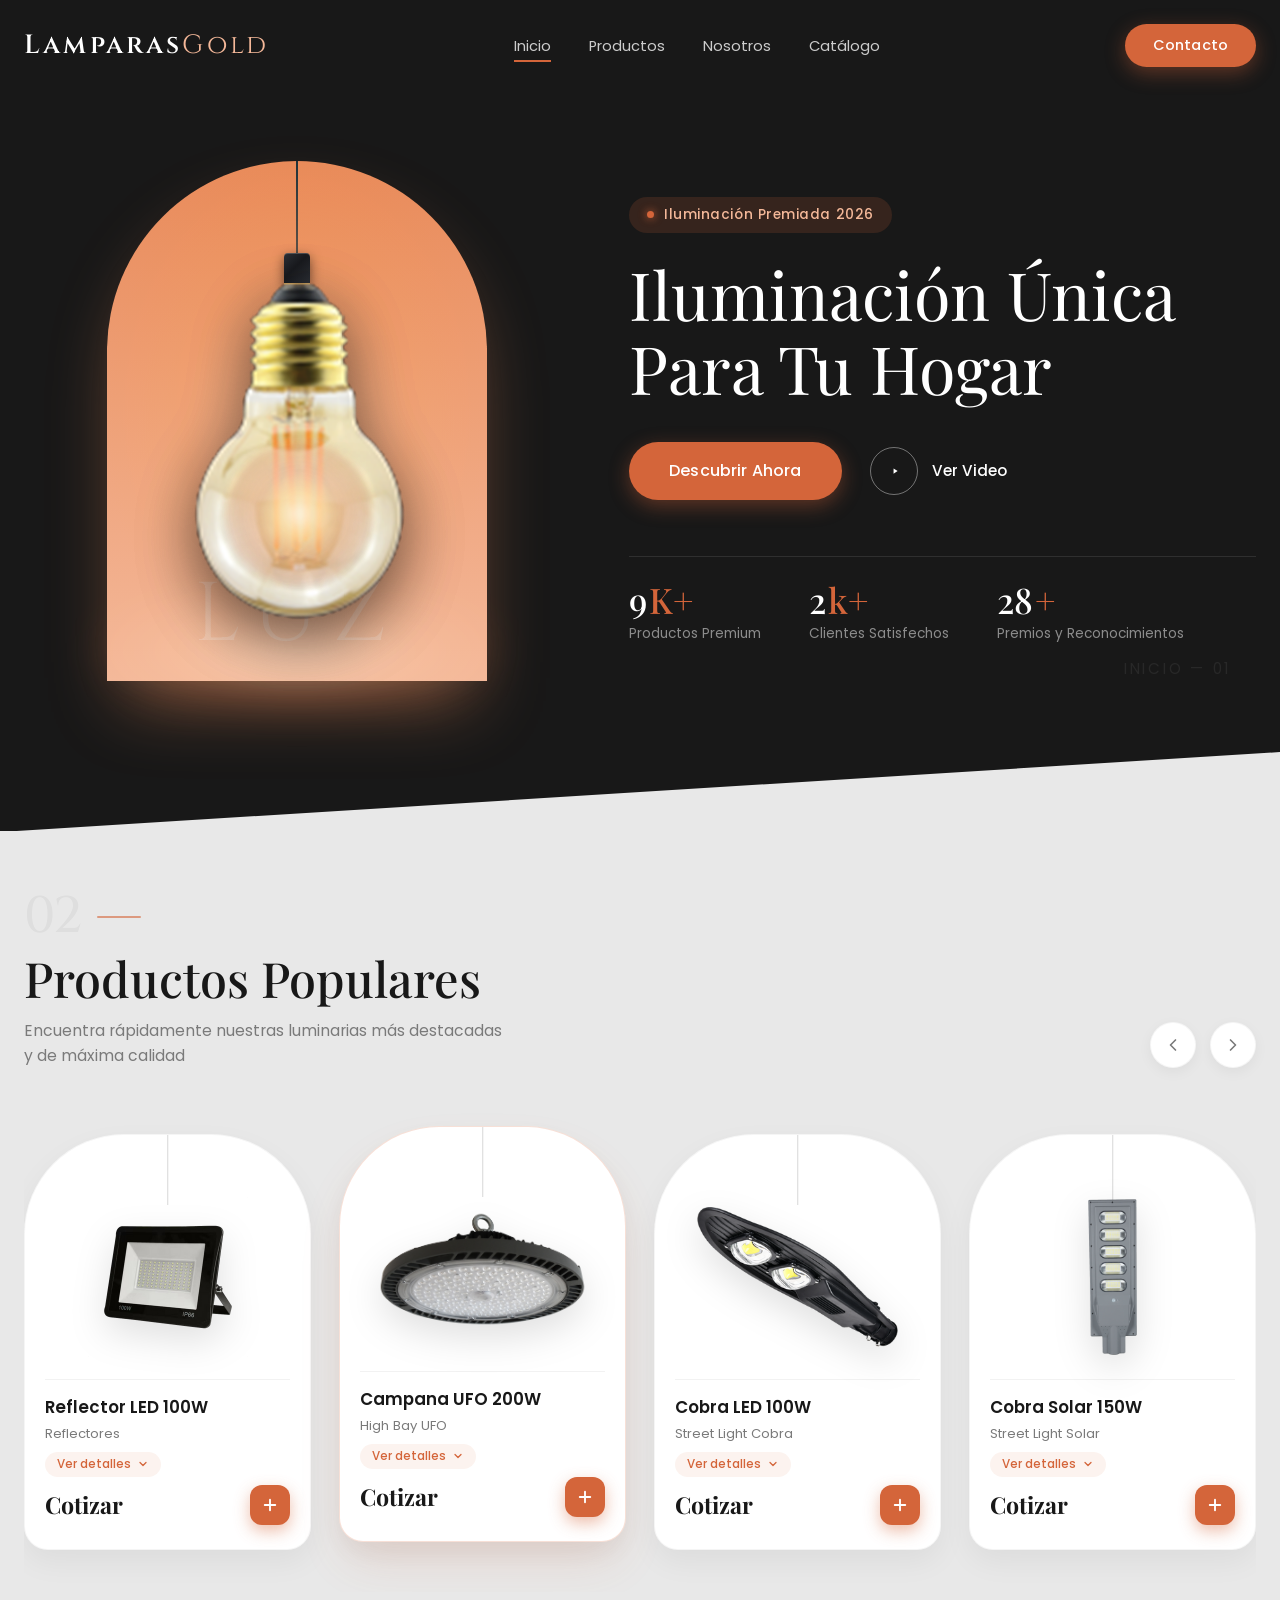
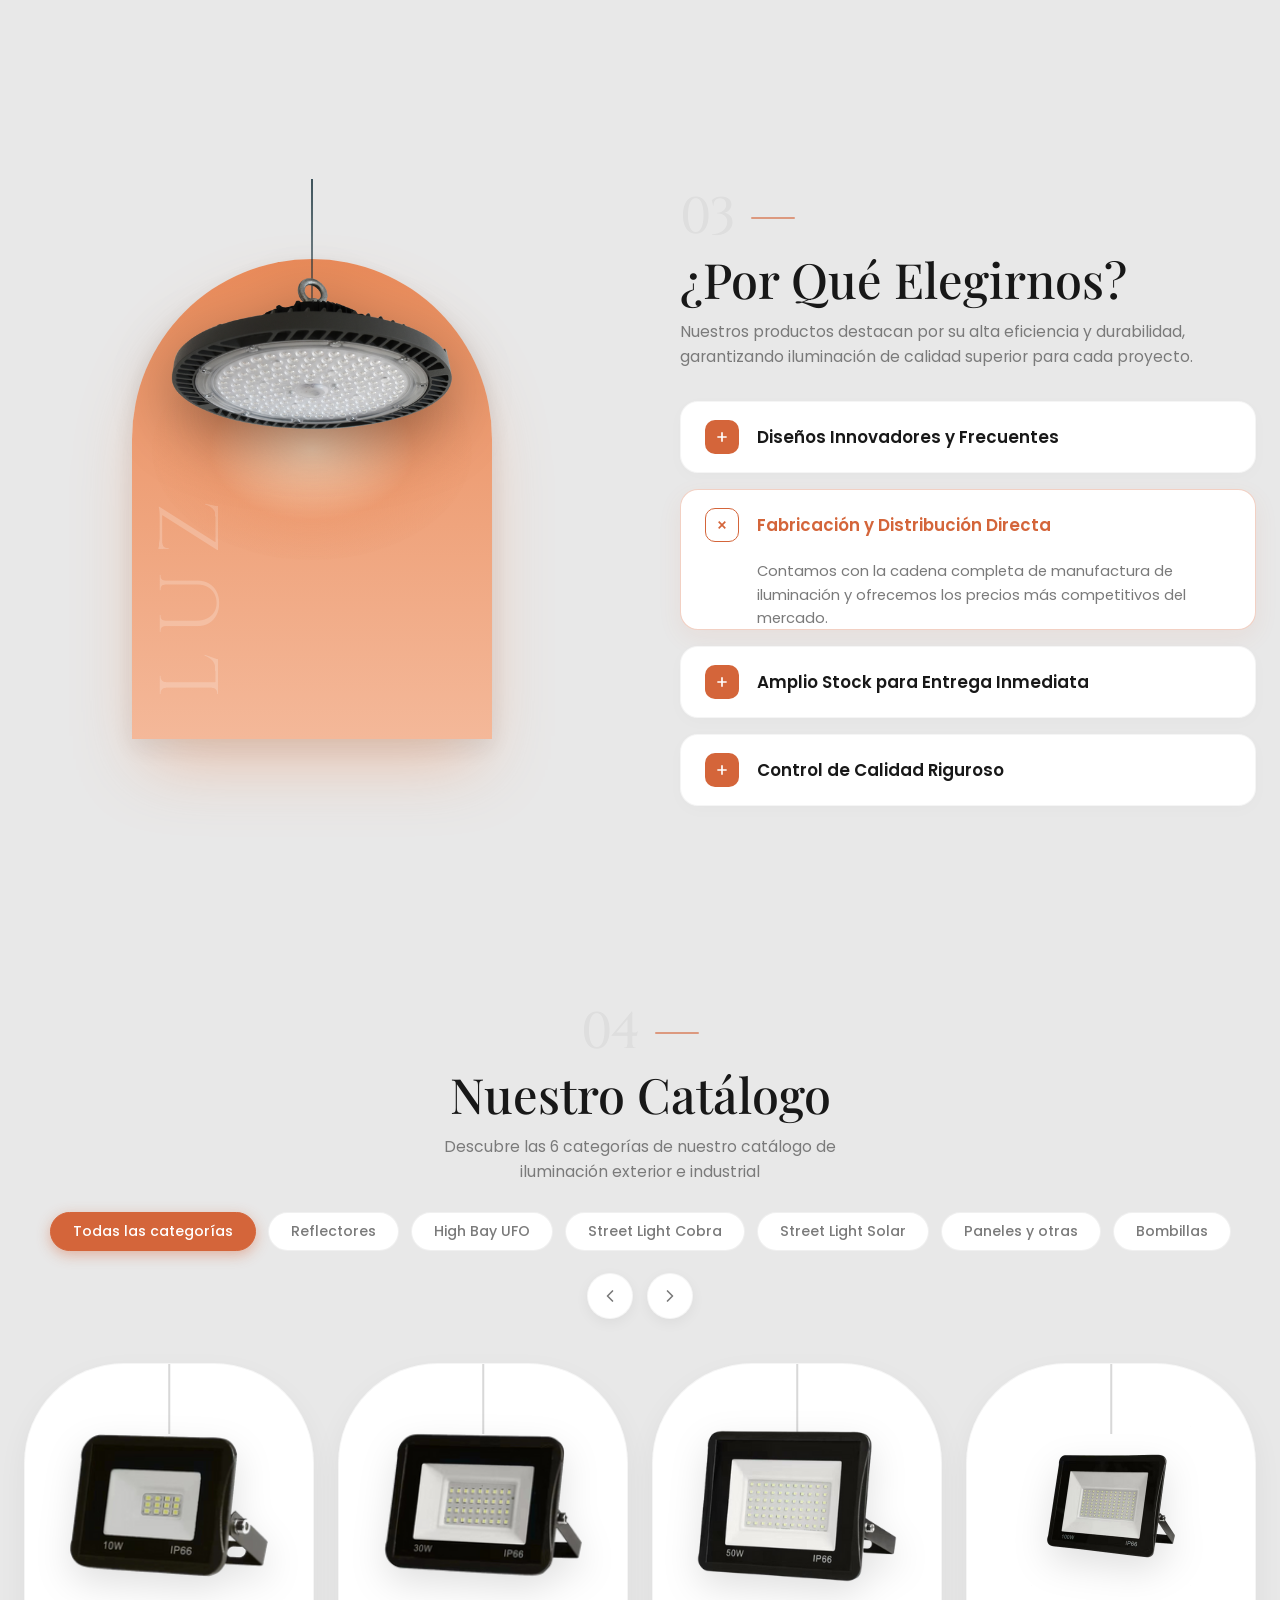
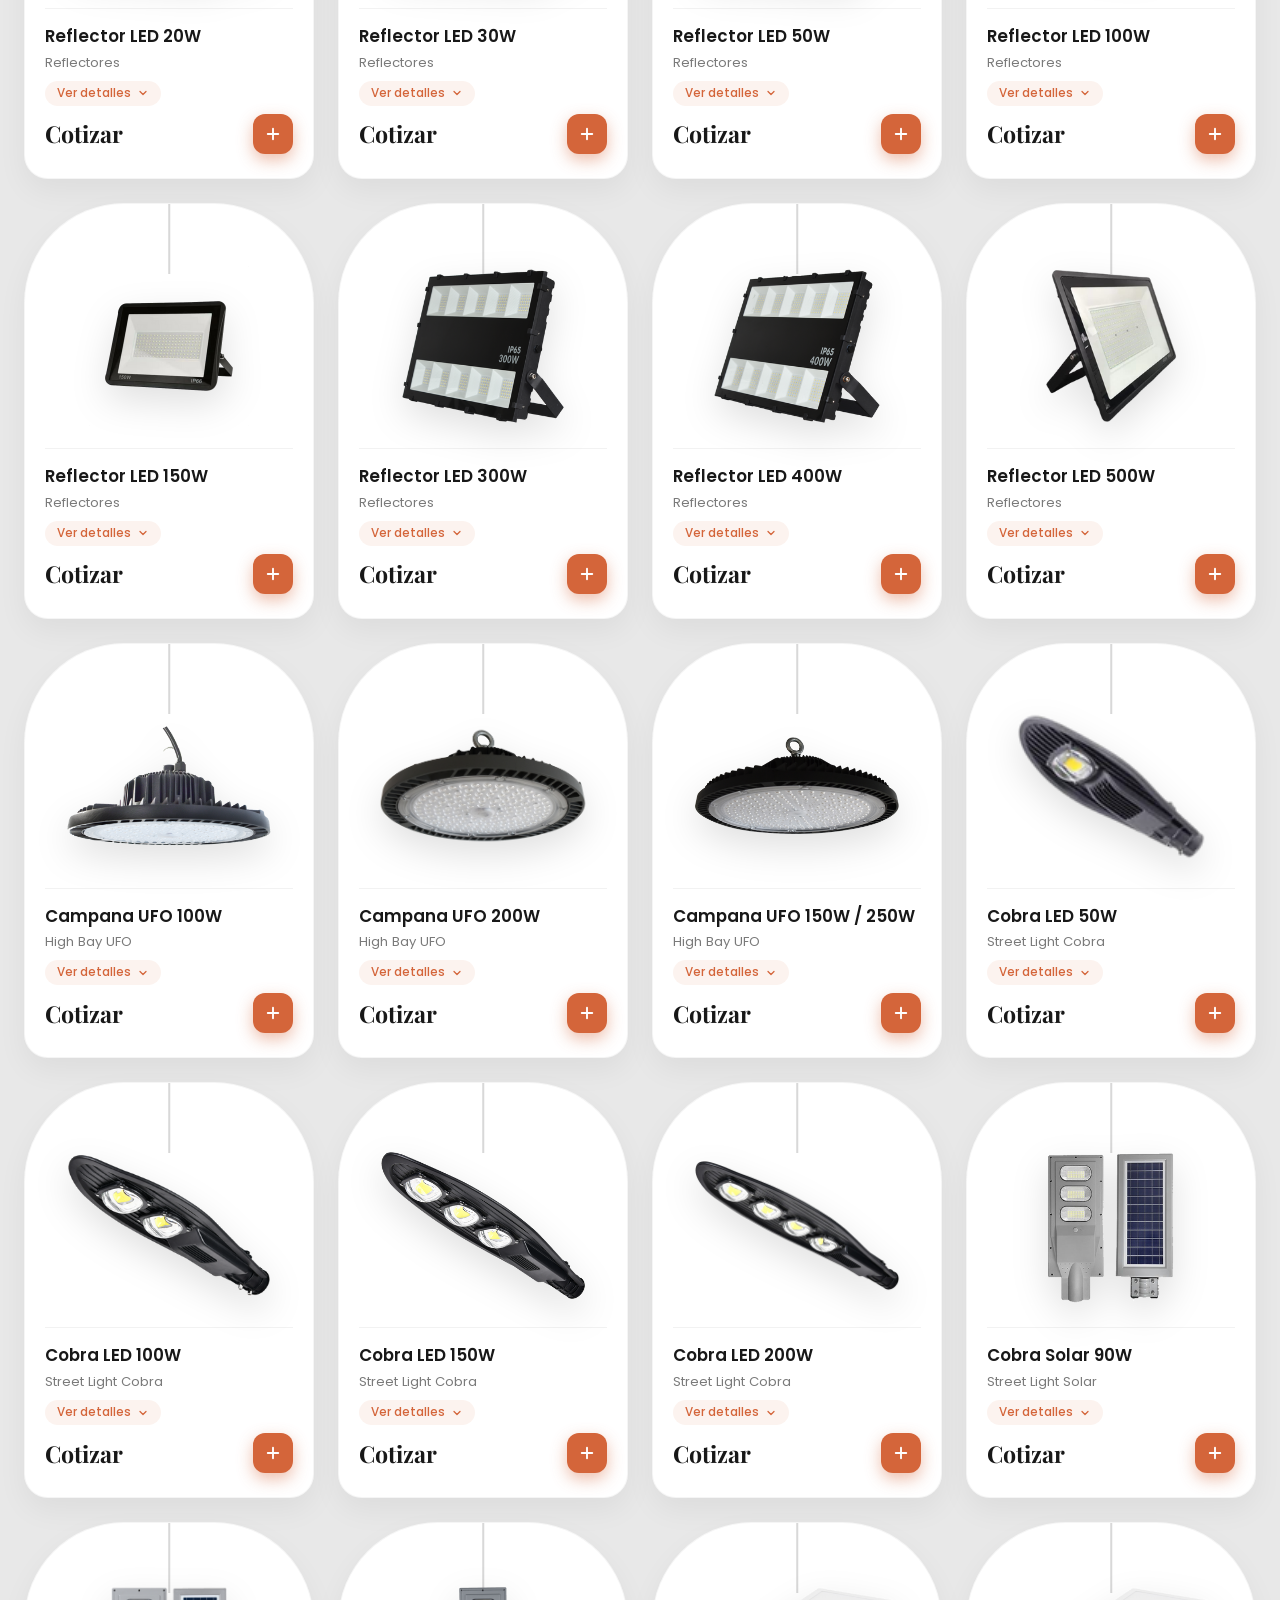
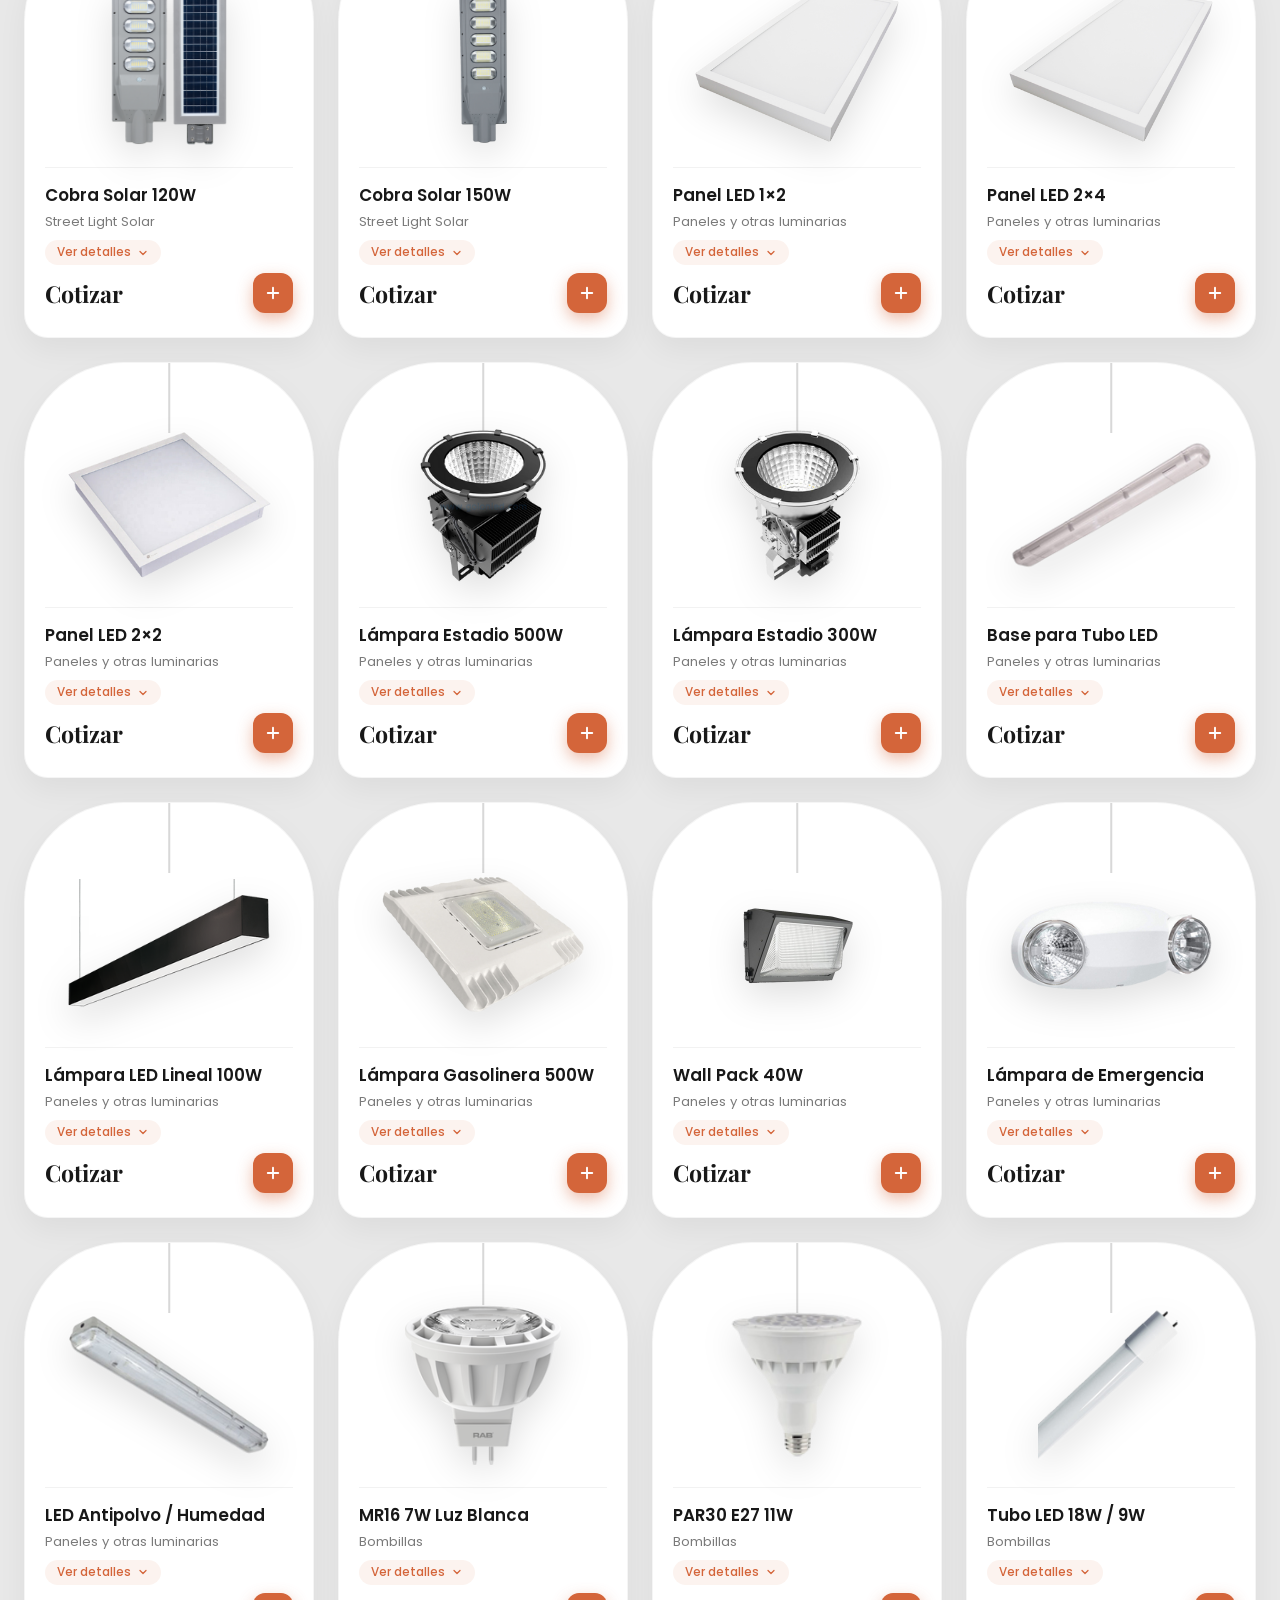
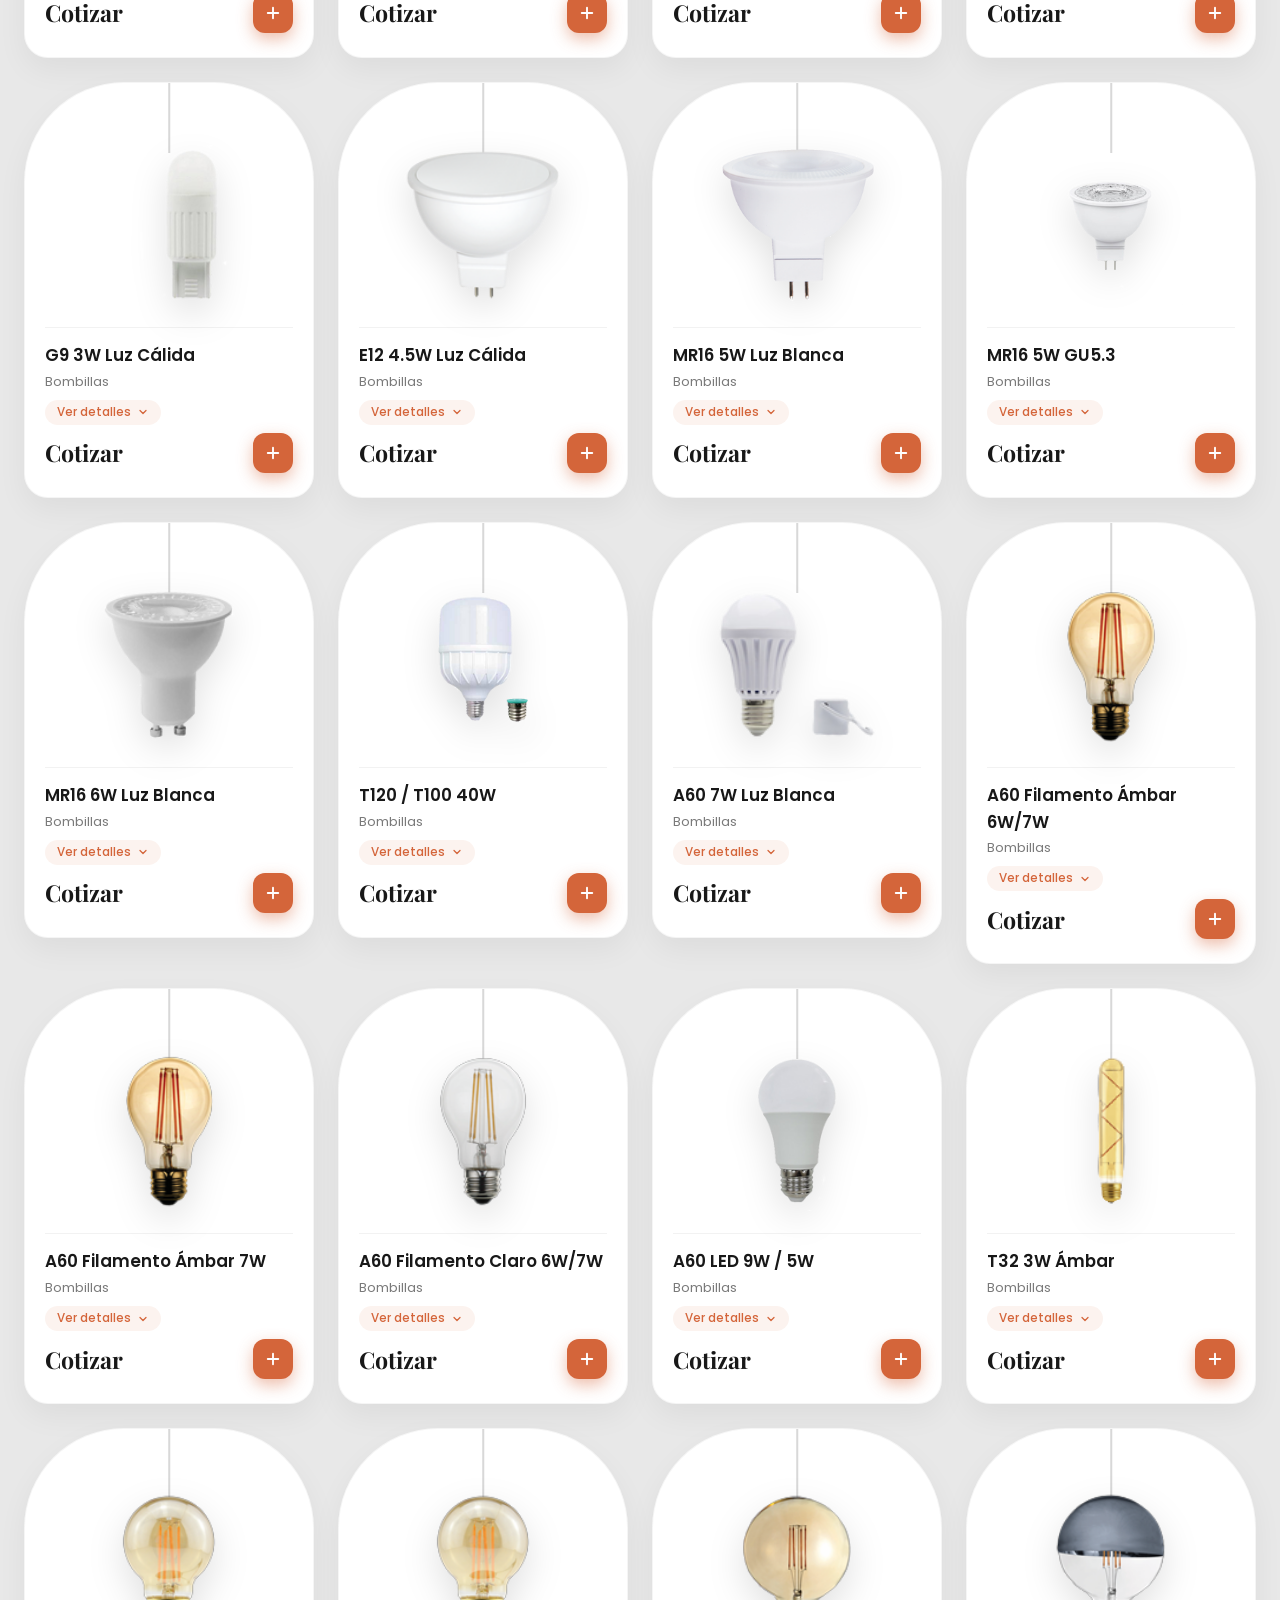
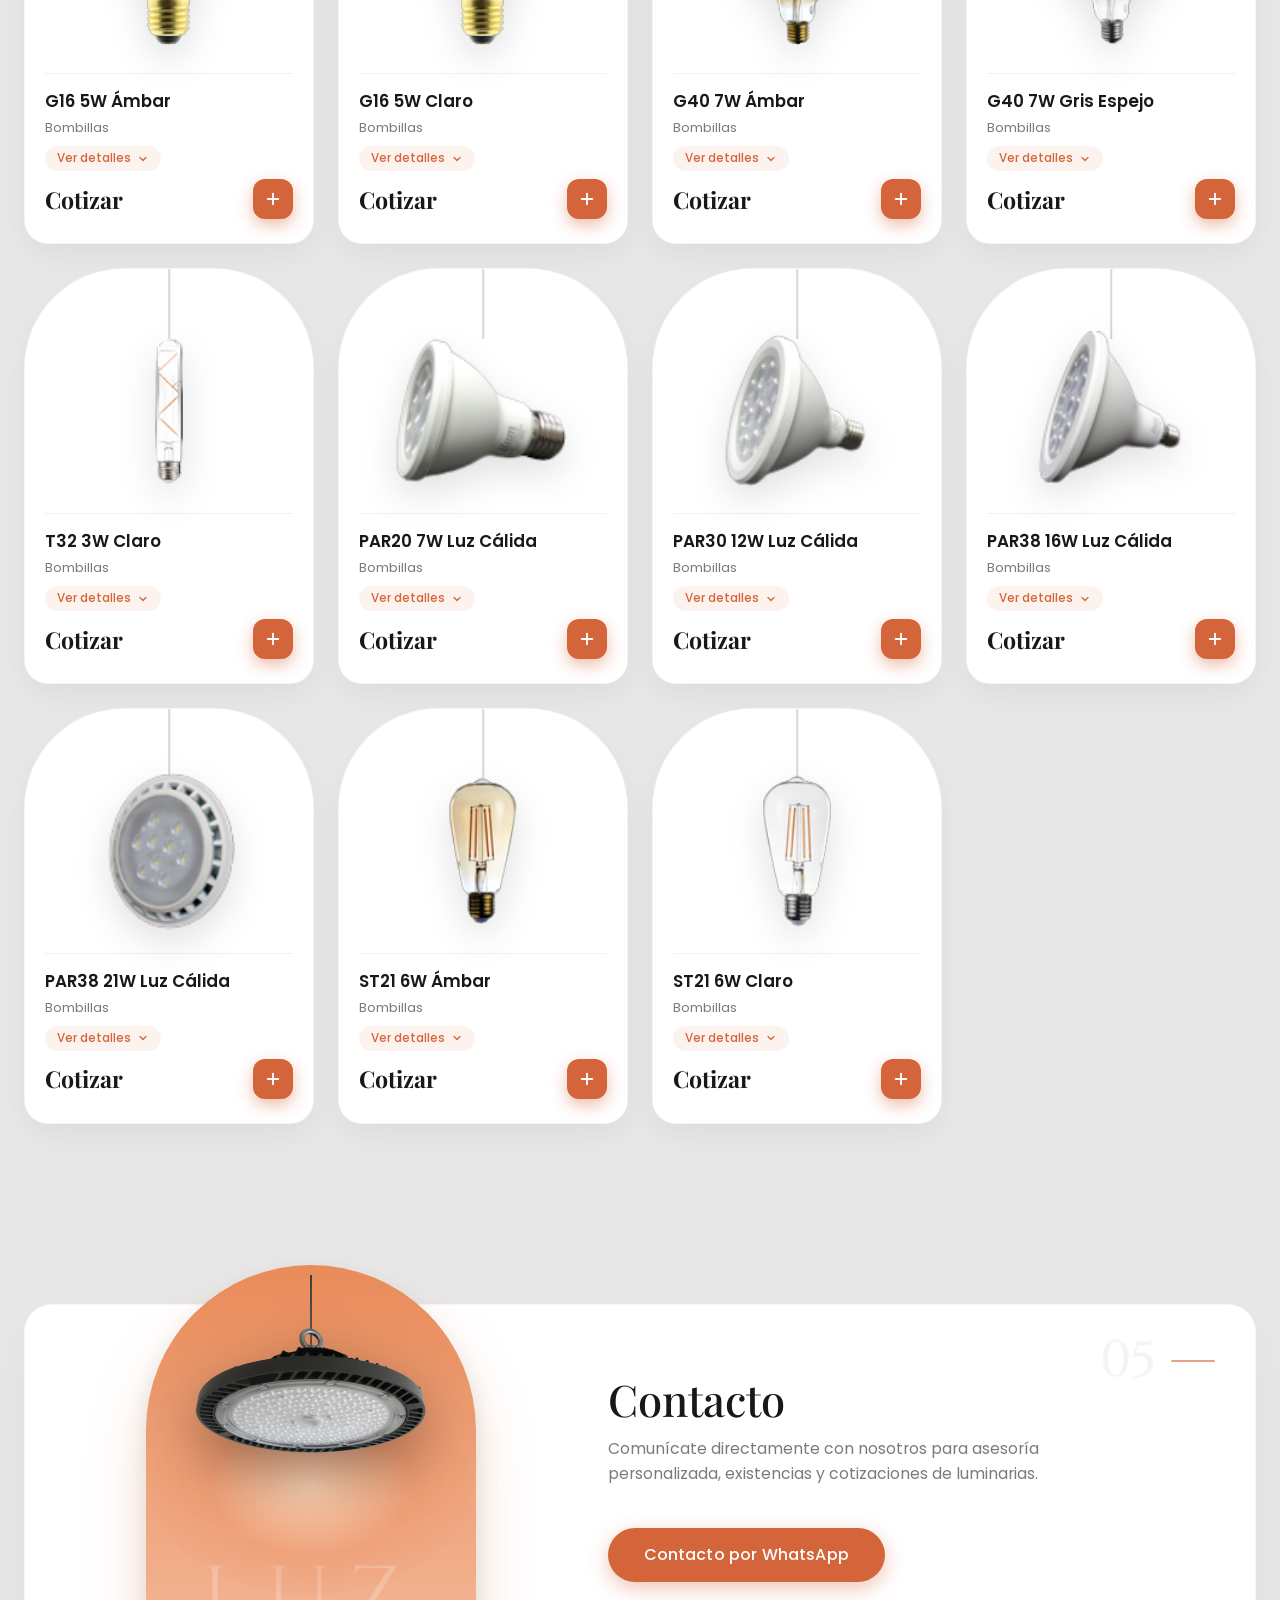
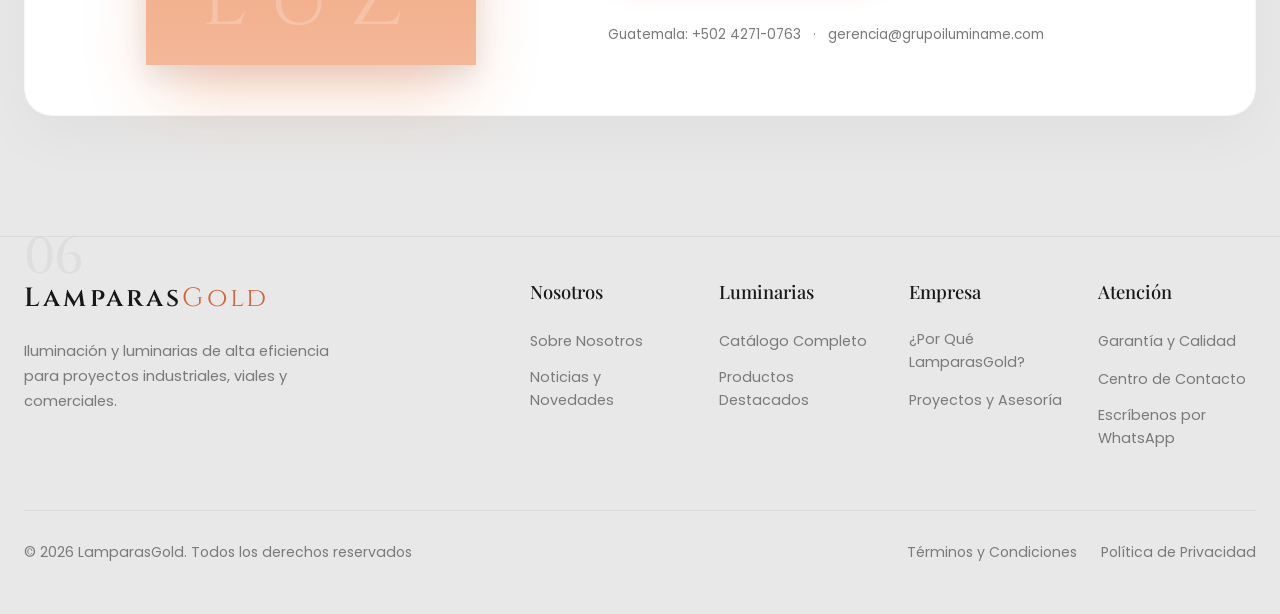
==== index.html @ e81e78b5 "fix: corrijo errores visuales" ====
<!DOCTYPE html>
<html lang="es">

<head>
  <meta charset="UTF-8">
  <meta name="viewport" content="width=device-width, initial-scale=1.0">
  <title>LamparasGold — Iluminación y Luminarias de Vanguardia</title>
  <meta name="description"
    content="LamparasGold: Catálogo exclusivo de reflectores LED, campanas High Bay UFO, luminarias Street Light Cobra y Solar, paneles y bombillas de alta calidad.">

  <!-- Google Fonts: Playfair Display, Poppins & Cinzel con font-display: swap -->
  <link rel="preconnect" href="https://fonts.googleapis.com">
  <link rel="preconnect" href="https://fonts.gstatic.com" crossorigin>
  <link
    href="https://fonts.googleapis.com/css2?family=Cinzel:wght@300;400;500;600&family=Playfair+Display:ital,wght@0,400;0,500;0,600;0,700;1,400&family=Poppins:wght@300;400;500;600;700&display=swap"
    rel="stylesheet">

  <link rel="icon" type="image/png" href="img/logo2.jpg">
  <link rel="stylesheet" href="styles.css">
</head>

<body>

  <!-- ===== 1. NAVBAR + HERO (Fondo #181818 con corte diagonal) ===== -->
  <header class="hero-wrapper" id="home">

    <!-- Navbar -->
    <nav class="navbar" id="navbar" aria-label="Navegación principal">
      <div class="container navbar__inner">
        <!-- Logo -->
        <a href="#home" class="logo" aria-label="LamparasGold Inicio">
          <span class="logo__su">Lamparas</span><span class="logo__light">Gold</span>
        </a>

        <!-- Central Links -->
        <ul class="nav__links" id="navLinks">
          <li><a href="#home" class="nav__link active">Inicio</a></li>
          <li><a href="#popular" class="nav__link">Productos</a></li>
          <li><a href="#why-us" class="nav__link">Nosotros</a></li>
          <li><a href="#our-products" class="nav__link">Catálogo</a></li>
          <li class="nav__mobile-cta"><a
              href="https://wa.me/50242710763?text=Hola%2C%20quiero%20informaci%C3%B3n%20sobre%20sus%20luminarias"
              target="_blank" rel="noopener noreferrer" class="btn btn--pill btn--primary">Contacto</a></li>
        </ul>

        <!-- Right CTA & Hamburger -->
        <div class="navbar__actions">
          <a href="https://wa.me/50242710763?text=Hola%2C%20quiero%20informaci%C3%B3n%20sobre%20sus%20luminarias"
            target="_blank" rel="noopener noreferrer" class="btn btn--pill btn--primary nav__desktop-cta">Contacto</a>
          <button class="menu-toggle" id="menuToggle" aria-label="Abrir menú" aria-expanded="false"
            aria-controls="navLinks">
            <span class="menu-toggle__line"></span>
            <span class="menu-toggle__line"></span>
            <span class="menu-toggle__line"></span>
          </button>
        </div>
      </div>
    </nav>

    <!-- Overlay oscuro con blur para el menú drawer móvil -->
    <div class="nav-backdrop" id="navBackdrop" aria-hidden="true"></div>

    <!-- Hero Section -->
    <div class="hero container">
      <div class="hero__grid">

        <!-- Hero Izquierda: Arco Durazno Grande + Lámpara Colgante con Capas Realistas -->
        <div class="hero__visual" id="heroVisual">
          <div class="arch-stage arch-stage--hero">
            <div class="arch arch--peach arch--hero">
              <!-- Watermark horizontal Cinzel -->
              <span class="arch__watermark arch__watermark--hero" aria-hidden="true">LUZ</span>
              <!-- Capa 4a: Resplandor cálido sobre el arco durazno -->
              <div class="hero-arch-glow" id="heroArchGlow" aria-hidden="true"></div>
            </div>

            <!-- Capa 4b: Resplandor proyectado debajo del arco -->
            <div class="hero-floor-glow" id="heroFloorGlow" aria-hidden="true"></div>

            <!-- Contenedor del péndulo (cable + casquillo + bombilla oscilan juntos desde el borde superior del arco) -->
            <div class="hero-pendulum" id="heroPendulum">
              <div class="pendant-wire pendant-wire--hero" aria-hidden="true"></div>
              <div class="pendant-socket pendant-socket--hero" aria-hidden="true"></div>
              <div class="pendant-lamp pendant-lamp--hero" id="heroLamp">
                <!-- Capa 1: Base apagada (imagen atenuada estática con filtro) -->
                <img src="assets/img/G16C_G16_5W_hanging.png" alt="" aria-hidden="true"
                  class="pendant-lamp__img pendant-lamp__img--hero lamp-layer lamp-layer--base" width="240"
                  height="360">

                <!-- Capa 2: Encendida (superpuesta, opacidad animada) -->
                <img src="assets/img/G16C_G16_5W_hanging.png" alt="Bombilla LED Vintage G16C 5W LamparasGold"
                  class="pendant-lamp__img pendant-lamp__img--hero lamp-layer lamp-layer--lit" id="heroLampLit"
                  width="240" height="360">

                <!-- Capa 3: Halo de luz del filamento cálido de la bombilla -->
                <div class="lamp-bulbs" id="lampBulbs" aria-hidden="true"></div>
              </div>
            </div>
          </div>
        </div>

        <!-- Hero Derecha: Tagline, H1, CTA & Estadísticas -->
        <div class="hero__content">
          <div class="badge-tag">
            <span class="badge-tag__dot"></span>
            <span class="badge-tag__text">Iluminación Premiada 2026</span>
          </div>

          <h1 class="hero__title">
            <span class="hero__title-line">Iluminación Única</span>
            <span class="hero__title-line">Para Tu Hogar</span>
          </h1>

          <div class="hero__actions">
            <a href="#popular" class="btn btn--pill btn--primary btn--hero">Descubrir Ahora</a>
            <button class="btn-play" id="btnPlayVideo" type="button" aria-label="Reproducir video de presentación">
              <span class="btn-play__circle">
                <svg viewBox="0 0 24 24" class="btn-play__icon" aria-hidden="true">
                  <polygon points="9.5 7.5 16.5 12 9.5 16.5" fill="currentColor" />
                </svg>
              </span>
              <span class="btn-play__label">Ver Video</span>
            </button>
          </div>

          <!-- Estadísticas -->
          <div class="stats-row" id="statsRow">
            <div class="stat-item">
              <div class="stat-item__value"><span class="counter" data-target="9">0</span><span
                  class="stat-item__accent">K+</span></div>
              <p class="stat-item__label">Productos Premium</p>
            </div>
            <div class="stat-item">
              <div class="stat-item__value"><span class="counter" data-target="2">0</span><span
                  class="stat-item__accent">k+</span></div>
              <p class="stat-item__label">Clientes Satisfechos</p>
            </div>
            <div class="stat-item">
              <div class="stat-item__value"><span class="counter" data-target="28">0</span><span
                  class="stat-item__accent">+</span></div>
              <p class="stat-item__label">Premios y Reconocimientos</p>
            </div>
          </div>
        </div>

      </div>

      <!-- Fantasma "Inicio — 01" en la esquina inferior derecha del corte diagonal -->
      <div class="hero__ghost-label" aria-hidden="true">
        <span>Inicio — 01</span>
      </div>
    </div>

    <!-- Corte diagonal hacia fondo de la página -->
    <div class="hero-diagonal-cut" aria-hidden="true"></div>
  </header>

  <main>

    <!-- ===== 2. POPULAR PRODUCT (02) ===== -->
    <section class="section section--popular" id="popular" aria-labelledby="titlePopular">
      <div class="container">

        <!-- Header con número fantasma 02 -->
        <div class="section-header section-header--with-controls" data-reveal>
          <div class="section-header__text">
            <div class="ghost-number" aria-hidden="true">
              <span class="ghost-number__num">02</span>
              <span class="ghost-number__line"></span>
            </div>
            <h2 class="section-title" id="titlePopular">Productos Populares</h2>
            <p class="section-subtitle">Encuentra rápidamente nuestras luminarias más destacadas y de máxima calidad</p>
          </div>

          <!-- Botones de carrusel (‹ ›) -->
          <div class="carousel-nav" role="toolbar" aria-label="Controles de carrusel">
            <button class="nav-circle-btn" id="popularPrev" aria-label="Producto anterior">
              <svg viewBox="0 0 24 24" fill="none" stroke="currentColor" stroke-width="2" stroke-linecap="round"
                stroke-linejoin="round" aria-hidden="true">
                <polyline points="15 18 9 12 15 6"></polyline>
              </svg>
            </button>
            <button class="nav-circle-btn" id="popularNext" aria-label="Producto siguiente">
              <svg viewBox="0 0 24 24" fill="none" stroke="currentColor" stroke-width="2" stroke-linecap="round"
                stroke-linejoin="round" aria-hidden="true">
                <polyline points="9 18 15 12 9 6"></polyline>
              </svg>
            </button>
          </div>
        </div>

        <!-- Fila de 4 tarjetas en arco con carrusel -->
        <div class="popular-carousel-viewport" id="popularViewport" aria-live="off">
          <div class="popular-carousel-track" id="popularTrack">

            <!-- Card 1 -->
            <article tabindex="0" role="region" aria-label="Reflector LED 100W" class="arch-card" data-tilt>
              <div class="arch-card__top">
                <div class="arch-card__wire" aria-hidden="true"></div>
                <div class="arch-card__img-box">
                  <img
                    src="assets/img/catalogo/01_Reflectores/60055F-DL_Reflector_100W_(tambien_usada_en_200W_y_250W).png"
                    alt="Reflector LED 100W LamparasGold" class="arch-card__img" loading="lazy" width="220"
                    height="260">
                </div>
              </div>
              <div class="arch-card__body">
                <h3 class="arch-card__title">Reflector LED 100W</h3>
                <span class="arch-card__category">Reflectores</span>
                <button type="button" class="arch-card__toggle-hint" aria-expanded="false" aria-label="Ver detalles de Reflector LED 100W">
                  <span class="arch-card__toggle-text">Ver detalles</span>
                  <svg class="arch-card__toggle-icon" viewBox="0 0 24 24" fill="none" stroke="currentColor" stroke-width="2.5" stroke-linecap="round" stroke-linejoin="round" aria-hidden="true">
                    <polyline points="6 9 12 15 18 9"></polyline>
                  </svg>
                </button>
                <div class="arch-card__desc" aria-hidden="true">
                  <p class="arch-card__desc-text">Iluminación LED de alto flujo luminoso y certificación IP66. Carcasa robusta de aluminio anticorrosivo, recomendada para canchas recreativas, talleres y bodegas.</p>
                </div>
                <div class="arch-card__bottom">
                  <span class="arch-card__price">Cotizar</span>
                  <a href="https://wa.me/50242710763?text=Hola%2C%20quiero%20informaci%C3%B3n%20sobre%20Reflectores"
                    target="_blank" rel="noopener noreferrer" class="btn-plus"
                    aria-label="Cotizar Reflector LED 100W por WhatsApp">
                    <svg viewBox="0 0 24 24" fill="none" stroke="currentColor" stroke-width="2.5" stroke-linecap="round"
                      stroke-linejoin="round" aria-hidden="true">
                      <line x1="12" y1="5" x2="12" y2="19"></line>
                      <line x1="5" y1="12" x2="19" y2="12"></line>
                    </svg>
                  </a>
                </div>
              </div>
            </article>

            <!-- Card 2 (Activa/Resaltada por defecto: Campana UFO 200W) -->
            <article tabindex="0" role="region" aria-label="Campana UFO 200W" class="arch-card is-active" data-tilt>
              <div class="arch-card__top">
                <div class="arch-card__wire" aria-hidden="true"></div>
                <div class="arch-card__img-box">
                  <img src="assets/img/catalogo/02_High_Bay_UFO/60056B_UFO_200W.png"
                    alt="Campana Industrial High Bay UFO 200W LamparasGold" class="arch-card__img" loading="lazy"
                    width="220" height="260">
                </div>
              </div>
              <div class="arch-card__body">
                <h3 class="arch-card__title">Campana UFO 200W</h3>
                <span class="arch-card__category">High Bay UFO</span>
                <button type="button" class="arch-card__toggle-hint" aria-expanded="false" aria-label="Ver detalles de Campana UFO 200W">
                  <span class="arch-card__toggle-text">Ver detalles</span>
                  <svg class="arch-card__toggle-icon" viewBox="0 0 24 24" fill="none" stroke="currentColor" stroke-width="2.5" stroke-linecap="round" stroke-linejoin="round" aria-hidden="true">
                    <polyline points="6 9 12 15 18 9"></polyline>
                  </svg>
                </button>
                <div class="arch-card__desc" aria-hidden="true">
                  <p class="arch-card__desc-text">Campana industrial de 200W de alto rendimiento y encendido instantáneo sin parpadeo. Protección hermética contra polvo y vapores para naves de gran altura.</p>
                </div>
                <div class="arch-card__bottom">
                  <span class="arch-card__price">Cotizar</span>
                  <a href="https://wa.me/50242710763?text=Hola%2C%20quiero%20informaci%C3%B3n%20sobre%20High%20Bay%20UFO"
                    target="_blank" rel="noopener noreferrer" class="btn-plus"
                    aria-label="Cotizar Campana UFO 200W por WhatsApp">
                    <svg viewBox="0 0 24 24" fill="none" stroke="currentColor" stroke-width="2.5" stroke-linecap="round"
                      stroke-linejoin="round" aria-hidden="true">
                      <line x1="12" y1="5" x2="12" y2="19"></line>
                      <line x1="5" y1="12" x2="19" y2="12"></line>
                    </svg>
                  </a>
                </div>
              </div>
            </article>

            <!-- Card 3 -->
            <article tabindex="0" role="region" aria-label="Cobra LED 100W" class="arch-card" data-tilt>
              <div class="arch-card__top">
                <div class="arch-card__wire" aria-hidden="true"></div>
                <div class="arch-card__img-box">
                  <img src="assets/img/catalogo/03_Street_Light_Cobra/60066B-2_Cobra_100W.png"
                    alt="Luminaria Street Light Cobra 100W LamparasGold" class="arch-card__img" loading="lazy"
                    width="220" height="260">
                </div>
              </div>
              <div class="arch-card__body">
                <h3 class="arch-card__title">Cobra LED 100W</h3>
                <span class="arch-card__category">Street Light Cobra</span>
                <button type="button" class="arch-card__toggle-hint" aria-expanded="false" aria-label="Ver detalles de Cobra LED 100W">
                  <span class="arch-card__toggle-text">Ver detalles</span>
                  <svg class="arch-card__toggle-icon" viewBox="0 0 24 24" fill="none" stroke="currentColor" stroke-width="2.5" stroke-linecap="round" stroke-linejoin="round" aria-hidden="true">
                    <polyline points="6 9 12 15 18 9"></polyline>
                  </svg>
                </button>
                <div class="arch-card__desc" aria-hidden="true">
                  <p class="arch-card__desc-text">Luminaria de alumbrado público con cuerpo de aluminio fundido a presión y protección IP65/IK08. Ideal para vías principales y calles residenciales de tráfico medio.</p>
                </div>
                <div class="arch-card__bottom">
                  <span class="arch-card__price">Cotizar</span>
                  <a href="https://wa.me/50242710763?text=Hola%2C%20quiero%20informaci%C3%B3n%20sobre%20Street%20Light%20Cobra"
                    target="_blank" rel="noopener noreferrer" class="btn-plus"
                    aria-label="Cotizar Cobra LED 100W por WhatsApp">
                    <svg viewBox="0 0 24 24" fill="none" stroke="currentColor" stroke-width="2.5" stroke-linecap="round"
                      stroke-linejoin="round" aria-hidden="true">
                      <line x1="12" y1="5" x2="12" y2="19"></line>
                      <line x1="5" y1="12" x2="19" y2="12"></line>
                    </svg>
                  </a>
                </div>
              </div>
            </article>

            <!-- Card 4 -->
            <article tabindex="0" role="region" aria-label="Cobra Solar 150W" class="arch-card" data-tilt>
              <div class="arch-card__top">
                <div class="arch-card__wire" aria-hidden="true"></div>
                <div class="arch-card__img-box">
                  <img src="assets/img/catalogo/04_Street_Light_Solar/60086L_Cobra_Solar_150W.png"
                    alt="Luminaria Street Light Solar 150W LamparasGold" class="arch-card__img" loading="lazy"
                    width="220" height="260">
                </div>
              </div>
              <div class="arch-card__body">
                <h3 class="arch-card__title">Cobra Solar 150W</h3>
                <span class="arch-card__category">Street Light Solar</span>
                <button type="button" class="arch-card__toggle-hint" aria-expanded="false" aria-label="Ver detalles de Cobra Solar 150W">
                  <span class="arch-card__toggle-text">Ver detalles</span>
                  <svg class="arch-card__toggle-icon" viewBox="0 0 24 24" fill="none" stroke="currentColor" stroke-width="2.5" stroke-linecap="round" stroke-linejoin="round" aria-hidden="true">
                    <polyline points="6 9 12 15 18 9"></polyline>
                  </svg>
                </button>
                <div class="arch-card__desc" aria-hidden="true">
                  <p class="arch-card__desc-text">Sistema de iluminación solar de alta capacidad con control remoto multifunción. Operación programable para condominios, granjas y vías sin red eléctrica.</p>
                </div>
                <div class="arch-card__bottom">
                  <span class="arch-card__price">Cotizar</span>
                  <a href="https://wa.me/50242710763?text=Hola%2C%20quiero%20informaci%C3%B3n%20sobre%20Street%20Light%20Solar"
                    target="_blank" rel="noopener noreferrer" class="btn-plus"
                    aria-label="Cotizar Cobra Solar 150W por WhatsApp">
                    <svg viewBox="0 0 24 24" fill="none" stroke="currentColor" stroke-width="2.5" stroke-linecap="round"
                      stroke-linejoin="round" aria-hidden="true">
                      <line x1="12" y1="5" x2="12" y2="19"></line>
                      <line x1="5" y1="12" x2="19" y2="12"></line>
                    </svg>
                  </a>
                </div>
              </div>
            </article>

          </div>
        </div>

      </div>
    </section>


    <!-- ===== 3. WHY CHOOSE US (03) ===== -->
    <section class="section section--why-us" id="why-us" aria-labelledby="titleWhyUs">
      <div class="container">
        <div class="feature-block-grid">

          <!-- Izquierda: Arco durazno grande con lámpara domo y LUZ vertical a la izquierda -->
          <div class="feature-block-visual" data-reveal>
            <div class="arch-stage arch-stage--feature">
              <div class="arch arch--peach arch--feature">
                <!-- Marca de agua vertical izquierda -->
                <span class="arch__watermark arch__watermark--vertical-left" aria-hidden="true">LUZ</span>
              </div>
              <div class="pendant-wire" aria-hidden="true"></div>
              <div class="pendant-lamp pendant-lamp--feature" data-pendulum>
                <div class="pendant-lamp__glow" aria-hidden="true"></div>
                <img src="assets/img/catalogo/02_High_Bay_UFO/60056B_UFO_200W.png"
                  alt="Luminaria Industrial High Bay UFO LamparasGold" class="pendant-lamp__img" loading="lazy"
                  width="380" height="480">
              </div>
            </div>
          </div>

          <!-- Derecha: Título, Párrafo y Acordeón interactivo -->
          <div class="feature-block-info" data-reveal>
            <div class="ghost-number" aria-hidden="true">
              <span class="ghost-number__num">03</span>
              <span class="ghost-number__line"></span>
            </div>

            <h2 class="section-title" id="titleWhyUs">¿Por Qué Elegirnos?</h2>
            <p class="section-subtitle section-subtitle--block">
              Nuestros productos destacan por su alta eficiencia y durabilidad, garantizando iluminación de calidad superior para cada proyecto.
            </p>

            <!-- Acordeón interactivo -->
            <div class="accordion" id="whyAccordion" role="tablist" aria-label="Razones para elegirnos">

              <!-- Item 1 -->
              <div class="accordion__item">
                <button class="accordion__header" type="button" aria-expanded="false" aria-controls="accContent1"
                  id="accHeader1">
                  <span class="accordion__icon" aria-hidden="true">
                    <svg viewBox="0 0 24 24" fill="none" stroke="currentColor" stroke-width="2.5">
                      <line x1="12" y1="5" x2="12" y2="19"></line>
                      <line x1="5" y1="12" x2="19" y2="12"></line>
                    </svg>
                  </span>
                  <span class="accordion__title">Diseños Innovadores y Frecuentes</span>
                </button>
                <div class="accordion__collapse" id="accContent1" role="tabpanel" aria-labelledby="accHeader1" hidden>
                  <div class="accordion__body">
                    <p>Incorporamos continuamente modelos con tecnología óptica de vanguardia y estética arquitectónica moderna.</p>
                  </div>
                </div>
              </div>

              <!-- Item 2 (Abierto por defecto) -->
              <div class="accordion__item is-open">
                <button class="accordion__header" type="button" aria-expanded="true" aria-controls="accContent2"
                  id="accHeader2">
                  <span class="accordion__icon" aria-hidden="true">
                    <svg viewBox="0 0 24 24" fill="none" stroke="currentColor" stroke-width="2.5">
                      <line x1="12" y1="5" x2="12" y2="19"></line>
                      <line x1="5" y1="12" x2="19" y2="12"></line>
                    </svg>
                  </span>
                  <span class="accordion__title">Fabricación y Distribución Directa</span>
                </button>
                <div class="accordion__collapse" id="accContent2" role="tabpanel" aria-labelledby="accHeader2">
                  <div class="accordion__body">
                    <p>Contamos con la cadena completa de manufactura de iluminación y ofrecemos los precios más competitivos del mercado.</p>
                  </div>
                </div>
              </div>

              <!-- Item 3 -->
              <div class="accordion__item">
                <button class="accordion__header" type="button" aria-expanded="false" aria-controls="accContent3"
                  id="accHeader3">
                  <span class="accordion__icon" aria-hidden="true">
                    <svg viewBox="0 0 24 24" fill="none" stroke="currentColor" stroke-width="2.5">
                      <line x1="12" y1="5" x2="12" y2="19"></line>
                      <line x1="5" y1="12" x2="19" y2="12"></line>
                    </svg>
                  </span>
                  <span class="accordion__title">Amplio Stock para Entrega Inmediata</span>
                </button>
                <div class="accordion__collapse" id="accContent3" role="tabpanel" aria-labelledby="accHeader3" hidden>
                  <div class="accordion__body">
                    <p>Disponemos de un amplio inventario y respuesta rápida tanto para proyectos residenciales como para desarrollos comerciales e industriales.</p>
                  </div>
                </div>
              </div>

              <!-- Item 4 -->
              <div class="accordion__item">
                <button class="accordion__header" type="button" aria-expanded="false" aria-controls="accContent4"
                  id="accHeader4">
                  <span class="accordion__icon" aria-hidden="true">
                    <svg viewBox="0 0 24 24" fill="none" stroke="currentColor" stroke-width="2.5">
                      <line x1="12" y1="5" x2="12" y2="19"></line>
                      <line x1="5" y1="12" x2="19" y2="12"></line>
                    </svg>
                  </span>
                  <span class="accordion__title">Control de Calidad Riguroso</span>
                </button>
                <div class="accordion__collapse" id="accContent4" role="tabpanel" aria-labelledby="accHeader4" hidden>
                  <div class="accordion__body">
                    <p>Cada luminaria supera exhaustivas pruebas fotométricas, normativas de seguridad eléctrica y auditorías de resistencia térmica.</p>
                  </div>
                </div>
              </div>

            </div>
          </div>

        </div>
      </div>
    </section>


    <!-- ===== 4. OUR PRODUCT (04) ===== -->
    <section class="section section--our-products" id="our-products" aria-labelledby="titleOurProduct">
      <div class="container">

        <!-- Header centrado con número fantasma 04 -->
        <div class="section-header section-header--center" data-reveal>
          <div class="ghost-number ghost-number--center" aria-hidden="true">
            <span class="ghost-number__num">04</span>
            <span class="ghost-number__line"></span>
          </div>
          <h2 class="section-title section-title--center" id="titleOurProduct">Nuestro Catálogo</h2>
          <p class="section-subtitle section-subtitle--center">
            Descubre las 6 categorías de nuestro catálogo de iluminación exterior e industrial
          </p>

          <!-- Filtros de categoría y búsqueda rápida integrada -->
          <div class="products-control-bar">
            <div class="category-pills" id="categoryPills" role="tablist" aria-label="Filtrar por categoría">
              <button class="pill-filter is-active" type="button" data-filter="all">Todas las categorías</button>
              <button class="pill-filter" type="button" data-filter="01">Reflectores</button>
              <button class="pill-filter" type="button" data-filter="02">High Bay UFO</button>
              <button class="pill-filter" type="button" data-filter="03">Street Light Cobra</button>
              <button class="pill-filter" type="button" data-filter="04">Street Light Solar</button>
              <button class="pill-filter" type="button" data-filter="05">Paneles y otras</button>
              <button class="pill-filter" type="button" data-filter="06">Bombillas</button>
            </div>

            <!-- Botones circulares centrados debajo -->
            <div class="carousel-nav carousel-nav--center" role="toolbar" aria-label="Controles de catálogo">
              <button class="nav-circle-btn" id="ourProdPrev" aria-label="Página anterior">
                <svg viewBox="0 0 24 24" fill="none" stroke="currentColor" stroke-width="2" stroke-linecap="round"
                  stroke-linejoin="round" aria-hidden="true">
                  <polyline points="15 18 9 12 15 6"></polyline>
                </svg>
              </button>
              <button class="nav-circle-btn" id="ourProdNext" aria-label="Página siguiente">
                <svg viewBox="0 0 24 24" fill="none" stroke="currentColor" stroke-width="2" stroke-linecap="round"
                  stroke-linejoin="round" aria-hidden="true">
                  <polyline points="9 18 15 12 9 6"></polyline>
                </svg>
              </button>
            </div>
          </div>
        </div>

        <!-- Cuadrícula de todos los productos individuales con tarjetas de arco -->
        <div class="our-products-grid" id="ourProductsGrid">

          <!-- ===== CATEGORÍA 01: REFLECTORES (8 productos) ===== -->

          <!-- Reflector 20W -->
          <article tabindex="0" role="region" aria-label="Reflector LED 20W" class="arch-card" data-category="01" data-tilt>
            <div class="arch-card__top">
              <div class="arch-card__wire" aria-hidden="true"></div>
              <div class="arch-card__img-box">
                <img src="assets/img/catalogo/01_Reflectores/60055B-DL_Reflector_20W.png"
                  alt="Reflector LED 20W LamparasGold" class="arch-card__img" loading="lazy" width="220" height="260">
              </div>
            </div>
            <div class="arch-card__body">
              <h3 class="arch-card__title">Reflector LED 20W</h3>
              <span class="arch-card__category">Reflectores</span>
                <button type="button" class="arch-card__toggle-hint" aria-expanded="false" aria-label="Ver detalles de Reflector LED 20W">
                  <span class="arch-card__toggle-text">Ver detalles</span>
                  <svg class="arch-card__toggle-icon" viewBox="0 0 24 24" fill="none" stroke="currentColor" stroke-width="2.5" stroke-linecap="round" stroke-linejoin="round" aria-hidden="true">
                    <polyline points="6 9 12 15 18 9"></polyline>
                  </svg>
                </button>
                <div class="arch-card__desc" aria-hidden="true">
                  <p class="arch-card__desc-text">Proyector compacto LED de alta eficiencia (IP66). Chasis de aluminio fundido resistente a intemperie, ideal para accesos, balcones y jardines residenciales.</p>
                </div>
              <div class="arch-card__bottom">
                <span class="arch-card__price">Cotizar</span>
                <a href="https://wa.me/50242710763?text=Hola%2C%20quiero%20informaci%C3%B3n%20sobre%20Reflector%20LED%2020W"
                  target="_blank" rel="noopener noreferrer" class="btn-plus" aria-label="Cotizar Reflector LED 20W por WhatsApp">
                  <svg viewBox="0 0 24 24" fill="none" stroke="currentColor" stroke-width="2.5" stroke-linecap="round" stroke-linejoin="round" aria-hidden="true">
                    <line x1="12" y1="5" x2="12" y2="19"></line><line x1="5" y1="12" x2="19" y2="12"></line>
                  </svg>
                </a>
              </div>
            </div>
          </article>

          <!-- Reflector 30W -->
          <article tabindex="0" role="region" aria-label="Reflector LED 30W" class="arch-card" data-category="01" data-tilt>
            <div class="arch-card__top">
              <div class="arch-card__wire" aria-hidden="true"></div>
              <div class="arch-card__img-box">
                <img src="assets/img/catalogo/01_Reflectores/60055C-DL_Reflector_30W.png"
                  alt="Reflector LED 30W LamparasGold" class="arch-card__img" loading="lazy" width="220" height="260">
              </div>
            </div>
            <div class="arch-card__body">
              <h3 class="arch-card__title">Reflector LED 30W</h3>
              <span class="arch-card__category">Reflectores</span>
                <button type="button" class="arch-card__toggle-hint" aria-expanded="false" aria-label="Ver detalles de Reflector LED 30W">
                  <span class="arch-card__toggle-text">Ver detalles</span>
                  <svg class="arch-card__toggle-icon" viewBox="0 0 24 24" fill="none" stroke="currentColor" stroke-width="2.5" stroke-linecap="round" stroke-linejoin="round" aria-hidden="true">
                    <polyline points="6 9 12 15 18 9"></polyline>
                  </svg>
                </button>
                <div class="arch-card__desc" aria-hidden="true">
                  <p class="arch-card__desc-text">Luminaria exterior de 30W con disipador térmico optimizado y protección IP66. Haz de luz amplio y brillante para terrazas, patios y entradas de garaje.</p>
                </div>
              <div class="arch-card__bottom">
                <span class="arch-card__price">Cotizar</span>
                <a href="https://wa.me/50242710763?text=Hola%2C%20quiero%20informaci%C3%B3n%20sobre%20Reflector%20LED%2030W"
                  target="_blank" rel="noopener noreferrer" class="btn-plus" aria-label="Cotizar Reflector LED 30W por WhatsApp">
                  <svg viewBox="0 0 24 24" fill="none" stroke="currentColor" stroke-width="2.5" stroke-linecap="round" stroke-linejoin="round" aria-hidden="true">
                    <line x1="12" y1="5" x2="12" y2="19"></line><line x1="5" y1="12" x2="19" y2="12"></line>
                  </svg>
                </a>
              </div>
            </div>
          </article>

          <!-- Reflector 50W -->
          <article tabindex="0" role="region" aria-label="Reflector LED 50W" class="arch-card" data-category="01" data-tilt>
            <div class="arch-card__top">
              <div class="arch-card__wire" aria-hidden="true"></div>
              <div class="arch-card__img-box">
                <img src="assets/img/catalogo/01_Reflectores/60055D-DL_Reflector_50W.png"
                  alt="Reflector LED 50W LamparasGold" class="arch-card__img" loading="lazy" width="220" height="260">
              </div>
            </div>
            <div class="arch-card__body">
              <h3 class="arch-card__title">Reflector LED 50W</h3>
              <span class="arch-card__category">Reflectores</span>
                <button type="button" class="arch-card__toggle-hint" aria-expanded="false" aria-label="Ver detalles de Reflector LED 50W">
                  <span class="arch-card__toggle-text">Ver detalles</span>
                  <svg class="arch-card__toggle-icon" viewBox="0 0 24 24" fill="none" stroke="currentColor" stroke-width="2.5" stroke-linecap="round" stroke-linejoin="round" aria-hidden="true">
                    <polyline points="6 9 12 15 18 9"></polyline>
                  </svg>
                </button>
                <div class="arch-card__desc" aria-hidden="true">
                  <p class="arch-card__desc-text">Reflector potente de 50W para exteriores con protección climática IP66. Gran cobertura lumínica homogénea, perfecto para fachadas y estacionamientos.</p>
                </div>
              <div class="arch-card__bottom">
                <span class="arch-card__price">Cotizar</span>
                <a href="https://wa.me/50242710763?text=Hola%2C%20quiero%20informaci%C3%B3n%20sobre%20Reflector%20LED%2050W"
                  target="_blank" rel="noopener noreferrer" class="btn-plus" aria-label="Cotizar Reflector LED 50W por WhatsApp">
                  <svg viewBox="0 0 24 24" fill="none" stroke="currentColor" stroke-width="2.5" stroke-linecap="round" stroke-linejoin="round" aria-hidden="true">
                    <line x1="12" y1="5" x2="12" y2="19"></line><line x1="5" y1="12" x2="19" y2="12"></line>
                  </svg>
                </a>
              </div>
            </div>
          </article>

          <!-- Reflector 100W / 200W / 250W -->
          <article tabindex="0" role="region" aria-label="Reflector LED 100W" class="arch-card" data-category="01" data-tilt>
            <div class="arch-card__top">
              <div class="arch-card__wire" aria-hidden="true"></div>
              <div class="arch-card__img-box">
                <img src="assets/img/catalogo/01_Reflectores/60055F-DL_Reflector_100W_(tambien_usada_en_200W_y_250W).png"
                  alt="Reflector LED 100W / 200W / 250W LamparasGold" class="arch-card__img" loading="lazy" width="220" height="260">
              </div>
            </div>
            <div class="arch-card__body">
              <h3 class="arch-card__title">Reflector LED 100W</h3>
              <span class="arch-card__category">Reflectores</span>
                <button type="button" class="arch-card__toggle-hint" aria-expanded="false" aria-label="Ver detalles de Reflector LED 100W">
                  <span class="arch-card__toggle-text">Ver detalles</span>
                  <svg class="arch-card__toggle-icon" viewBox="0 0 24 24" fill="none" stroke="currentColor" stroke-width="2.5" stroke-linecap="round" stroke-linejoin="round" aria-hidden="true">
                    <polyline points="6 9 12 15 18 9"></polyline>
                  </svg>
                </button>
                <div class="arch-card__desc" aria-hidden="true">
                  <p class="arch-card__desc-text">Iluminación LED de alto flujo luminoso y certificación IP66. Carcasa robusta de aluminio anticorrosivo, recomendada para canchas recreativas, talleres y bodegas.</p>
                </div>
              <div class="arch-card__bottom">
                <span class="arch-card__price">Cotizar</span>
                <a href="https://wa.me/50242710763?text=Hola%2C%20quiero%20informaci%C3%B3n%20sobre%20Reflector%20LED%20100W"
                  target="_blank" rel="noopener noreferrer" class="btn-plus" aria-label="Cotizar Reflector LED 100W por WhatsApp">
                  <svg viewBox="0 0 24 24" fill="none" stroke="currentColor" stroke-width="2.5" stroke-linecap="round" stroke-linejoin="round" aria-hidden="true">
                    <line x1="12" y1="5" x2="12" y2="19"></line><line x1="5" y1="12" x2="19" y2="12"></line>
                  </svg>
                </a>
              </div>
            </div>
          </article>

          <!-- Reflector 150W -->
          <article tabindex="0" role="region" aria-label="Reflector LED 150W" class="arch-card" data-category="01" data-tilt>
            <div class="arch-card__top">
              <div class="arch-card__wire" aria-hidden="true"></div>
              <div class="arch-card__img-box">
                <img src="assets/img/catalogo/01_Reflectores/60055G-DL_Reflector_150W.png"
                  alt="Reflector LED 150W LamparasGold" class="arch-card__img" loading="lazy" width="220" height="260">
              </div>
            </div>
            <div class="arch-card__body">
              <h3 class="arch-card__title">Reflector LED 150W</h3>
              <span class="arch-card__category">Reflectores</span>
                <button type="button" class="arch-card__toggle-hint" aria-expanded="false" aria-label="Ver detalles de Reflector LED 150W">
                  <span class="arch-card__toggle-text">Ver detalles</span>
                  <svg class="arch-card__toggle-icon" viewBox="0 0 24 24" fill="none" stroke="currentColor" stroke-width="2.5" stroke-linecap="round" stroke-linejoin="round" aria-hidden="true">
                    <polyline points="6 9 12 15 18 9"></polyline>
                  </svg>
                </button>
                <div class="arch-card__desc" aria-hidden="true">
                  <p class="arch-card__desc-text">Reflector profesional de 150W para grandes áreas exteriores. Vidrio templado de impacto y sellado hermético IP66 para perímetros de seguridad y complejos deportivos.</p>
                </div>
              <div class="arch-card__bottom">
                <span class="arch-card__price">Cotizar</span>
                <a href="https://wa.me/50242710763?text=Hola%2C%20quiero%20informaci%C3%B3n%20sobre%20Reflector%20LED%20150W"
                  target="_blank" rel="noopener noreferrer" class="btn-plus" aria-label="Cotizar Reflector LED 150W por WhatsApp">
                  <svg viewBox="0 0 24 24" fill="none" stroke="currentColor" stroke-width="2.5" stroke-linecap="round" stroke-linejoin="round" aria-hidden="true">
                    <line x1="12" y1="5" x2="12" y2="19"></line><line x1="5" y1="12" x2="19" y2="12"></line>
                  </svg>
                </a>
              </div>
            </div>
          </article>

          <!-- Reflector 300W -->
          <article tabindex="0" role="region" aria-label="Reflector LED 300W" class="arch-card" data-category="01" data-tilt>
            <div class="arch-card__top">
              <div class="arch-card__wire" aria-hidden="true"></div>
              <div class="arch-card__img-box">
                <img src="assets/img/catalogo/01_Reflectores/60055J-DL_Reflector_300W.png"
                  alt="Reflector LED 300W LamparasGold" class="arch-card__img" loading="lazy" width="220" height="260">
              </div>
            </div>
            <div class="arch-card__body">
              <h3 class="arch-card__title">Reflector LED 300W</h3>
              <span class="arch-card__category">Reflectores</span>
                <button type="button" class="arch-card__toggle-hint" aria-expanded="false" aria-label="Ver detalles de Reflector LED 300W">
                  <span class="arch-card__toggle-text">Ver detalles</span>
                  <svg class="arch-card__toggle-icon" viewBox="0 0 24 24" fill="none" stroke="currentColor" stroke-width="2.5" stroke-linecap="round" stroke-linejoin="round" aria-hidden="true">
                    <polyline points="6 9 12 15 18 9"></polyline>
                  </svg>
                </button>
                <div class="arch-card__desc" aria-hidden="true">
                  <p class="arch-card__desc-text">Proyector de potencia pesada con disipación multialeta y óptica concentrada. Diseñado para explanadas industriales, estadios comunitarios y monumentos.</p>
                </div>
              <div class="arch-card__bottom">
                <span class="arch-card__price">Cotizar</span>
                <a href="https://wa.me/50242710763?text=Hola%2C%20quiero%20informaci%C3%B3n%20sobre%20Reflector%20LED%20300W"
                  target="_blank" rel="noopener noreferrer" class="btn-plus" aria-label="Cotizar Reflector LED 300W por WhatsApp">
                  <svg viewBox="0 0 24 24" fill="none" stroke="currentColor" stroke-width="2.5" stroke-linecap="round" stroke-linejoin="round" aria-hidden="true">
                    <line x1="12" y1="5" x2="12" y2="19"></line><line x1="5" y1="12" x2="19" y2="12"></line>
                  </svg>
                </a>
              </div>
            </div>
          </article>

          <!-- Reflector 400W -->
          <article tabindex="0" role="region" aria-label="Reflector LED 400W" class="arch-card" data-category="01" data-tilt>
            <div class="arch-card__top">
              <div class="arch-card__wire" aria-hidden="true"></div>
              <div class="arch-card__img-box">
                <img src="assets/img/catalogo/01_Reflectores/60055I-DL_Reflector_400W.png"
                  alt="Reflector LED 400W LamparasGold" class="arch-card__img" loading="lazy" width="220" height="260">
              </div>
            </div>
            <div class="arch-card__body">
              <h3 class="arch-card__title">Reflector LED 400W</h3>
              <span class="arch-card__category">Reflectores</span>
                <button type="button" class="arch-card__toggle-hint" aria-expanded="false" aria-label="Ver detalles de Reflector LED 400W">
                  <span class="arch-card__toggle-text">Ver detalles</span>
                  <svg class="arch-card__toggle-icon" viewBox="0 0 24 24" fill="none" stroke="currentColor" stroke-width="2.5" stroke-linecap="round" stroke-linejoin="round" aria-hidden="true">
                    <polyline points="6 9 12 15 18 9"></polyline>
                  </svg>
                </button>
                <div class="arch-card__desc" aria-hidden="true">
                  <p class="arch-card__desc-text">Reflector de alta intensidad lumínica para recintos deportivos e instalaciones industriales. Alta resistencia a picos de voltaje y clima severo.</p>
                </div>
              <div class="arch-card__bottom">
                <span class="arch-card__price">Cotizar</span>
                <a href="https://wa.me/50242710763?text=Hola%2C%20quiero%20informaci%C3%B3n%20sobre%20Reflector%20LED%20400W"
                  target="_blank" rel="noopener noreferrer" class="btn-plus" aria-label="Cotizar Reflector LED 400W por WhatsApp">
                  <svg viewBox="0 0 24 24" fill="none" stroke="currentColor" stroke-width="2.5" stroke-linecap="round" stroke-linejoin="round" aria-hidden="true">
                    <line x1="12" y1="5" x2="12" y2="19"></line><line x1="5" y1="12" x2="19" y2="12"></line>
                  </svg>
                </a>
              </div>
            </div>
          </article>

          <!-- Reflector 500W -->
          <article tabindex="0" role="region" aria-label="Reflector LED 500W" class="arch-card" data-category="01" data-tilt>
            <div class="arch-card__top">
              <div class="arch-card__wire" aria-hidden="true"></div>
              <div class="arch-card__img-box">
                <img src="assets/img/catalogo/01_Reflectores/60055I-DL_Reflector_500W.png"
                  alt="Reflector LED 500W LamparasGold" class="arch-card__img" loading="lazy" width="220" height="260">
              </div>
            </div>
            <div class="arch-card__body">
              <h3 class="arch-card__title">Reflector LED 500W</h3>
              <span class="arch-card__category">Reflectores</span>
                <button type="button" class="arch-card__toggle-hint" aria-expanded="false" aria-label="Ver detalles de Reflector LED 500W">
                  <span class="arch-card__toggle-text">Ver detalles</span>
                  <svg class="arch-card__toggle-icon" viewBox="0 0 24 24" fill="none" stroke="currentColor" stroke-width="2.5" stroke-linecap="round" stroke-linejoin="round" aria-hidden="true">
                    <polyline points="6 9 12 15 18 9"></polyline>
                  </svg>
                </button>
                <div class="arch-card__desc" aria-hidden="true">
                  <p class="arch-card__desc-text">Máxima potencia lumínica para campos deportivos profesionales, canteras y terminales logísticas. Distribución uniforme del haz y trabajo continuo.</p>
                </div>
              <div class="arch-card__bottom">
                <span class="arch-card__price">Cotizar</span>
                <a href="https://wa.me/50242710763?text=Hola%2C%20quiero%20informaci%C3%B3n%20sobre%20Reflector%20LED%20500W"
                  target="_blank" rel="noopener noreferrer" class="btn-plus" aria-label="Cotizar Reflector LED 500W por WhatsApp">
                  <svg viewBox="0 0 24 24" fill="none" stroke="currentColor" stroke-width="2.5" stroke-linecap="round" stroke-linejoin="round" aria-hidden="true">
                    <line x1="12" y1="5" x2="12" y2="19"></line><line x1="5" y1="12" x2="19" y2="12"></line>
                  </svg>
                </a>
              </div>
            </div>
          </article>

          <!-- ===== CATEGORÍA 02: HIGH BAY UFO (3 productos) ===== -->

          <!-- UFO 100W -->
          <article tabindex="0" role="region" aria-label="Campana UFO 100W" class="arch-card" data-category="02" data-tilt>
            <div class="arch-card__top">
              <div class="arch-card__wire" aria-hidden="true"></div>
              <div class="arch-card__img-box">
                <img src="assets/img/catalogo/02_High_Bay_UFO/60056A_UFO_100W.png"
                  alt="Campana High Bay UFO 100W LamparasGold" class="arch-card__img" loading="lazy" width="220" height="260">
              </div>
            </div>
            <div class="arch-card__body">
              <h3 class="arch-card__title">Campana UFO 100W</h3>
              <span class="arch-card__category">High Bay UFO</span>
                <button type="button" class="arch-card__toggle-hint" aria-expanded="false" aria-label="Ver detalles de Campana UFO 100W">
                  <span class="arch-card__toggle-text">Ver detalles</span>
                  <svg class="arch-card__toggle-icon" viewBox="0 0 24 24" fill="none" stroke="currentColor" stroke-width="2.5" stroke-linecap="round" stroke-linejoin="round" aria-hidden="true">
                    <polyline points="6 9 12 15 18 9"></polyline>
                  </svg>
                </button>
                <div class="arch-card__desc" aria-hidden="true">
                  <p class="arch-card__desc-text">Luminaria suspendida tipo campana UFO con chasis disipador de aluminio forjado. Diseñada para almacenes, talleres y alturas de 4 a 6 metros.</p>
                </div>
              <div class="arch-card__bottom">
                <span class="arch-card__price">Cotizar</span>
                <a href="https://wa.me/50242710763?text=Hola%2C%20quiero%20informaci%C3%B3n%20sobre%20Campana%20UFO%20100W"
                  target="_blank" rel="noopener noreferrer" class="btn-plus" aria-label="Cotizar Campana UFO 100W por WhatsApp">
                  <svg viewBox="0 0 24 24" fill="none" stroke="currentColor" stroke-width="2.5" stroke-linecap="round" stroke-linejoin="round" aria-hidden="true">
                    <line x1="12" y1="5" x2="12" y2="19"></line><line x1="5" y1="12" x2="19" y2="12"></line>
                  </svg>
                </a>
              </div>
            </div>
          </article>

          <!-- UFO 200W -->
          <article tabindex="0" role="region" aria-label="Campana UFO 200W" class="arch-card" data-category="02" data-tilt>
            <div class="arch-card__top">
              <div class="arch-card__wire" aria-hidden="true"></div>
              <div class="arch-card__img-box">
                <img src="assets/img/catalogo/02_High_Bay_UFO/60056B_UFO_200W.png"
                  alt="Campana High Bay UFO 200W LamparasGold" class="arch-card__img" loading="lazy" width="220" height="260">
              </div>
            </div>
            <div class="arch-card__body">
              <h3 class="arch-card__title">Campana UFO 200W</h3>
              <span class="arch-card__category">High Bay UFO</span>
                <button type="button" class="arch-card__toggle-hint" aria-expanded="false" aria-label="Ver detalles de Campana UFO 200W">
                  <span class="arch-card__toggle-text">Ver detalles</span>
                  <svg class="arch-card__toggle-icon" viewBox="0 0 24 24" fill="none" stroke="currentColor" stroke-width="2.5" stroke-linecap="round" stroke-linejoin="round" aria-hidden="true">
                    <polyline points="6 9 12 15 18 9"></polyline>
                  </svg>
                </button>
                <div class="arch-card__desc" aria-hidden="true">
                  <p class="arch-card__desc-text">Campana industrial de 200W de alto rendimiento y encendido instantáneo sin parpadeo. Protección hermética contra polvo y vapores para naves de gran altura.</p>
                </div>
              <div class="arch-card__bottom">
                <span class="arch-card__price">Cotizar</span>
                <a href="https://wa.me/50242710763?text=Hola%2C%20quiero%20informaci%C3%B3n%20sobre%20Campana%20UFO%20200W"
                  target="_blank" rel="noopener noreferrer" class="btn-plus" aria-label="Cotizar Campana UFO 200W por WhatsApp">
                  <svg viewBox="0 0 24 24" fill="none" stroke="currentColor" stroke-width="2.5" stroke-linecap="round" stroke-linejoin="round" aria-hidden="true">
                    <line x1="12" y1="5" x2="12" y2="19"></line><line x1="5" y1="12" x2="19" y2="12"></line>
                  </svg>
                </a>
              </div>
            </div>
          </article>

          <!-- UFO 150W / 250W -->
          <article tabindex="0" role="region" aria-label="Campana UFO 150W / 250W" class="arch-card" data-category="02" data-tilt>
            <div class="arch-card__top">
              <div class="arch-card__wire" aria-hidden="true"></div>
              <div class="arch-card__img-box">
                <img src="assets/img/catalogo/02_High_Bay_UFO/60056D_y_60056E_UFO_150W_y_250W.png"
                  alt="Campana High Bay UFO 150W y 250W LamparasGold" class="arch-card__img" loading="lazy" width="220" height="260">
              </div>
            </div>
            <div class="arch-card__body">
              <h3 class="arch-card__title">Campana UFO 150W / 250W</h3>
              <span class="arch-card__category">High Bay UFO</span>
                <button type="button" class="arch-card__toggle-hint" aria-expanded="false" aria-label="Ver detalles de Campana UFO 150W / 250W">
                  <span class="arch-card__toggle-text">Ver detalles</span>
                  <svg class="arch-card__toggle-icon" viewBox="0 0 24 24" fill="none" stroke="currentColor" stroke-width="2.5" stroke-linecap="round" stroke-linejoin="round" aria-hidden="true">
                    <polyline points="6 9 12 15 18 9"></polyline>
                  </svg>
                </button>
                <div class="arch-card__desc" aria-hidden="true">
                  <p class="arch-card__desc-text">Campana de grado industrial con balastro de alta eficiencia y driver protegido. Iluminación continua para centros de distribución y fábricas pesadas.</p>
                </div>
              <div class="arch-card__bottom">
                <span class="arch-card__price">Cotizar</span>
                <a href="https://wa.me/50242710763?text=Hola%2C%20quiero%20informaci%C3%B3n%20sobre%20Campana%20UFO%20150W%20250W"
                  target="_blank" rel="noopener noreferrer" class="btn-plus" aria-label="Cotizar Campana UFO 150W 250W por WhatsApp">
                  <svg viewBox="0 0 24 24" fill="none" stroke="currentColor" stroke-width="2.5" stroke-linecap="round" stroke-linejoin="round" aria-hidden="true">
                    <line x1="12" y1="5" x2="12" y2="19"></line><line x1="5" y1="12" x2="19" y2="12"></line>
                  </svg>
                </a>
              </div>
            </div>
          </article>

          <!-- ===== CATEGORÍA 03: STREET LIGHT COBRA (4 productos) ===== -->

          <!-- Cobra 50W -->
          <article tabindex="0" role="region" aria-label="Cobra LED 50W" class="arch-card" data-category="03" data-tilt>
            <div class="arch-card__top">
              <div class="arch-card__wire" aria-hidden="true"></div>
              <div class="arch-card__img-box">
                <img src="assets/img/catalogo/03_Street_Light_Cobra/60066A_Cobra_50W.png"
                  alt="Street Light Cobra 50W LamparasGold" class="arch-card__img" loading="lazy" width="220" height="260">
              </div>
            </div>
            <div class="arch-card__body">
              <h3 class="arch-card__title">Cobra LED 50W</h3>
              <span class="arch-card__category">Street Light Cobra</span>
                <button type="button" class="arch-card__toggle-hint" aria-expanded="false" aria-label="Ver detalles de Cobra LED 50W">
                  <span class="arch-card__toggle-text">Ver detalles</span>
                  <svg class="arch-card__toggle-icon" viewBox="0 0 24 24" fill="none" stroke="currentColor" stroke-width="2.5" stroke-linecap="round" stroke-linejoin="round" aria-hidden="true">
                    <polyline points="6 9 12 15 18 9"></polyline>
                  </svg>
                </button>
                <div class="arch-card__desc" aria-hidden="true">
                  <p class="arch-card__desc-text">Luminaria vial aerodinámica de 50W con óptica de distribución asimétrica Tipo II. Diseñada para calles secundarias, colonias y senderos peatonales seguros.</p>
                </div>
              <div class="arch-card__bottom">
                <span class="arch-card__price">Cotizar</span>
                <a href="https://wa.me/50242710763?text=Hola%2C%20quiero%20informaci%C3%B3n%20sobre%20Cobra%20LED%2050W"
                  target="_blank" rel="noopener noreferrer" class="btn-plus" aria-label="Cotizar Cobra LED 50W por WhatsApp">
                  <svg viewBox="0 0 24 24" fill="none" stroke="currentColor" stroke-width="2.5" stroke-linecap="round" stroke-linejoin="round" aria-hidden="true">
                    <line x1="12" y1="5" x2="12" y2="19"></line><line x1="5" y1="12" x2="19" y2="12"></line>
                  </svg>
                </a>
              </div>
            </div>
          </article>

          <!-- Cobra 100W -->
          <article tabindex="0" role="region" aria-label="Cobra LED 100W" class="arch-card" data-category="03" data-tilt>
            <div class="arch-card__top">
              <div class="arch-card__wire" aria-hidden="true"></div>
              <div class="arch-card__img-box">
                <img src="assets/img/catalogo/03_Street_Light_Cobra/60066B-2_Cobra_100W.png"
                  alt="Street Light Cobra 100W LamparasGold" class="arch-card__img" loading="lazy" width="220" height="260">
              </div>
            </div>
            <div class="arch-card__body">
              <h3 class="arch-card__title">Cobra LED 100W</h3>
              <span class="arch-card__category">Street Light Cobra</span>
                <button type="button" class="arch-card__toggle-hint" aria-expanded="false" aria-label="Ver detalles de Cobra LED 100W">
                  <span class="arch-card__toggle-text">Ver detalles</span>
                  <svg class="arch-card__toggle-icon" viewBox="0 0 24 24" fill="none" stroke="currentColor" stroke-width="2.5" stroke-linecap="round" stroke-linejoin="round" aria-hidden="true">
                    <polyline points="6 9 12 15 18 9"></polyline>
                  </svg>
                </button>
                <div class="arch-card__desc" aria-hidden="true">
                  <p class="arch-card__desc-text">Luminaria de alumbrado público con cuerpo de aluminio fundido a presión y protección IP65/IK08. Ideal para vías principales y calles residenciales de tráfico medio.</p>
                </div>
              <div class="arch-card__bottom">
                <span class="arch-card__price">Cotizar</span>
                <a href="https://wa.me/50242710763?text=Hola%2C%20quiero%20informaci%C3%B3n%20sobre%20Cobra%20LED%20100W"
                  target="_blank" rel="noopener noreferrer" class="btn-plus" aria-label="Cotizar Cobra LED 100W por WhatsApp">
                  <svg viewBox="0 0 24 24" fill="none" stroke="currentColor" stroke-width="2.5" stroke-linecap="round" stroke-linejoin="round" aria-hidden="true">
                    <line x1="12" y1="5" x2="12" y2="19"></line><line x1="5" y1="12" x2="19" y2="12"></line>
                  </svg>
                </a>
              </div>
            </div>
          </article>

          <!-- Cobra 150W -->
          <article tabindex="0" role="region" aria-label="Cobra LED 150W" class="arch-card" data-category="03" data-tilt>
            <div class="arch-card__top">
              <div class="arch-card__wire" aria-hidden="true"></div>
              <div class="arch-card__img-box">
                <img src="assets/img/catalogo/03_Street_Light_Cobra/60066C-2_Cobra_150W.png"
                  alt="Street Light Cobra 150W LamparasGold" class="arch-card__img" loading="lazy" width="220" height="260">
              </div>
            </div>
            <div class="arch-card__body">
              <h3 class="arch-card__title">Cobra LED 150W</h3>
              <span class="arch-card__category">Street Light Cobra</span>
                <button type="button" class="arch-card__toggle-hint" aria-expanded="false" aria-label="Ver detalles de Cobra LED 150W">
                  <span class="arch-card__toggle-text">Ver detalles</span>
                  <svg class="arch-card__toggle-icon" viewBox="0 0 24 24" fill="none" stroke="currentColor" stroke-width="2.5" stroke-linecap="round" stroke-linejoin="round" aria-hidden="true">
                    <polyline points="6 9 12 15 18 9"></polyline>
                  </svg>
                </button>
                <div class="arch-card__desc" aria-hidden="true">
                  <p class="arch-card__desc-text">Luminaria vial de alto flujo lumínico con lente de vidrio de grado óptico. Recomendada para bulevares, avenidas urbanas y distribuidores viales.</p>
                </div>
              <div class="arch-card__bottom">
                <span class="arch-card__price">Cotizar</span>
                <a href="https://wa.me/50242710763?text=Hola%2C%20quiero%20informaci%C3%B3n%20sobre%20Cobra%20LED%20150W"
                  target="_blank" rel="noopener noreferrer" class="btn-plus" aria-label="Cotizar Cobra LED 150W por WhatsApp">
                  <svg viewBox="0 0 24 24" fill="none" stroke="currentColor" stroke-width="2.5" stroke-linecap="round" stroke-linejoin="round" aria-hidden="true">
                    <line x1="12" y1="5" x2="12" y2="19"></line><line x1="5" y1="12" x2="19" y2="12"></line>
                  </svg>
                </a>
              </div>
            </div>
          </article>

          <!-- Cobra 200W -->
          <article tabindex="0" role="region" aria-label="Cobra LED 200W" class="arch-card" data-category="03" data-tilt>
            <div class="arch-card__top">
              <div class="arch-card__wire" aria-hidden="true"></div>
              <div class="arch-card__img-box">
                <img src="assets/img/catalogo/03_Street_Light_Cobra/60066D-2_Cobra_200W.png"
                  alt="Street Light Cobra 200W LamparasGold" class="arch-card__img" loading="lazy" width="220" height="260">
              </div>
            </div>
            <div class="arch-card__body">
              <h3 class="arch-card__title">Cobra LED 200W</h3>
              <span class="arch-card__category">Street Light Cobra</span>
                <button type="button" class="arch-card__toggle-hint" aria-expanded="false" aria-label="Ver detalles de Cobra LED 200W">
                  <span class="arch-card__toggle-text">Ver detalles</span>
                  <svg class="arch-card__toggle-icon" viewBox="0 0 24 24" fill="none" stroke="currentColor" stroke-width="2.5" stroke-linecap="round" stroke-linejoin="round" aria-hidden="true">
                    <polyline points="6 9 12 15 18 9"></polyline>
                  </svg>
                </button>
                <div class="arch-card__desc" aria-hidden="true">
                  <p class="arch-card__desc-text">Máxima eficiencia vial con excelente uniformidad lumínica y bajo deslumbramiento. Diseñada para autopistas de alta velocidad, calzadas y puentes.</p>
                </div>
              <div class="arch-card__bottom">
                <span class="arch-card__price">Cotizar</span>
                <a href="https://wa.me/50242710763?text=Hola%2C%20quiero%20informaci%C3%B3n%20sobre%20Cobra%20LED%20200W"
                  target="_blank" rel="noopener noreferrer" class="btn-plus" aria-label="Cotizar Cobra LED 200W por WhatsApp">
                  <svg viewBox="0 0 24 24" fill="none" stroke="currentColor" stroke-width="2.5" stroke-linecap="round" stroke-linejoin="round" aria-hidden="true">
                    <line x1="12" y1="5" x2="12" y2="19"></line><line x1="5" y1="12" x2="19" y2="12"></line>
                  </svg>
                </a>
              </div>
            </div>
          </article>

          <!-- ===== CATEGORÍA 04: STREET LIGHT SOLAR (3 productos) ===== -->

          <!-- Cobra Solar 90W -->
          <article tabindex="0" role="region" aria-label="Cobra Solar 90W" class="arch-card" data-category="04" data-tilt>
            <div class="arch-card__top">
              <div class="arch-card__wire" aria-hidden="true"></div>
              <div class="arch-card__img-box">
                <img src="assets/img/catalogo/04_Street_Light_Solar/60086E_Cobra_Solar_90W.png"
                  alt="Street Light Solar 90W LamparasGold" class="arch-card__img" loading="lazy" width="220" height="260">
              </div>
            </div>
            <div class="arch-card__body">
              <h3 class="arch-card__title">Cobra Solar 90W</h3>
              <span class="arch-card__category">Street Light Solar</span>
                <button type="button" class="arch-card__toggle-hint" aria-expanded="false" aria-label="Ver detalles de Cobra Solar 90W">
                  <span class="arch-card__toggle-text">Ver detalles</span>
                  <svg class="arch-card__toggle-icon" viewBox="0 0 24 24" fill="none" stroke="currentColor" stroke-width="2.5" stroke-linecap="round" stroke-linejoin="round" aria-hidden="true">
                    <polyline points="6 9 12 15 18 9"></polyline>
                  </svg>
                </button>
                <div class="arch-card__desc" aria-hidden="true">
                  <p class="arch-card__desc-text">Luminaria vial solar integrada con panel policristalino y sensor de movimiento PIR. Autonomía nocturna garantizada sin cableado ni costo de electricidad.</p>
                </div>
              <div class="arch-card__bottom">
                <span class="arch-card__price">Cotizar</span>
                <a href="https://wa.me/50242710763?text=Hola%2C%20quiero%20informaci%C3%B3n%20sobre%20Cobra%20Solar%2090W"
                  target="_blank" rel="noopener noreferrer" class="btn-plus" aria-label="Cotizar Cobra Solar 90W por WhatsApp">
                  <svg viewBox="0 0 24 24" fill="none" stroke="currentColor" stroke-width="2.5" stroke-linecap="round" stroke-linejoin="round" aria-hidden="true">
                    <line x1="12" y1="5" x2="12" y2="19"></line><line x1="5" y1="12" x2="19" y2="12"></line>
                  </svg>
                </a>
              </div>
            </div>
          </article>

          <!-- Cobra Solar 120W -->
          <article tabindex="0" role="region" aria-label="Cobra Solar 120W" class="arch-card" data-category="04" data-tilt>
            <div class="arch-card__top">
              <div class="arch-card__wire" aria-hidden="true"></div>
              <div class="arch-card__img-box">
                <img src="assets/img/catalogo/04_Street_Light_Solar/60086G_Cobra_Solar_120W.png"
                  alt="Street Light Solar 120W LamparasGold" class="arch-card__img" loading="lazy" width="220" height="260">
              </div>
            </div>
            <div class="arch-card__body">
              <h3 class="arch-card__title">Cobra Solar 120W</h3>
              <span class="arch-card__category">Street Light Solar</span>
                <button type="button" class="arch-card__toggle-hint" aria-expanded="false" aria-label="Ver detalles de Cobra Solar 120W">
                  <span class="arch-card__toggle-text">Ver detalles</span>
                  <svg class="arch-card__toggle-icon" viewBox="0 0 24 24" fill="none" stroke="currentColor" stroke-width="2.5" stroke-linecap="round" stroke-linejoin="round" aria-hidden="true">
                    <polyline points="6 9 12 15 18 9"></polyline>
                  </svg>
                </button>
                <div class="arch-card__desc" aria-hidden="true">
                  <p class="arch-card__desc-text">Alumbrado solar autónomo con batería de litio LiFePO4 de larga vida y control inteligente. Ilumina automáticamente al caer la noche en parques y caminos.</p>
                </div>
              <div class="arch-card__bottom">
                <span class="arch-card__price">Cotizar</span>
                <a href="https://wa.me/50242710763?text=Hola%2C%20quiero%20informaci%C3%B3n%20sobre%20Cobra%20Solar%20120W"
                  target="_blank" rel="noopener noreferrer" class="btn-plus" aria-label="Cotizar Cobra Solar 120W por WhatsApp">
                  <svg viewBox="0 0 24 24" fill="none" stroke="currentColor" stroke-width="2.5" stroke-linecap="round" stroke-linejoin="round" aria-hidden="true">
                    <line x1="12" y1="5" x2="12" y2="19"></line><line x1="5" y1="12" x2="19" y2="12"></line>
                  </svg>
                </a>
              </div>
            </div>
          </article>

          <!-- Cobra Solar 150W -->
          <article tabindex="0" role="region" aria-label="Cobra Solar 150W" class="arch-card" data-category="04" data-tilt>
            <div class="arch-card__top">
              <div class="arch-card__wire" aria-hidden="true"></div>
              <div class="arch-card__img-box">
                <img src="assets/img/catalogo/04_Street_Light_Solar/60086L_Cobra_Solar_150W.png"
                  alt="Street Light Solar 150W LamparasGold" class="arch-card__img" loading="lazy" width="220" height="260">
              </div>
            </div>
            <div class="arch-card__body">
              <h3 class="arch-card__title">Cobra Solar 150W</h3>
              <span class="arch-card__category">Street Light Solar</span>
                <button type="button" class="arch-card__toggle-hint" aria-expanded="false" aria-label="Ver detalles de Cobra Solar 150W">
                  <span class="arch-card__toggle-text">Ver detalles</span>
                  <svg class="arch-card__toggle-icon" viewBox="0 0 24 24" fill="none" stroke="currentColor" stroke-width="2.5" stroke-linecap="round" stroke-linejoin="round" aria-hidden="true">
                    <polyline points="6 9 12 15 18 9"></polyline>
                  </svg>
                </button>
                <div class="arch-card__desc" aria-hidden="true">
                  <p class="arch-card__desc-text">Sistema de iluminación solar de alta capacidad con control remoto multifunción. Operación programable para condominios, granjas y vías sin red eléctrica.</p>
                </div>
              <div class="arch-card__bottom">
                <span class="arch-card__price">Cotizar</span>
                <a href="https://wa.me/50242710763?text=Hola%2C%20quiero%20informaci%C3%B3n%20sobre%20Cobra%20Solar%20150W"
                  target="_blank" rel="noopener noreferrer" class="btn-plus" aria-label="Cotizar Cobra Solar 150W por WhatsApp">
                  <svg viewBox="0 0 24 24" fill="none" stroke="currentColor" stroke-width="2.5" stroke-linecap="round" stroke-linejoin="round" aria-hidden="true">
                    <line x1="12" y1="5" x2="12" y2="19"></line><line x1="5" y1="12" x2="19" y2="12"></line>
                  </svg>
                </a>
              </div>
            </div>
          </article>

          <!-- ===== CATEGORÍA 05: PANELES Y OTRAS LUMINARIAS (10 productos) ===== -->

          <!-- Panel 1x2 -->
          <article tabindex="0" role="region" aria-label="Panel LED 1×2" class="arch-card" data-category="05" data-tilt>
            <div class="arch-card__top">
              <div class="arch-card__wire" aria-hidden="true"></div>
              <div class="arch-card__img-box">
                <img src="assets/img/catalogo/05_Paneles_y_otras_luminarias/68592_Panel_1x2.png"
                  alt="Panel LED 1x2 LamparasGold" class="arch-card__img" loading="lazy" width="220" height="260">
              </div>
            </div>
            <div class="arch-card__body">
              <h3 class="arch-card__title">Panel LED 1×2</h3>
              <span class="arch-card__category">Paneles y otras luminarias</span>
                <button type="button" class="arch-card__toggle-hint" aria-expanded="false" aria-label="Ver detalles de Panel LED 1×2">
                  <span class="arch-card__toggle-text">Ver detalles</span>
                  <svg class="arch-card__toggle-icon" viewBox="0 0 24 24" fill="none" stroke="currentColor" stroke-width="2.5" stroke-linecap="round" stroke-linejoin="round" aria-hidden="true">
                    <polyline points="6 9 12 15 18 9"></polyline>
                  </svg>
                </button>
                <div class="arch-card__desc" aria-hidden="true">
                  <p class="arch-card__desc-text">Panel LED ultra plano de 1×2 pies con difusor opalino antirreflejo (UGR<19). Luz blanca uniforme y suave para consultorios, aulas y oficinas corporativas.</p>
                </div>
              <div class="arch-card__bottom">
                <span class="arch-card__price">Cotizar</span>
                <a href="https://wa.me/50242710763?text=Hola%2C%20quiero%20informaci%C3%B3n%20sobre%20Panel%20LED%201x2"
                  target="_blank" rel="noopener noreferrer" class="btn-plus" aria-label="Cotizar Panel LED 1x2 por WhatsApp">
                  <svg viewBox="0 0 24 24" fill="none" stroke="currentColor" stroke-width="2.5" stroke-linecap="round" stroke-linejoin="round" aria-hidden="true">
                    <line x1="12" y1="5" x2="12" y2="19"></line><line x1="5" y1="12" x2="19" y2="12"></line>
                  </svg>
                </a>
              </div>
            </div>
          </article>

          <!-- Panel 2x4 -->
          <article tabindex="0" role="region" aria-label="Panel LED 2×4" class="arch-card" data-category="05" data-tilt>
            <div class="arch-card__top">
              <div class="arch-card__wire" aria-hidden="true"></div>
              <div class="arch-card__img-box">
                <img src="assets/img/catalogo/05_Paneles_y_otras_luminarias/68592_Panel_2x4.png"
                  alt="Panel LED 2x4 LamparasGold" class="arch-card__img" loading="lazy" width="220" height="260">
              </div>
            </div>
            <div class="arch-card__body">
              <h3 class="arch-card__title">Panel LED 2×4</h3>
              <span class="arch-card__category">Paneles y otras luminarias</span>
                <button type="button" class="arch-card__toggle-hint" aria-expanded="false" aria-label="Ver detalles de Panel LED 2×4">
                  <span class="arch-card__toggle-text">Ver detalles</span>
                  <svg class="arch-card__toggle-icon" viewBox="0 0 24 24" fill="none" stroke="currentColor" stroke-width="2.5" stroke-linecap="round" stroke-linejoin="round" aria-hidden="true">
                    <polyline points="6 9 12 15 18 9"></polyline>
                  </svg>
                </button>
                <div class="arch-card__desc" aria-hidden="true">
                  <p class="arch-card__desc-text">Panel LED embutido/sobrepuesto de 2×4 pies de alto rendimiento lumínico. Ahorro de más del 60% frente a fluorescentes tradicionales en comercios y edificios.</p>
                </div>
              <div class="arch-card__bottom">
                <span class="arch-card__price">Cotizar</span>
                <a href="https://wa.me/50242710763?text=Hola%2C%20quiero%20informaci%C3%B3n%20sobre%20Panel%20LED%202x4"
                  target="_blank" rel="noopener noreferrer" class="btn-plus" aria-label="Cotizar Panel LED 2x4 por WhatsApp">
                  <svg viewBox="0 0 24 24" fill="none" stroke="currentColor" stroke-width="2.5" stroke-linecap="round" stroke-linejoin="round" aria-hidden="true">
                    <line x1="12" y1="5" x2="12" y2="19"></line><line x1="5" y1="12" x2="19" y2="12"></line>
                  </svg>
                </a>
              </div>
            </div>
          </article>

          <!-- Panel 2x2 -->
          <article tabindex="0" role="region" aria-label="Panel LED 2×2" class="arch-card" data-category="05" data-tilt>
            <div class="arch-card__top">
              <div class="arch-card__wire" aria-hidden="true"></div>
              <div class="arch-card__img-box">
                <img src="assets/img/catalogo/05_Paneles_y_otras_luminarias/69162_Panel_2x2.png"
                  alt="Panel LED 2x2 LamparasGold" class="arch-card__img" loading="lazy" width="220" height="260">
              </div>
            </div>
            <div class="arch-card__body">
              <h3 class="arch-card__title">Panel LED 2×2</h3>
              <span class="arch-card__category">Paneles y otras luminarias</span>
                <button type="button" class="arch-card__toggle-hint" aria-expanded="false" aria-label="Ver detalles de Panel LED 2×2">
                  <span class="arch-card__toggle-text">Ver detalles</span>
                  <svg class="arch-card__toggle-icon" viewBox="0 0 24 24" fill="none" stroke="currentColor" stroke-width="2.5" stroke-linecap="round" stroke-linejoin="round" aria-hidden="true">
                    <polyline points="6 9 12 15 18 9"></polyline>
                  </svg>
                </button>
                <div class="arch-card__desc" aria-hidden="true">
                  <p class="arch-card__desc-text">Panel cuadrado de 2×2 pies para cielo falso modular estándar. Iluminación profesional homogénea sin sombras ni calor residual para centros de trabajo.</p>
                </div>
              <div class="arch-card__bottom">
                <span class="arch-card__price">Cotizar</span>
                <a href="https://wa.me/50242710763?text=Hola%2C%20quiero%20informaci%C3%B3n%20sobre%20Panel%20LED%202x2"
                  target="_blank" rel="noopener noreferrer" class="btn-plus" aria-label="Cotizar Panel LED 2x2 por WhatsApp">
                  <svg viewBox="0 0 24 24" fill="none" stroke="currentColor" stroke-width="2.5" stroke-linecap="round" stroke-linejoin="round" aria-hidden="true">
                    <line x1="12" y1="5" x2="12" y2="19"></line><line x1="5" y1="12" x2="19" y2="12"></line>
                  </svg>
                </a>
              </div>
            </div>
          </article>

          <!-- Lámpara Estadio 500W -->
          <article tabindex="0" role="region" aria-label="Lámpara Estadio 500W" class="arch-card" data-category="05" data-tilt>
            <div class="arch-card__top">
              <div class="arch-card__wire" aria-hidden="true"></div>
              <div class="arch-card__img-box">
                <img src="assets/img/catalogo/05_Paneles_y_otras_luminarias/68592_Lampara_estadio_500W.png"
                  alt="Lámpara Estadio 500W LamparasGold" class="arch-card__img" loading="lazy" width="220" height="260">
              </div>
            </div>
            <div class="arch-card__body">
              <h3 class="arch-card__title">Lámpara Estadio 500W</h3>
              <span class="arch-card__category">Paneles y otras luminarias</span>
                <button type="button" class="arch-card__toggle-hint" aria-expanded="false" aria-label="Ver detalles de Lámpara Estadio 500W">
                  <span class="arch-card__toggle-text">Ver detalles</span>
                  <svg class="arch-card__toggle-icon" viewBox="0 0 24 24" fill="none" stroke="currentColor" stroke-width="2.5" stroke-linecap="round" stroke-linejoin="round" aria-hidden="true">
                    <polyline points="6 9 12 15 18 9"></polyline>
                  </svg>
                </button>
                <div class="arch-card__desc" aria-hidden="true">
                  <p class="arch-card__desc-text">Proyector especializado para estadios con módulos orientables y lentes de precisión. Iluminación de largo alcance sin parpadeo apta para video HD.</p>
                </div>
              <div class="arch-card__bottom">
                <span class="arch-card__price">Cotizar</span>
                <a href="https://wa.me/50242710763?text=Hola%2C%20quiero%20informaci%C3%B3n%20sobre%20L%C3%A1mpara%20Estadio%20500W"
                  target="_blank" rel="noopener noreferrer" class="btn-plus" aria-label="Cotizar Lámpara Estadio 500W por WhatsApp">
                  <svg viewBox="0 0 24 24" fill="none" stroke="currentColor" stroke-width="2.5" stroke-linecap="round" stroke-linejoin="round" aria-hidden="true">
                    <line x1="12" y1="5" x2="12" y2="19"></line><line x1="5" y1="12" x2="19" y2="12"></line>
                  </svg>
                </a>
              </div>
            </div>
          </article>

          <!-- Lámpara Estadio 300W -->
          <article tabindex="0" role="region" aria-label="Lámpara Estadio 300W" class="arch-card" data-category="05" data-tilt>
            <div class="arch-card__top">
              <div class="arch-card__wire" aria-hidden="true"></div>
              <div class="arch-card__img-box">
                <img src="assets/img/catalogo/05_Paneles_y_otras_luminarias/69162_Lampara_estadio_300W.png"
                  alt="Lámpara Estadio 300W LamparasGold" class="arch-card__img" loading="lazy" width="220" height="260">
              </div>
            </div>
            <div class="arch-card__body">
              <h3 class="arch-card__title">Lámpara Estadio 300W</h3>
              <span class="arch-card__category">Paneles y otras luminarias</span>
                <button type="button" class="arch-card__toggle-hint" aria-expanded="false" aria-label="Ver detalles de Lámpara Estadio 300W">
                  <span class="arch-card__toggle-text">Ver detalles</span>
                  <svg class="arch-card__toggle-icon" viewBox="0 0 24 24" fill="none" stroke="currentColor" stroke-width="2.5" stroke-linecap="round" stroke-linejoin="round" aria-hidden="true">
                    <polyline points="6 9 12 15 18 9"></polyline>
                  </svg>
                </button>
                <div class="arch-card__desc" aria-hidden="true">
                  <p class="arch-card__desc-text">Proyector deportivo de 300W de largo alcance para canchas de fútbol, tenis y polideportivos. Chasis anticorrosivo con soporte angular graduable.</p>
                </div>
              <div class="arch-card__bottom">
                <span class="arch-card__price">Cotizar</span>
                <a href="https://wa.me/50242710763?text=Hola%2C%20quiero%20informaci%C3%B3n%20sobre%20L%C3%A1mpara%20Estadio%20300W"
                  target="_blank" rel="noopener noreferrer" class="btn-plus" aria-label="Cotizar Lámpara Estadio 300W por WhatsApp">
                  <svg viewBox="0 0 24 24" fill="none" stroke="currentColor" stroke-width="2.5" stroke-linecap="round" stroke-linejoin="round" aria-hidden="true">
                    <line x1="12" y1="5" x2="12" y2="19"></line><line x1="5" y1="12" x2="19" y2="12"></line>
                  </svg>
                </a>
              </div>
            </div>
          </article>

          <!-- Base para Tubo LED -->
          <article tabindex="0" role="region" aria-label="Base para Tubo LED" class="arch-card" data-category="05" data-tilt>
            <div class="arch-card__top">
              <div class="arch-card__wire" aria-hidden="true"></div>
              <div class="arch-card__img-box">
                <img src="assets/img/catalogo/05_Paneles_y_otras_luminarias/BAPH1200D_Base_para_tubo_LED.png"
                  alt="Base para Tubo LED LamparasGold" class="arch-card__img" loading="lazy" width="220" height="260">
              </div>
            </div>
            <div class="arch-card__body">
              <h3 class="arch-card__title">Base para Tubo LED</h3>
              <span class="arch-card__category">Paneles y otras luminarias</span>
                <button type="button" class="arch-card__toggle-hint" aria-expanded="false" aria-label="Ver detalles de Base para Tubo LED">
                  <span class="arch-card__toggle-text">Ver detalles</span>
                  <svg class="arch-card__toggle-icon" viewBox="0 0 24 24" fill="none" stroke="currentColor" stroke-width="2.5" stroke-linecap="round" stroke-linejoin="round" aria-hidden="true">
                    <polyline points="6 9 12 15 18 9"></polyline>
                  </svg>
                </button>
                <div class="arch-card__desc" aria-hidden="true">
                  <p class="arch-card__desc-text">Gabinete estructurado para fijación y conexión de tubos LED T8. Fabricado con materiales aislantes y contactos de cobre para montaje rápido y seguro.</p>
                </div>
              <div class="arch-card__bottom">
                <span class="arch-card__price">Cotizar</span>
                <a href="https://wa.me/50242710763?text=Hola%2C%20quiero%20informaci%C3%B3n%20sobre%20Base%20para%20Tubo%20LED"
                  target="_blank" rel="noopener noreferrer" class="btn-plus" aria-label="Cotizar Base para Tubo LED por WhatsApp">
                  <svg viewBox="0 0 24 24" fill="none" stroke="currentColor" stroke-width="2.5" stroke-linecap="round" stroke-linejoin="round" aria-hidden="true">
                    <line x1="12" y1="5" x2="12" y2="19"></line><line x1="5" y1="12" x2="19" y2="12"></line>
                  </svg>
                </a>
              </div>
            </div>
          </article>

          <!-- Lámpara LED Lineal -->
          <article tabindex="0" role="region" aria-label="Lámpara LED Lineal 100W" class="arch-card" data-category="05" data-tilt>
            <div class="arch-card__top">
              <div class="arch-card__wire" aria-hidden="true"></div>
              <div class="arch-card__img-box">
                <img src="assets/img/catalogo/05_Paneles_y_otras_luminarias/GEL-LINEAL-100_Lampara_LED_lineal.png"
                  alt="Lámpara LED Lineal 100W LamparasGold" class="arch-card__img" loading="lazy" width="220" height="260">
              </div>
            </div>
            <div class="arch-card__body">
              <h3 class="arch-card__title">Lámpara LED Lineal 100W</h3>
              <span class="arch-card__category">Paneles y otras luminarias</span>
                <button type="button" class="arch-card__toggle-hint" aria-expanded="false" aria-label="Ver detalles de Lámpara LED Lineal 100W">
                  <span class="arch-card__toggle-text">Ver detalles</span>
                  <svg class="arch-card__toggle-icon" viewBox="0 0 24 24" fill="none" stroke="currentColor" stroke-width="2.5" stroke-linecap="round" stroke-linejoin="round" aria-hidden="true">
                    <polyline points="6 9 12 15 18 9"></polyline>
                  </svg>
                </button>
                <div class="arch-card__desc" aria-hidden="true">
                  <p class="arch-card__desc-text">Luminaria lineal suspendida de 100W de alta intensidad lumínica. Conexión continua modular ideal para pasillos de almacenes, talleres y tiendas.</p>
                </div>
              <div class="arch-card__bottom">
                <span class="arch-card__price">Cotizar</span>
                <a href="https://wa.me/50242710763?text=Hola%2C%20quiero%20informaci%C3%B3n%20sobre%20L%C3%A1mpara%20LED%20Lineal%20100W"
                  target="_blank" rel="noopener noreferrer" class="btn-plus" aria-label="Cotizar Lámpara LED Lineal por WhatsApp">
                  <svg viewBox="0 0 24 24" fill="none" stroke="currentColor" stroke-width="2.5" stroke-linecap="round" stroke-linejoin="round" aria-hidden="true">
                    <line x1="12" y1="5" x2="12" y2="19"></line><line x1="5" y1="12" x2="19" y2="12"></line>
                  </svg>
                </a>
              </div>
            </div>
          </article>

          <!-- Lámpara Gasolinera 500W -->
          <article tabindex="0" role="region" aria-label="Lámpara Gasolinera 500W" class="arch-card" data-category="05" data-tilt>
            <div class="arch-card__top">
              <div class="arch-card__wire" aria-hidden="true"></div>
              <div class="arch-card__img-box">
                <img src="assets/img/catalogo/05_Paneles_y_otras_luminarias/GH-HB-500W_Lampara_gasolinera.png"
                  alt="Lámpara Gasolinera 500W LamparasGold" class="arch-card__img" loading="lazy" width="220" height="260">
              </div>
            </div>
            <div class="arch-card__body">
              <h3 class="arch-card__title">Lámpara Gasolinera 500W</h3>
              <span class="arch-card__category">Paneles y otras luminarias</span>
                <button type="button" class="arch-card__toggle-hint" aria-expanded="false" aria-label="Ver detalles de Lámpara Gasolinera 500W">
                  <span class="arch-card__toggle-text">Ver detalles</span>
                  <svg class="arch-card__toggle-icon" viewBox="0 0 24 24" fill="none" stroke="currentColor" stroke-width="2.5" stroke-linecap="round" stroke-linejoin="round" aria-hidden="true">
                    <polyline points="6 9 12 15 18 9"></polyline>
                  </svg>
                </button>
                <div class="arch-card__desc" aria-hidden="true">
                  <p class="arch-card__desc-text">Luminaria embutida para marquesinas y techos de gasolineras (IP65). Certificación hermética resistente a vapores de hidrocarburos e intemperie.</p>
                </div>
              <div class="arch-card__bottom">
                <span class="arch-card__price">Cotizar</span>
                <a href="https://wa.me/50242710763?text=Hola%2C%20quiero%20informaci%C3%B3n%20sobre%20L%C3%A1mpara%20Gasolinera%20500W"
                  target="_blank" rel="noopener noreferrer" class="btn-plus" aria-label="Cotizar Lámpara Gasolinera por WhatsApp">
                  <svg viewBox="0 0 24 24" fill="none" stroke="currentColor" stroke-width="2.5" stroke-linecap="round" stroke-linejoin="round" aria-hidden="true">
                    <line x1="12" y1="5" x2="12" y2="19"></line><line x1="5" y1="12" x2="19" y2="12"></line>
                  </svg>
                </a>
              </div>
            </div>
          </article>

          <!-- Wall Pack 40W -->
          <article tabindex="0" role="region" aria-label="Wall Pack 40W" class="arch-card" data-category="05" data-tilt>
            <div class="arch-card__top">
              <div class="arch-card__wire" aria-hidden="true"></div>
              <div class="arch-card__img-box">
                <img src="assets/img/catalogo/05_Paneles_y_otras_luminarias/HE-LWPL40W-B_Wall_Pack.png"
                  alt="Wall Pack 40W LamparasGold" class="arch-card__img" loading="lazy" width="220" height="260">
              </div>
            </div>
            <div class="arch-card__body">
              <h3 class="arch-card__title">Wall Pack 40W</h3>
              <span class="arch-card__category">Paneles y otras luminarias</span>
                <button type="button" class="arch-card__toggle-hint" aria-expanded="false" aria-label="Ver detalles de Wall Pack 40W">
                  <span class="arch-card__toggle-text">Ver detalles</span>
                  <svg class="arch-card__toggle-icon" viewBox="0 0 24 24" fill="none" stroke="currentColor" stroke-width="2.5" stroke-linecap="round" stroke-linejoin="round" aria-hidden="true">
                    <polyline points="6 9 12 15 18 9"></polyline>
                  </svg>
                </button>
                <div class="arch-card__desc" aria-hidden="true">
                  <p class="arch-card__desc-text">Luminaria de pared exterior Wall Pack para perímetro de edificios y muelles de carga. Óptica refractora antideslumbrante y chasis de aluminio resistente a impactos.</p>
                </div>
              <div class="arch-card__bottom">
                <span class="arch-card__price">Cotizar</span>
                <a href="https://wa.me/50242710763?text=Hola%2C%20quiero%20informaci%C3%B3n%20sobre%20Wall%20Pack%2040W"
                  target="_blank" rel="noopener noreferrer" class="btn-plus" aria-label="Cotizar Wall Pack 40W por WhatsApp">
                  <svg viewBox="0 0 24 24" fill="none" stroke="currentColor" stroke-width="2.5" stroke-linecap="round" stroke-linejoin="round" aria-hidden="true">
                    <line x1="12" y1="5" x2="12" y2="19"></line><line x1="5" y1="12" x2="19" y2="12"></line>
                  </svg>
                </a>
              </div>
            </div>
          </article>

          <!-- Lámpara de Emergencia -->
          <article tabindex="0" role="region" aria-label="Lámpara de Emergencia" class="arch-card" data-category="05" data-tilt>
            <div class="arch-card__top">
              <div class="arch-card__wire" aria-hidden="true"></div>
              <div class="arch-card__img-box">
                <img src="assets/img/catalogo/05_Paneles_y_otras_luminarias/L2140_Lampara_de_emergencia.png"
                  alt="Lámpara de Emergencia LamparasGold" class="arch-card__img" loading="lazy" width="220" height="260">
              </div>
            </div>
            <div class="arch-card__body">
              <h3 class="arch-card__title">Lámpara de Emergencia</h3>
              <span class="arch-card__category">Paneles y otras luminarias</span>
                <button type="button" class="arch-card__toggle-hint" aria-expanded="false" aria-label="Ver detalles de Lámpara de Emergencia">
                  <span class="arch-card__toggle-text">Ver detalles</span>
                  <svg class="arch-card__toggle-icon" viewBox="0 0 24 24" fill="none" stroke="currentColor" stroke-width="2.5" stroke-linecap="round" stroke-linejoin="round" aria-hidden="true">
                    <polyline points="6 9 12 15 18 9"></polyline>
                  </svg>
                </button>
                <div class="arch-card__desc" aria-hidden="true">
                  <p class="arch-card__desc-text">Luminaria de emergencia autónoma con batería recargable de respaldo y encendido automático ante cortes eléctricos. Cabezales direccionables.</p>
                </div>
              <div class="arch-card__bottom">
                <span class="arch-card__price">Cotizar</span>
                <a href="https://wa.me/50242710763?text=Hola%2C%20quiero%20informaci%C3%B3n%20sobre%20L%C3%A1mpara%20de%20Emergencia"
                  target="_blank" rel="noopener noreferrer" class="btn-plus" aria-label="Cotizar Lámpara de Emergencia por WhatsApp">
                  <svg viewBox="0 0 24 24" fill="none" stroke="currentColor" stroke-width="2.5" stroke-linecap="round" stroke-linejoin="round" aria-hidden="true">
                    <line x1="12" y1="5" x2="12" y2="19"></line><line x1="5" y1="12" x2="19" y2="12"></line>
                  </svg>
                </a>
              </div>
            </div>
          </article>

          <!-- Lámpara LED Contra Polvo y Humedad -->
          <article tabindex="0" role="region" aria-label="LED Antipolvo / Humedad" class="arch-card" data-category="05" data-tilt>
            <div class="arch-card__top">
              <div class="arch-card__wire" aria-hidden="true"></div>
              <div class="arch-card__img-box">
                <img src="assets/img/catalogo/05_Paneles_y_otras_luminarias/LL0036_Lampara_LED_contra_polvo_humedad.png"
                  alt="Lámpara LED Contra Polvo y Humedad LamparasGold" class="arch-card__img" loading="lazy" width="220" height="260">
              </div>
            </div>
            <div class="arch-card__body">
              <h3 class="arch-card__title">LED Antipolvo / Humedad</h3>
              <span class="arch-card__category">Paneles y otras luminarias</span>
                <button type="button" class="arch-card__toggle-hint" aria-expanded="false" aria-label="Ver detalles de LED Antipolvo / Humedad">
                  <span class="arch-card__toggle-text">Ver detalles</span>
                  <svg class="arch-card__toggle-icon" viewBox="0 0 24 24" fill="none" stroke="currentColor" stroke-width="2.5" stroke-linecap="round" stroke-linejoin="round" aria-hidden="true">
                    <polyline points="6 9 12 15 18 9"></polyline>
                  </svg>
                </button>
                <div class="arch-card__desc" aria-hidden="true">
                  <p class="arch-card__desc-text">Luminaria hermética estanca (IP65) contra vapor, polvo y salpicaduras. Diseñada para cuartos fríos, lavaderos de autos e instalaciones industriales.</p>
                </div>
              <div class="arch-card__bottom">
                <span class="arch-card__price">Cotizar</span>
                <a href="https://wa.me/50242710763?text=Hola%2C%20quiero%20informaci%C3%B3n%20sobre%20L%C3%A1mpara%20LED%20Antipolvo%20Humedad"
                  target="_blank" rel="noopener noreferrer" class="btn-plus" aria-label="Cotizar Lámpara Antipolvo Humedad por WhatsApp">
                  <svg viewBox="0 0 24 24" fill="none" stroke="currentColor" stroke-width="2.5" stroke-linecap="round" stroke-linejoin="round" aria-hidden="true">
                    <line x1="12" y1="5" x2="12" y2="19"></line><line x1="5" y1="12" x2="19" y2="12"></line>
                  </svg>
                </a>
              </div>
            </div>
          </article>

          <!-- ===== CATEGORÍA 06: BOMBILLAS (25 productos) ===== -->

          <!-- MR16 7W Luz Blanca -->
          <article tabindex="0" role="region" aria-label="MR16 7W Luz Blanca" class="arch-card" data-category="06" data-tilt>
            <div class="arch-card__top">
              <div class="arch-card__wire" aria-hidden="true"></div>
              <div class="arch-card__img-box">
                <img src="assets/img/catalogo/06_Bombillas/38187_MR16_7W_luz_blanca.png"
                  alt="Bombilla MR16 7W Luz Blanca LamparasGold" class="arch-card__img" loading="lazy" width="220" height="260">
              </div>
            </div>
            <div class="arch-card__body">
              <h3 class="arch-card__title">MR16 7W Luz Blanca</h3>
              <span class="arch-card__category">Bombillas</span>
                <button type="button" class="arch-card__toggle-hint" aria-expanded="false" aria-label="Ver detalles de MR16 7W Luz Blanca">
                  <span class="arch-card__toggle-text">Ver detalles</span>
                  <svg class="arch-card__toggle-icon" viewBox="0 0 24 24" fill="none" stroke="currentColor" stroke-width="2.5" stroke-linecap="round" stroke-linejoin="round" aria-hidden="true">
                    <polyline points="6 9 12 15 18 9"></polyline>
                  </svg>
                </button>
                <div class="arch-card__desc" aria-hidden="true">
                  <p class="arch-card__desc-text">Foco dicroico LED MR16 de 7W con haz concentrado de 38°. Iluminación de acento brillante para vitrinas comerciales y cielos falsos.</p>
                </div>
              <div class="arch-card__bottom">
                <span class="arch-card__price">Cotizar</span>
                <a href="https://wa.me/50242710763?text=Hola%2C%20quiero%20informaci%C3%B3n%20sobre%20MR16%207W%20Luz%20Blanca"
                  target="_blank" rel="noopener noreferrer" class="btn-plus" aria-label="Cotizar MR16 7W por WhatsApp">
                  <svg viewBox="0 0 24 24" fill="none" stroke="currentColor" stroke-width="2.5" stroke-linecap="round" stroke-linejoin="round" aria-hidden="true">
                    <line x1="12" y1="5" x2="12" y2="19"></line><line x1="5" y1="12" x2="19" y2="12"></line>
                  </svg>
                </a>
              </div>
            </div>
          </article>

          <!-- PAR30 E27 11W / PAR38 15W -->
          <article tabindex="0" role="region" aria-label="PAR30 E27 11W" class="arch-card" data-category="06" data-tilt>
            <div class="arch-card__top">
              <div class="arch-card__wire" aria-hidden="true"></div>
              <div class="arch-card__img-box">
                <img src="assets/img/catalogo/06_Bombillas/38386_PAR30_E27_11W_(tambien_PAR38_15W_38744).png"
                  alt="PAR30 E27 11W LamparasGold" class="arch-card__img" loading="lazy" width="220" height="260">
              </div>
            </div>
            <div class="arch-card__body">
              <h3 class="arch-card__title">PAR30 E27 11W</h3>
              <span class="arch-card__category">Bombillas</span>
                <button type="button" class="arch-card__toggle-hint" aria-expanded="false" aria-label="Ver detalles de PAR30 E27 11W">
                  <span class="arch-card__toggle-text">Ver detalles</span>
                  <svg class="arch-card__toggle-icon" viewBox="0 0 24 24" fill="none" stroke="currentColor" stroke-width="2.5" stroke-linecap="round" stroke-linejoin="round" aria-hidden="true">
                    <polyline points="6 9 12 15 18 9"></polyline>
                  </svg>
                </button>
                <div class="arch-card__desc" aria-hidden="true">
                  <p class="arch-card__desc-text">Lámpara spot PAR30 con rosca estándar E27 y reflector interno de precisión. Perfecta para tiendas comerciales, galerías y rieles decorativos.</p>
                </div>
              <div class="arch-card__bottom">
                <span class="arch-card__price">Cotizar</span>
                <a href="https://wa.me/50242710763?text=Hola%2C%20quiero%20informaci%C3%B3n%20sobre%20PAR30%20E27%2011W"
                  target="_blank" rel="noopener noreferrer" class="btn-plus" aria-label="Cotizar PAR30 E27 11W por WhatsApp">
                  <svg viewBox="0 0 24 24" fill="none" stroke="currentColor" stroke-width="2.5" stroke-linecap="round" stroke-linejoin="round" aria-hidden="true">
                    <line x1="12" y1="5" x2="12" y2="19"></line><line x1="5" y1="12" x2="19" y2="12"></line>
                  </svg>
                </a>
              </div>
            </div>
          </article>

          <!-- Tubo LED 18W / 9W -->
          <article tabindex="0" role="region" aria-label="Tubo LED 18W / 9W" class="arch-card" data-category="06" data-tilt>
            <div class="arch-card__top">
              <div class="arch-card__wire" aria-hidden="true"></div>
              <div class="arch-card__img-box">
                <img src="assets/img/catalogo/06_Bombillas/38392_y_38390_Tubo_LED_18W_9W.png"
                  alt="Tubo LED 18W y 9W LamparasGold" class="arch-card__img" loading="lazy" width="220" height="260">
              </div>
            </div>
            <div class="arch-card__body">
              <h3 class="arch-card__title">Tubo LED 18W / 9W</h3>
              <span class="arch-card__category">Bombillas</span>
                <button type="button" class="arch-card__toggle-hint" aria-expanded="false" aria-label="Ver detalles de Tubo LED 18W / 9W">
                  <span class="arch-card__toggle-text">Ver detalles</span>
                  <svg class="arch-card__toggle-icon" viewBox="0 0 24 24" fill="none" stroke="currentColor" stroke-width="2.5" stroke-linecap="round" stroke-linejoin="round" aria-hidden="true">
                    <polyline points="6 9 12 15 18 9"></polyline>
                  </svg>
                </button>
                <div class="arch-card__desc" aria-hidden="true">
                  <p class="arch-card__desc-text">Tubo LED T8 de cristal templado con driver integrado. Reemplazo directo para tubos fluorescentes convencionales, sin balastro ni zumbidos.</p>
                </div>
              <div class="arch-card__bottom">
                <span class="arch-card__price">Cotizar</span>
                <a href="https://wa.me/50242710763?text=Hola%2C%20quiero%20informaci%C3%B3n%20sobre%20Tubo%20LED%2018W%209W"
                  target="_blank" rel="noopener noreferrer" class="btn-plus" aria-label="Cotizar Tubo LED por WhatsApp">
                  <svg viewBox="0 0 24 24" fill="none" stroke="currentColor" stroke-width="2.5" stroke-linecap="round" stroke-linejoin="round" aria-hidden="true">
                    <line x1="12" y1="5" x2="12" y2="19"></line><line x1="5" y1="12" x2="19" y2="12"></line>
                  </svg>
                </a>
              </div>
            </div>
          </article>

          <!-- G9 3W Luz Cálida -->
          <article tabindex="0" role="region" aria-label="G9 3W Luz Cálida" class="arch-card" data-category="06" data-tilt>
            <div class="arch-card__top">
              <div class="arch-card__wire" aria-hidden="true"></div>
              <div class="arch-card__img-box">
                <img src="assets/img/catalogo/06_Bombillas/38401_G9_3W_luz_calida.png"
                  alt="G9 3W Luz Cálida LamparasGold" class="arch-card__img" loading="lazy" width="220" height="260">
              </div>
            </div>
            <div class="arch-card__body">
              <h3 class="arch-card__title">G9 3W Luz Cálida</h3>
              <span class="arch-card__category">Bombillas</span>
                <button type="button" class="arch-card__toggle-hint" aria-expanded="false" aria-label="Ver detalles de G9 3W Luz Cálida">
                  <span class="arch-card__toggle-text">Ver detalles</span>
                  <svg class="arch-card__toggle-icon" viewBox="0 0 24 24" fill="none" stroke="currentColor" stroke-width="2.5" stroke-linecap="round" stroke-linejoin="round" aria-hidden="true">
                    <polyline points="6 9 12 15 18 9"></polyline>
                  </svg>
                </button>
                <div class="arch-card__desc" aria-hidden="true">
                  <p class="arch-card__desc-text">Cápsula LED compacta bi-pin G9 para lámparas decorativas, candiles y apliques de pared. Agradable luz cálida de bajo consumo y mínima emisión de calor.</p>
                </div>
              <div class="arch-card__bottom">
                <span class="arch-card__price">Cotizar</span>
                <a href="https://wa.me/50242710763?text=Hola%2C%20quiero%20informaci%C3%B3n%20sobre%20G9%203W%20Luz%20C%C3%A1lida"
                  target="_blank" rel="noopener noreferrer" class="btn-plus" aria-label="Cotizar G9 3W Luz Cálida por WhatsApp">
                  <svg viewBox="0 0 24 24" fill="none" stroke="currentColor" stroke-width="2.5" stroke-linecap="round" stroke-linejoin="round" aria-hidden="true">
                    <line x1="12" y1="5" x2="12" y2="19"></line><line x1="5" y1="12" x2="19" y2="12"></line>
                  </svg>
                </a>
              </div>
            </div>
          </article>

          <!-- E12 4.5W Luz Cálida -->
          <article tabindex="0" role="region" aria-label="E12 4.5W Luz Cálida" class="arch-card" data-category="06" data-tilt>
            <div class="arch-card__top">
              <div class="arch-card__wire" aria-hidden="true"></div>
              <div class="arch-card__img-box">
                <img src="assets/img/catalogo/06_Bombillas/38688_E12_4.5_luz_calida.png"
                  alt="E12 4.5W Luz Cálida LamparasGold" class="arch-card__img" loading="lazy" width="220" height="260">
              </div>
            </div>
            <div class="arch-card__body">
              <h3 class="arch-card__title">E12 4.5W Luz Cálida</h3>
              <span class="arch-card__category">Bombillas</span>
                <button type="button" class="arch-card__toggle-hint" aria-expanded="false" aria-label="Ver detalles de E12 4.5W Luz Cálida">
                  <span class="arch-card__toggle-text">Ver detalles</span>
                  <svg class="arch-card__toggle-icon" viewBox="0 0 24 24" fill="none" stroke="currentColor" stroke-width="2.5" stroke-linecap="round" stroke-linejoin="round" aria-hidden="true">
                    <polyline points="6 9 12 15 18 9"></polyline>
                  </svg>
                </button>
                <div class="arch-card__desc" aria-hidden="true">
                  <p class="arch-card__desc-text">Bombilla tipo vela con rosca E12 de 4.5W. Emite una atmósfera cálida y acogedora ideal para arañas de cristal y lámparas de mesa clásicas.</p>
                </div>
              <div class="arch-card__bottom">
                <span class="arch-card__price">Cotizar</span>
                <a href="https://wa.me/50242710763?text=Hola%2C%20quiero%20informaci%C3%B3n%20sobre%20E12%204.5W%20Luz%20C%C3%A1lida"
                  target="_blank" rel="noopener noreferrer" class="btn-plus" aria-label="Cotizar E12 4.5W por WhatsApp">
                  <svg viewBox="0 0 24 24" fill="none" stroke="currentColor" stroke-width="2.5" stroke-linecap="round" stroke-linejoin="round" aria-hidden="true">
                    <line x1="12" y1="5" x2="12" y2="19"></line><line x1="5" y1="12" x2="19" y2="12"></line>
                  </svg>
                </a>
              </div>
            </div>
          </article>

          <!-- MR16 5W Luz Blanca (38690) -->
          <article tabindex="0" role="region" aria-label="MR16 5W Luz Blanca" class="arch-card" data-category="06" data-tilt>
            <div class="arch-card__top">
              <div class="arch-card__wire" aria-hidden="true"></div>
              <div class="arch-card__img-box">
                <img src="assets/img/catalogo/06_Bombillas/38690_MR16_5W_luz_blanca.png"
                  alt="MR16 5W Luz Blanca LamparasGold" class="arch-card__img" loading="lazy" width="220" height="260">
              </div>
            </div>
            <div class="arch-card__body">
              <h3 class="arch-card__title">MR16 5W Luz Blanca</h3>
              <span class="arch-card__category">Bombillas</span>
                <button type="button" class="arch-card__toggle-hint" aria-expanded="false" aria-label="Ver detalles de MR16 5W Luz Blanca">
                  <span class="arch-card__toggle-text">Ver detalles</span>
                  <svg class="arch-card__toggle-icon" viewBox="0 0 24 24" fill="none" stroke="currentColor" stroke-width="2.5" stroke-linecap="round" stroke-linejoin="round" aria-hidden="true">
                    <polyline points="6 9 12 15 18 9"></polyline>
                  </svg>
                </button>
                <div class="arch-card__desc" aria-hidden="true">
                  <p class="arch-card__desc-text">Foco dicroico LED de 5W y tono blanco nítido. Óptima reproducción de colores con larga vida útil para ojos de buey residenciales y de oficinas.</p>
                </div>
              <div class="arch-card__bottom">
                <span class="arch-card__price">Cotizar</span>
                <a href="https://wa.me/50242710763?text=Hola%2C%20quiero%20informaci%C3%B3n%20sobre%20MR16%205W%20Luz%20Blanca"
                  target="_blank" rel="noopener noreferrer" class="btn-plus" aria-label="Cotizar MR16 5W Luz Blanca por WhatsApp">
                  <svg viewBox="0 0 24 24" fill="none" stroke="currentColor" stroke-width="2.5" stroke-linecap="round" stroke-linejoin="round" aria-hidden="true">
                    <line x1="12" y1="5" x2="12" y2="19"></line><line x1="5" y1="12" x2="19" y2="12"></line>
                  </svg>
                </a>
              </div>
            </div>
          </article>

          <!-- MR16 5W Luz Blanca (38691) -->
          <article tabindex="0" role="region" aria-label="MR16 5W GU5.3" class="arch-card" data-category="06" data-tilt>
            <div class="arch-card__top">
              <div class="arch-card__wire" aria-hidden="true"></div>
              <div class="arch-card__img-box">
                <img src="assets/img/catalogo/06_Bombillas/38691_MR16_5W_luz_blanca.png"
                  alt="MR16 5W Luz Blanca GU5.3 LamparasGold" class="arch-card__img" loading="lazy" width="220" height="260">
              </div>
            </div>
            <div class="arch-card__body">
              <h3 class="arch-card__title">MR16 5W GU5.3</h3>
              <span class="arch-card__category">Bombillas</span>
                <button type="button" class="arch-card__toggle-hint" aria-expanded="false" aria-label="Ver detalles de MR16 5W GU5.3">
                  <span class="arch-card__toggle-text">Ver detalles</span>
                  <svg class="arch-card__toggle-icon" viewBox="0 0 24 24" fill="none" stroke="currentColor" stroke-width="2.5" stroke-linecap="round" stroke-linejoin="round" aria-hidden="true">
                    <polyline points="6 9 12 15 18 9"></polyline>
                  </svg>
                </button>
                <div class="arch-card__desc" aria-hidden="true">
                  <p class="arch-card__desc-text">Foco dicroico GU5.3 de 5W de bajo voltaje. Eficiencia lumínica confiable con disipador térmico cerámico para vitrinas y exhibidores.</p>
                </div>
              <div class="arch-card__bottom">
                <span class="arch-card__price">Cotizar</span>
                <a href="https://wa.me/50242710763?text=Hola%2C%20quiero%20informaci%C3%B3n%20sobre%20MR16%205W%20GU5.3"
                  target="_blank" rel="noopener noreferrer" class="btn-plus" aria-label="Cotizar MR16 5W GU5.3 por WhatsApp">
                  <svg viewBox="0 0 24 24" fill="none" stroke="currentColor" stroke-width="2.5" stroke-linecap="round" stroke-linejoin="round" aria-hidden="true">
                    <line x1="12" y1="5" x2="12" y2="19"></line><line x1="5" y1="12" x2="19" y2="12"></line>
                  </svg>
                </a>
              </div>
            </div>
          </article>

          <!-- MR16 6W Luz Blanca -->
          <article tabindex="0" role="region" aria-label="MR16 6W Luz Blanca" class="arch-card" data-category="06" data-tilt>
            <div class="arch-card__top">
              <div class="arch-card__wire" aria-hidden="true"></div>
              <div class="arch-card__img-box">
                <img src="assets/img/catalogo/06_Bombillas/38769_MR16_6W_luz_blanca.png"
                  alt="MR16 6W Luz Blanca LamparasGold" class="arch-card__img" loading="lazy" width="220" height="260">
              </div>
            </div>
            <div class="arch-card__body">
              <h3 class="arch-card__title">MR16 6W Luz Blanca</h3>
              <span class="arch-card__category">Bombillas</span>
                <button type="button" class="arch-card__toggle-hint" aria-expanded="false" aria-label="Ver detalles de MR16 6W Luz Blanca">
                  <span class="arch-card__toggle-text">Ver detalles</span>
                  <svg class="arch-card__toggle-icon" viewBox="0 0 24 24" fill="none" stroke="currentColor" stroke-width="2.5" stroke-linecap="round" stroke-linejoin="round" aria-hidden="true">
                    <polyline points="6 9 12 15 18 9"></polyline>
                  </svg>
                </button>
                <div class="arch-card__desc" aria-hidden="true">
                  <p class="arch-card__desc-text">Foco dicroico de 6W de intensidad reforzada. Haz de luz limpio y uniforme sin radiación UV para acentuar detalles decorativos y cuadros.</p>
                </div>
              <div class="arch-card__bottom">
                <span class="arch-card__price">Cotizar</span>
                <a href="https://wa.me/50242710763?text=Hola%2C%20quiero%20informaci%C3%B3n%20sobre%20MR16%206W%20Luz%20Blanca"
                  target="_blank" rel="noopener noreferrer" class="btn-plus" aria-label="Cotizar MR16 6W por WhatsApp">
                  <svg viewBox="0 0 24 24" fill="none" stroke="currentColor" stroke-width="2.5" stroke-linecap="round" stroke-linejoin="round" aria-hidden="true">
                    <line x1="12" y1="5" x2="12" y2="19"></line><line x1="5" y1="12" x2="19" y2="12"></line>
                  </svg>
                </a>
              </div>
            </div>
          </article>

          <!-- T120 / T100 40W -->
          <article tabindex="0" role="region" aria-label="T120 / T100 40W" class="arch-card" data-category="06" data-tilt>
            <div class="arch-card__top">
              <div class="arch-card__wire" aria-hidden="true"></div>
              <div class="arch-card__img-box">
                <img src="assets/img/catalogo/06_Bombillas/38889_y_38888_T120_T100_40W_luz_blanca.png"
                  alt="T120 T100 40W Luz Blanca LamparasGold" class="arch-card__img" loading="lazy" width="220" height="260">
              </div>
            </div>
            <div class="arch-card__body">
              <h3 class="arch-card__title">T120 / T100 40W</h3>
              <span class="arch-card__category">Bombillas</span>
                <button type="button" class="arch-card__toggle-hint" aria-expanded="false" aria-label="Ver detalles de T120 / T100 40W">
                  <span class="arch-card__toggle-text">Ver detalles</span>
                  <svg class="arch-card__toggle-icon" viewBox="0 0 24 24" fill="none" stroke="currentColor" stroke-width="2.5" stroke-linecap="round" stroke-linejoin="round" aria-hidden="true">
                    <polyline points="6 9 12 15 18 9"></polyline>
                  </svg>
                </button>
                <div class="arch-card__desc" aria-hidden="true">
                  <p class="arch-card__desc-text">Bombilla de alta potencia tipo campana/martillo T120/T100 de 40W. Gran dispersión lumínica para salones comerciales, garajes y depósitos.</p>
                </div>
              <div class="arch-card__bottom">
                <span class="arch-card__price">Cotizar</span>
                <a href="https://wa.me/50242710763?text=Hola%2C%20quiero%20informaci%C3%B3n%20sobre%20T120%20T100%2040W"
                  target="_blank" rel="noopener noreferrer" class="btn-plus" aria-label="Cotizar T120 T100 40W por WhatsApp">
                  <svg viewBox="0 0 24 24" fill="none" stroke="currentColor" stroke-width="2.5" stroke-linecap="round" stroke-linejoin="round" aria-hidden="true">
                    <line x1="12" y1="5" x2="12" y2="19"></line><line x1="5" y1="12" x2="19" y2="12"></line>
                  </svg>
                </a>
              </div>
            </div>
          </article>

          <!-- A60 7W Luz Blanca -->
          <article tabindex="0" role="region" aria-label="A60 7W Luz Blanca" class="arch-card" data-category="06" data-tilt>
            <div class="arch-card__top">
              <div class="arch-card__wire" aria-hidden="true"></div>
              <div class="arch-card__img-box">
                <img src="assets/img/catalogo/06_Bombillas/38968_A60_7W_luz_blanca.png"
                  alt="A60 7W Luz Blanca LamparasGold" class="arch-card__img" loading="lazy" width="220" height="260">
              </div>
            </div>
            <div class="arch-card__body">
              <h3 class="arch-card__title">A60 7W Luz Blanca</h3>
              <span class="arch-card__category">Bombillas</span>
                <button type="button" class="arch-card__toggle-hint" aria-expanded="false" aria-label="Ver detalles de A60 7W Luz Blanca">
                  <span class="arch-card__toggle-text">Ver detalles</span>
                  <svg class="arch-card__toggle-icon" viewBox="0 0 24 24" fill="none" stroke="currentColor" stroke-width="2.5" stroke-linecap="round" stroke-linejoin="round" aria-hidden="true">
                    <polyline points="6 9 12 15 18 9"></polyline>
                  </svg>
                </button>
                <div class="arch-card__desc" aria-hidden="true">
                  <p class="arch-card__desc-text">Bombilla tradicional tipo pera A60 de 7W con rosca E27. Encendido inmediato y flujo luminoso constante para el uso diario en el hogar.</p>
                </div>
              <div class="arch-card__bottom">
                <span class="arch-card__price">Cotizar</span>
                <a href="https://wa.me/50242710763?text=Hola%2C%20quiero%20informaci%C3%B3n%20sobre%20A60%207W%20Luz%20Blanca"
                  target="_blank" rel="noopener noreferrer" class="btn-plus" aria-label="Cotizar A60 7W Luz Blanca por WhatsApp">
                  <svg viewBox="0 0 24 24" fill="none" stroke="currentColor" stroke-width="2.5" stroke-linecap="round" stroke-linejoin="round" aria-hidden="true">
                    <line x1="12" y1="5" x2="12" y2="19"></line><line x1="5" y1="12" x2="19" y2="12"></line>
                  </svg>
                </a>
              </div>
            </div>
          </article>

          <!-- A60 Filamento Ámbar 6W/7W -->
          <article tabindex="0" role="region" aria-label="A60 Filamento Ámbar 6W/7W" class="arch-card" data-category="06" data-tilt>
            <div class="arch-card__top">
              <div class="arch-card__wire" aria-hidden="true"></div>
              <div class="arch-card__img-box">
                <img src="assets/img/catalogo/06_Bombillas/A19LFA_A60_filamento_ambar_6W_7W.png"
                  alt="A60 Filamento Ámbar 6W 7W LamparasGold" class="arch-card__img" loading="lazy" width="220" height="260">
              </div>
            </div>
            <div class="arch-card__body">
              <h3 class="arch-card__title">A60 Filamento Ámbar 6W/7W</h3>
              <span class="arch-card__category">Bombillas</span>
                <button type="button" class="arch-card__toggle-hint" aria-expanded="false" aria-label="Ver detalles de A60 Filamento Ámbar 6W/7W">
                  <span class="arch-card__toggle-text">Ver detalles</span>
                  <svg class="arch-card__toggle-icon" viewBox="0 0 24 24" fill="none" stroke="currentColor" stroke-width="2.5" stroke-linecap="round" stroke-linejoin="round" aria-hidden="true">
                    <polyline points="6 9 12 15 18 9"></polyline>
                  </svg>
                </button>
                <div class="arch-card__desc" aria-hidden="true">
                  <p class="arch-card__desc-text">Bombilla decorativa Edison con vidrio ámbar y filamentos LED vistos. Genera una calidez vintage sofisticada para restaurantes, cafés y salas de estar.</p>
                </div>
              <div class="arch-card__bottom">
                <span class="arch-card__price">Cotizar</span>
                <a href="https://wa.me/50242710763?text=Hola%2C%20quiero%20informaci%C3%B3n%20sobre%20A60%20Filamento%20%C3%81mbar%206W%207W"
                  target="_blank" rel="noopener noreferrer" class="btn-plus" aria-label="Cotizar A60 Filamento Ámbar por WhatsApp">
                  <svg viewBox="0 0 24 24" fill="none" stroke="currentColor" stroke-width="2.5" stroke-linecap="round" stroke-linejoin="round" aria-hidden="true">
                    <line x1="12" y1="5" x2="12" y2="19"></line><line x1="5" y1="12" x2="19" y2="12"></line>
                  </svg>
                </a>
              </div>
            </div>
          </article>

          <!-- A60 Filamento Ámbar 7W -->
          <article tabindex="0" role="region" aria-label="A60 Filamento Ámbar 7W" class="arch-card" data-category="06" data-tilt>
            <div class="arch-card__top">
              <div class="arch-card__wire" aria-hidden="true"></div>
              <div class="arch-card__img-box">
                <img src="assets/img/catalogo/06_Bombillas/A19LFA_A60_filamento_ambar_7W.png"
                  alt="A60 Filamento Ámbar 7W LamparasGold" class="arch-card__img" loading="lazy" width="220" height="260">
              </div>
            </div>
            <div class="arch-card__body">
              <h3 class="arch-card__title">A60 Filamento Ámbar 7W</h3>
              <span class="arch-card__category">Bombillas</span>
                <button type="button" class="arch-card__toggle-hint" aria-expanded="false" aria-label="Ver detalles de A60 Filamento Ámbar 7W">
                  <span class="arch-card__toggle-text">Ver detalles</span>
                  <svg class="arch-card__toggle-icon" viewBox="0 0 24 24" fill="none" stroke="currentColor" stroke-width="2.5" stroke-linecap="round" stroke-linejoin="round" aria-hidden="true">
                    <polyline points="6 9 12 15 18 9"></polyline>
                  </svg>
                </button>
                <div class="arch-card__desc" aria-hidden="true">
                  <p class="arch-card__desc-text">Bombilla vintage A60 ámbar con filamentos LED cruzados decorativos. Acentúa la calidez y el estilo retro en lámparas abiertas o suspendidas.</p>
                </div>
              <div class="arch-card__bottom">
                <span class="arch-card__price">Cotizar</span>
                <a href="https://wa.me/50242710763?text=Hola%2C%20quiero%20informaci%C3%B3n%20sobre%20A60%20Filamento%20%C3%81mbar%207W"
                  target="_blank" rel="noopener noreferrer" class="btn-plus" aria-label="Cotizar A60 Filamento Ámbar 7W por WhatsApp">
                  <svg viewBox="0 0 24 24" fill="none" stroke="currentColor" stroke-width="2.5" stroke-linecap="round" stroke-linejoin="round" aria-hidden="true">
                    <line x1="12" y1="5" x2="12" y2="19"></line><line x1="5" y1="12" x2="19" y2="12"></line>
                  </svg>
                </a>
              </div>
            </div>
          </article>

          <!-- A60 Filamento Claro 6W/7W -->
          <article tabindex="0" role="region" aria-label="A60 Filamento Claro 6W/7W" class="arch-card" data-category="06" data-tilt>
            <div class="arch-card__top">
              <div class="arch-card__wire" aria-hidden="true"></div>
              <div class="arch-card__img-box">
                <img src="assets/img/catalogo/06_Bombillas/A19LFC_A60_filamento_claro_6W_7W.png"
                  alt="A60 Filamento Claro 6W 7W LamparasGold" class="arch-card__img" loading="lazy" width="220" height="260">
              </div>
            </div>
            <div class="arch-card__body">
              <h3 class="arch-card__title">A60 Filamento Claro 6W/7W</h3>
              <span class="arch-card__category">Bombillas</span>
                <button type="button" class="arch-card__toggle-hint" aria-expanded="false" aria-label="Ver detalles de A60 Filamento Claro 6W/7W">
                  <span class="arch-card__toggle-text">Ver detalles</span>
                  <svg class="arch-card__toggle-icon" viewBox="0 0 24 24" fill="none" stroke="currentColor" stroke-width="2.5" stroke-linecap="round" stroke-linejoin="round" aria-hidden="true">
                    <polyline points="6 9 12 15 18 9"></polyline>
                  </svg>
                </button>
                <div class="arch-card__desc" aria-hidden="true">
                  <p class="arch-card__desc-text">Bombilla de filamento transparente estilo retro con tecnología LED eficiente. Combina estética clásica con alta eficiencia lumínica.</p>
                </div>
              <div class="arch-card__bottom">
                <span class="arch-card__price">Cotizar</span>
                <a href="https://wa.me/50242710763?text=Hola%2C%20quiero%20informaci%C3%B3n%20sobre%20A60%20Filamento%20Claro%206W%207W"
                  target="_blank" rel="noopener noreferrer" class="btn-plus" aria-label="Cotizar A60 Filamento Claro por WhatsApp">
                  <svg viewBox="0 0 24 24" fill="none" stroke="currentColor" stroke-width="2.5" stroke-linecap="round" stroke-linejoin="round" aria-hidden="true">
                    <line x1="12" y1="5" x2="12" y2="19"></line><line x1="5" y1="12" x2="19" y2="12"></line>
                  </svg>
                </a>
              </div>
            </div>
          </article>

          <!-- A60 LED 9W/5W -->
          <article tabindex="0" role="region" aria-label="A60 LED 9W / 5W" class="arch-card" data-category="06" data-tilt>
            <div class="arch-card__top">
              <div class="arch-card__wire" aria-hidden="true"></div>
              <div class="arch-card__img-box">
                <img src="assets/img/catalogo/06_Bombillas/A60_LED_(38975_9W_calida_38944_9W_blanca_38715_5W_azul).png"
                  alt="A60 LED 9W Cálida / Blanca / Azul LamparasGold" class="arch-card__img" loading="lazy" width="220" height="260">
              </div>
            </div>
            <div class="arch-card__body">
              <h3 class="arch-card__title">A60 LED 9W / 5W</h3>
              <span class="arch-card__category">Bombillas</span>
                <button type="button" class="arch-card__toggle-hint" aria-expanded="false" aria-label="Ver detalles de A60 LED 9W / 5W">
                  <span class="arch-card__toggle-text">Ver detalles</span>
                  <svg class="arch-card__toggle-icon" viewBox="0 0 24 24" fill="none" stroke="currentColor" stroke-width="2.5" stroke-linecap="round" stroke-linejoin="round" aria-hidden="true">
                    <polyline points="6 9 12 15 18 9"></polyline>
                  </svg>
                </button>
                <div class="arch-card__desc" aria-hidden="true">
                  <p class="arch-card__desc-text">Bombilla LED estándar multipropósito de 9W/5W con casquillo E27. Gran ángulo de apertura y ahorro energético superior al 85% para todo tipo de ambiente.</p>
                </div>
              <div class="arch-card__bottom">
                <span class="arch-card__price">Cotizar</span>
                <a href="https://wa.me/50242710763?text=Hola%2C%20quiero%20informaci%C3%B3n%20sobre%20A60%20LED%209W%205W"
                  target="_blank" rel="noopener noreferrer" class="btn-plus" aria-label="Cotizar A60 LED 9W 5W por WhatsApp">
                  <svg viewBox="0 0 24 24" fill="none" stroke="currentColor" stroke-width="2.5" stroke-linecap="round" stroke-linejoin="round" aria-hidden="true">
                    <line x1="12" y1="5" x2="12" y2="19"></line><line x1="5" y1="12" x2="19" y2="12"></line>
                  </svg>
                </a>
              </div>
            </div>
          </article>

          <!-- T32 3W Ámbar -->
          <article tabindex="0" role="region" aria-label="T32 3W Ámbar" class="arch-card" data-category="06" data-tilt>
            <div class="arch-card__top">
              <div class="arch-card__wire" aria-hidden="true"></div>
              <div class="arch-card__img-box">
                <img src="assets/img/catalogo/06_Bombillas/FOCO32A3_T32_3W_ambar.png"
                  alt="T32 3W Ámbar LamparasGold" class="arch-card__img" loading="lazy" width="220" height="260">
              </div>
            </div>
            <div class="arch-card__body">
              <h3 class="arch-card__title">T32 3W Ámbar</h3>
              <span class="arch-card__category">Bombillas</span>
                <button type="button" class="arch-card__toggle-hint" aria-expanded="false" aria-label="Ver detalles de T32 3W Ámbar">
                  <span class="arch-card__toggle-text">Ver detalles</span>
                  <svg class="arch-card__toggle-icon" viewBox="0 0 24 24" fill="none" stroke="currentColor" stroke-width="2.5" stroke-linecap="round" stroke-linejoin="round" aria-hidden="true">
                    <polyline points="6 9 12 15 18 9"></polyline>
                  </svg>
                </button>
                <div class="arch-card__desc" aria-hidden="true">
                  <p class="arch-card__desc-text">Bombilla tubular vintage T32 con vidrio ámbar y filamento espiralado cálido. Especial para luminarias lineales, barras temáticas y colgantes decorativos.</p>
                </div>
              <div class="arch-card__bottom">
                <span class="arch-card__price">Cotizar</span>
                <a href="https://wa.me/50242710763?text=Hola%2C%20quiero%20informaci%C3%B3n%20sobre%20T32%203W%20%C3%81mbar"
                  target="_blank" rel="noopener noreferrer" class="btn-plus" aria-label="Cotizar T32 3W Ámbar por WhatsApp">
                  <svg viewBox="0 0 24 24" fill="none" stroke="currentColor" stroke-width="2.5" stroke-linecap="round" stroke-linejoin="round" aria-hidden="true">
                    <line x1="12" y1="5" x2="12" y2="19"></line><line x1="5" y1="12" x2="19" y2="12"></line>
                  </svg>
                </a>
              </div>
            </div>
          </article>

          <!-- G16 5W Ámbar -->
          <article tabindex="0" role="region" aria-label="G16 5W Ámbar" class="arch-card" data-category="06" data-tilt>
            <div class="arch-card__top">
              <div class="arch-card__wire" aria-hidden="true"></div>
              <div class="arch-card__img-box">
                <img src="assets/img/catalogo/06_Bombillas/G16A_G16_5W_ambar.png"
                  alt="G16 5W Ámbar LamparasGold" class="arch-card__img" loading="lazy" width="220" height="260">
              </div>
            </div>
            <div class="arch-card__body">
              <h3 class="arch-card__title">G16 5W Ámbar</h3>
              <span class="arch-card__category">Bombillas</span>
                <button type="button" class="arch-card__toggle-hint" aria-expanded="false" aria-label="Ver detalles de G16 5W Ámbar">
                  <span class="arch-card__toggle-text">Ver detalles</span>
                  <svg class="arch-card__toggle-icon" viewBox="0 0 24 24" fill="none" stroke="currentColor" stroke-width="2.5" stroke-linecap="round" stroke-linejoin="round" aria-hidden="true">
                    <polyline points="6 9 12 15 18 9"></polyline>
                  </svg>
                </button>
                <div class="arch-card__desc" aria-hidden="true">
                  <p class="arch-card__desc-text">Bombilla esférica globo pequeña G16 con acabado ámbar cálido. Ideal para lámparas de noche, guirnaldas decorativas y apliques de tocador.</p>
                </div>
              <div class="arch-card__bottom">
                <span class="arch-card__price">Cotizar</span>
                <a href="https://wa.me/50242710763?text=Hola%2C%20quiero%20informaci%C3%B3n%20sobre%20G16%205W%20%C3%81mbar"
                  target="_blank" rel="noopener noreferrer" class="btn-plus" aria-label="Cotizar G16 5W Ámbar por WhatsApp">
                  <svg viewBox="0 0 24 24" fill="none" stroke="currentColor" stroke-width="2.5" stroke-linecap="round" stroke-linejoin="round" aria-hidden="true">
                    <line x1="12" y1="5" x2="12" y2="19"></line><line x1="5" y1="12" x2="19" y2="12"></line>
                  </svg>
                </a>
              </div>
            </div>
          </article>

          <!-- G16 5W Claro -->
          <article tabindex="0" role="region" aria-label="G16 5W Claro" class="arch-card" data-category="06" data-tilt>
            <div class="arch-card__top">
              <div class="arch-card__wire" aria-hidden="true"></div>
              <div class="arch-card__img-box">
                <img src="assets/img/catalogo/06_Bombillas/G16C_G16_5W.png"
                  alt="G16 5W Claro LamparasGold" class="arch-card__img" loading="lazy" width="220" height="260">
              </div>
            </div>
            <div class="arch-card__body">
              <h3 class="arch-card__title">G16 5W Claro</h3>
              <span class="arch-card__category">Bombillas</span>
                <button type="button" class="arch-card__toggle-hint" aria-expanded="false" aria-label="Ver detalles de G16 5W Claro">
                  <span class="arch-card__toggle-text">Ver detalles</span>
                  <svg class="arch-card__toggle-icon" viewBox="0 0 24 24" fill="none" stroke="currentColor" stroke-width="2.5" stroke-linecap="round" stroke-linejoin="round" aria-hidden="true">
                    <polyline points="6 9 12 15 18 9"></polyline>
                  </svg>
                </button>
                <div class="arch-card__desc" aria-hidden="true">
                  <p class="arch-card__desc-text">Globo compacto G16 de cristal transparente con filamento LED visible. Destello cristalino brillante y decorativo para artefactos nórdicos y abiertos.</p>
                </div>
              <div class="arch-card__bottom">
                <span class="arch-card__price">Cotizar</span>
                <a href="https://wa.me/50242710763?text=Hola%2C%20quiero%20informaci%C3%B3n%20sobre%20G16%205W%20Claro"
                  target="_blank" rel="noopener noreferrer" class="btn-plus" aria-label="Cotizar G16 5W Claro por WhatsApp">
                  <svg viewBox="0 0 24 24" fill="none" stroke="currentColor" stroke-width="2.5" stroke-linecap="round" stroke-linejoin="round" aria-hidden="true">
                    <line x1="12" y1="5" x2="12" y2="19"></line><line x1="5" y1="12" x2="19" y2="12"></line>
                  </svg>
                </a>
              </div>
            </div>
          </article>

          <!-- G40 7W Ámbar -->
          <article tabindex="0" role="region" aria-label="G40 7W Ámbar" class="arch-card" data-category="06" data-tilt>
            <div class="arch-card__top">
              <div class="arch-card__wire" aria-hidden="true"></div>
              <div class="arch-card__img-box">
                <img src="assets/img/catalogo/06_Bombillas/G40LFSA_G40_7W_ambar.png"
                  alt="G40 7W Ámbar LamparasGold" class="arch-card__img" loading="lazy" width="220" height="260">
              </div>
            </div>
            <div class="arch-card__body">
              <h3 class="arch-card__title">G40 7W Ámbar</h3>
              <span class="arch-card__category">Bombillas</span>
                <button type="button" class="arch-card__toggle-hint" aria-expanded="false" aria-label="Ver detalles de G40 7W Ámbar">
                  <span class="arch-card__toggle-text">Ver detalles</span>
                  <svg class="arch-card__toggle-icon" viewBox="0 0 24 24" fill="none" stroke="currentColor" stroke-width="2.5" stroke-linecap="round" stroke-linejoin="round" aria-hidden="true">
                    <polyline points="6 9 12 15 18 9"></polyline>
                  </svg>
                </button>
                <div class="arch-card__desc" aria-hidden="true">
                  <p class="arch-card__desc-text">Bombilla globo gigante G40 con vidrio ámbar dorado. Pieza protagonista de diseño vintage para colgar individualmente sobre barras o comedores.</p>
                </div>
              <div class="arch-card__bottom">
                <span class="arch-card__price">Cotizar</span>
                <a href="https://wa.me/50242710763?text=Hola%2C%20quiero%20informaci%C3%B3n%20sobre%20G40%207W%20%C3%81mbar"
                  target="_blank" rel="noopener noreferrer" class="btn-plus" aria-label="Cotizar G40 7W Ámbar por WhatsApp">
                  <svg viewBox="0 0 24 24" fill="none" stroke="currentColor" stroke-width="2.5" stroke-linecap="round" stroke-linejoin="round" aria-hidden="true">
                    <line x1="12" y1="5" x2="12" y2="19"></line><line x1="5" y1="12" x2="19" y2="12"></line>
                  </svg>
                </a>
              </div>
            </div>
          </article>

          <!-- G40 7W Gris Espejo -->
          <article tabindex="0" role="region" aria-label="G40 7W Gris Espejo" class="arch-card" data-category="06" data-tilt>
            <div class="arch-card__top">
              <div class="arch-card__wire" aria-hidden="true"></div>
              <div class="arch-card__img-box">
                <img src="assets/img/catalogo/06_Bombillas/G40LFSS_G40_7W_gris_espejo.png"
                  alt="G40 7W Gris Espejo LamparasGold" class="arch-card__img" loading="lazy" width="220" height="260">
              </div>
            </div>
            <div class="arch-card__body">
              <h3 class="arch-card__title">G40 7W Gris Espejo</h3>
              <span class="arch-card__category">Bombillas</span>
                <button type="button" class="arch-card__toggle-hint" aria-expanded="false" aria-label="Ver detalles de G40 7W Gris Espejo">
                  <span class="arch-card__toggle-text">Ver detalles</span>
                  <svg class="arch-card__toggle-icon" viewBox="0 0 24 24" fill="none" stroke="currentColor" stroke-width="2.5" stroke-linecap="round" stroke-linejoin="round" aria-hidden="true">
                    <polyline points="6 9 12 15 18 9"></polyline>
                  </svg>
                </button>
                <div class="arch-card__desc" aria-hidden="true">
                  <p class="arch-card__desc-text">Globo grande G40 con acabado ahumado gris espejo moderno. Efecto visual sofisticado y exclusivo para espacios contemporáneos y de estilo industrial.</p>
                </div>
              <div class="arch-card__bottom">
                <span class="arch-card__price">Cotizar</span>
                <a href="https://wa.me/50242710763?text=Hola%2C%20quiero%20informaci%C3%B3n%20sobre%20G40%207W%20Gris%20Espejo"
                  target="_blank" rel="noopener noreferrer" class="btn-plus" aria-label="Cotizar G40 7W Gris Espejo por WhatsApp">
                  <svg viewBox="0 0 24 24" fill="none" stroke="currentColor" stroke-width="2.5" stroke-linecap="round" stroke-linejoin="round" aria-hidden="true">
                    <line x1="12" y1="5" x2="12" y2="19"></line><line x1="5" y1="12" x2="19" y2="12"></line>
                  </svg>
                </a>
              </div>
            </div>
          </article>

          <!-- T32 3W Claro -->
          <article tabindex="0" role="region" aria-label="T32 3W Claro" class="arch-card" data-category="06" data-tilt>
            <div class="arch-card__top">
              <div class="arch-card__wire" aria-hidden="true"></div>
              <div class="arch-card__img-box">
                <img src="assets/img/catalogo/06_Bombillas/OCO32T3_T32_3W_claro.png"
                  alt="T32 3W Claro LamparasGold" class="arch-card__img" loading="lazy" width="220" height="260">
              </div>
            </div>
            <div class="arch-card__body">
              <h3 class="arch-card__title">T32 3W Claro</h3>
              <span class="arch-card__category">Bombillas</span>
                <button type="button" class="arch-card__toggle-hint" aria-expanded="false" aria-label="Ver detalles de T32 3W Claro">
                  <span class="arch-card__toggle-text">Ver detalles</span>
                  <svg class="arch-card__toggle-icon" viewBox="0 0 24 24" fill="none" stroke="currentColor" stroke-width="2.5" stroke-linecap="round" stroke-linejoin="round" aria-hidden="true">
                    <polyline points="6 9 12 15 18 9"></polyline>
                  </svg>
                </button>
                <div class="arch-card__desc" aria-hidden="true">
                  <p class="arch-card__desc-text">Bombilla tubular delgada T32 de cristal claro y filamento vertical de alta definición. Perfecta para lámparas cilíndricas y apliques de espejo.</p>
                </div>
              <div class="arch-card__bottom">
                <span class="arch-card__price">Cotizar</span>
                <a href="https://wa.me/50242710763?text=Hola%2C%20quiero%20informaci%C3%B3n%20sobre%20T32%203W%20Claro"
                  target="_blank" rel="noopener noreferrer" class="btn-plus" aria-label="Cotizar T32 3W Claro por WhatsApp">
                  <svg viewBox="0 0 24 24" fill="none" stroke="currentColor" stroke-width="2.5" stroke-linecap="round" stroke-linejoin="round" aria-hidden="true">
                    <line x1="12" y1="5" x2="12" y2="19"></line><line x1="5" y1="12" x2="19" y2="12"></line>
                  </svg>
                </a>
              </div>
            </div>
          </article>

          <!-- PAR20 7W Luz Cálida -->
          <article tabindex="0" role="region" aria-label="PAR20 7W Luz Cálida" class="arch-card" data-category="06" data-tilt>
            <div class="arch-card__top">
              <div class="arch-card__wire" aria-hidden="true"></div>
              <div class="arch-card__img-box">
                <img src="assets/img/catalogo/06_Bombillas/PAR20_7W_luz_calida.png"
                  alt="PAR20 7W Luz Cálida LamparasGold" class="arch-card__img" loading="lazy" width="220" height="260">
              </div>
            </div>
            <div class="arch-card__body">
              <h3 class="arch-card__title">PAR20 7W Luz Cálida</h3>
              <span class="arch-card__category">Bombillas</span>
                <button type="button" class="arch-card__toggle-hint" aria-expanded="false" aria-label="Ver detalles de PAR20 7W Luz Cálida">
                  <span class="arch-card__toggle-text">Ver detalles</span>
                  <svg class="arch-card__toggle-icon" viewBox="0 0 24 24" fill="none" stroke="currentColor" stroke-width="2.5" stroke-linecap="round" stroke-linejoin="round" aria-hidden="true">
                    <polyline points="6 9 12 15 18 9"></polyline>
                  </svg>
                </button>
                <div class="arch-card__desc" aria-hidden="true">
                  <p class="arch-card__desc-text">Spot reflector PAR20 de 7W para iluminación puntual cálida y relajante. Excelente direccionamiento del haz para áreas de relajación y pasillos.</p>
                </div>
              <div class="arch-card__bottom">
                <span class="arch-card__price">Cotizar</span>
                <a href="https://wa.me/50242710763?text=Hola%2C%20quiero%20informaci%C3%B3n%20sobre%20PAR20%207W%20Luz%20C%C3%A1lida"
                  target="_blank" rel="noopener noreferrer" class="btn-plus" aria-label="Cotizar PAR20 7W por WhatsApp">
                  <svg viewBox="0 0 24 24" fill="none" stroke="currentColor" stroke-width="2.5" stroke-linecap="round" stroke-linejoin="round" aria-hidden="true">
                    <line x1="12" y1="5" x2="12" y2="19"></line><line x1="5" y1="12" x2="19" y2="12"></line>
                  </svg>
                </a>
              </div>
            </div>
          </article>

          <!-- PAR30 12W Luz Cálida -->
          <article tabindex="0" role="region" aria-label="PAR30 12W Luz Cálida" class="arch-card" data-category="06" data-tilt>
            <div class="arch-card__top">
              <div class="arch-card__wire" aria-hidden="true"></div>
              <div class="arch-card__img-box">
                <img src="assets/img/catalogo/06_Bombillas/PAR30_12W_luz_calida.png"
                  alt="PAR30 12W Luz Cálida LamparasGold" class="arch-card__img" loading="lazy" width="220" height="260">
              </div>
            </div>
            <div class="arch-card__body">
              <h3 class="arch-card__title">PAR30 12W Luz Cálida</h3>
              <span class="arch-card__category">Bombillas</span>
                <button type="button" class="arch-card__toggle-hint" aria-expanded="false" aria-label="Ver detalles de PAR30 12W Luz Cálida">
                  <span class="arch-card__toggle-text">Ver detalles</span>
                  <svg class="arch-card__toggle-icon" viewBox="0 0 24 24" fill="none" stroke="currentColor" stroke-width="2.5" stroke-linecap="round" stroke-linejoin="round" aria-hidden="true">
                    <polyline points="6 9 12 15 18 9"></polyline>
                  </svg>
                </button>
                <div class="arch-card__desc" aria-hidden="true">
                  <p class="arch-card__desc-text">Luminaria spot PAR30 de 12W con rosca E27 y reflector facetado. Luz cálida envolvente y potente para áreas de recepción, lobbies y restaurantes.</p>
                </div>
              <div class="arch-card__bottom">
                <span class="arch-card__price">Cotizar</span>
                <a href="https://wa.me/50242710763?text=Hola%2C%20quiero%20informaci%C3%B3n%20sobre%20PAR30%2012W%20Luz%20C%C3%A1lida"
                  target="_blank" rel="noopener noreferrer" class="btn-plus" aria-label="Cotizar PAR30 12W por WhatsApp">
                  <svg viewBox="0 0 24 24" fill="none" stroke="currentColor" stroke-width="2.5" stroke-linecap="round" stroke-linejoin="round" aria-hidden="true">
                    <line x1="12" y1="5" x2="12" y2="19"></line><line x1="5" y1="12" x2="19" y2="12"></line>
                  </svg>
                </a>
              </div>
            </div>
          </article>

          <!-- PAR38 16W Luz Cálida -->
          <article tabindex="0" role="region" aria-label="PAR38 16W Luz Cálida" class="arch-card" data-category="06" data-tilt>
            <div class="arch-card__top">
              <div class="arch-card__wire" aria-hidden="true"></div>
              <div class="arch-card__img-box">
                <img src="assets/img/catalogo/06_Bombillas/PAR38_16W_luz_calida.png"
                  alt="PAR38 16W Luz Cálida LamparasGold" class="arch-card__img" loading="lazy" width="220" height="260">
              </div>
            </div>
            <div class="arch-card__body">
              <h3 class="arch-card__title">PAR38 16W Luz Cálida</h3>
              <span class="arch-card__category">Bombillas</span>
                <button type="button" class="arch-card__toggle-hint" aria-expanded="false" aria-label="Ver detalles de PAR38 16W Luz Cálida">
                  <span class="arch-card__toggle-text">Ver detalles</span>
                  <svg class="arch-card__toggle-icon" viewBox="0 0 24 24" fill="none" stroke="currentColor" stroke-width="2.5" stroke-linecap="round" stroke-linejoin="round" aria-hidden="true">
                    <polyline points="6 9 12 15 18 9"></polyline>
                  </svg>
                </button>
                <div class="arch-card__desc" aria-hidden="true">
                  <p class="arch-card__desc-text">Foco reflector PAR38 de 16W de gran alcance y óptica estanca (IP65). Diseñado para resaltar vegetación en jardines, palmeras y fachadas.</p>
                </div>
              <div class="arch-card__bottom">
                <span class="arch-card__price">Cotizar</span>
                <a href="https://wa.me/50242710763?text=Hola%2C%20quiero%20informaci%C3%B3n%20sobre%20PAR38%2016W%20Luz%20C%C3%A1lida"
                  target="_blank" rel="noopener noreferrer" class="btn-plus" aria-label="Cotizar PAR38 16W por WhatsApp">
                  <svg viewBox="0 0 24 24" fill="none" stroke="currentColor" stroke-width="2.5" stroke-linecap="round" stroke-linejoin="round" aria-hidden="true">
                    <line x1="12" y1="5" x2="12" y2="19"></line><line x1="5" y1="12" x2="19" y2="12"></line>
                  </svg>
                </a>
              </div>
            </div>
          </article>

          <!-- PAR38 21W Luz Cálida -->
          <article tabindex="0" role="region" aria-label="PAR38 21W Luz Cálida" class="arch-card" data-category="06" data-tilt>
            <div class="arch-card__top">
              <div class="arch-card__wire" aria-hidden="true"></div>
              <div class="arch-card__img-box">
                <img src="assets/img/catalogo/06_Bombillas/PAR38_21W_luz_calida.png"
                  alt="PAR38 21W Luz Cálida LamparasGold" class="arch-card__img" loading="lazy" width="220" height="260">
              </div>
            </div>
            <div class="arch-card__body">
              <h3 class="arch-card__title">PAR38 21W Luz Cálida</h3>
              <span class="arch-card__category">Bombillas</span>
                <button type="button" class="arch-card__toggle-hint" aria-expanded="false" aria-label="Ver detalles de PAR38 21W Luz Cálida">
                  <span class="arch-card__toggle-text">Ver detalles</span>
                  <svg class="arch-card__toggle-icon" viewBox="0 0 24 24" fill="none" stroke="currentColor" stroke-width="2.5" stroke-linecap="round" stroke-linejoin="round" aria-hidden="true">
                    <polyline points="6 9 12 15 18 9"></polyline>
                  </svg>
                </button>
                <div class="arch-card__desc" aria-hidden="true">
                  <p class="arch-card__desc-text">Máxima potencia en reflector PAR38 (21W) para bañado de muros exteriores y paisajismo. Resistente al agua y polvo con haz cálido de alto impacto.</p>
                </div>
              <div class="arch-card__bottom">
                <span class="arch-card__price">Cotizar</span>
                <a href="https://wa.me/50242710763?text=Hola%2C%20quiero%20informaci%C3%B3n%20sobre%20PAR38%2021W%20Luz%20C%C3%A1lida"
                  target="_blank" rel="noopener noreferrer" class="btn-plus" aria-label="Cotizar PAR38 21W por WhatsApp">
                  <svg viewBox="0 0 24 24" fill="none" stroke="currentColor" stroke-width="2.5" stroke-linecap="round" stroke-linejoin="round" aria-hidden="true">
                    <line x1="12" y1="5" x2="12" y2="19"></line><line x1="5" y1="12" x2="19" y2="12"></line>
                  </svg>
                </a>
              </div>
            </div>
          </article>

          <!-- ST21 6W Ámbar -->
          <article tabindex="0" role="region" aria-label="ST21 6W Ámbar" class="arch-card" data-category="06" data-tilt>
            <div class="arch-card__top">
              <div class="arch-card__wire" aria-hidden="true"></div>
              <div class="arch-card__img-box">
                <img src="assets/img/catalogo/06_Bombillas/ST2LFA_ST21_6W_ambar.png"
                  alt="ST21 6W Ámbar LamparasGold" class="arch-card__img" loading="lazy" width="220" height="260">
              </div>
            </div>
            <div class="arch-card__body">
              <h3 class="arch-card__title">ST21 6W Ámbar</h3>
              <span class="arch-card__category">Bombillas</span>
                <button type="button" class="arch-card__toggle-hint" aria-expanded="false" aria-label="Ver detalles de ST21 6W Ámbar">
                  <span class="arch-card__toggle-text">Ver detalles</span>
                  <svg class="arch-card__toggle-icon" viewBox="0 0 24 24" fill="none" stroke="currentColor" stroke-width="2.5" stroke-linecap="round" stroke-linejoin="round" aria-hidden="true">
                    <polyline points="6 9 12 15 18 9"></polyline>
                  </svg>
                </button>
                <div class="arch-card__desc" aria-hidden="true">
                  <p class="arch-card__desc-text">Bombilla vintage en forma de pera ST21 (ST64) con cristal ámbar. El clásico estilo retro Edison para lámparas colgantes y ambientes rústicos.</p>
                </div>
              <div class="arch-card__bottom">
                <span class="arch-card__price">Cotizar</span>
                <a href="https://wa.me/50242710763?text=Hola%2C%20quiero%20informaci%C3%B3n%20sobre%20ST21%206W%20%C3%81mbar"
                  target="_blank" rel="noopener noreferrer" class="btn-plus" aria-label="Cotizar ST21 6W Ámbar por WhatsApp">
                  <svg viewBox="0 0 24 24" fill="none" stroke="currentColor" stroke-width="2.5" stroke-linecap="round" stroke-linejoin="round" aria-hidden="true">
                    <line x1="12" y1="5" x2="12" y2="19"></line><line x1="5" y1="12" x2="19" y2="12"></line>
                  </svg>
                </a>
              </div>
            </div>
          </article>

          <!-- ST21 6W Claro -->
          <article tabindex="0" role="region" aria-label="ST21 6W Claro" class="arch-card" data-category="06" data-tilt>
            <div class="arch-card__top">
              <div class="arch-card__wire" aria-hidden="true"></div>
              <div class="arch-card__img-box">
                <img src="assets/img/catalogo/06_Bombillas/ST2LFC_ST21_6W_claro.png"
                  alt="ST21 6W Claro LamparasGold" class="arch-card__img" loading="lazy" width="220" height="260">
              </div>
            </div>
            <div class="arch-card__body">
              <h3 class="arch-card__title">ST21 6W Claro</h3>
              <span class="arch-card__category">Bombillas</span>
                <button type="button" class="arch-card__toggle-hint" aria-expanded="false" aria-label="Ver detalles de ST21 6W Claro">
                  <span class="arch-card__toggle-text">Ver detalles</span>
                  <svg class="arch-card__toggle-icon" viewBox="0 0 24 24" fill="none" stroke="currentColor" stroke-width="2.5" stroke-linecap="round" stroke-linejoin="round" aria-hidden="true">
                    <polyline points="6 9 12 15 18 9"></polyline>
                  </svg>
                </button>
                <div class="arch-card__desc" aria-hidden="true">
                  <p class="arch-card__desc-text">Bombilla clásica ST21 (ST64) de cristal transparente y filamento LED visible. Resalta los contrastes de diseño interior con iluminación brillante.</p>
                </div>
              <div class="arch-card__bottom">
                <span class="arch-card__price">Cotizar</span>
                <a href="https://wa.me/50242710763?text=Hola%2C%20quiero%20informaci%C3%B3n%20sobre%20ST21%206W%20Claro"
                  target="_blank" rel="noopener noreferrer" class="btn-plus" aria-label="Cotizar ST21 6W Claro por WhatsApp">
                  <svg viewBox="0 0 24 24" fill="none" stroke="currentColor" stroke-width="2.5" stroke-linecap="round" stroke-linejoin="round" aria-hidden="true">
                    <line x1="12" y1="5" x2="12" y2="19"></line><line x1="5" y1="12" x2="19" y2="12"></line>
                  </svg>
                </a>
              </div>
            </div>
          </article>

        </div>
      </div>
    </section>


    <!-- ===== 5. CONTACTO (05) ===== -->
    <section class="section section--get-started" id="contact" aria-labelledby="titleContact">
      <div class="container">

        <div class="get-started-box" data-reveal>
          <div class="ghost-number" aria-hidden="true">
            <span class="ghost-number__num">05</span>
            <span class="ghost-number__line"></span>
          </div>

          <!-- Arco que sobresale por encima del contenedor -->
          <div class="get-started-box__visual">
            <div class="arch-stage arch-stage--get-started">
              <div class="arch arch--peach arch--get-started">
                <span class="arch__watermark arch__watermark--get-started" aria-hidden="true">LUZ</span>
              </div>
              <div class="pendant-wire" aria-hidden="true"></div>
              <div class="pendant-lamp pendant-lamp--get-started" data-pendulum>
                <div class="pendant-lamp__glow" aria-hidden="true"></div>
                <img src="assets/img/catalogo/02_High_Bay_UFO/60056B_UFO_200W.png"
                  alt="Luminaria Industrial LamparasGold" class="pendant-lamp__img" loading="lazy" width="340"
                  height="420">
              </div>
            </div>
          </div>

          <!-- Información y botón directo a WhatsApp -->
          <div class="get-started-box__content">
            <h2 class="section-title section-title--get-started" id="titleContact">Contacto</h2>
            <p class="section-subtitle section-subtitle--get-started">
              Comunícate directamente con nosotros para asesoría personalizada, existencias y cotizaciones de
              luminarias.
            </p>

            <div class="contact-cta-wrapper">
              <a href="https://wa.me/50242710763?text=Hola%2C%20quiero%20informaci%C3%B3n%20sobre%20sus%20luminarias"
                target="_blank" rel="noopener noreferrer" class="btn btn--pill btn--primary btn--contact-wa">
                Contacto por WhatsApp
              </a>
            </div>

            <!-- Datos de contacto directo (mantiene datos del negocio original) -->
            <div class="get-started-quick-contact">
              <span>Guatemala: <a
                  href="https://wa.me/50242710763?text=Hola%2C%20quiero%20informaci%C3%B3n%20sobre%20sus%20luminarias"
                  target="_blank" rel="noopener noreferrer">+502 4271-0763</a></span>
              <span>·</span>
              <a href="mailto:gerencia@grupoiluminame.com">gerencia@grupoiluminame.com</a>
            </div>
          </div>

        </div>

      </div>
    </section>

  </main>


  <!-- ===== 6. FOOTER (06) ===== -->
  <footer class="footer" aria-labelledby="footerLogo">
    <div class="container footer__inner">

      <!-- Ghost Number 06 -->
      <div class="ghost-number ghost-number--footer" aria-hidden="true">
        <span class="ghost-number__num">06</span>
      </div>

      <!-- Left Column: Logo & Mission -->
      <div class="footer__brand-col">
        <a href="#home" class="logo logo--footer" id="footerLogo" aria-label="LamparasGold Inicio">
          <span class="logo__su">Lamparas</span><span class="logo__light">Gold</span>
        </a>
        <p class="footer__desc">
          Iluminación y luminarias de alta eficiencia para proyectos industriales, viales y comerciales.
        </p>
      </div>

      <!-- 4 Navigation Columns -->
      <div class="footer__nav-cols">

        <div class="footer__col">
          <h4 class="footer__col-title">Nosotros</h4>
          <ul class="footer__col-list">
            <li><a href="#why-us">Sobre Nosotros</a></li>
            <li><a href="#popular">Noticias y Novedades</a></li>
          </ul>
        </div>

        <div class="footer__col">
          <h4 class="footer__col-title">Luminarias</h4>
          <ul class="footer__col-list">
            <li><a href="#our-products">Catálogo Completo</a></li>
            <li><a href="#popular">Productos Destacados</a></li>
          </ul>
        </div>

        <div class="footer__col">
          <h4 class="footer__col-title">Empresa</h4>
          <ul class="footer__col-list">
            <li><a href="#why-us">¿Por Qué LamparasGold?</a></li>
            <li><a href="#contact">Proyectos y Asesoría</a></li>
          </ul>
        </div>

        <div class="footer__col">
          <h4 class="footer__col-title">Atención</h4>
          <ul class="footer__col-list">
            <li><a href="#why-us">Garantía y Calidad</a></li>
            <li><a href="#contact">Centro de Contacto</a></li>
            <li><a href="https://wa.me/50242710763?text=Hola%2C%20quiero%20informaci%C3%B3n%20sobre%20sus%20luminarias"
                target="_blank" rel="noopener noreferrer">Escríbenos por WhatsApp</a></li>
          </ul>
        </div>

      </div>

    </div>

    <!-- Bottom Bar -->
    <div class="container footer__bottom-bar">
      <p class="footer__copyright">&copy; 2026 LamparasGold. Todos los derechos reservados</p>
      <div class="footer__legal-links">
        <a href="#terms">Términos y Condiciones</a>
        <a href="#privacy">Política de Privacidad</a>
      </div>
    </div>
  </footer>


  <!-- Video Modal Popup -->
  <div class="modal" id="videoModal" aria-hidden="true" role="dialog" aria-modal="true" aria-labelledby="modalTitle">
    <div class="modal__overlay" id="modalOverlay"></div>
    <div class="modal__content">
      <button class="modal__close" id="modalClose" aria-label="Cerrar modal">&times;</button>
      <h3 class="modal__title" id="modalTitle">Experiencia en Iluminación LamparasGold</h3>
      <div class="modal__video-wrapper">
        <iframe width="100%" height="315" src="https://www.youtube-nocookie.com/embed/dQw4w9WgXcQ?enablejsapi=1"
          title="Presentación en Video de Iluminación LamparasGold" frameborder="0"
          allow="accelerometer; autoplay; clipboard-write; encrypted-media; gyroscope; picture-in-picture"
          allowfullscreen></iframe>
      </div>
    </div>
  </div>

  <script src="script.js"></script>
</body>

</html>
---- styles.css ----
/* ==========================================================================
   LamparasGold · ARCHITECTURAL LIGHTING
   Diseño Front-End Senior · Editorial, Moderno y Fiel a la Referencia
   ========================================================================== */

/* --------------------------------------------------------------------------
   0. VARIABLES & SISTEMA DE DISEÑO (Estricta paleta y tipografías)
   -------------------------------------------------------------------------- */
:root {
  /* Primario (acento) */
  --c-primary: #D4653A;           /* Terracota */
  --c-primary-hover: #b95229;
  --c-primary-glow: rgba(212, 101, 58, 0.42);
  --c-primary-subtle: rgba(212, 101, 58, 0.08);

  /* Secundario (durazno cálido) */
  --c-peach-start: #E98B5A;
  --c-peach-end: #F4B899;
  --grad-arch: linear-gradient(180deg, #E98B5A 0%, #F4B899 100%);
  --grad-arch-glow: radial-gradient(circle at 50% 70%, rgba(255, 230, 210, 0.6) 0%, rgba(233, 139, 90, 0.2) 50%, transparent 80%);

  /* Oscuro principal y secundario */
  --c-dark: #181818;              /* Fondo Hero y Navbar */
  --c-dark-secondary: #142E38;    /* Azul petróleo para pantallas de lámparas */
  --c-dark-surface: #222222;

  /* Fondo base y superficies */
  --c-bg: #E8E8E8;                /* Fondo general editorial (blanco suave más oscuro para contraste) */
  --c-surface: #FFFFFF;           /* Tarjetas y superficies */
  --c-surface-glass: rgba(255, 255, 255, 0.95);
  --c-surface-soft: #F9F9F9;

  /* Textos */
  --c-text-main: #181818;
  --c-text-muted: #7A7A7A;        /* Gris pizarra: subtítulos y descripciones */
  --c-text-light: #F4F4F4;
  --c-text-ghost: rgba(0, 0, 0, 0.045);
  --c-text-ghost-dark: rgba(255, 255, 255, 0.07);

  /* Tipografías (Google Fonts con swap) */
  --font-serif: 'Playfair Display', Georgia, serif;
  --font-sans: 'Poppins', -apple-system, BlinkMacSystemFont, 'Segoe UI', sans-serif;
  --font-cinzel: 'Cinzel', serif;

  /* Geometrías & Radios */
  --radius-arch-large: 260px 260px 0 0;
  --radius-card-arch: 100px 100px 24px 24px;
  --radius-pill: 9999px;
  --radius-box: 28px;
  --radius-plus: 12px;

  /* Sombras editoriales refinadas */
  --shadow-arch: 0 35px 70px -15px rgba(233, 139, 90, 0.45), 0 10px 25px rgba(20, 46, 56, 0.1);
  --shadow-card: 0 12px 30px rgba(0, 0, 0, 0.05);
  --shadow-card-active: 0 24px 50px -10px rgba(212, 101, 58, 0.16), 0 12px 28px rgba(0, 0, 0, 0.06);
  --shadow-btn: 0 6px 20px rgba(212, 101, 58, 0.38);
  --shadow-box: 0 20px 60px rgba(0, 0, 0, 0.04);

  /* Transiciones y Easing */
  --ease-editorial: cubic-bezier(0.16, 1, 0.3, 1);
  --ease-spring: cubic-bezier(0.34, 1.56, 0.64, 1);
  --transition-smooth: 0.4s var(--ease-editorial);
}

/* --------------------------------------------------------------------------
   1. RESET & BASE
   -------------------------------------------------------------------------- */
*, *::before, *::after {
  box-sizing: border-box;
  margin: 0;
  padding: 0;
}

html {
  font-family: var(--font-sans);
  background-color: var(--c-bg);
  color: var(--c-text-main);
  scroll-behavior: smooth;
  scroll-padding-top: 80px;
  -webkit-font-smoothing: antialiased;
  -moz-osx-font-smoothing: grayscale;
  overflow-x: hidden;
  max-width: 100vw;
}

body {
  line-height: 1.6;
  overflow-x: hidden;
  max-width: 100vw;
  background-color: var(--c-bg);
}

img {
  max-width: 100%;
  height: auto;
  display: block;
  user-select: none;
  -webkit-user-drag: none;
}

a {
  color: inherit;
  text-decoration: none;
  transition: color 0.25s ease, opacity 0.25s ease;
}

button {
  font-family: inherit;
  cursor: pointer;
  border: none;
  background: none;
}

.visually-hidden {
  position: absolute;
  width: 1px;
  height: 1px;
  margin: -1px;
  padding: 0;
  overflow: hidden;
  clip: rect(0, 0, 0, 0);
  border: 0;
}

.container {
  width: min(1240px, 100% - 48px);
  margin-inline: auto;
}

/* Foco accesible */
:focus-visible {
  outline: 2px solid var(--c-primary);
  outline-offset: 4px;
}

/* --------------------------------------------------------------------------
   3. BOTONES & ELEMENTOS GLOBALES
   -------------------------------------------------------------------------- */
.btn {
  display: inline-flex;
  align-items: center;
  justify-content: center;
  font-weight: 500;
  font-size: 0.95rem;
  letter-spacing: 0.01em;
  padding: 13px 32px;
  transition: all var(--transition-smooth);
  position: relative;
  overflow: hidden;
}

.btn--pill {
  border-radius: var(--radius-pill);
}

.btn--primary {
  background-color: var(--c-primary);
  color: var(--c-surface);
  box-shadow: var(--shadow-btn);
}

.btn--primary:hover {
  background-color: var(--c-primary-hover);
  transform: translateY(-2px);
  box-shadow: 0 10px 26px var(--c-primary-glow);
}

/* Botón "+" terracota en tarjetas */
.btn-plus {
  width: 40px;
  height: 40px;
  border-radius: var(--radius-plus);
  background-color: var(--c-primary);
  color: var(--c-surface);
  display: grid;
  place-items: center;
  box-shadow: 0 6px 16px var(--c-primary-glow);
  transition: transform 0.3s var(--ease-spring), background-color 0.25s ease, box-shadow 0.25s ease;
}

.btn-plus svg {
  width: 18px;
  height: 18px;
  transition: transform 0.3s ease;
}

.btn-plus:hover {
  transform: scale(1.1);
  background-color: var(--c-primary-hover);
  box-shadow: 0 10px 22px rgba(212, 101, 58, 0.55);
}

.btn-plus:active svg {
  transform: rotate(90deg);
}

/* Botones circulares de navegación carrusel (‹ ›) */
.carousel-nav {
  display: flex;
  align-items: center;
  gap: 14px;
}

.nav-circle-btn {
  width: 46px;
  height: 46px;
  border-radius: 50%;
  background-color: var(--c-surface);
  color: var(--c-text-muted);
  display: grid;
  place-items: center;
  box-shadow: 0 4px 14px rgba(0, 0, 0, 0.05);
  border: 1px solid rgba(0, 0, 0, 0.04);
  transition: all 0.3s var(--ease-editorial);
}

.nav-circle-btn svg {
  width: 20px;
  height: 20px;
  transition: transform 0.25s ease;
}

.nav-circle-btn:hover {
  color: var(--c-primary);
  background-color: var(--c-surface);
  transform: translateY(-2px);
  box-shadow: 0 8px 20px rgba(212, 101, 58, 0.15);
  border-color: rgba(212, 101, 58, 0.2);
}

.nav-circle-btn:active {
  transform: translateY(0);
}

/* Numeración fantasma decorativa (01 a 07) */
.ghost-number {
  position: relative;
  display: inline-flex;
  align-items: center;
  gap: 16px;
  margin-bottom: 8px;
}

.ghost-number__num {
  font-family: var(--font-cinzel);
  font-size: clamp(2.4rem, 4vw, 3.8rem);
  font-weight: 500;
  line-height: 1;
  color: var(--c-text-ghost);
  letter-spacing: -0.02em;
  user-select: none;
}

.ghost-number__line {
  display: inline-block;
  width: 44px;
  height: 2px;
  background-color: var(--c-primary);
  opacity: 0.6;
  border-radius: 2px;
}

.ghost-number--center {
  justify-content: center;
}

/* Títulos de sección */
.section-title {
  font-family: var(--font-serif);
  font-size: clamp(2.2rem, 3.8vw, 3.2rem);
  font-weight: 500;
  line-height: 1.15;
  color: var(--c-text-main);
  margin-bottom: 12px;
}

.section-title--center {
  text-align: center;
}

.section-subtitle {
  font-size: 0.98rem;
  color: var(--c-text-muted);
  max-width: 480px;
  line-height: 1.6;
}

.section-subtitle--center {
  text-align: center;
  margin-inline: auto;
}

.section-subtitle--block {
  max-width: 520px;
  margin-bottom: 32px;
}

/* --------------------------------------------------------------------------
   4. NAVBAR & HERO SECTION (#181818)
   -------------------------------------------------------------------------- */
.hero-wrapper {
  background-color: var(--c-dark);
  color: var(--c-surface);
  position: relative;
  padding-bottom: 120px;
  overflow: hidden;
}

/* Navbar */
.navbar {
  position: sticky;
  top: 0;
  z-index: 100;
  background-color: transparent;
  transition: background-color 0.4s ease, backdrop-filter 0.4s ease, height 0.4s ease, box-shadow 0.4s ease;
  padding-block: 24px;
}

.navbar.is-scrolled {
  background-color: rgba(24, 24, 24, 0.92);
  backdrop-filter: blur(14px);
  padding-block: 16px;
  box-shadow: 0 10px 30px rgba(0, 0, 0, 0.3);
}

.navbar__inner {
  display: flex;
  align-items: center;
  justify-content: space-between;
}

/* Logo "LamparasGold" */
.logo {
  font-family: var(--font-cinzel);
  font-size: 1.65rem;
  letter-spacing: 0.12em;
  display: inline-flex;
  align-items: center;
}

.logo__su {
  font-weight: 600;
  color: var(--c-surface);
}

.logo__light {
  font-weight: 300;
  color: var(--c-peach-end);
}

/* Enlaces centrales */
.nav__links {
  display: flex;
  align-items: center;
  list-style: none;
  gap: 38px;
}

.nav__link {
  font-size: 0.92rem;
  font-weight: 400;
  color: #CCCCCC;
  position: relative;
  padding-block: 6px;
}

.nav__link::after {
  content: '';
  position: absolute;
  bottom: 0;
  left: 0;
  width: 0;
  height: 2px;
  background-color: var(--c-primary);
  transition: width 0.3s var(--ease-editorial);
}

.nav__link:hover {
  color: var(--c-surface);
}

.nav__link:hover::after,
.nav__link.active::after {
  width: 100%;
}

.nav__mobile-cta {
  display: none;
}

.navbar__actions {
  display: flex;
  align-items: center;
  gap: 16px;
}

.nav__desktop-cta {
  padding: 10px 28px;
  font-size: 0.9rem;
}

/* Menú Hamburguesa para Móvil */
.menu-toggle {
  display: none;
  flex-direction: column;
  justify-content: space-between;
  width: 32px;
  height: 22px;
  background: none;
  border: none;
  padding: 0;
  z-index: 101;
}

.menu-toggle__line {
  display: block;
  width: 100%;
  height: 2px;
  background-color: var(--c-surface);
  border-radius: 2px;
  transition: transform 0.3s ease, opacity 0.3s ease;
}

.menu-toggle.is-open .menu-toggle__line:nth-child(1) {
  transform: translateY(10px) rotate(45deg);
}
.menu-toggle.is-open .menu-toggle__line:nth-child(2) {
  opacity: 0;
}
.menu-toggle.is-open .menu-toggle__line:nth-child(3) {
  transform: translateY(-10px) rotate(-45deg);
}

/* Hero Content Grid */
.hero {
  padding-top: 40px;
  position: relative;
  z-index: 2;
}

.hero__grid {
  display: grid;
  grid-template-columns: 1fr 1.15fr;
  align-items: center;
  gap: 60px;
  min-height: 580px;
}

/* Escenario de Arcos Recurrentes */
.arch-stage {
  position: relative;
  display: flex;
  justify-content: center;
  align-items: flex-start;
}

.arch {
  position: relative;
  background: var(--grad-arch);
  box-shadow: var(--shadow-arch);
  overflow: hidden;
  display: flex;
  align-items: flex-end;
  justify-content: center;
}

.arch--hero {
  width: 380px;
  height: 520px;
  border-radius: var(--radius-arch-large);
}

/* Marca de agua "LIGHT" en Cinzel */
.arch__watermark {
  font-family: var(--font-cinzel);
  font-size: clamp(3.8rem, 6.5vw, 5.8rem);
  font-weight: 300;
  letter-spacing: 0.16em;
  color: rgba(255, 255, 255, 0.22);
  line-height: 1;
  user-select: none;
  pointer-events: none;
}

.arch__watermark--hero {
  margin-bottom: 24px;
}

.arch__watermark--vertical-left {
  position: absolute;
  left: 20px;
  bottom: 40px;
  writing-mode: vertical-rl;
  transform: rotate(180deg);
  letter-spacing: 0.2em;
}

.arch__watermark--vertical-right {
  position: absolute;
  right: 20px;
  bottom: 40px;
  writing-mode: vertical-rl;
  letter-spacing: 0.2em;
}

.arch__watermark--get-started {
  margin-bottom: 24px;
  letter-spacing: 0.22em;
}

/* Cordón y lámpara colgante (Genérico para otras secciones) */
.pendant-wire {
  position: absolute;
  top: -80px;
  left: 50%;
  width: 2px;
  height: 150px;
  background: linear-gradient(180deg, rgba(20, 46, 56, 0.8) 0%, rgba(20, 46, 56, 0.4) 100%);
  transform: translateX(-50%);
  z-index: 4;
}

.pendant-lamp {
  position: absolute;
  top: 10px;
  left: 50%;
  transform: translateX(-50%);
  transform-origin: 50% -80px;
  z-index: 5;
  transition: transform 0.2s cubic-bezier(0.1, 0.9, 0.2, 1);
  will-change: transform;
}

/* --------------------------------------------------------------------------
   TAREA 2: LÁMPARA DEL HERO (PÉNDULO Y CAPAS DE ILUMINACIÓN NATURAL)
   -------------------------------------------------------------------------- */

/* Resplandor ambiental sobre el arco durazno (Capa 4a) */
.hero-arch-glow {
  position: absolute;
  inset: 0;
  border-radius: var(--radius-arch-large);
  background: radial-gradient(
    ellipse at 50% 50%,
    rgba(255, 235, 210, 0.5) 0%,
    rgba(233, 139, 90, 0.26) 42%,
    rgba(233, 139, 90, 0) 74%
  );
  mix-blend-mode: soft-light;
  pointer-events: none;
  opacity: 0.9;
  will-change: opacity;
  z-index: 1;
}

/* Resplandor proyectado debajo del arco (Capa 4b) */
.hero-floor-glow {
  position: absolute;
  bottom: -35px;
  left: 50%;
  transform: translateX(-50%);
  width: 420px;
  height: 130px;
  border-radius: 50%;
  background: radial-gradient(
    ellipse at center,
    rgba(244, 184, 153, 0.55) 0%,
    rgba(212, 101, 58, 0.25) 40%,
    transparent 72%
  );
  mix-blend-mode: screen;
  filter: blur(18px);
  pointer-events: none;
  opacity: 0.85;
  will-change: opacity;
  z-index: 2;
}

/* Contenedor del péndulo Hero (Pivote superior exacto donde ancla el cable en el arco) */
.hero-pendulum {
  position: absolute;
  top: 0;
  left: 50%;
  transform: translateX(-50%);
  transform-origin: 50% 0; /* Punto de pivote superior */
  z-index: 5;
  pointer-events: none;
  will-change: transform;
}

/* Cable de la lámpara en el Hero (oscila rígidamente junto a la bombilla) */
.pendant-wire--hero {
  position: absolute;
  top: 0;
  left: 50%;
  width: 2px;
  height: 96px;
  background: linear-gradient(180deg, rgba(20, 46, 56, 0.95) 0%, rgba(20, 46, 56, 0.65) 100%);
  transform: translateX(-50%);
  z-index: 4;
}

/* Casquillo / Portalámparas arquitectónico de la bombilla en el Hero */
.pendant-socket--hero {
  position: absolute;
  top: 92px;
  left: 50%;
  width: 26px;
  height: 32px;
  background: linear-gradient(135deg, #2c2f35 0%, #17181c 45%, #2a2d33 100%);
  border-radius: 4px 4px 1px 1px;
  transform: translateX(-50%);
  box-shadow: 0 4px 12px rgba(0, 0, 0, 0.55), inset 0 1px 0 rgba(255, 255, 255, 0.2);
  border-bottom: 2.5px solid #d4a359;
  z-index: 5;
  pointer-events: none;
}

/* Contenedor de la bombilla en el Hero (admite microtorsión axial secundaria <1°) */
.pendant-lamp--hero {
  position: relative;
  top: 108px;
  left: 0;
  transform: none;
  width: 240px;
  height: 360px;
  margin: 0 auto;
  display: block;
  pointer-events: auto;
  will-change: transform;
  transform-origin: 50% 0;
}

/* Capas de imagen superpuestas para encendido/apagado fotorrealista */
.lamp-layer {
  position: absolute;
  top: 0;
  left: 0;
  width: 100%;
  height: 100%;
  object-fit: contain;
  pointer-events: none;
  user-select: none;
}

/* Capa 1: Base apagada atenuada estática */
.lamp-layer--base {
  filter: brightness(0.52) saturate(0.8) contrast(1.05) drop-shadow(0 16px 26px rgba(0, 0, 0, 0.45));
  opacity: 1;
}

/* Capa 2: Encendida (superpuesta, opacidad modulada suavemente a 60 fps) */
.lamp-layer--lit {
  filter: drop-shadow(0 20px 32px rgba(212, 101, 58, 0.35)) drop-shadow(0 10px 18px rgba(0, 0, 0, 0.35));
  opacity: 1;
  will-change: opacity;
}

/* Capa 3: Contenedor de halos de luz de filamento sobre cada foco */
.lamp-bulbs {
  position: absolute;
  inset: 0;
  pointer-events: none;
  z-index: 6;
}

.lamp-bulb-halo {
  position: absolute;
  width: 135px;
  height: 135px;
  transform: translate(-50%, -50%);
  border-radius: 50%;
  background: radial-gradient(
    circle at center,
    rgba(255, 248, 230, 0.98) 0%,
    rgba(255, 228, 175, 0.85) 20%,
    rgba(244, 184, 153, 0.55) 42%,
    rgba(212, 101, 58, 0.2) 65%,
    rgba(212, 101, 58, 0) 80%
  );
  mix-blend-mode: screen;
  filter: blur(3px);
  will-change: opacity, transform;
  pointer-events: none;
}

.pendant-lamp__img {
  width: 380px;
  height: auto;
  object-fit: contain;
  filter: drop-shadow(0 20px 30px rgba(0, 0, 0, 0.35));
}

.pendant-lamp__img--hero {
  width: 240px;
  max-width: none;
}

/* Resplandor cálido bajo la lámpara (genérico) */
.pendant-lamp__glow {
  position: absolute;
  top: 55%;
  left: 50%;
  width: 320px;
  height: 220px;
  transform: translate(-50%, -10%);
  border-radius: 50%;
  background: radial-gradient(ellipse at center, rgba(255, 240, 215, 0.6) 0%, rgba(233, 139, 90, 0.25) 45%, transparent 75%);
  pointer-events: none;
  z-index: -1;
  animation: glow-pulse 7s ease-in-out infinite alternate;
}

.pendant-lamp__glow--active {
  opacity: 0.9;
  background: radial-gradient(ellipse at center, rgba(255, 248, 230, 0.85) 0%, rgba(212, 101, 58, 0.35) 50%, transparent 80%);
}

@keyframes glow-pulse {
  0% { transform: translate(-50%, -10%) scale(0.96); opacity: 0.65; }
  100% { transform: translate(-50%, -10%) scale(1.04); opacity: 0.95; }
}

/* Columna Derecha Hero */
.hero__content {
  display: flex;
  flex-direction: column;
  justify-content: center;
}

/* Badge terracota */
.badge-tag {
  display: inline-flex;
  align-items: center;
  gap: 10px;
  background-color: rgba(212, 101, 58, 0.16);
  border: none;
  padding: 7px 18px;
  border-radius: var(--radius-pill);
  width: fit-content;
  margin-bottom: 24px;
}

.badge-tag__dot {
  width: 7px;
  height: 7px;
  border-radius: 50%;
  background-color: var(--c-primary);
  box-shadow: 0 0 8px var(--c-primary);
}

.badge-tag__text {
  font-size: 0.85rem;
  font-weight: 500;
  color: var(--c-peach-end);
  letter-spacing: 0.04em;
  text-transform: capitalize;
}

/* Título H1 Cinematográfico */
.hero__title {
  font-family: var(--font-serif);
  font-size: clamp(2.8rem, 5.2vw, 4.4rem);
  font-weight: 400;
  line-height: 1.12;
  margin-bottom: 36px;
  color: var(--c-surface);
}

.hero__title-line {
  display: block;
}

/* Acciones Hero: CTA + Watch Video */
.hero__actions {
  display: flex;
  align-items: center;
  gap: 28px;
  margin-bottom: 56px;
  flex-wrap: wrap;
}

.btn--hero {
  padding: 16px 40px;
  font-size: 1rem;
}

.btn-play {
  display: inline-flex;
  align-items: center;
  gap: 14px;
  color: var(--c-surface);
  font-size: 0.95rem;
  font-weight: 500;
  transition: opacity 0.25s ease;
}

.btn-play:hover {
  opacity: 0.85;
}

.btn-play__circle {
  width: 48px;
  height: 48px;
  border-radius: 50%;
  border: 1.5px solid rgba(255, 255, 255, 0.4);
  display: grid;
  place-items: center;
  color: var(--c-surface);
  position: relative;
  transition: all 0.3s ease;
}

.btn-play__circle::after {
  content: '';
  position: absolute;
  inset: -6px;
  border-radius: 50%;
  border: 1px solid var(--c-primary);
  opacity: 0;
  animation: ripple-pulse 2.2s infinite;
}

@keyframes ripple-pulse {
  0% { transform: scale(0.9); opacity: 0.7; }
  100% { transform: scale(1.35); opacity: 0; }
}

.btn-play__icon {
  width: 14px;
  height: 14px;
  margin-left: 2px;
}

/* Estadísticas en fila */
.stats-row {
  display: grid;
  grid-template-columns: repeat(3, auto);
  justify-content: start;
  gap: 48px;
  padding-top: 24px;
  border-top: 1px solid rgba(255, 255, 255, 0.1);
}

.stat-item__value {
  font-family: var(--font-serif);
  font-size: 2.2rem;
  font-weight: 500;
  line-height: 1.1;
  color: var(--c-surface);
  margin-bottom: 4px;
  display: flex;
  align-items: baseline;
}

.stat-item__accent {
  color: var(--c-primary);
  margin-left: 2px;
}

.stat-item__label {
  font-size: 0.85rem;
  color: #8C8C8C;
  font-weight: 400;
}

/* Fantasma "Home — 01" */
.hero__ghost-label {
  position: absolute;
  right: 24px;
  bottom: 30px;
  font-family: var(--font-sans);
  font-size: 0.95rem;
  letter-spacing: 0.18em;
  color: var(--c-text-ghost-dark);
  text-transform: uppercase;
  user-select: none;
}

/* Corte diagonal */
.hero-diagonal-cut {
  position: absolute;
  bottom: -1px;
  left: 0;
  width: 100%;
  height: 80px;
  background-color: var(--c-bg);
  clip-path: polygon(0 100%, 100% 0, 100% 100%);
  pointer-events: none;
}

/* --------------------------------------------------------------------------
   5. SECCIÓN 2: POPULAR PRODUCT (02)
   -------------------------------------------------------------------------- */
.section {
  padding-block: 100px;
  position: relative;
}

.section--popular {
  padding-top: 60px;
}

.section-header {
  margin-bottom: 44px;
}

.section-header--with-controls {
  display: flex;
  align-items: flex-end;
  justify-content: space-between;
  gap: 24px;
}

/* Contenedor del Carrusel Popular */
.popular-carousel-viewport {
  overflow: hidden;
  position: relative;
  width: 100%;
  padding-block: 22px 42px;
  cursor: grab;
  user-select: none;
  touch-action: pan-y;
}

.popular-carousel-viewport.is-dragging {
  cursor: grabbing;
}

.popular-carousel-track {
  display: flex;
  flex-wrap: nowrap;
  gap: var(--carousel-gap, 28px);
  width: max-content;
  will-change: transform;
  transform: translate3d(0, 0, 0);
  transition: transform 700ms cubic-bezier(0.25, 1, 0.5, 1);
  align-items: flex-start;
}

.popular-carousel-track.no-transition {
  transition: none !important;
}

/* --------------------------------------------------------------------------
   TARJETA EN FORMA DE ARCO (Arch Card)
   -------------------------------------------------------------------------- */
.arch-card {
  flex: 0 0 var(--card-width, 280px);
  width: var(--card-width, 280px);
  min-width: var(--card-width, 280px);
  box-sizing: border-box;
  background-color: var(--c-surface);
  border-radius: var(--radius-card-arch);
  padding: 24px 20px 24px;
  display: flex;
  flex-direction: column;
  justify-content: space-between;
  box-shadow: var(--shadow-card);
  border: 1px solid rgba(0, 0, 0, 0.04);
  backdrop-filter: blur(8px);
  position: relative;
  cursor: pointer;
  outline: none;
  transition: transform 0.45s var(--ease-spring), box-shadow 0.45s var(--ease-editorial), background-color 0.35s ease, border-color 0.35s ease;
  min-height: 380px;
}

.arch-card:focus {
  outline: none;
}

.arch-card:focus-visible {
  outline: 2px solid var(--c-primary);
  outline-offset: 4px;
}

/* Tarjeta activa / elevada ($20 Industrial Light por defecto) */
.arch-card.is-active,
.arch-card:hover {
  background-color: var(--c-surface);
  transform: translateY(-8px);
  box-shadow: var(--shadow-card-active);
  border-color: rgba(212, 101, 58, 0.2);
}

/* Estado expandido con descripción al hacer clic */
.arch-card.is-expanded {
  background-color: #FFFFFF;
  border-color: rgba(212, 101, 58, 0.25);
  box-shadow: 0 16px 36px rgba(0, 0, 0, 0.08), var(--shadow-card-active);
  transform: translateY(-4px);
}

/* Pulso breve en el botón "+" al cambiar de tarjeta activa */
@keyframes btnPlusPulse {
  0% {
    transform: scale(1);
    box-shadow: 0 4px 14px rgba(212, 101, 58, 0.4);
  }
  50% {
    transform: scale(1.18);
    box-shadow: 0 8px 24px rgba(212, 101, 58, 0.75);
  }
  100% {
    transform: scale(1);
    box-shadow: 0 4px 14px rgba(212, 101, 58, 0.4);
  }
}

.arch-card .btn-plus.is-pulsing {
  animation: btnPlusPulse 550ms cubic-bezier(0.34, 1.56, 0.64, 1);
}

.arch-card:hover .btn-plus {
  box-shadow: 0 8px 24px rgba(212, 101, 58, 0.6);
}

.arch-card__top {
  position: relative;
  height: 220px;
  display: flex;
  flex-direction: column;
  align-items: center;
  justify-content: flex-end;
  padding-bottom: 12px;
}

.arch-card__wire {
  position: absolute;
  top: -24px;
  left: 50%;
  width: 1.5px;
  height: 70px;
  background-color: #D8D8D8;
  transform: translateX(-50%);
}

.arch-card__img-box {
  width: 100%;
  height: 180px;
  display: flex;
  align-items: center;
  justify-content: center;
  position: relative;
  z-index: 2;
}

.arch-card__img {
  max-height: 160px;
  max-width: 85%;
  object-fit: contain;
  filter: drop-shadow(0 14px 18px rgba(0, 0, 0, 0.12));
  transition: transform 0.4s var(--ease-editorial);
}

.arch-card__img--stick {
  max-height: 180px;
}

.arch-card:hover .arch-card__img {
  transform: scale(1.06) translateY(-4px);
}

.arch-card__body {
  padding-top: 14px;
  border-top: 1px solid rgba(0, 0, 0, 0.05);
  display: flex;
  flex-direction: column;
}

.arch-card__title {
  font-family: var(--font-sans);
  font-size: 1.05rem;
  font-weight: 600;
  color: var(--c-text-main);
  margin-bottom: 2px;
  transition: color 0.25s ease;
}

.arch-card:hover .arch-card__title,
.arch-card.is-expanded .arch-card__title {
  color: var(--c-primary);
}

.arch-card__category {
  display: block;
  font-size: 0.82rem;
  color: var(--c-text-muted);
  font-weight: 400;
  margin-bottom: 8px;
}

/* Botón / Píldora interactiva para ver detalles */
.arch-card__toggle-hint {
  display: inline-flex;
  align-items: center;
  justify-content: flex-start;
  gap: 6px;
  background: rgba(212, 101, 58, 0.08);
  color: var(--c-primary);
  border: none;
  border-radius: var(--radius-pill);
  padding: 4px 12px;
  font-family: var(--font-sans);
  font-size: 0.74rem;
  font-weight: 500;
  cursor: pointer;
  margin-bottom: 8px;
  width: fit-content;
  transition: background-color 0.25s ease, color 0.25s ease, transform 0.2s ease;
}

.arch-card:hover .arch-card__toggle-hint,
.arch-card__toggle-hint:hover {
  background-color: var(--c-primary);
  color: #FFFFFF;
}

.arch-card.is-expanded .arch-card__toggle-hint {
  background-color: var(--c-primary);
  color: #FFFFFF;
}

.arch-card__toggle-icon {
  width: 12px;
  height: 12px;
  transition: transform 0.35s cubic-bezier(0.34, 1.56, 0.64, 1);
}

.arch-card.is-expanded .arch-card__toggle-icon {
  transform: rotate(180deg);
}

/* Pequeña descripción animada al hacer clic */
.arch-card__desc {
  max-height: 0;
  opacity: 0;
  overflow: hidden;
  margin: 0;
  transition: max-height 0.4s cubic-bezier(0.4, 0, 0.2, 1), opacity 0.35s ease, margin 0.35s ease;
}

.arch-card.is-expanded .arch-card__desc {
  max-height: 180px;
  opacity: 1;
  margin-bottom: 12px;
}

.arch-card__desc-text {
  font-family: var(--font-sans);
  font-size: 0.81rem;
  line-height: 1.45;
  color: #383838;
  background: rgba(212, 101, 58, 0.05);
  border: none;
  border-radius: 8px;
  padding: 8px 12px;
  margin: 0;
}

.arch-card__bottom {
  display: flex;
  align-items: center;
  justify-content: space-between;
}

.arch-card__price {
  font-family: var(--font-serif);
  font-size: 1.45rem;
  font-weight: 700;
  color: var(--c-text-main);
}

/* --------------------------------------------------------------------------
   6. SECCIÓN 3: WHY CHOOSE US (03)
   -------------------------------------------------------------------------- */
.feature-block-grid {
  display: grid;
  grid-template-columns: 1fr 1fr;
  align-items: center;
  gap: 80px;
}

/* Arcos medianos para bloques de características */
.arch--feature {
  width: 360px;
  height: 480px;
  border-radius: var(--radius-arch-large);
}

.arch-stage--feature {
  width: 100%;
}

.pendant-lamp--feature {
  top: 15px;
}

.pendant-lamp--conical {
  top: 10px;
}

/* Acordeón Interactivo */
.accordion {
  display: flex;
  flex-direction: column;
  gap: 16px;
}

.accordion__item {
  background-color: var(--c-surface);
  border-radius: 18px;
  box-shadow: 0 4px 18px rgba(0, 0, 0, 0.02);
  border: 1px solid rgba(0, 0, 0, 0.04);
  overflow: hidden;
  transition: all 0.3s ease;
}

.accordion__item.is-open {
  border-color: rgba(212, 101, 58, 0.3);
  box-shadow: 0 8px 24px rgba(212, 101, 58, 0.08);
}

.accordion__header {
  width: 100%;
  display: flex;
  align-items: center;
  gap: 18px;
  padding: 18px 24px;
  text-align: left;
  transition: color 0.25s ease;
}

.accordion__icon {
  width: 34px;
  height: 34px;
  border-radius: 10px;
  background-color: var(--c-primary);
  color: var(--c-surface);
  display: grid;
  place-items: center;
  flex-shrink: 0;
  transition: transform 0.3s var(--ease-spring), background-color 0.25s ease, border-color 0.25s ease;
}

.accordion__icon svg {
  width: 16px;
  height: 16px;
  transition: transform 0.3s ease;
}

.accordion__item.is-open .accordion__icon {
  background-color: transparent;
  color: var(--c-primary);
  border: 1.5px solid var(--c-primary);
}

.accordion__item.is-open .accordion__icon svg {
  transform: rotate(45deg);
}

.accordion__title {
  font-family: var(--font-sans);
  font-size: 1.05rem;
  font-weight: 600;
  color: var(--c-text-main);
  transition: color 0.25s ease;
}

.accordion__item.is-open .accordion__title {
  color: var(--c-primary);
}

.accordion__collapse {
  max-height: 0;
  overflow: hidden;
  transition: max-height 0.4s var(--ease-editorial);
}

.accordion__body {
  padding: 0 24px 22px 76px;
  font-size: 0.92rem;
  color: var(--c-text-muted);
  line-height: 1.6;
}


/* --------------------------------------------------------------------------
   8. SECCIÓN 5: OUR PRODUCT (05) - CUADRÍCULA 4X2
   -------------------------------------------------------------------------- */
.section-header--center {
  display: flex;
  flex-direction: column;
  align-items: center;
}

.products-control-bar {
  display: flex;
  flex-direction: column;
  align-items: center;
  gap: 22px;
  margin-top: 28px;
  width: 100%;
}

.category-pills {
  display: flex;
  gap: 12px;
  flex-wrap: wrap;
  justify-content: center;
}

.pill-filter {
  font-size: 0.88rem;
  font-weight: 500;
  padding: 8px 22px;
  border-radius: var(--radius-pill);
  background-color: var(--c-surface);
  color: var(--c-text-muted);
  border: 1px solid rgba(0, 0, 0, 0.06);
  transition: all 0.25s ease;
}

.pill-filter.is-active,
.pill-filter:hover {
  background-color: var(--c-primary);
  color: var(--c-surface);
  border-color: var(--c-primary);
  box-shadow: 0 4px 14px var(--c-primary-glow);
}

.carousel-nav--center {
  justify-content: center;
}

.our-products-grid {
  display: grid;
  grid-template-columns: repeat(4, 1fr);
  gap: 24px;
  margin-top: 40px;
  justify-items: center;
  justify-content: center;
  align-items: start;
}

.our-products-grid .arch-card {
  width: 100%;
  min-width: unset;
  flex: unset;
}

/* --------------------------------------------------------------------------
   9. SECCIÓN 5: CONTACTO (05)
   -------------------------------------------------------------------------- */
.section--get-started {
  padding-block: 80px 120px;
}

.get-started-box {
  background-color: var(--c-surface);
  border-radius: var(--radius-box);
  padding: 50px 70px 50px 50px;
  display: grid;
  grid-template-columns: 0.9fr 1.1fr;
  align-items: center;
  gap: 60px;
  box-shadow: var(--shadow-box);
  border: 1px solid rgba(0, 0, 0, 0.03);
  position: relative;
  overflow: visible;
}

.get-started-box .ghost-number {
  position: absolute;
  top: 30px;
  right: 40px;
}

/* Arco sobresaliente por encima del contenedor */
.get-started-box__visual {
  position: relative;
}

.arch--get-started {
  width: 330px;
  height: 400px;
  border-radius: var(--radius-arch-large);
  margin-top: -90px; /* Sobresale hacia arriba */
}

.pendant-lamp--get-started {
  top: -30px;
}

.pendant-lamp--get-started .pendant-lamp__img {
  width: 320px;
}

.get-started-box__content {
  display: flex;
  flex-direction: column;
}

.section-title--get-started {
  font-size: clamp(2.2rem, 3.4vw, 2.8rem);
  margin-bottom: 12px;
}

.section-subtitle--get-started {
  margin-bottom: 32px;
  max-width: 440px;
}

/* Formulario newsletter tipo pill */
.newsletter-pill-form {
  display: flex;
  align-items: center;
  background-color: var(--c-bg);
  border-radius: var(--radius-pill);
  padding: 6px 8px 6px 24px;
  border: 1.5px solid transparent;
  transition: all 0.3s ease;
  max-width: 480px;
  box-shadow: inset 0 2px 6px rgba(0, 0, 0, 0.04);
}

.newsletter-pill-form:focus-within {
  background-color: #FFFFFF;
  border-color: var(--c-primary);
  box-shadow: 0 6px 20px rgba(212, 101, 58, 0.15);
}

.newsletter-pill-form__input {
  flex: 1;
  border: none;
  background: transparent;
  font-family: inherit;
  font-size: 0.95rem;
  color: var(--c-text-main);
  padding-block: 10px;
  outline: none;
}

.newsletter-pill-form__input::placeholder {
  color: #A0A0A0;
}

.newsletter-pill-form__btn {
  padding: 13px 30px;
  font-size: 0.92rem;
  flex-shrink: 0;
}

.form-feedback {
  font-size: 0.88rem;
  margin-top: 10px;
  font-weight: 500;
  min-height: 20px;
}

.form-feedback.is-success {
  color: #2E7D32;
}

.form-feedback.is-error {
  color: #C62828;
}

.contact-cta-wrapper {
  margin-block: 10px 18px;
}

.btn--contact-wa {
  padding: 14px 36px;
  font-size: 1rem;
  gap: 10px;
}

.get-started-quick-contact {
  display: flex;
  align-items: center;
  gap: 12px;
  margin-top: 24px;
  font-size: 0.85rem;
  color: var(--c-text-muted);
}

.get-started-quick-contact a:hover {
  color: var(--c-primary);
}

/* --------------------------------------------------------------------------
   10. SECCIÓN 7: FOOTER (07)
   -------------------------------------------------------------------------- */
.footer {
  background-color: var(--c-bg);
  padding-top: 40px;
  padding-bottom: 50px;
  border-top: 1px solid rgba(0, 0, 0, 0.05);
  position: relative;
}

.footer__inner {
  display: grid;
  grid-template-columns: 1.2fr 2fr;
  gap: 70px;
  padding-bottom: 60px;
  position: relative;
}

.ghost-number--footer {
  position: absolute;
  top: -45px;
  left: 0;
}

.footer__brand-col {
  display: flex;
  flex-direction: column;
}

.logo--footer {
  color: var(--c-dark);
  margin-bottom: 20px;
}

.logo--footer .logo__su {
  color: var(--c-dark);
}

.logo--footer .logo__light {
  color: var(--c-primary);
}

.footer__desc {
  font-size: 0.92rem;
  color: var(--c-text-muted);
  line-height: 1.7;
  max-width: 320px;
}

.footer__nav-cols {
  display: grid;
  grid-template-columns: repeat(4, 1fr);
  gap: 32px;
}

.footer__col-title {
  font-family: var(--font-serif);
  font-size: 1.15rem;
  font-weight: 500;
  color: var(--c-text-main);
  margin-bottom: 22px;
}

.footer__col-list {
  list-style: none;
  display: flex;
  flex-direction: column;
  gap: 12px;
}

.footer__col-list a {
  font-size: 0.9rem;
  color: var(--c-text-muted);
  transition: color 0.2s ease, transform 0.2s ease;
  display: inline-block;
}

.footer__col-list a:hover {
  color: var(--c-primary);
  transform: translateX(3px);
}

.footer__bottom-bar {
  display: flex;
  align-items: center;
  justify-content: space-between;
  padding-top: 30px;
  border-top: 1px solid rgba(0, 0, 0, 0.06);
  font-size: 0.88rem;
  color: var(--c-text-muted);
  flex-wrap: wrap;
  gap: 16px;
}

.footer__legal-links {
  display: flex;
  gap: 24px;
}

.footer__legal-links a:hover {
  color: var(--c-primary);
}

/* --------------------------------------------------------------------------
   11. MODAL DE VIDEO
   -------------------------------------------------------------------------- */
.modal {
  position: fixed;
  inset: 0;
  z-index: 1000;
  display: grid;
  place-items: center;
  opacity: 0;
  visibility: hidden;
  transition: opacity 0.35s ease, visibility 0.35s ease;
}

.modal.is-active {
  opacity: 1;
  visibility: visible;
}

.modal__overlay {
  position: absolute;
  inset: 0;
  background-color: rgba(0, 0, 0, 0.75);
  backdrop-filter: blur(8px);
}

.modal__content {
  position: relative;
  z-index: 2;
  background-color: var(--c-dark);
  border-radius: 20px;
  padding: 30px;
  width: min(800px, 92%);
  border: 1px solid rgba(255, 255, 255, 0.1);
  box-shadow: 0 25px 60px rgba(0, 0, 0, 0.5);
  color: var(--c-surface);
  transform: scale(0.92);
  transition: transform 0.35s var(--ease-spring);
}

.modal.is-active .modal__content {
  transform: scale(1);
}

.modal__close {
  position: absolute;
  top: 16px;
  right: 20px;
  font-size: 1.8rem;
  color: var(--c-text-muted);
  transition: color 0.2s ease;
  line-height: 1;
}

.modal__close:hover {
  color: var(--c-surface);
}

.modal__title {
  font-family: var(--font-serif);
  font-size: 1.4rem;
  margin-bottom: 20px;
}

.modal__video-wrapper {
  position: relative;
  padding-bottom: 56.25%;
  height: 0;
  border-radius: 12px;
  overflow: hidden;
  background-color: #000;
}

.modal__video-wrapper iframe {
  position: absolute;
  top: 0;
  left: 0;
  width: 100%;
  height: 100%;
  border: 0;
}

/* --------------------------------------------------------------------------
   12. ANIMACIONES CINEMATOGRÁFICAS & SCROLL REVEAL
   -------------------------------------------------------------------------- */
[data-reveal] {
  opacity: 0;
  transform: translateY(32px);
  transition: opacity 0.8s var(--ease-editorial), transform 0.8s var(--ease-editorial);
  will-change: opacity, transform;
}

[data-reveal].is-in-view {
  opacity: 1;
  transform: translateY(0);
}

/* Balanceo de lámparas */
.is-swinging {
  animation: pendulum-swing 6s ease-in-out infinite alternate;
}

@keyframes pendulum-swing {
  0% { transform: translateX(-50%) rotate(-3.5deg); }
  100% { transform: translateX(-50%) rotate(3.5deg); }
}

/* Overlay oscuro con blur para el menú drawer móvil */
.nav-backdrop {
  position: fixed;
  inset: 0;
  background-color: rgba(0, 0, 0, 0.68);
  backdrop-filter: blur(6px);
  -webkit-backdrop-filter: blur(6px);
  opacity: 0;
  visibility: hidden;
  transition: opacity 0.35s var(--ease-editorial), visibility 0.35s var(--ease-editorial);
  z-index: 150;
  pointer-events: none;
}

.nav-backdrop.is-active {
  opacity: 1;
  visibility: visible;
  pointer-events: auto;
}

/* --------------------------------------------------------------------------
   13. RESPONSIVE DESIGN (100% Adaptado a Teléfono & Pantallas Móviles)
   -------------------------------------------------------------------------- */

/* Tablets Horizontales y Laptops Compactas (Desktop intacto) */
@media (max-width: 1100px) {
  .hero__grid {
    gap: 40px;
  }
  .arch--hero {
    width: 320px;
    height: 450px;
  }
  .pendant-lamp--hero {
    width: 240px;
    height: 360px;
  }
  .pendant-lamp__img--hero {
    width: 240px;
  }
  .our-products-grid {
    grid-template-columns: repeat(2, 1fr);
  }
  .feature-block-grid {
    gap: 50px;
  }
  .get-started-box {
    padding: 40px;
    gap: 40px;
  }
  .arch--get-started {
    width: 280px;
    height: 350px;
  }
}

/* Tablets Verticales y Dispositivos Móviles (<= 900px) */
@media (max-width: 900px) {
  /* Menú Drawer Móvil de Alta Gama */
  .menu-toggle {
    display: flex;
  }

  .nav__links {
    position: fixed;
    top: 0;
    right: 0;
    width: min(300px, 82vw);
    height: 100vh;
    height: 100dvh;
    background-color: rgba(22, 22, 22, 0.98);
    backdrop-filter: blur(20px);
    -webkit-backdrop-filter: blur(20px);
    flex-direction: column;
    justify-content: center;
    gap: 24px;
    padding: 48px 28px;
    box-shadow: -15px 0 40px rgba(0, 0, 0, 0.6);
    border-left: 1px solid rgba(255, 255, 255, 0.08);
    transform: translateX(100%);
    transition: transform 0.4s var(--ease-editorial);
    z-index: 200;
  }

  .nav__links.is-open {
    transform: translateX(0);
  }

  .nav__desktop-cta {
    display: none;
  }

  .nav__mobile-cta {
    display: block;
    margin-top: 12px;
    width: 100%;
  }

  .nav__mobile-cta .btn {
    width: 100%;
    text-align: center;
  }

  .nav__link {
    font-size: 1.12rem;
    font-weight: 500;
    padding-block: 8px;
  }

  /* Hero Section Adaptado a Móvil */
  .hero-wrapper {
    padding-bottom: 70px;
  }

  .hero {
    padding-top: 18px;
  }

  .hero__grid {
    grid-template-columns: 1fr;
    text-align: center;
    gap: 42px;
    min-height: auto;
  }

  .hero__content {
    order: 1;
    align-items: center;
    text-align: center;
  }

  .badge-tag {
    margin-inline: auto;
    font-size: 0.82rem;
    padding: 6px 16px;
    margin-bottom: 20px;
  }

  .hero__title {
    font-size: clamp(2.15rem, 7.8vw, 3.3rem);
    line-height: 1.15;
    margin-bottom: 24px;
    text-wrap: balance;
  }

  .hero__actions {
    justify-content: center;
    gap: 16px;
    margin-bottom: 34px;
    width: 100%;
  }

  .btn--hero {
    padding: 13px 30px;
    font-size: 0.94rem;
  }

  .btn-play {
    gap: 10px;
    font-size: 0.9rem;
  }

  .btn-play__circle {
    width: 44px;
    height: 44px;
  }

  /* Estadísticas Hero: 3 columnas elegantes y proporcionadas */
  .stats-row {
    display: grid;
    grid-template-columns: repeat(3, 1fr);
    gap: 14px;
    justify-content: center;
    text-align: center;
    padding-top: 20px;
    width: 100%;
    max-width: 460px;
    margin-inline: auto;
    border-top: 1px solid rgba(255, 255, 255, 0.1);
  }

  .stat-item__value {
    font-size: clamp(1.6rem, 5.2vw, 2rem);
    justify-content: center;
    margin-bottom: 2px;
  }

  .stat-item__label {
    font-size: clamp(0.72rem, 2.5vw, 0.82rem);
    line-height: 1.25;
  }

  /* Hero Visual: Escenario, Arco Durazno & Lámpara Oscilante */
  .hero__visual {
    order: 2;
    display: flex;
    justify-content: center;
    align-items: center;
    width: 100%;
    margin-top: 8px;
  }

  .arch-stage--hero {
    width: 100%;
    max-width: 330px;
    display: flex;
    justify-content: center;
    position: relative;
  }

  .arch--hero {
    width: 295px;
    height: 415px;
    border-radius: 148px 148px 0 0;
  }

  .arch__watermark--hero {
    font-size: clamp(2.6rem, 11vw, 4rem);
    margin-bottom: 20px;
  }

  .pendant-wire--hero {
    height: 76px;
  }

  .pendant-socket--hero {
    top: 72px;
    width: 22px;
    height: 28px;
  }

  .pendant-lamp--hero {
    top: 88px;
    width: 200px;
    height: 290px;
  }

  .pendant-lamp__img--hero {
    width: 200px;
    height: auto;
    max-width: 100%;
    object-fit: contain;
  }

  .lamp-bulb-halo {
    width: 105px;
    height: 105px;
  }

  .hero-floor-glow {
    width: min(320px, 88vw);
    height: 80px;
    bottom: -20px;
    filter: blur(14px);
  }

  .hero__ghost-label {
    display: none;
  }

  .hero-diagonal-cut {
    height: 50px;
  }

  /* Sección 2: Productos Populares en Móvil */
  .section--popular {
    padding-top: 40px;
    padding-bottom: 60px;
  }

  .section-header--with-controls {
    flex-direction: column;
    align-items: flex-start;
    gap: 16px;
  }

  .section-header--with-controls .carousel-nav {
    align-self: flex-start;
  }

  .popular-carousel-viewport {
    padding-block: 16px 36px;
  }

  .arch-card {
    border-radius: 90px 90px 22px 22px;
    padding: 20px 16px 20px;
    min-height: 360px;
  }

  .arch-card__top {
    height: 190px;
    padding-bottom: 8px;
  }

  .arch-card__wire {
    top: -20px;
    height: 55px;
  }

  .arch-card__img-box {
    height: 155px;
  }

  .arch-card__img {
    max-height: 140px;
    max-width: 85%;
    object-fit: contain;
  }

  .arch-card__title {
    font-size: 1rem;
  }

  .arch-card__category {
    font-size: 0.8rem;
    margin-bottom: 6px;
  }

  .arch-card__toggle-hint {
    font-size: 0.72rem;
    padding: 3px 10px;
    margin-bottom: 6px;
  }

  .arch-card__desc-text {
    font-size: 0.78rem;
    padding: 7px 10px;
  }

  .arch-card__price {
    font-size: 1.3rem;
  }

  .btn-plus {
    width: 42px;
    height: 42px;
    border-radius: 11px;
  }

  /* Sección 3: Por Qué Elegirnos en Móvil */
  .section--why-us {
    padding-block: 60px;
  }

  .feature-block-grid {
    grid-template-columns: 1fr;
    gap: 44px;
    text-align: center;
  }

  .feature-block-info {
    order: 1;
    display: flex;
    flex-direction: column;
    align-items: center;
    width: 100%;
  }

  .section-subtitle--block {
    margin-inline: auto;
    margin-bottom: 24px;
    font-size: 0.94rem;
  }

  .feature-block-visual {
    order: 2;
    display: flex;
    justify-content: center;
    width: 100%;
    margin-top: 10px;
  }

  .arch-stage--feature {
    width: 100%;
    max-width: 320px;
    display: flex;
    justify-content: center;
    position: relative;
  }

  .arch--feature {
    width: 285px;
    height: 390px;
    border-radius: 142px 142px 0 0;
    margin-inline: auto;
  }

  .arch__watermark--vertical-left {
    left: 14px;
    bottom: 30px;
    font-size: clamp(2.4rem, 8vw, 3.2rem);
  }

  .pendant-lamp--feature {
    top: 10px;
    width: 230px;
  }

  .pendant-lamp--feature .pendant-lamp__img {
    width: 230px;
    height: auto;
    max-width: 100%;
    object-fit: contain;
  }

  .pendant-lamp__glow {
    width: 240px;
    height: 160px;
  }

  .accordion {
    width: 100%;
    text-align: left;
    gap: 12px;
  }

  .accordion__item {
    border-radius: 16px;
  }

  .accordion__header {
    padding: 15px 18px;
    gap: 14px;
  }

  .accordion__icon {
    width: 32px;
    height: 32px;
    border-radius: 8px;
  }

  .accordion__title {
    font-size: 0.95rem;
    line-height: 1.35;
  }

  .accordion__body {
    padding: 0 18px 16px 64px;
    font-size: 0.88rem;
    line-height: 1.55;
    text-align: left;
  }

  /* Sección 4: Nuestro Catálogo en Móvil */
  .section--our-products {
    padding-block: 60px 80px;
  }

  .products-control-bar {
    gap: 18px;
    margin-top: 22px;
    width: 100%;
  }

  /* Filtros en carrusel horizontal con swipe táctil nativo */
  .category-pills {
    display: flex;
    flex-wrap: nowrap;
    overflow-x: auto;
    -webkit-overflow-scrolling: touch;
    scrollbar-width: none;
    -ms-overflow-style: none;
    width: 100%;
    max-width: 100%;
    padding: 4px 6px 14px;
    gap: 8px;
    justify-content: flex-start;
  }

  .category-pills::-webkit-scrollbar {
    display: none;
  }

  .pill-filter {
    flex-shrink: 0;
    white-space: nowrap;
    font-size: 0.84rem;
    font-weight: 500;
    padding: 8px 18px;
    border-radius: var(--radius-pill);
  }

  .our-products-grid {
    grid-template-columns: repeat(2, 1fr);
    gap: 20px;
    margin-top: 32px;
    width: 100%;
  }

  /* Sección 5: Contacto en Móvil */
  .section--get-started {
    padding-block: 60px 90px;
  }

  .get-started-box {
    grid-template-columns: 1fr;
    text-align: center;
    padding: 40px 24px 32px;
    margin-top: 50px;
    gap: 32px;
    border-radius: 24px;
    overflow: visible;
  }

  .get-started-box .ghost-number {
    position: static;
    margin-bottom: 8px;
    justify-content: center;
  }

  .get-started-box__visual {
    display: flex;
    justify-content: center;
    margin-bottom: 16px;
    width: 100%;
  }

  .arch-stage--get-started {
    width: 100%;
    max-width: 300px;
    display: flex;
    justify-content: center;
    position: relative;
  }

  .arch--get-started {
    margin-top: -65px;
    width: 260px;
    height: 320px;
    border-radius: 130px 130px 0 0;
    margin-inline: auto;
  }

  .arch__watermark--get-started {
    font-size: clamp(2.4rem, 9vw, 3.6rem);
    margin-bottom: 18px;
  }

  .pendant-lamp--get-started {
    top: -20px;
    width: 220px;
  }

  .pendant-lamp--get-started .pendant-lamp__img {
    width: 220px;
    height: auto;
    max-width: 100%;
    object-fit: contain;
  }

  .section-title--get-started {
    font-size: clamp(1.85rem, 6vw, 2.4rem);
    margin-bottom: 10px;
  }

  .section-subtitle--get-started {
    margin-bottom: 24px;
    margin-inline: auto;
    font-size: 0.92rem;
  }

  .newsletter-pill-form {
    margin-inline: auto;
    width: 100%;
  }

  .contact-cta-wrapper {
    display: flex;
    justify-content: center;
    margin-top: 14px;
  }

  .btn--contact-wa {
    width: 100%;
    max-width: 320px;
    justify-content: center;
    padding: 13px 24px;
    font-size: 0.95rem;
  }

  .get-started-quick-contact {
    justify-content: center;
    flex-wrap: wrap;
    gap: 8px 16px;
    font-size: 0.82rem;
    margin-top: 20px;
  }

  /* Footer en Móvil */
  .footer {
    padding-top: 40px;
    padding-bottom: 40px;
  }

  .footer__inner {
    grid-template-columns: 1fr;
    gap: 36px;
    text-align: center;
  }

  .footer__brand {
    align-items: center;
    display: flex;
    flex-direction: column;
  }

  .footer__desc {
    margin-inline: auto;
    max-width: 380px;
  }

  .footer__socials {
    justify-content: center;
  }

  .footer__nav-cols {
    grid-template-columns: repeat(2, 1fr);
    text-align: left;
    gap: 28px;
  }
}

/* Teléfonos Móviles Estándar (<= 600px: iPhone, Galaxy, Pixel, etc.) */
@media (max-width: 600px) {
  .container {
    width: min(100% - 32px, 1240px);
  }

  /* Hero en Teléfono */
  .hero-wrapper {
    padding-bottom: 55px;
  }

  .hero__title {
    font-size: clamp(1.95rem, 8.2vw, 2.6rem);
    margin-bottom: 20px;
  }

  .stats-row {
    grid-template-columns: repeat(3, 1fr);
    gap: 8px;
    max-width: 100%;
    padding-top: 16px;
  }

  .stat-item__value {
    font-size: 1.55rem;
    justify-content: center;
  }

  .stat-item__label {
    font-size: 0.72rem;
  }

  .arch--hero {
    width: min(280px, 80vw);
    height: 390px;
    border-radius: 140px 140px 0 0;
  }

  .pendant-wire--hero {
    height: 72px;
  }

  .pendant-socket--hero {
    top: 68px;
    width: 22px;
    height: 26px;
  }

  .pendant-lamp--hero {
    top: 84px;
    width: min(190px, 55vw);
    height: 280px;
  }

  .pendant-lamp__img--hero {
    width: min(190px, 55vw);
  }

  .lamp-bulb-halo {
    width: 96px;
    height: 96px;
  }

  .hero-floor-glow {
    width: min(300px, 86vw);
    height: 75px;
    bottom: -18px;
    filter: blur(12px);
  }

  /* Carrusel Popular en Teléfono */
  .arch-card {
    border-radius: 80px 80px 18px 18px;
    padding: 18px 14px 18px;
    min-height: 345px;
  }

  .arch-card__top {
    height: 175px;
  }

  .arch-card__wire {
    top: -18px;
    height: 50px;
  }

  .arch-card__img-box {
    height: 145px;
  }

  .arch-card__img {
    max-height: 130px;
    max-width: 85%;
  }

  .arch-card__title {
    font-size: 0.96rem;
  }

  .arch-card__price {
    font-size: 1.25rem;
  }

  .btn-plus {
    width: 42px;
    height: 42px;
  }

  /* Sección 3 Why Choose Us en Teléfono */
  .arch--feature {
    width: min(270px, 78vw);
    height: 370px;
    border-radius: 135px 135px 0 0;
  }

  .pendant-wire {
    height: 95px;
  }

  .pendant-lamp--feature {
    top: 10px;
    width: min(220px, 64vw);
  }

  .pendant-lamp--feature .pendant-lamp__img {
    width: min(220px, 64vw);
  }

  .accordion__header {
    padding: 13px 14px;
    gap: 10px;
  }

  .accordion__icon {
    width: 28px;
    height: 28px;
  }

  .accordion__title {
    font-size: 0.9rem;
  }

  .accordion__body {
    padding: 0 14px 14px 50px;
    font-size: 0.82rem;
  }

  /* Sección 4 Catálogo en Teléfono: Cuadrícula centrada de 1 columna */
  .our-products-grid {
    grid-template-columns: 1fr;
    gap: 22px;
    max-width: 330px;
    margin-inline: auto;
    width: 100%;
  }

  .our-products-grid .arch-card {
    width: 100%;
    max-width: 330px;
    margin-inline: auto;
  }

  /* Sección 5 Contacto en Teléfono */
  .get-started-box {
    padding: 32px 18px 28px;
    border-radius: 20px;
  }

  .arch--get-started {
    width: min(240px, 72vw);
    height: 290px;
    border-radius: 120px 120px 0 0;
    margin-top: -55px;
  }

  .pendant-lamp--get-started {
    top: -15px;
    width: min(200px, 60vw);
  }

  .pendant-lamp--get-started .pendant-lamp__img {
    width: min(200px, 60vw);
  }

  .newsletter-pill-form {
    flex-direction: column;
    border-radius: 18px;
    padding: 10px;
    gap: 8px;
  }

  .newsletter-pill-form__input {
    width: 100%;
    text-align: center;
    font-size: 0.9rem;
    padding: 8px;
  }

  .newsletter-pill-form__btn {
    width: 100%;
    padding: 12px;
    font-size: 0.9rem;
  }

  .btn--contact-wa {
    width: 100%;
    max-width: 300px;
  }

  .footer__nav-cols {
    grid-template-columns: 1fr;
    text-align: center;
    gap: 24px;
  }

  .footer__bottom-bar {
    flex-direction: column;
    text-align: center;
    gap: 12px;
  }

  /* Modal de Video en Teléfono */
  .modal__content {
    padding: 22px 16px 18px;
    border-radius: 16px;
    width: min(92%, 460px);
  }

  .modal__title {
    font-size: 1.15rem;
    margin-bottom: 14px;
    padding-right: 28px;
  }

  .modal__close {
    top: 14px;
    right: 14px;
    font-size: 1.6rem;
  }
}

/* Teléfonos Compactos (<= 380px: iPhone SE, pantallas pequeñas) */
@media (max-width: 380px) {
  .hero__actions {
    flex-direction: column;
    align-items: center;
  }

  .btn--hero {
    width: 100%;
    max-width: 260px;
  }

  .arch--hero {
    width: 245px;
    height: 350px;
    border-radius: 122px 122px 0 0;
  }

  .pendant-wire--hero {
    height: 60px;
  }

  .pendant-socket--hero {
    top: 56px;
    width: 20px;
    height: 24px;
  }

  .pendant-lamp--hero {
    top: 70px;
    width: 165px;
    height: 240px;
  }

  .pendant-lamp__img--hero {
    width: 165px;
  }

  .lamp-bulb-halo {
    width: 85px;
    height: 85px;
  }

  .hero-floor-glow {
    width: 250px;
    height: 60px;
  }

  .arch--feature {
    width: 240px;
    height: 330px;
    border-radius: 120px 120px 0 0;
  }

  .pendant-lamp--feature {
    width: 190px;
  }

  .pendant-lamp--feature .pendant-lamp__img {
    width: 190px;
  }

  .arch--get-started {
    width: 220px;
    height: 270px;
    border-radius: 110px 110px 0 0;
    margin-top: -45px;
  }

  .pendant-lamp--get-started {
    width: 180px;
  }

  .pendant-lamp--get-started .pendant-lamp__img {
    width: 180px;
  }
}

/* Respeto estricto a prefers-reduced-motion */
@media (prefers-reduced-motion: reduce) {
  *, *::before, *::after {
    animation-duration: 0.01ms !important;
    animation-iteration-count: 1 !important;
    transition-duration: 0.01ms !important;
    scroll-behavior: auto !important;
  }
  .is-swinging,
  .pendant-lamp__glow,
  .btn-play__circle::after,
  .hero-pendulum,
  .pendant-lamp--hero {
    animation: none !important;
    transform: none !important;
  }
  .lamp-layer--lit,
  .lamp-bulb-halo,
  .hero-arch-glow,
  .hero-floor-glow {
    opacity: 1 !important;
    animation: none !important;
  }
  .popular-carousel-track {
    transition: none !important;
  }
}
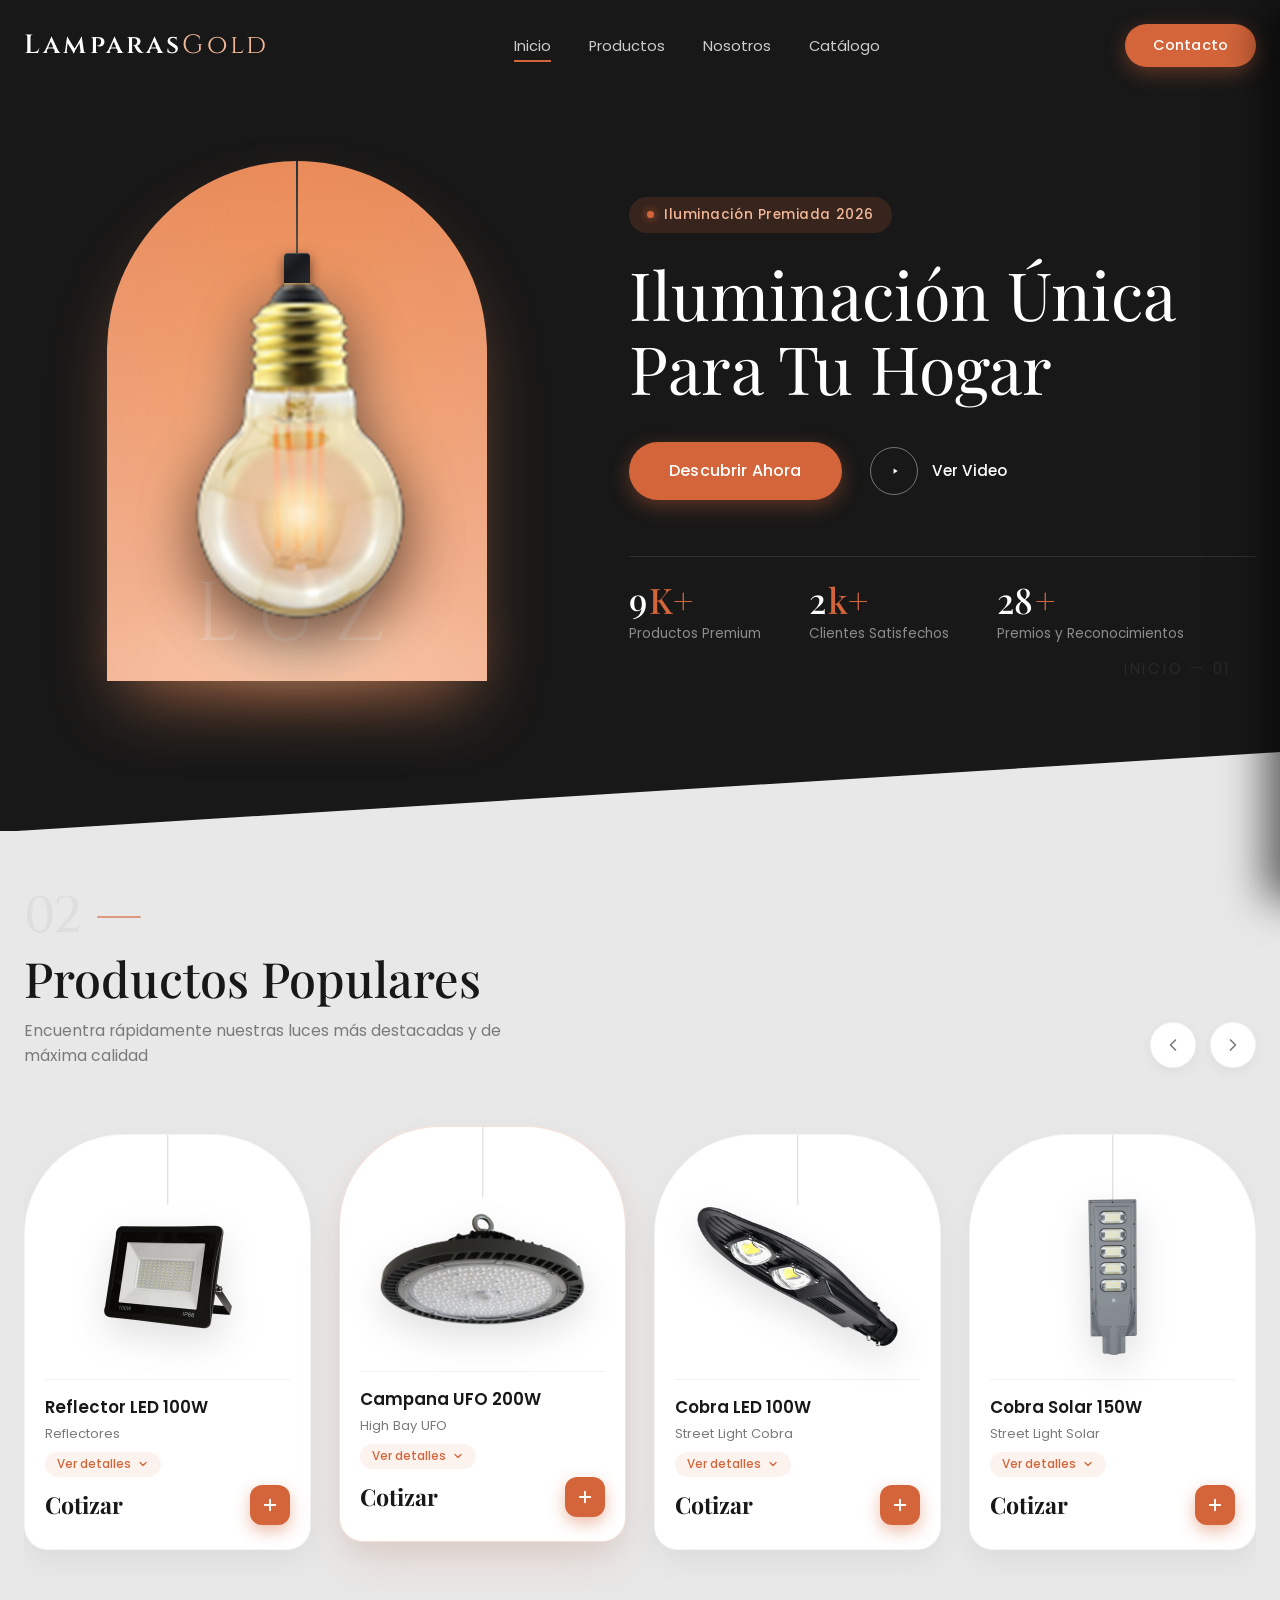
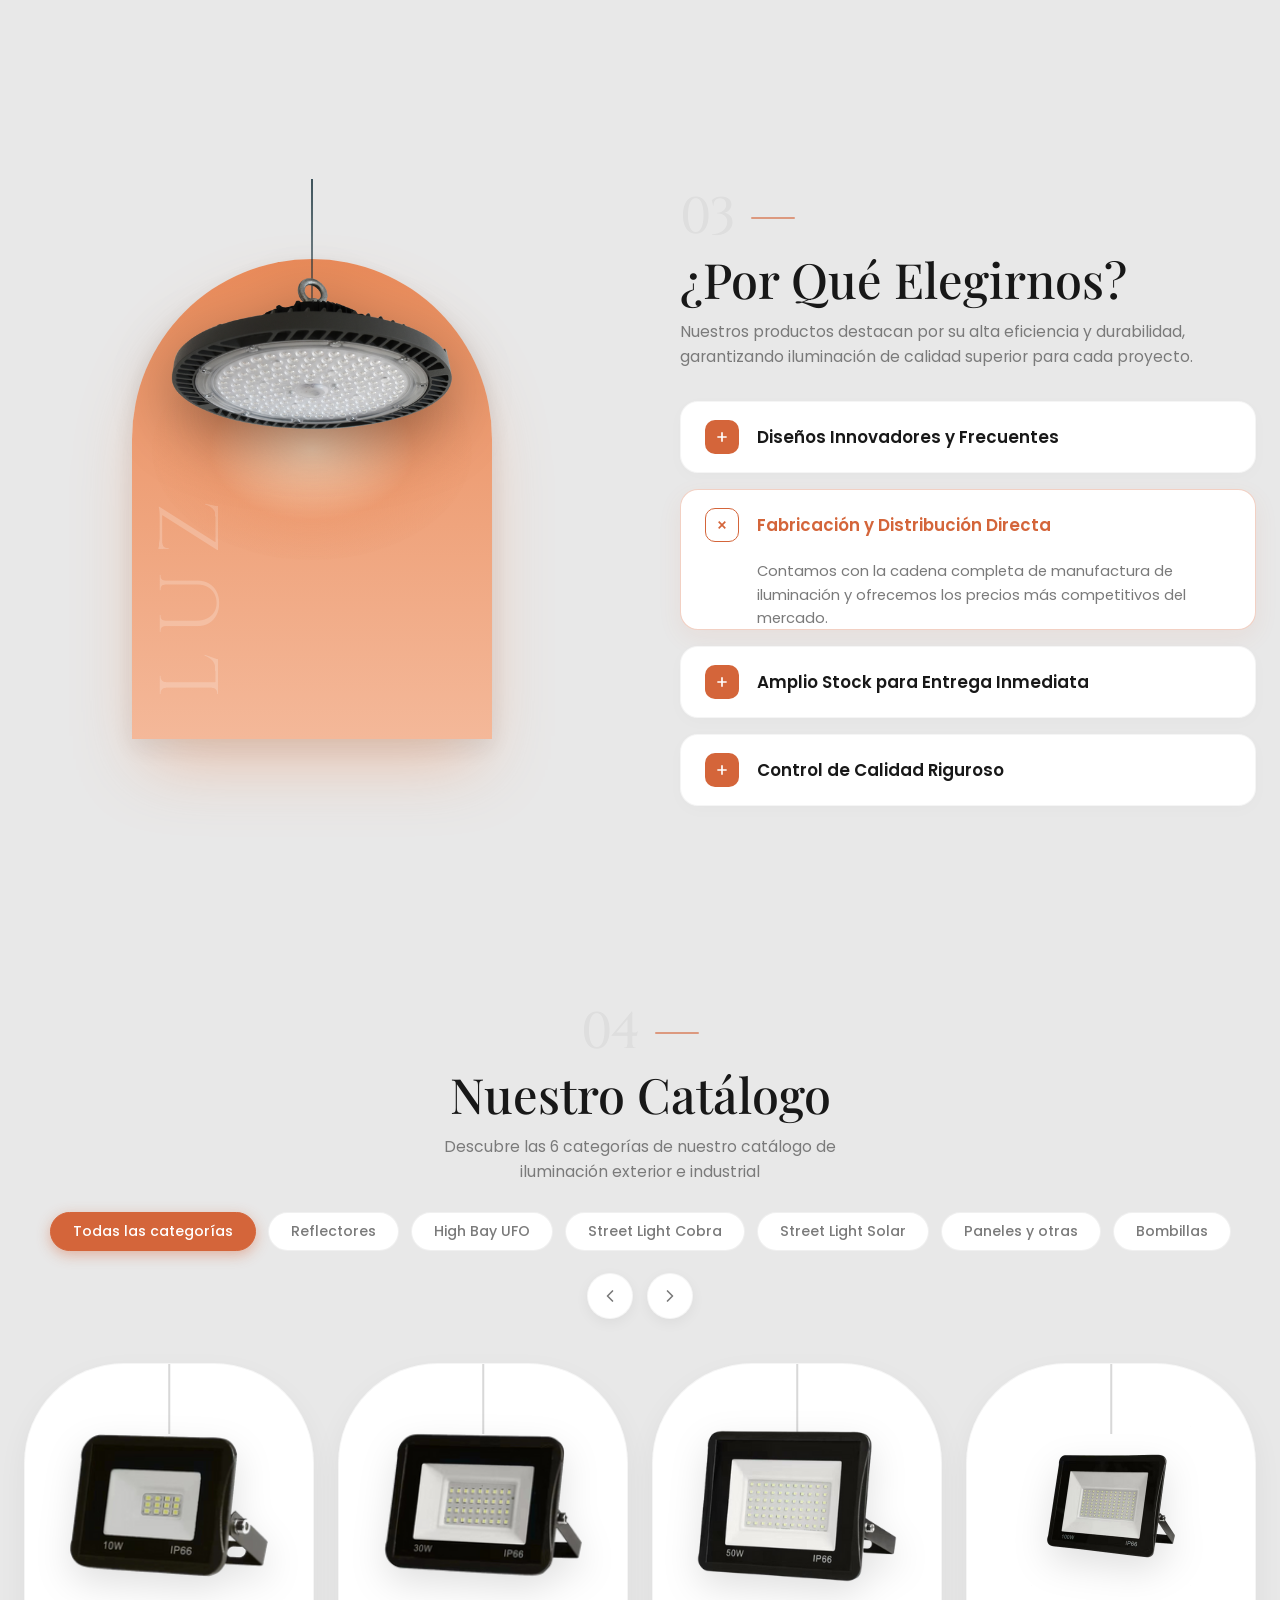
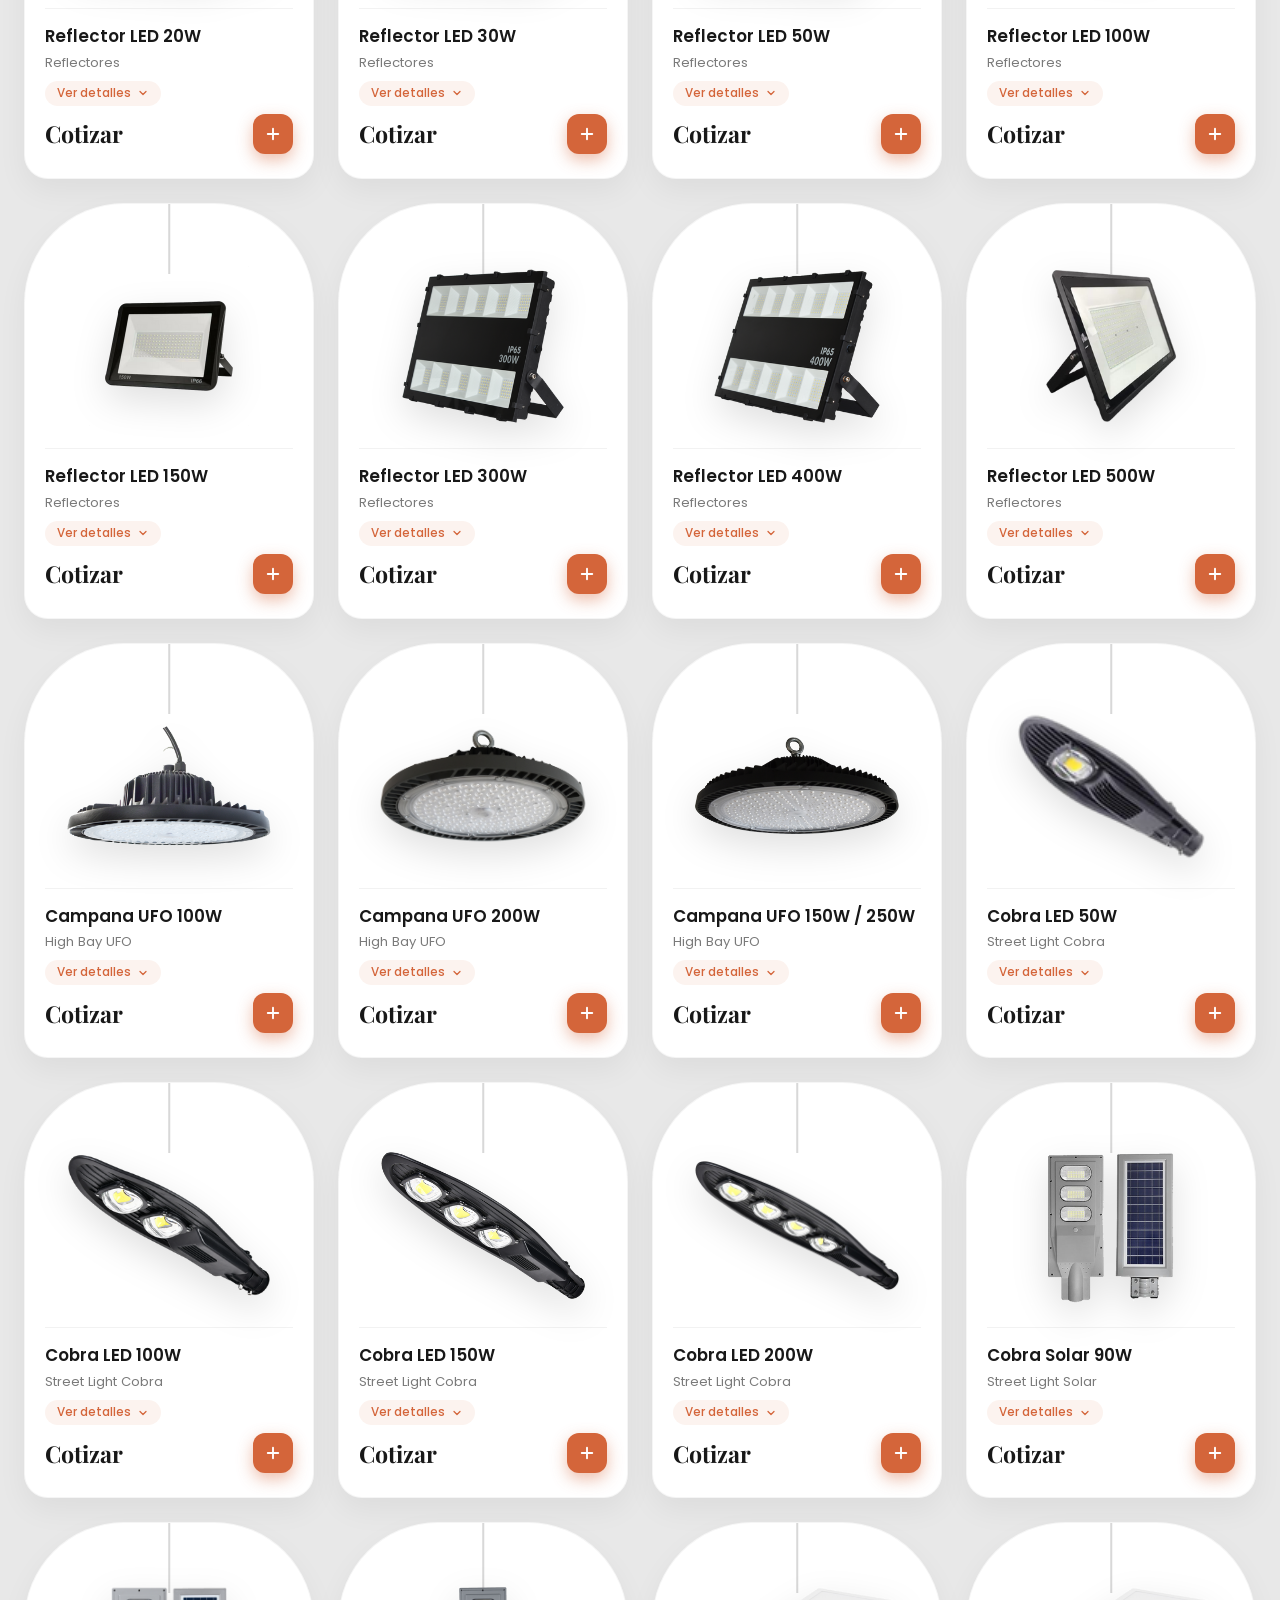
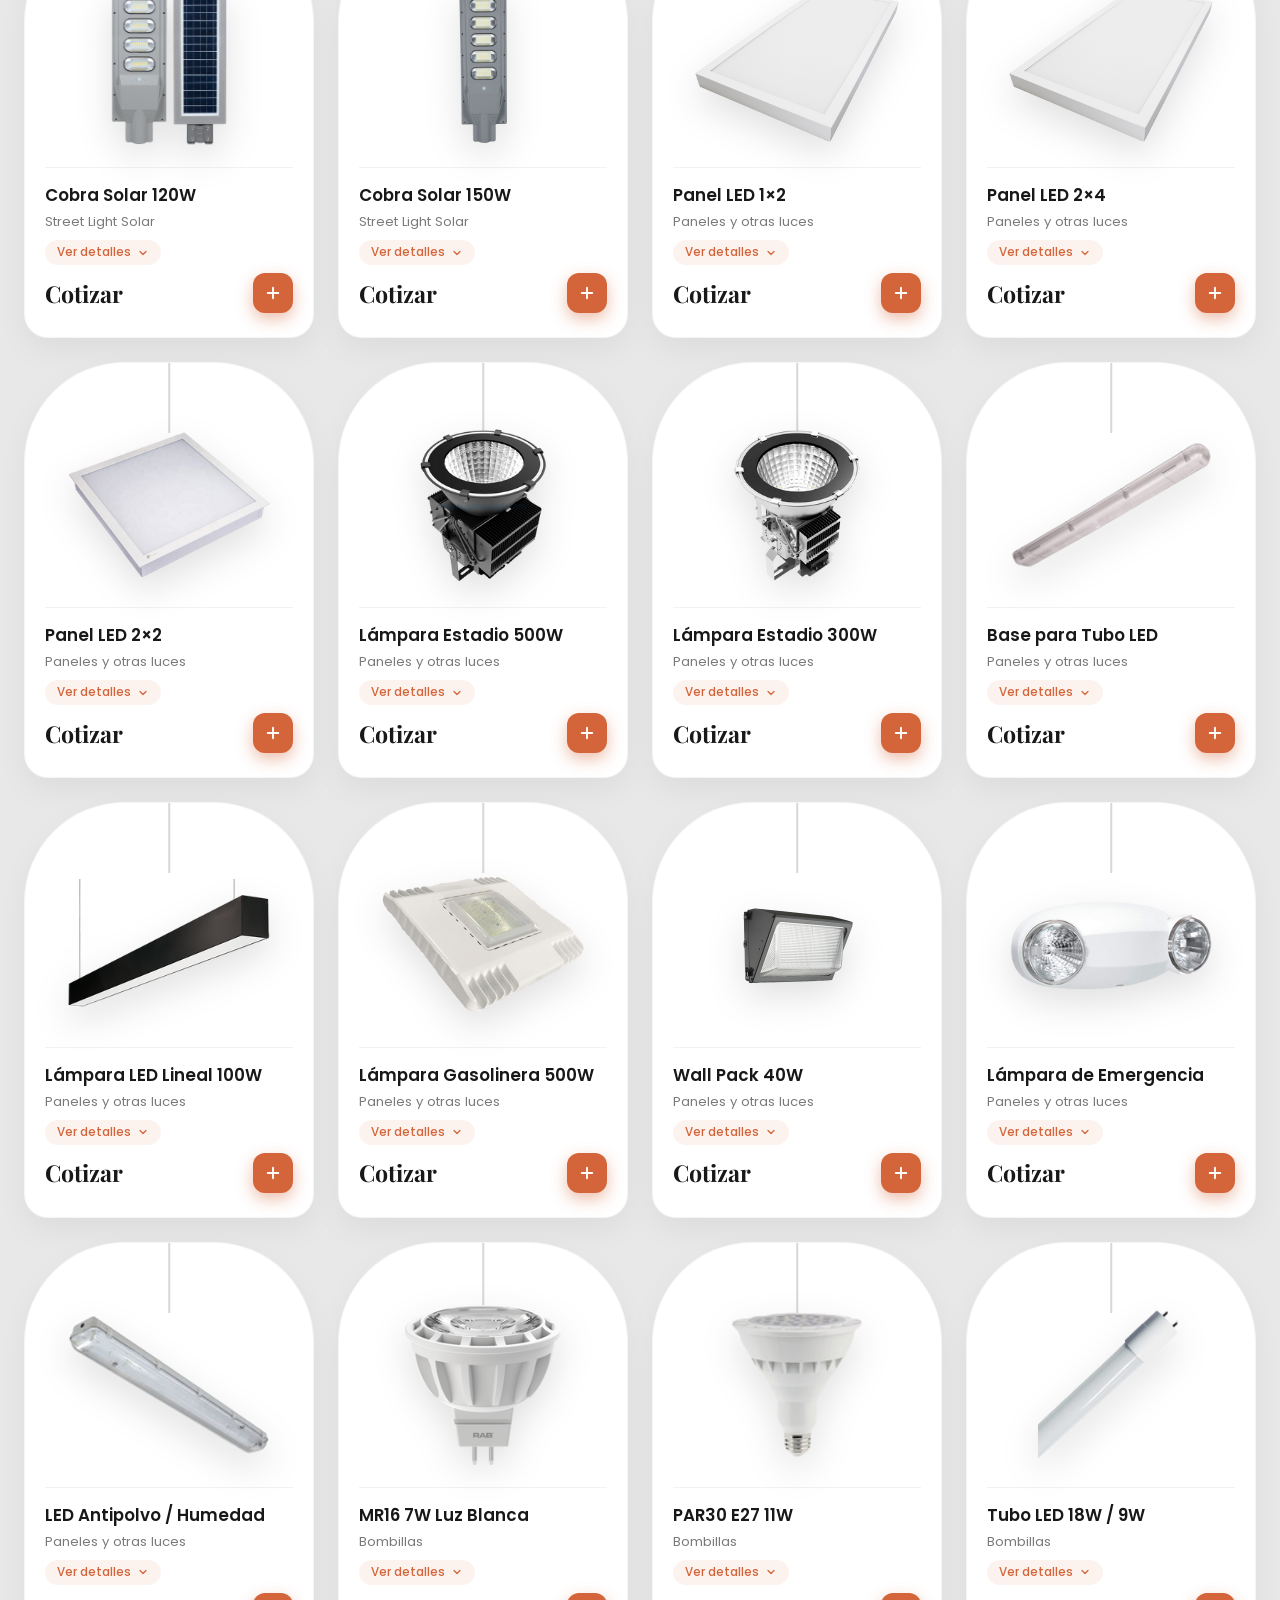
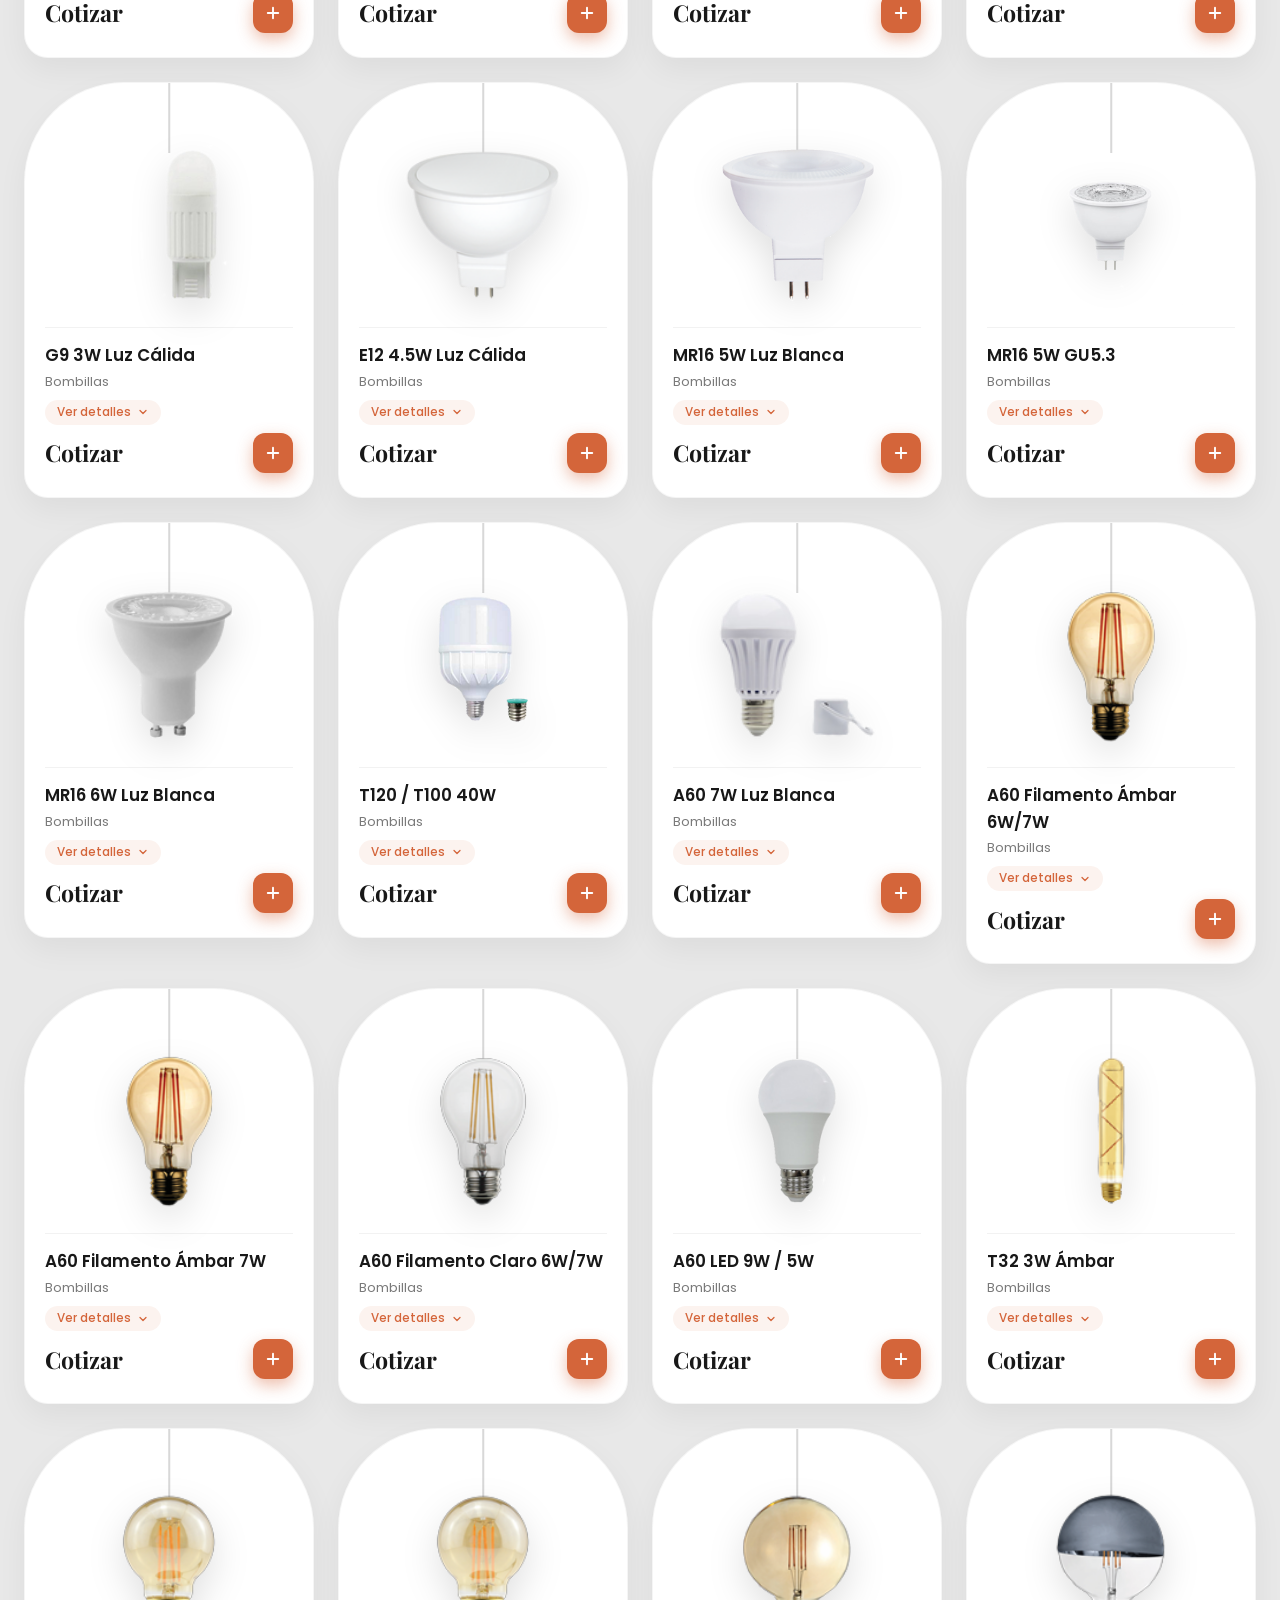
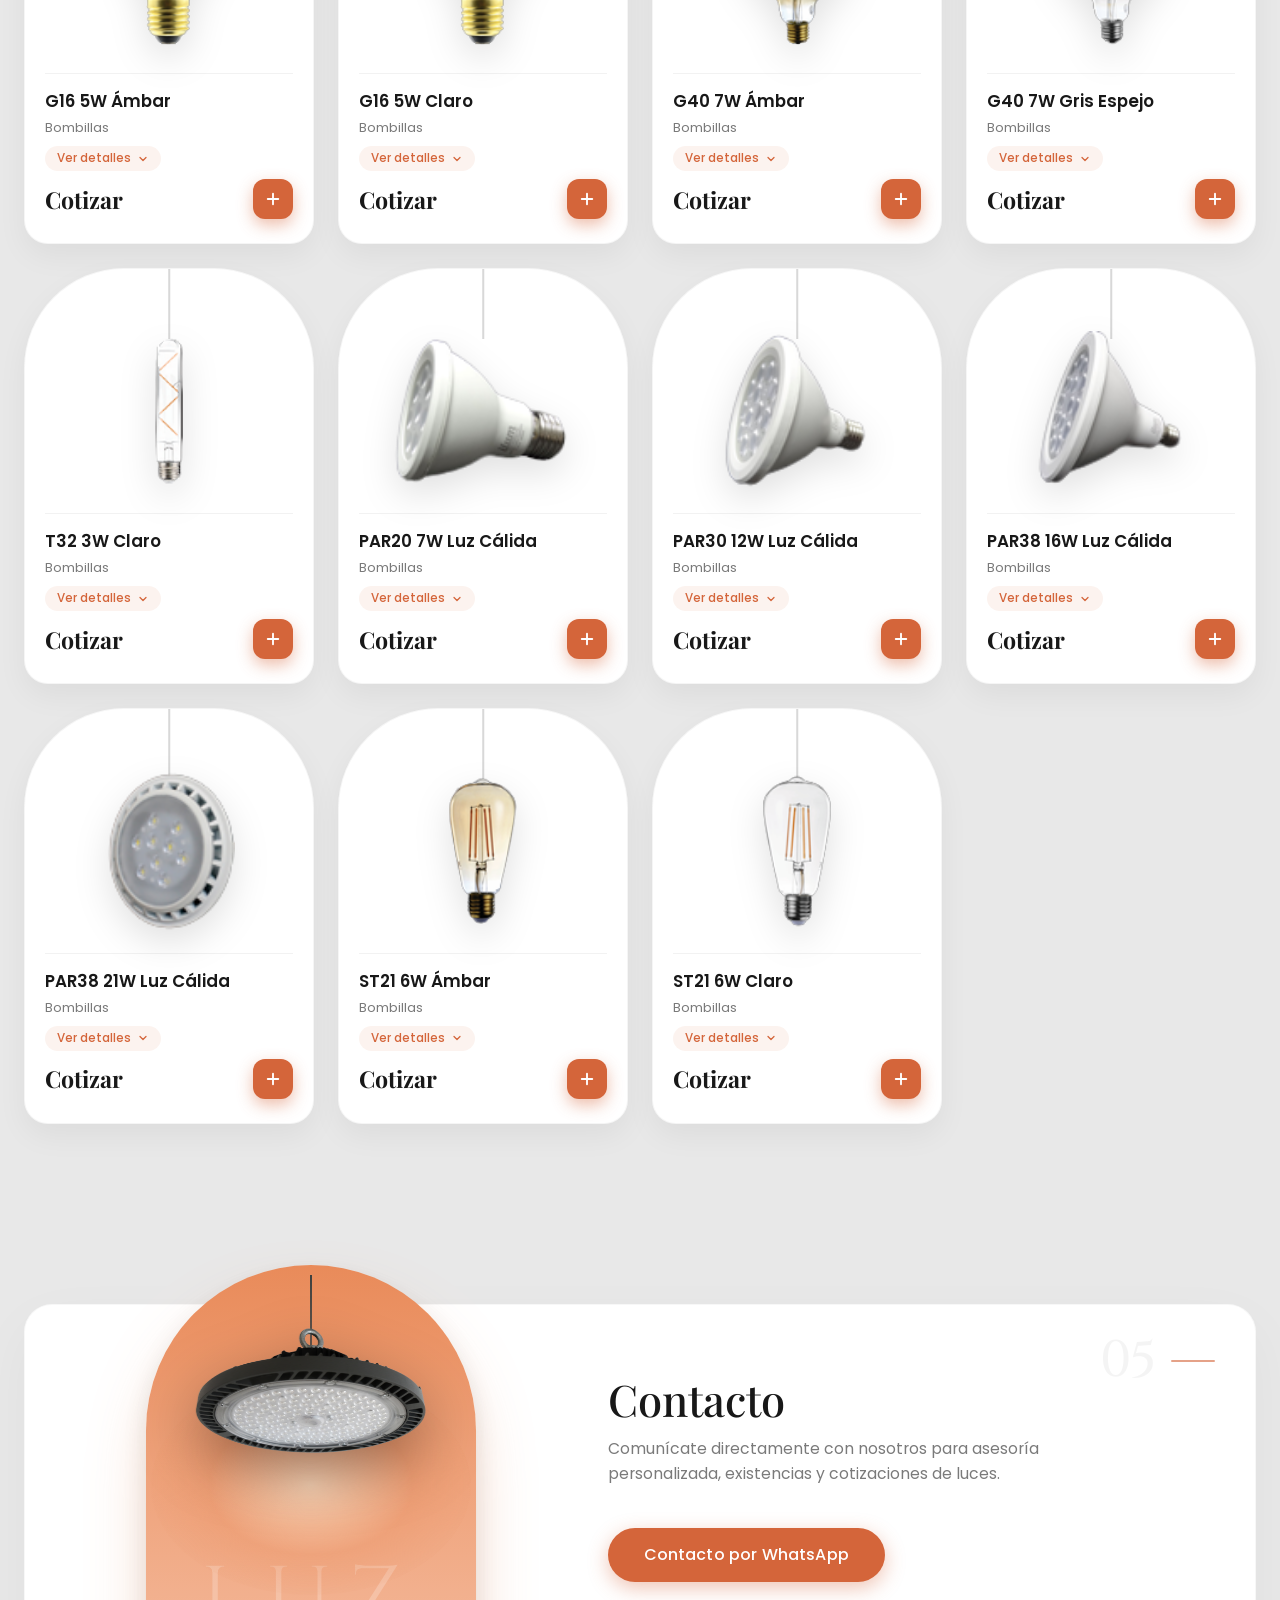
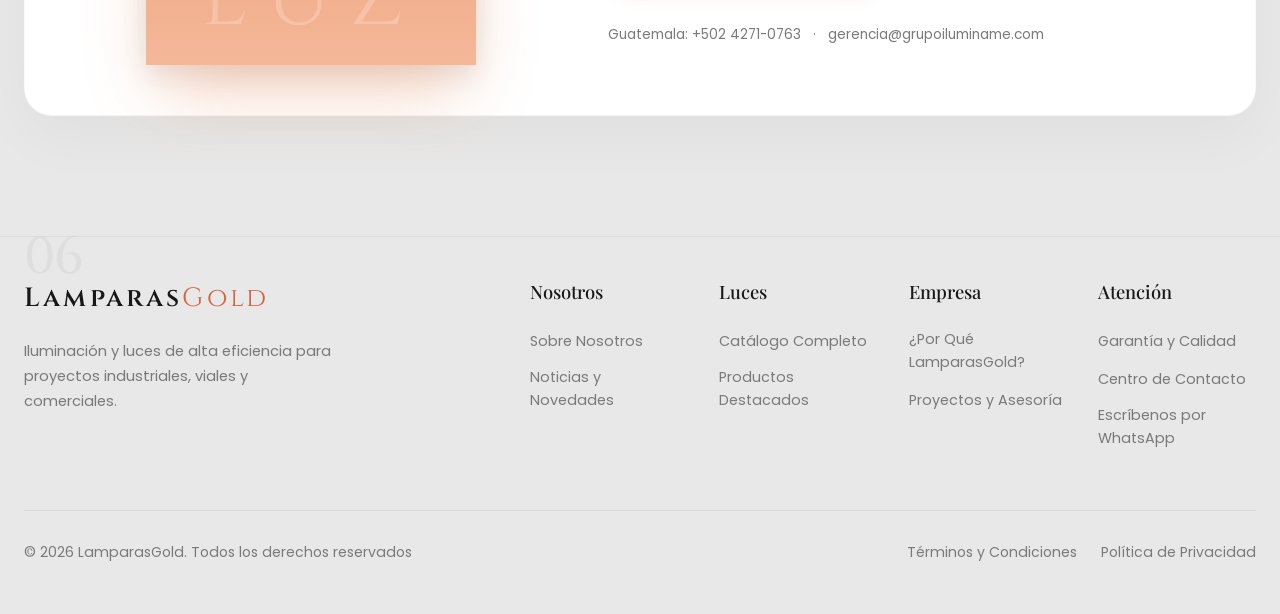
==== commit 21ff69df: "fix: arreglo el llamado luminarias y lo cambio por luces" ====
--- a/index.html
+++ b/index.html
@@ -4,9 +4,9 @@
 <head>
   <meta charset="UTF-8">
   <meta name="viewport" content="width=device-width, initial-scale=1.0">
-  <title>LamparasGold — Iluminación y Luminarias de Vanguardia</title>
+  <title>LamparasGold — Iluminación y Luces de Vanguardia</title>
   <meta name="description"
-    content="LamparasGold: Catálogo exclusivo de reflectores LED, campanas High Bay UFO, luminarias Street Light Cobra y Solar, paneles y bombillas de alta calidad.">
+    content="LamparasGold: Catálogo exclusivo de reflectores LED, campanas High Bay UFO, luces Street Light Cobra y Solar, paneles y bombillas de alta calidad.">
 
   <!-- Google Fonts: Playfair Display, Poppins & Cinzel con font-display: swap -->
   <link rel="preconnect" href="https://fonts.googleapis.com">
@@ -20,6 +20,20 @@
 </head>
 
 <body>
+
+  <!-- Menú drawer móvil (fuera del header para evitar z-index / overflow issues) -->
+  <ul class="nav__links" id="navLinks" aria-label="Menú principal">
+    <li><a href="#home" class="nav__link active">Inicio</a></li>
+    <li><a href="#popular" class="nav__link">Productos</a></li>
+    <li><a href="#why-us" class="nav__link">Nosotros</a></li>
+    <li><a href="#our-products" class="nav__link">Catálogo</a></li>
+    <li class="nav__mobile-cta"><a
+        href="https://wa.me/50242710763?text=Hola%2C%20quiero%20informaci%C3%B3n%20sobre%20sus%20luces"
+        target="_blank" rel="noopener noreferrer" class="btn btn--pill btn--primary">Contacto</a></li>
+  </ul>
+
+  <!-- Overlay oscuro con blur para el menú drawer móvil -->
+  <div class="nav-backdrop" id="navBackdrop" aria-hidden="true"></div>
 
   <!-- ===== 1. NAVBAR + HERO (Fondo #181818 con corte diagonal) ===== -->
   <header class="hero-wrapper" id="home">
@@ -32,20 +46,17 @@
           <span class="logo__su">Lamparas</span><span class="logo__light">Gold</span>
         </a>
 
-        <!-- Central Links -->
-        <ul class="nav__links" id="navLinks">
+        <!-- Links desktop (ocultos en móvil — el drawer usa el ul de arriba) -->
+        <ul class="nav__links--desktop" aria-hidden="true">
           <li><a href="#home" class="nav__link active">Inicio</a></li>
           <li><a href="#popular" class="nav__link">Productos</a></li>
           <li><a href="#why-us" class="nav__link">Nosotros</a></li>
           <li><a href="#our-products" class="nav__link">Catálogo</a></li>
-          <li class="nav__mobile-cta"><a
-              href="https://wa.me/50242710763?text=Hola%2C%20quiero%20informaci%C3%B3n%20sobre%20sus%20luminarias"
-              target="_blank" rel="noopener noreferrer" class="btn btn--pill btn--primary">Contacto</a></li>
         </ul>
 
         <!-- Right CTA & Hamburger -->
         <div class="navbar__actions">
-          <a href="https://wa.me/50242710763?text=Hola%2C%20quiero%20informaci%C3%B3n%20sobre%20sus%20luminarias"
+          <a href="https://wa.me/50242710763?text=Hola%2C%20quiero%20informaci%C3%B3n%20sobre%20sus%20luces"
             target="_blank" rel="noopener noreferrer" class="btn btn--pill btn--primary nav__desktop-cta">Contacto</a>
           <button class="menu-toggle" id="menuToggle" aria-label="Abrir menú" aria-expanded="false"
             aria-controls="navLinks">
@@ -56,9 +67,6 @@
         </div>
       </div>
     </nav>
-
-    <!-- Overlay oscuro con blur para el menú drawer móvil -->
-    <div class="nav-backdrop" id="navBackdrop" aria-hidden="true"></div>
 
     <!-- Hero Section -->
     <div class="hero container">
@@ -169,7 +177,7 @@
               <span class="ghost-number__line"></span>
             </div>
             <h2 class="section-title" id="titlePopular">Productos Populares</h2>
-            <p class="section-subtitle">Encuentra rápidamente nuestras luminarias más destacadas y de máxima calidad</p>
+            <p class="section-subtitle">Encuentra rápidamente nuestras luces más destacadas y de máxima calidad</p>
           </div>
 
           <!-- Botones de carrusel (‹ ›) -->
@@ -1133,7 +1141,7 @@
             </div>
             <div class="arch-card__body">
               <h3 class="arch-card__title">Panel LED 1×2</h3>
-              <span class="arch-card__category">Paneles y otras luminarias</span>
+              <span class="arch-card__category">Paneles y otras luces</span>
                 <button type="button" class="arch-card__toggle-hint" aria-expanded="false" aria-label="Ver detalles de Panel LED 1×2">
                   <span class="arch-card__toggle-text">Ver detalles</span>
                   <svg class="arch-card__toggle-icon" viewBox="0 0 24 24" fill="none" stroke="currentColor" stroke-width="2.5" stroke-linecap="round" stroke-linejoin="round" aria-hidden="true">
@@ -1166,7 +1174,7 @@
             </div>
             <div class="arch-card__body">
               <h3 class="arch-card__title">Panel LED 2×4</h3>
-              <span class="arch-card__category">Paneles y otras luminarias</span>
+              <span class="arch-card__category">Paneles y otras luces</span>
                 <button type="button" class="arch-card__toggle-hint" aria-expanded="false" aria-label="Ver detalles de Panel LED 2×4">
                   <span class="arch-card__toggle-text">Ver detalles</span>
                   <svg class="arch-card__toggle-icon" viewBox="0 0 24 24" fill="none" stroke="currentColor" stroke-width="2.5" stroke-linecap="round" stroke-linejoin="round" aria-hidden="true">
@@ -1199,7 +1207,7 @@
             </div>
             <div class="arch-card__body">
               <h3 class="arch-card__title">Panel LED 2×2</h3>
-              <span class="arch-card__category">Paneles y otras luminarias</span>
+              <span class="arch-card__category">Paneles y otras luces</span>
                 <button type="button" class="arch-card__toggle-hint" aria-expanded="false" aria-label="Ver detalles de Panel LED 2×2">
                   <span class="arch-card__toggle-text">Ver detalles</span>
                   <svg class="arch-card__toggle-icon" viewBox="0 0 24 24" fill="none" stroke="currentColor" stroke-width="2.5" stroke-linecap="round" stroke-linejoin="round" aria-hidden="true">
@@ -1232,7 +1240,7 @@
             </div>
             <div class="arch-card__body">
               <h3 class="arch-card__title">Lámpara Estadio 500W</h3>
-              <span class="arch-card__category">Paneles y otras luminarias</span>
+              <span class="arch-card__category">Paneles y otras luces</span>
                 <button type="button" class="arch-card__toggle-hint" aria-expanded="false" aria-label="Ver detalles de Lámpara Estadio 500W">
                   <span class="arch-card__toggle-text">Ver detalles</span>
                   <svg class="arch-card__toggle-icon" viewBox="0 0 24 24" fill="none" stroke="currentColor" stroke-width="2.5" stroke-linecap="round" stroke-linejoin="round" aria-hidden="true">
@@ -1265,7 +1273,7 @@
             </div>
             <div class="arch-card__body">
               <h3 class="arch-card__title">Lámpara Estadio 300W</h3>
-              <span class="arch-card__category">Paneles y otras luminarias</span>
+              <span class="arch-card__category">Paneles y otras luces</span>
                 <button type="button" class="arch-card__toggle-hint" aria-expanded="false" aria-label="Ver detalles de Lámpara Estadio 300W">
                   <span class="arch-card__toggle-text">Ver detalles</span>
                   <svg class="arch-card__toggle-icon" viewBox="0 0 24 24" fill="none" stroke="currentColor" stroke-width="2.5" stroke-linecap="round" stroke-linejoin="round" aria-hidden="true">
@@ -1298,7 +1306,7 @@
             </div>
             <div class="arch-card__body">
               <h3 class="arch-card__title">Base para Tubo LED</h3>
-              <span class="arch-card__category">Paneles y otras luminarias</span>
+              <span class="arch-card__category">Paneles y otras luces</span>
                 <button type="button" class="arch-card__toggle-hint" aria-expanded="false" aria-label="Ver detalles de Base para Tubo LED">
                   <span class="arch-card__toggle-text">Ver detalles</span>
                   <svg class="arch-card__toggle-icon" viewBox="0 0 24 24" fill="none" stroke="currentColor" stroke-width="2.5" stroke-linecap="round" stroke-linejoin="round" aria-hidden="true">
@@ -1331,7 +1339,7 @@
             </div>
             <div class="arch-card__body">
               <h3 class="arch-card__title">Lámpara LED Lineal 100W</h3>
-              <span class="arch-card__category">Paneles y otras luminarias</span>
+              <span class="arch-card__category">Paneles y otras luces</span>
                 <button type="button" class="arch-card__toggle-hint" aria-expanded="false" aria-label="Ver detalles de Lámpara LED Lineal 100W">
                   <span class="arch-card__toggle-text">Ver detalles</span>
                   <svg class="arch-card__toggle-icon" viewBox="0 0 24 24" fill="none" stroke="currentColor" stroke-width="2.5" stroke-linecap="round" stroke-linejoin="round" aria-hidden="true">
@@ -1364,7 +1372,7 @@
             </div>
             <div class="arch-card__body">
               <h3 class="arch-card__title">Lámpara Gasolinera 500W</h3>
-              <span class="arch-card__category">Paneles y otras luminarias</span>
+              <span class="arch-card__category">Paneles y otras luces</span>
                 <button type="button" class="arch-card__toggle-hint" aria-expanded="false" aria-label="Ver detalles de Lámpara Gasolinera 500W">
                   <span class="arch-card__toggle-text">Ver detalles</span>
                   <svg class="arch-card__toggle-icon" viewBox="0 0 24 24" fill="none" stroke="currentColor" stroke-width="2.5" stroke-linecap="round" stroke-linejoin="round" aria-hidden="true">
@@ -1397,7 +1405,7 @@
             </div>
             <div class="arch-card__body">
               <h3 class="arch-card__title">Wall Pack 40W</h3>
-              <span class="arch-card__category">Paneles y otras luminarias</span>
+              <span class="arch-card__category">Paneles y otras luces</span>
                 <button type="button" class="arch-card__toggle-hint" aria-expanded="false" aria-label="Ver detalles de Wall Pack 40W">
                   <span class="arch-card__toggle-text">Ver detalles</span>
                   <svg class="arch-card__toggle-icon" viewBox="0 0 24 24" fill="none" stroke="currentColor" stroke-width="2.5" stroke-linecap="round" stroke-linejoin="round" aria-hidden="true">
@@ -1430,7 +1438,7 @@
             </div>
             <div class="arch-card__body">
               <h3 class="arch-card__title">Lámpara de Emergencia</h3>
-              <span class="arch-card__category">Paneles y otras luminarias</span>
+              <span class="arch-card__category">Paneles y otras luces</span>
                 <button type="button" class="arch-card__toggle-hint" aria-expanded="false" aria-label="Ver detalles de Lámpara de Emergencia">
                   <span class="arch-card__toggle-text">Ver detalles</span>
                   <svg class="arch-card__toggle-icon" viewBox="0 0 24 24" fill="none" stroke="currentColor" stroke-width="2.5" stroke-linecap="round" stroke-linejoin="round" aria-hidden="true">
@@ -1463,7 +1471,7 @@
             </div>
             <div class="arch-card__body">
               <h3 class="arch-card__title">LED Antipolvo / Humedad</h3>
-              <span class="arch-card__category">Paneles y otras luminarias</span>
+              <span class="arch-card__category">Paneles y otras luces</span>
                 <button type="button" class="arch-card__toggle-hint" aria-expanded="false" aria-label="Ver detalles de LED Antipolvo / Humedad">
                   <span class="arch-card__toggle-text">Ver detalles</span>
                   <svg class="arch-card__toggle-icon" viewBox="0 0 24 24" fill="none" stroke="currentColor" stroke-width="2.5" stroke-linecap="round" stroke-linejoin="round" aria-hidden="true">
@@ -1968,7 +1976,7 @@
                   </svg>
                 </button>
                 <div class="arch-card__desc" aria-hidden="true">
-                  <p class="arch-card__desc-text">Bombilla tubular vintage T32 con vidrio ámbar y filamento espiralado cálido. Especial para luminarias lineales, barras temáticas y colgantes decorativos.</p>
+                  <p class="arch-card__desc-text">Bombilla tubular vintage T32 con vidrio ámbar y filamento espiralado cálido. Especial para luces lineales, barras temáticas y colgantes decorativos.</p>
                 </div>
               <div class="arch-card__bottom">
                 <span class="arch-card__price">Cotizar</span>
@@ -2381,11 +2389,11 @@
             <h2 class="section-title section-title--get-started" id="titleContact">Contacto</h2>
             <p class="section-subtitle section-subtitle--get-started">
               Comunícate directamente con nosotros para asesoría personalizada, existencias y cotizaciones de
-              luminarias.
+              luces.
             </p>
 
             <div class="contact-cta-wrapper">
-              <a href="https://wa.me/50242710763?text=Hola%2C%20quiero%20informaci%C3%B3n%20sobre%20sus%20luminarias"
+              <a href="https://wa.me/50242710763?text=Hola%2C%20quiero%20informaci%C3%B3n%20sobre%20sus%20luces"
                 target="_blank" rel="noopener noreferrer" class="btn btn--pill btn--primary btn--contact-wa">
                 Contacto por WhatsApp
               </a>
@@ -2394,7 +2402,7 @@
             <!-- Datos de contacto directo (mantiene datos del negocio original) -->
             <div class="get-started-quick-contact">
               <span>Guatemala: <a
-                  href="https://wa.me/50242710763?text=Hola%2C%20quiero%20informaci%C3%B3n%20sobre%20sus%20luminarias"
+                  href="https://wa.me/50242710763?text=Hola%2C%20quiero%20informaci%C3%B3n%20sobre%20sus%20luces"
                   target="_blank" rel="noopener noreferrer">+502 4271-0763</a></span>
               <span>·</span>
               <a href="mailto:gerencia@grupoiluminame.com">gerencia@grupoiluminame.com</a>
@@ -2424,7 +2432,7 @@
           <span class="logo__su">Lamparas</span><span class="logo__light">Gold</span>
         </a>
         <p class="footer__desc">
-          Iluminación y luminarias de alta eficiencia para proyectos industriales, viales y comerciales.
+          Iluminación y luces de alta eficiencia para proyectos industriales, viales y comerciales.
         </p>
       </div>
 
@@ -2440,7 +2448,7 @@
         </div>
 
         <div class="footer__col">
-          <h4 class="footer__col-title">Luminarias</h4>
+          <h4 class="footer__col-title">Luces</h4>
           <ul class="footer__col-list">
             <li><a href="#our-products">Catálogo Completo</a></li>
             <li><a href="#popular">Productos Destacados</a></li>
@@ -2460,7 +2468,7 @@
           <ul class="footer__col-list">
             <li><a href="#why-us">Garantía y Calidad</a></li>
             <li><a href="#contact">Centro de Contacto</a></li>
-            <li><a href="https://wa.me/50242710763?text=Hola%2C%20quiero%20informaci%C3%B3n%20sobre%20sus%20luminarias"
+            <li><a href="https://wa.me/50242710763?text=Hola%2C%20quiero%20informaci%C3%B3n%20sobre%20sus%20luces"
                 target="_blank" rel="noopener noreferrer">Escríbenos por WhatsApp</a></li>
           </ul>
         </div>
--- a/styles.css
+++ b/styles.css
@@ -348,12 +348,66 @@
   color: var(--c-peach-end);
 }
 
-/* Enlaces centrales */
-.nav__links {
+/* Menú desktop: links horizontales, visibles en pantallas grandes */
+.nav__links--desktop {
   display: flex;
   align-items: center;
   list-style: none;
   gap: 38px;
+}
+
+/* Drawer móvil: siempre position:fixed fuera del header, oculto por defecto */
+.nav__links {
+  position: fixed;
+  top: 0;
+  right: 0;
+  width: min(300px, 82vw);
+  height: 100vh;
+  height: 100dvh;
+  background-color: rgba(22, 22, 22, 0.98);
+  backdrop-filter: blur(20px);
+  -webkit-backdrop-filter: blur(20px);
+  display: flex;
+  flex-direction: column;
+  justify-content: center;
+  gap: 24px;
+  padding: 48px 28px;
+  list-style: none;
+  box-shadow: -15px 0 40px rgba(0, 0, 0, 0.6);
+  border-left: 1px solid rgba(255, 255, 255, 0.08);
+  transform: translateX(100%);
+  transition: transform 0.4s var(--ease-editorial);
+  z-index: 9999;
+}
+
+/* En desktop (> 900px) el drawer queda oculto fuera de pantalla */
+@media (min-width: 901px) {
+  .nav__links {
+    transform: translateX(100%) !important;
+    pointer-events: none;
+  }
+}
+
+.nav__links.is-open {
+  transform: translateX(0) !important;
+  pointer-events: auto;
+}
+
+.nav__links .nav__link {
+  font-size: 1.12rem;
+  font-weight: 500;
+  padding-block: 8px;
+}
+
+.nav__links .nav__mobile-cta {
+  display: block;
+  margin-top: 12px;
+  width: 100%;
+}
+
+.nav__links .nav__mobile-cta .btn {
+  width: 100%;
+  text-align: center;
 }
 
 .nav__link {
@@ -386,6 +440,15 @@
 
 .nav__mobile-cta {
   display: none;
+}
+
+/* Estilos específicos para los links del menú desktop horizontal */
+.nav__links--desktop .nav__link {
+  font-size: 0.92rem;
+  font-weight: 400;
+  color: #CCCCCC;
+  position: relative;
+  padding-block: 6px;
 }
 
 .navbar__actions {
@@ -1711,7 +1774,7 @@
   opacity: 0;
   visibility: hidden;
   transition: opacity 0.35s var(--ease-editorial), visibility 0.35s var(--ease-editorial);
-  z-index: 150;
+  z-index: 9998;
   pointer-events: none;
 }
 
@@ -1764,50 +1827,13 @@
     display: flex;
   }
 
-  .nav__links {
-    position: fixed;
-    top: 0;
-    right: 0;
-    width: min(300px, 82vw);
-    height: 100vh;
-    height: 100dvh;
-    background-color: rgba(22, 22, 22, 0.98);
-    backdrop-filter: blur(20px);
-    -webkit-backdrop-filter: blur(20px);
-    flex-direction: column;
-    justify-content: center;
-    gap: 24px;
-    padding: 48px 28px;
-    box-shadow: -15px 0 40px rgba(0, 0, 0, 0.6);
-    border-left: 1px solid rgba(255, 255, 255, 0.08);
-    transform: translateX(100%);
-    transition: transform 0.4s var(--ease-editorial);
-    z-index: 200;
-  }
-
-  .nav__links.is-open {
-    transform: translateX(0);
+  /* Ocultar links de desktop en móvil */
+  .nav__links--desktop {
+    display: none;
   }
 
   .nav__desktop-cta {
     display: none;
-  }
-
-  .nav__mobile-cta {
-    display: block;
-    margin-top: 12px;
-    width: 100%;
-  }
-
-  .nav__mobile-cta .btn {
-    width: 100%;
-    text-align: center;
-  }
-
-  .nav__link {
-    font-size: 1.12rem;
-    font-weight: 500;
-    padding-block: 8px;
   }
 
   /* Hero Section Adaptado a Móvil */
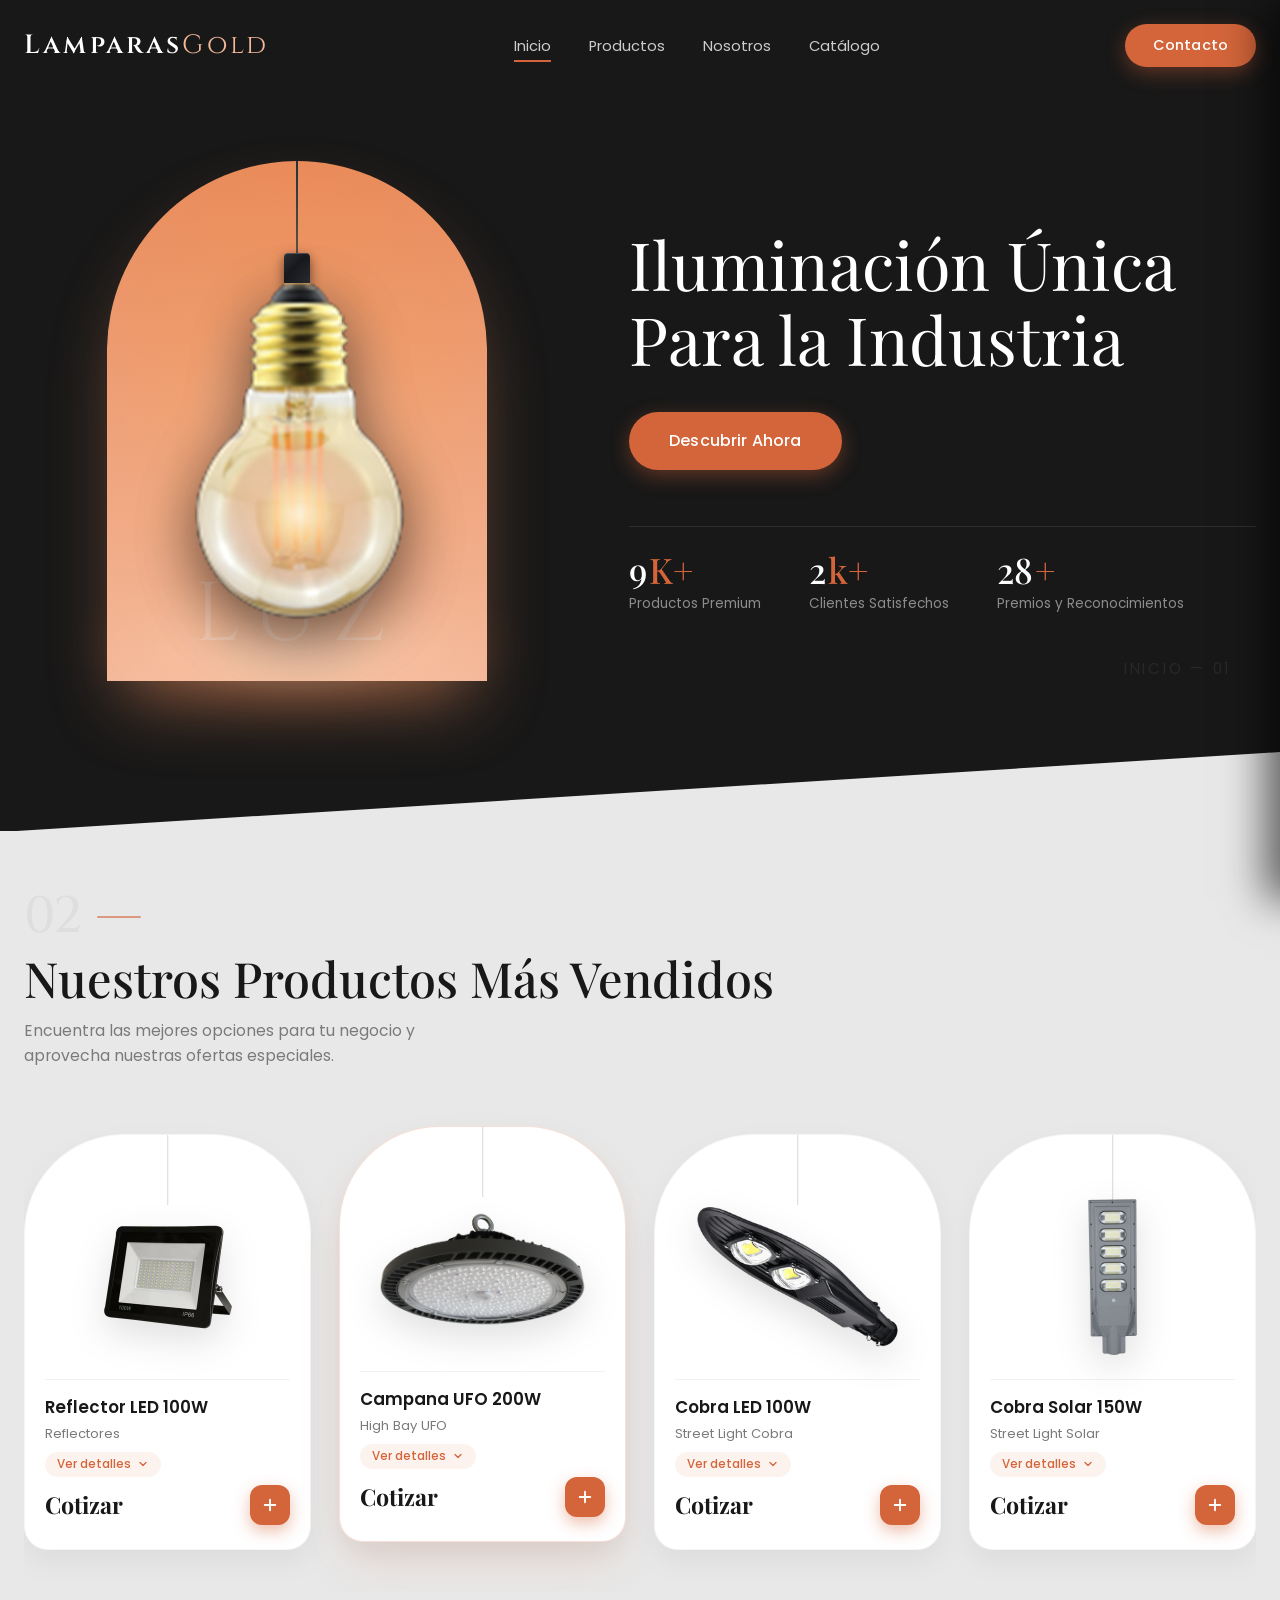
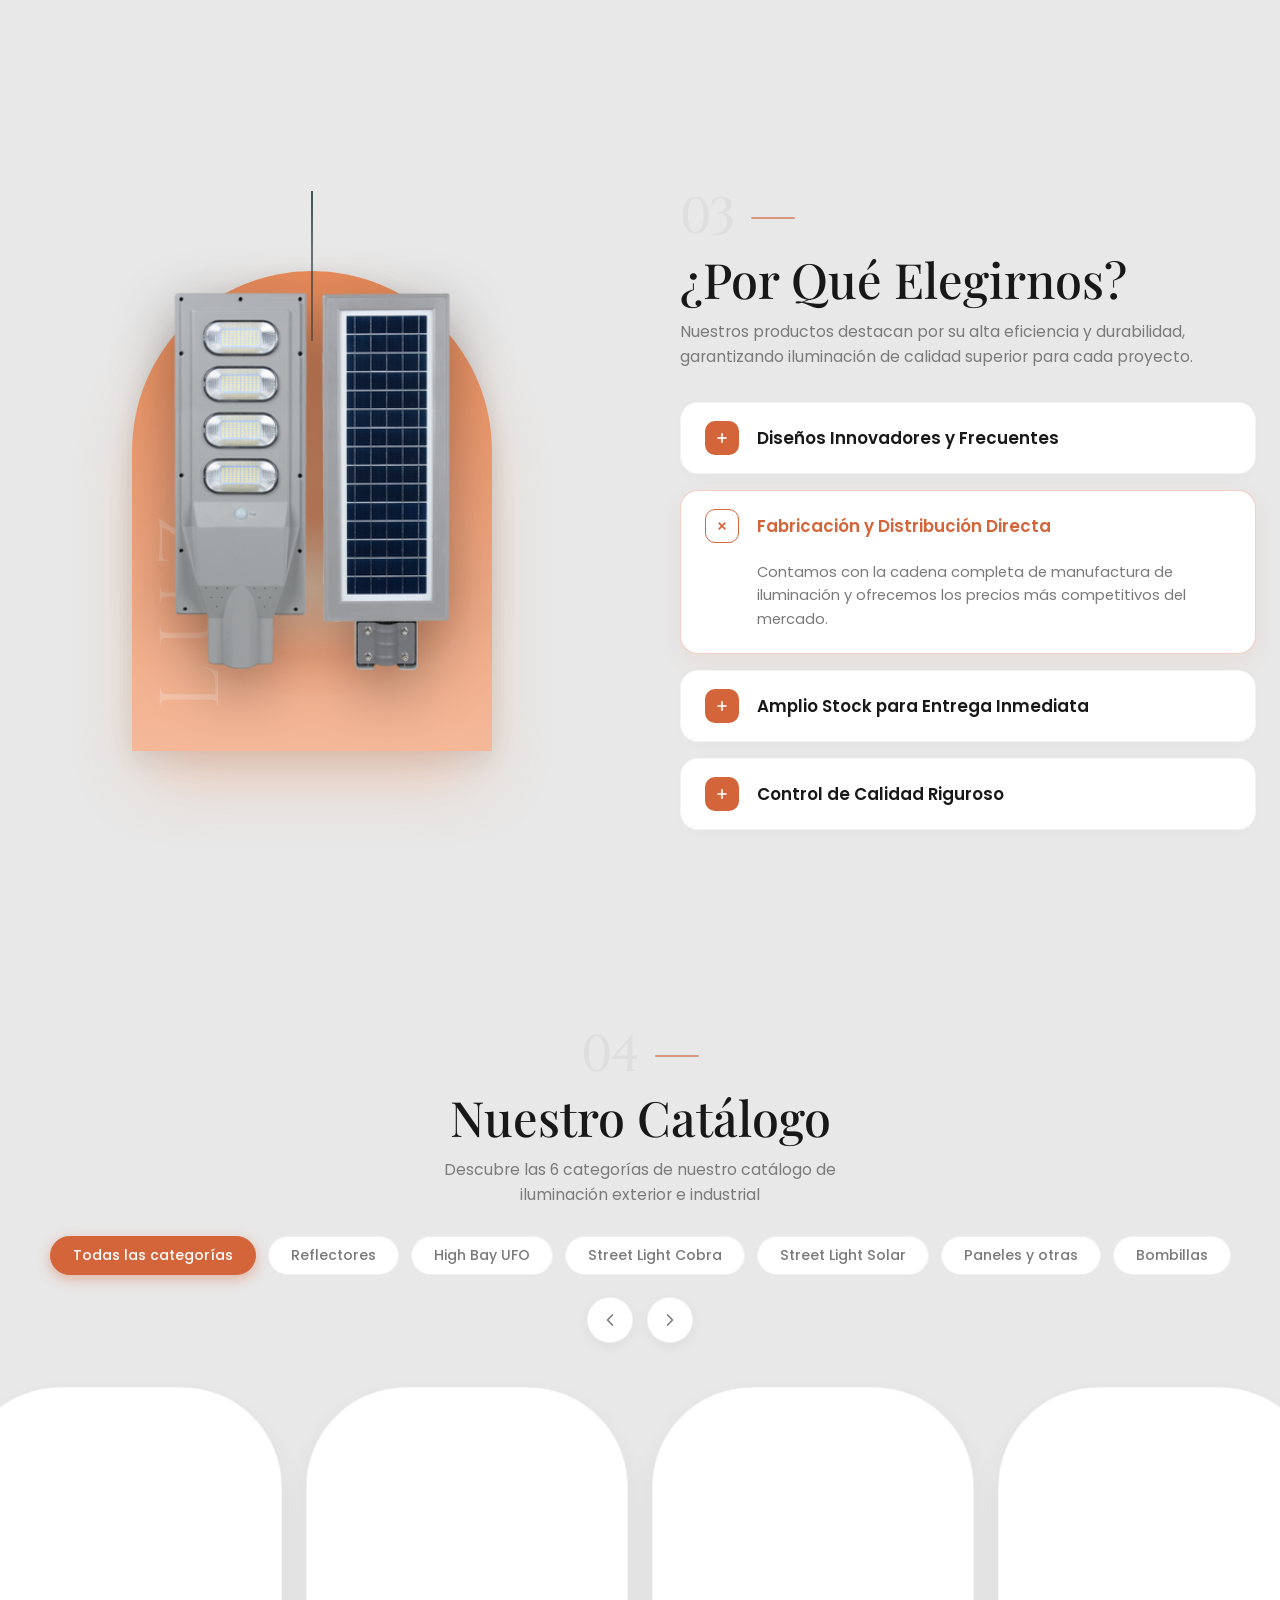
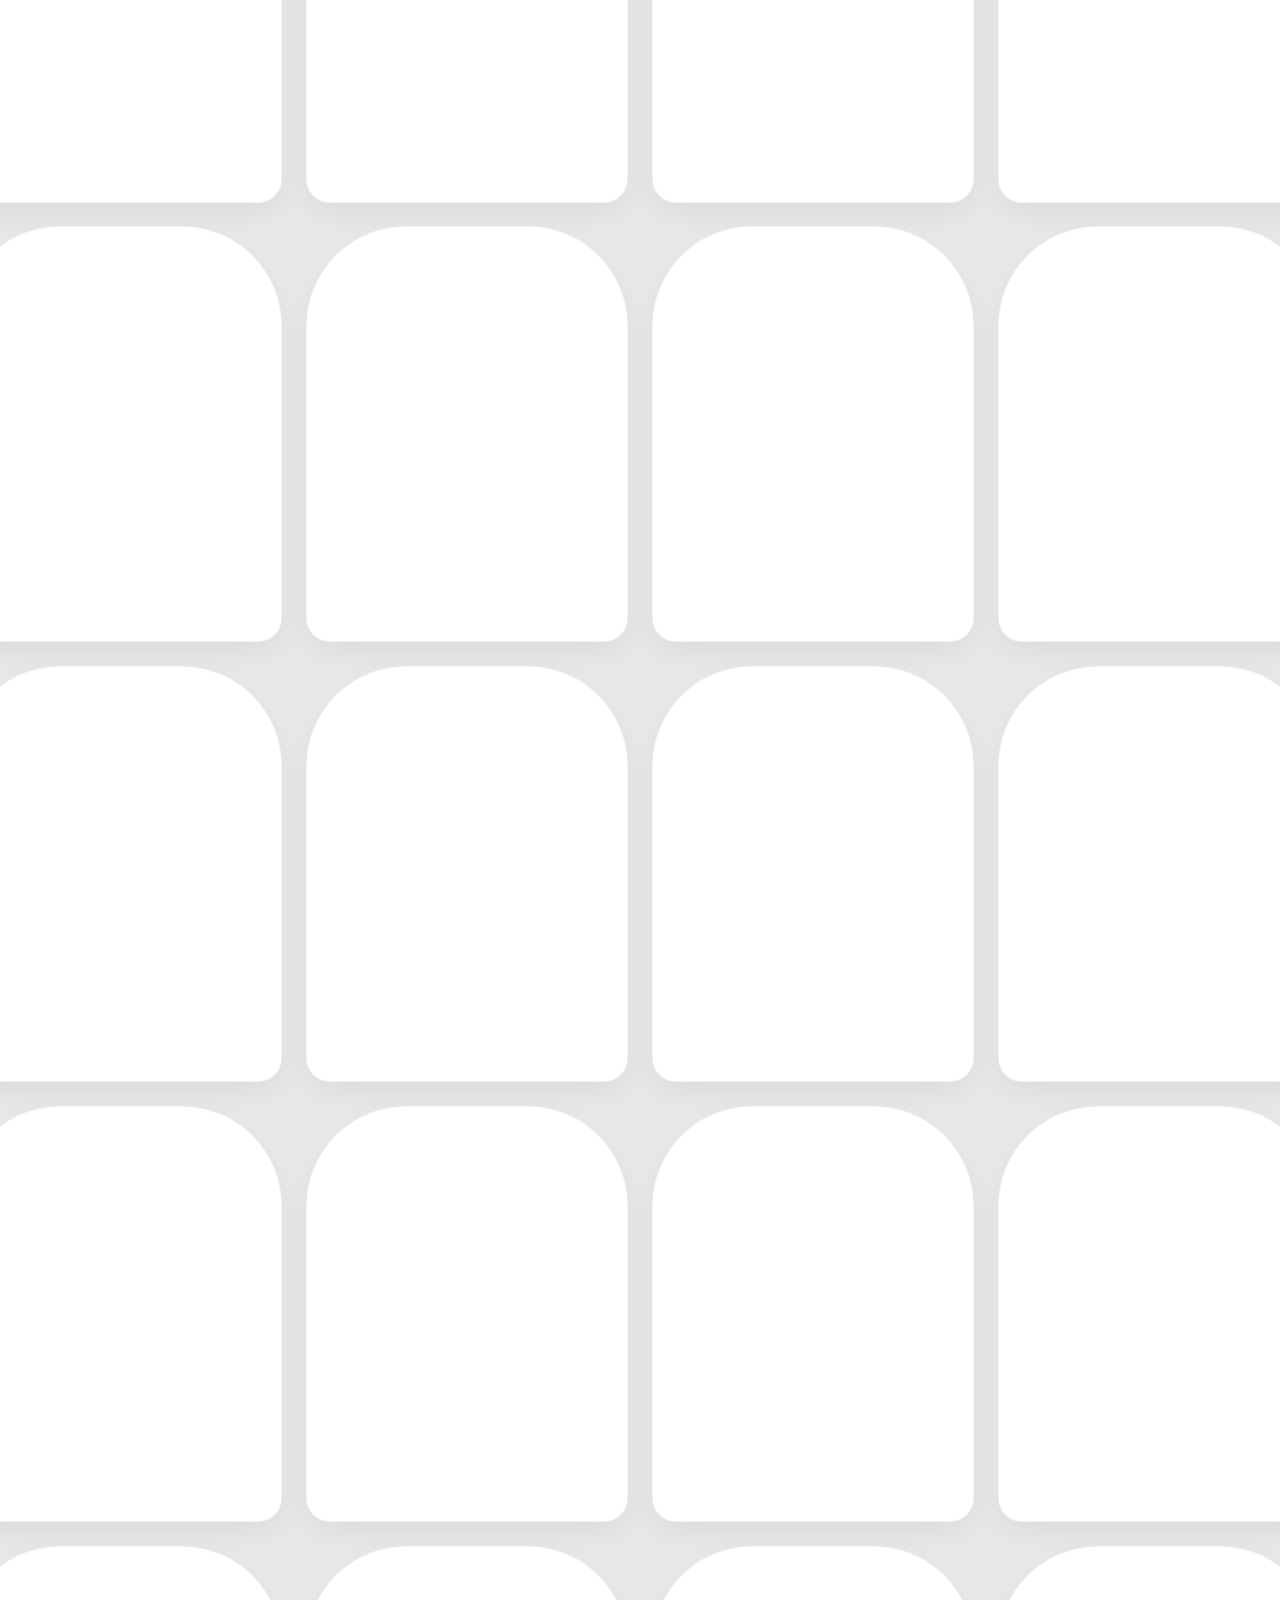
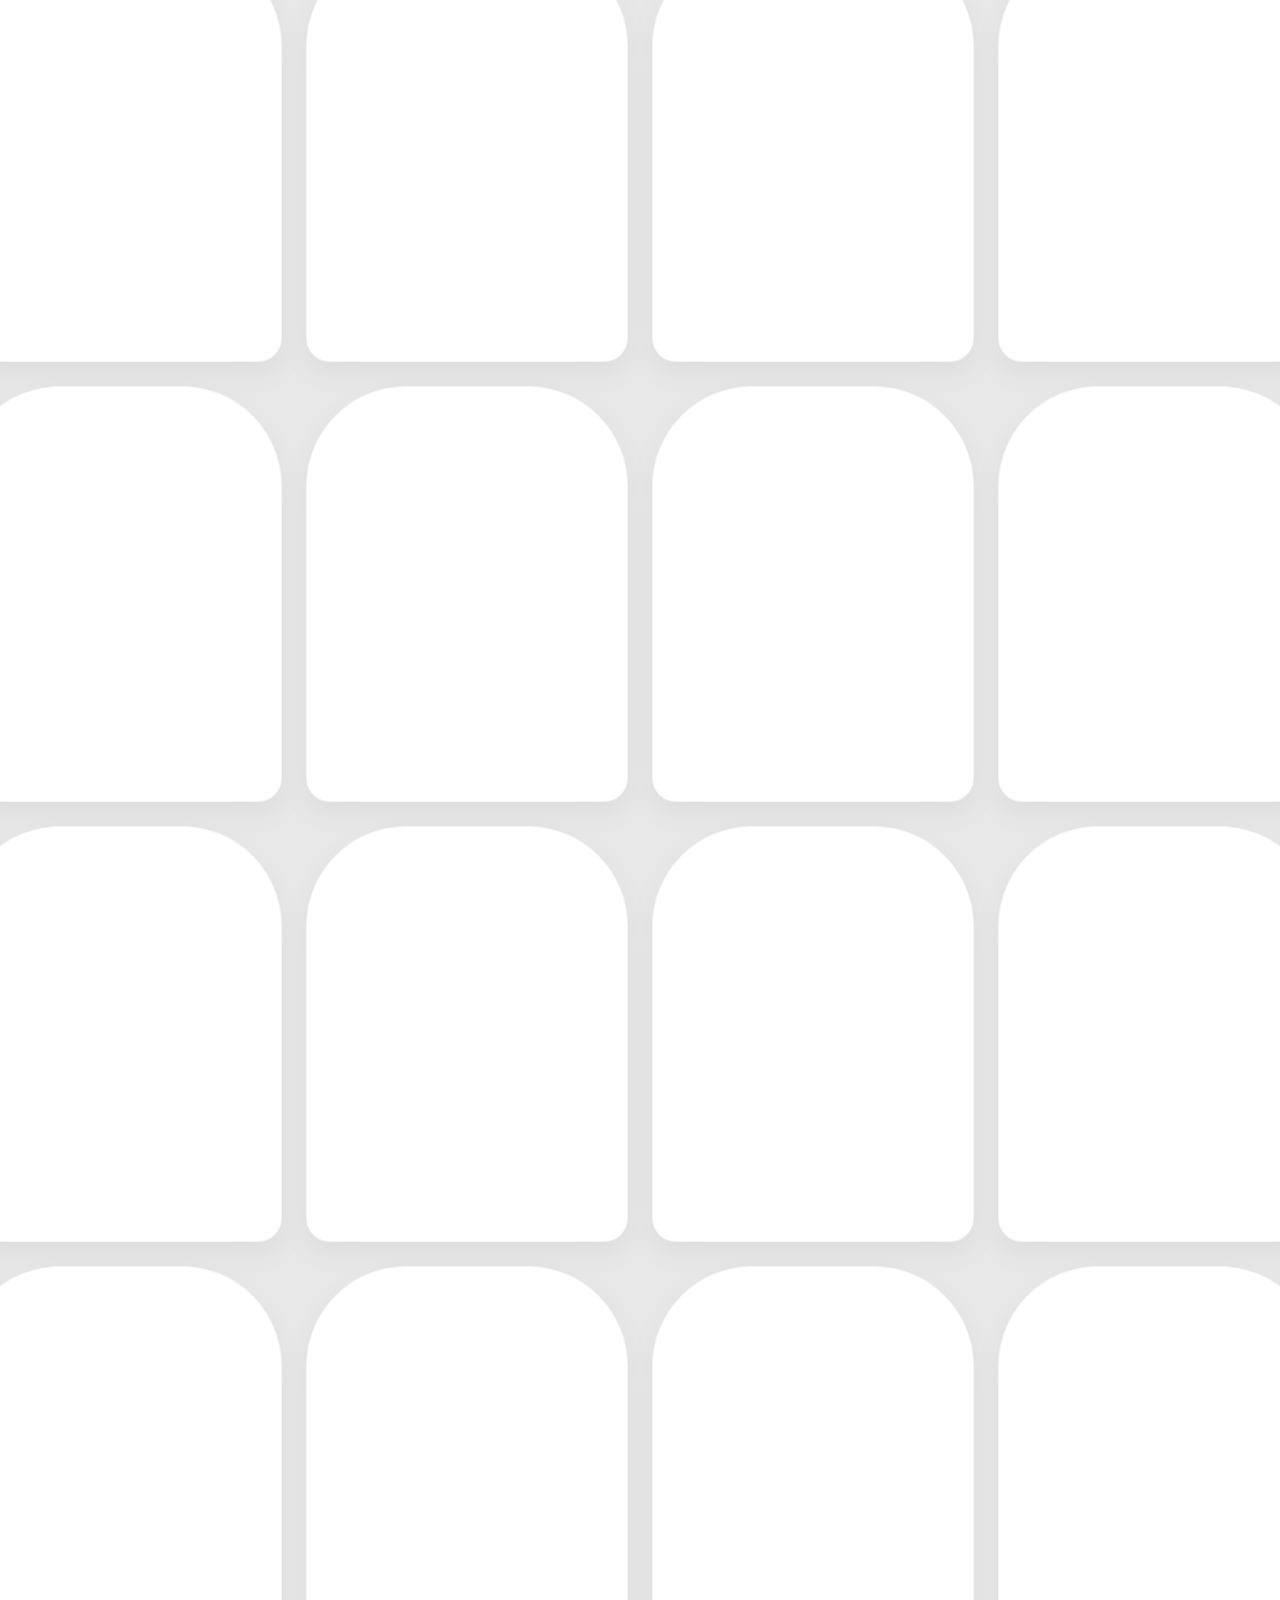
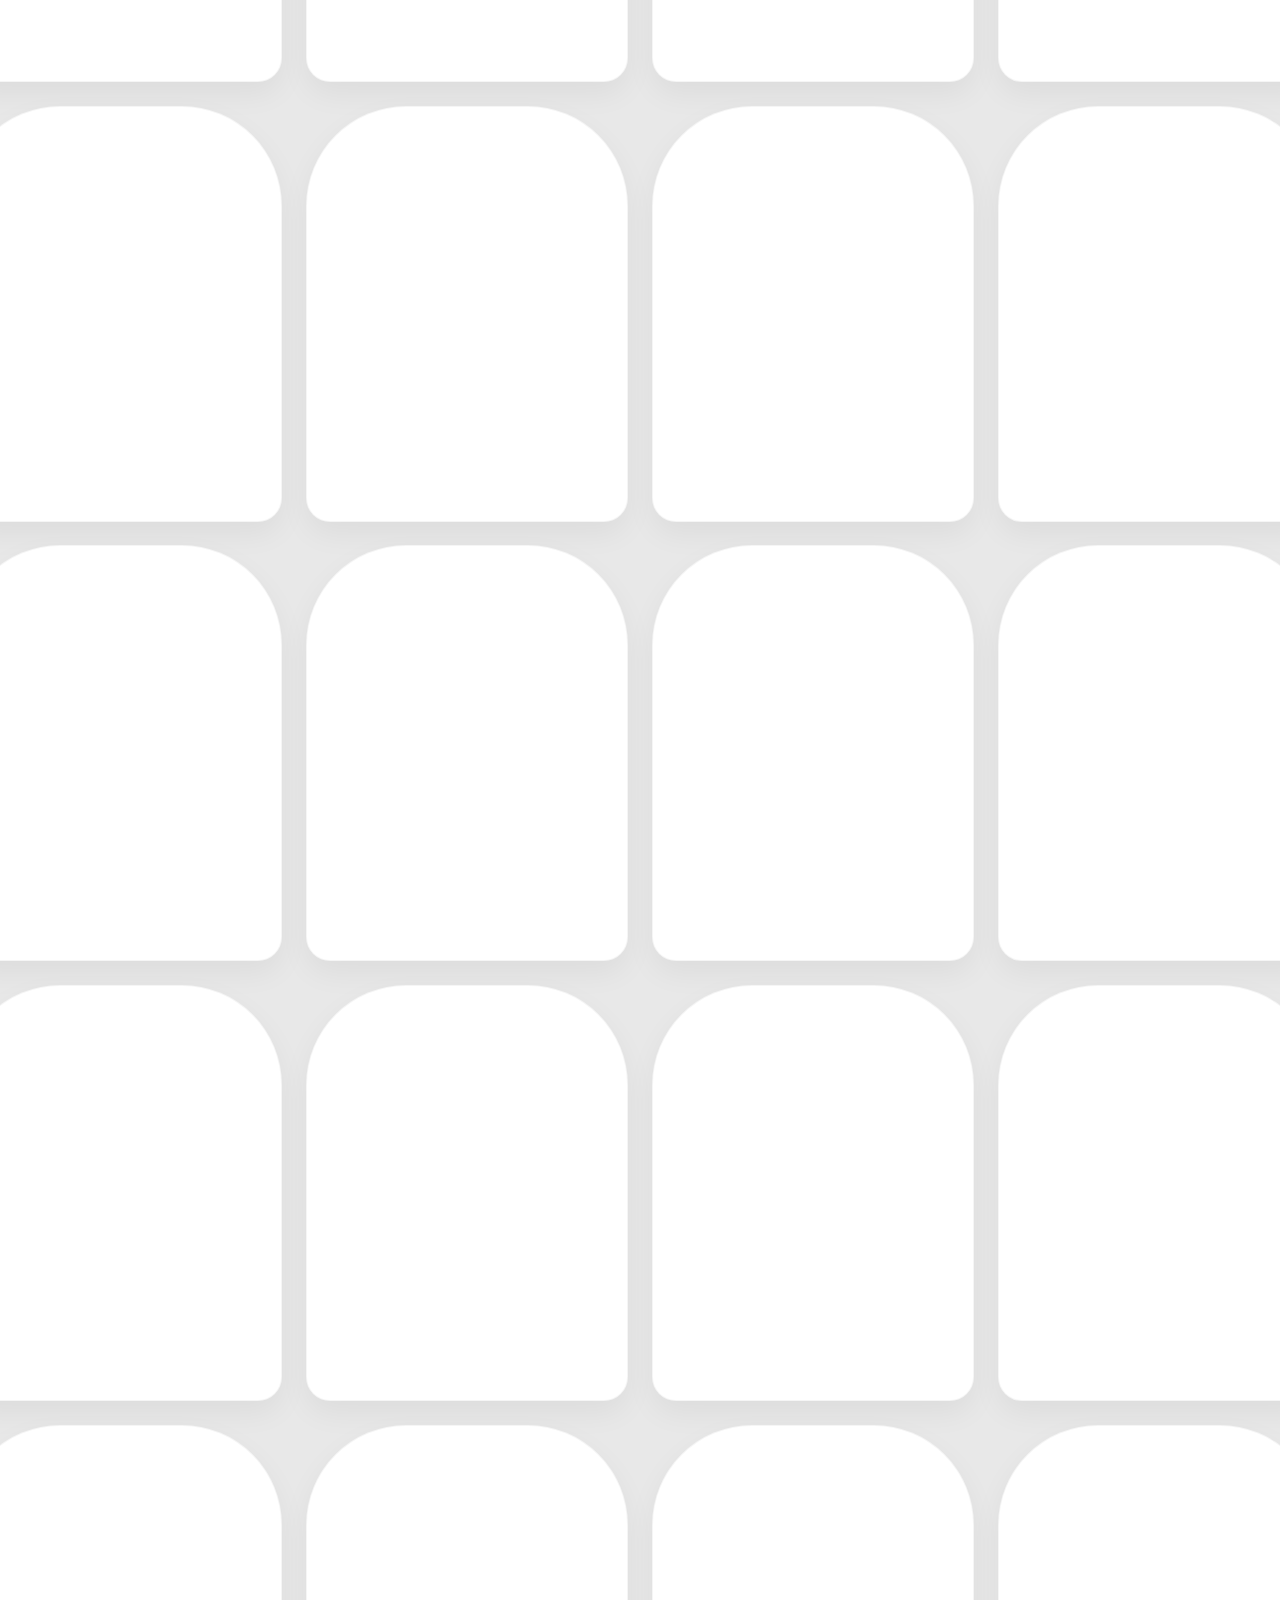
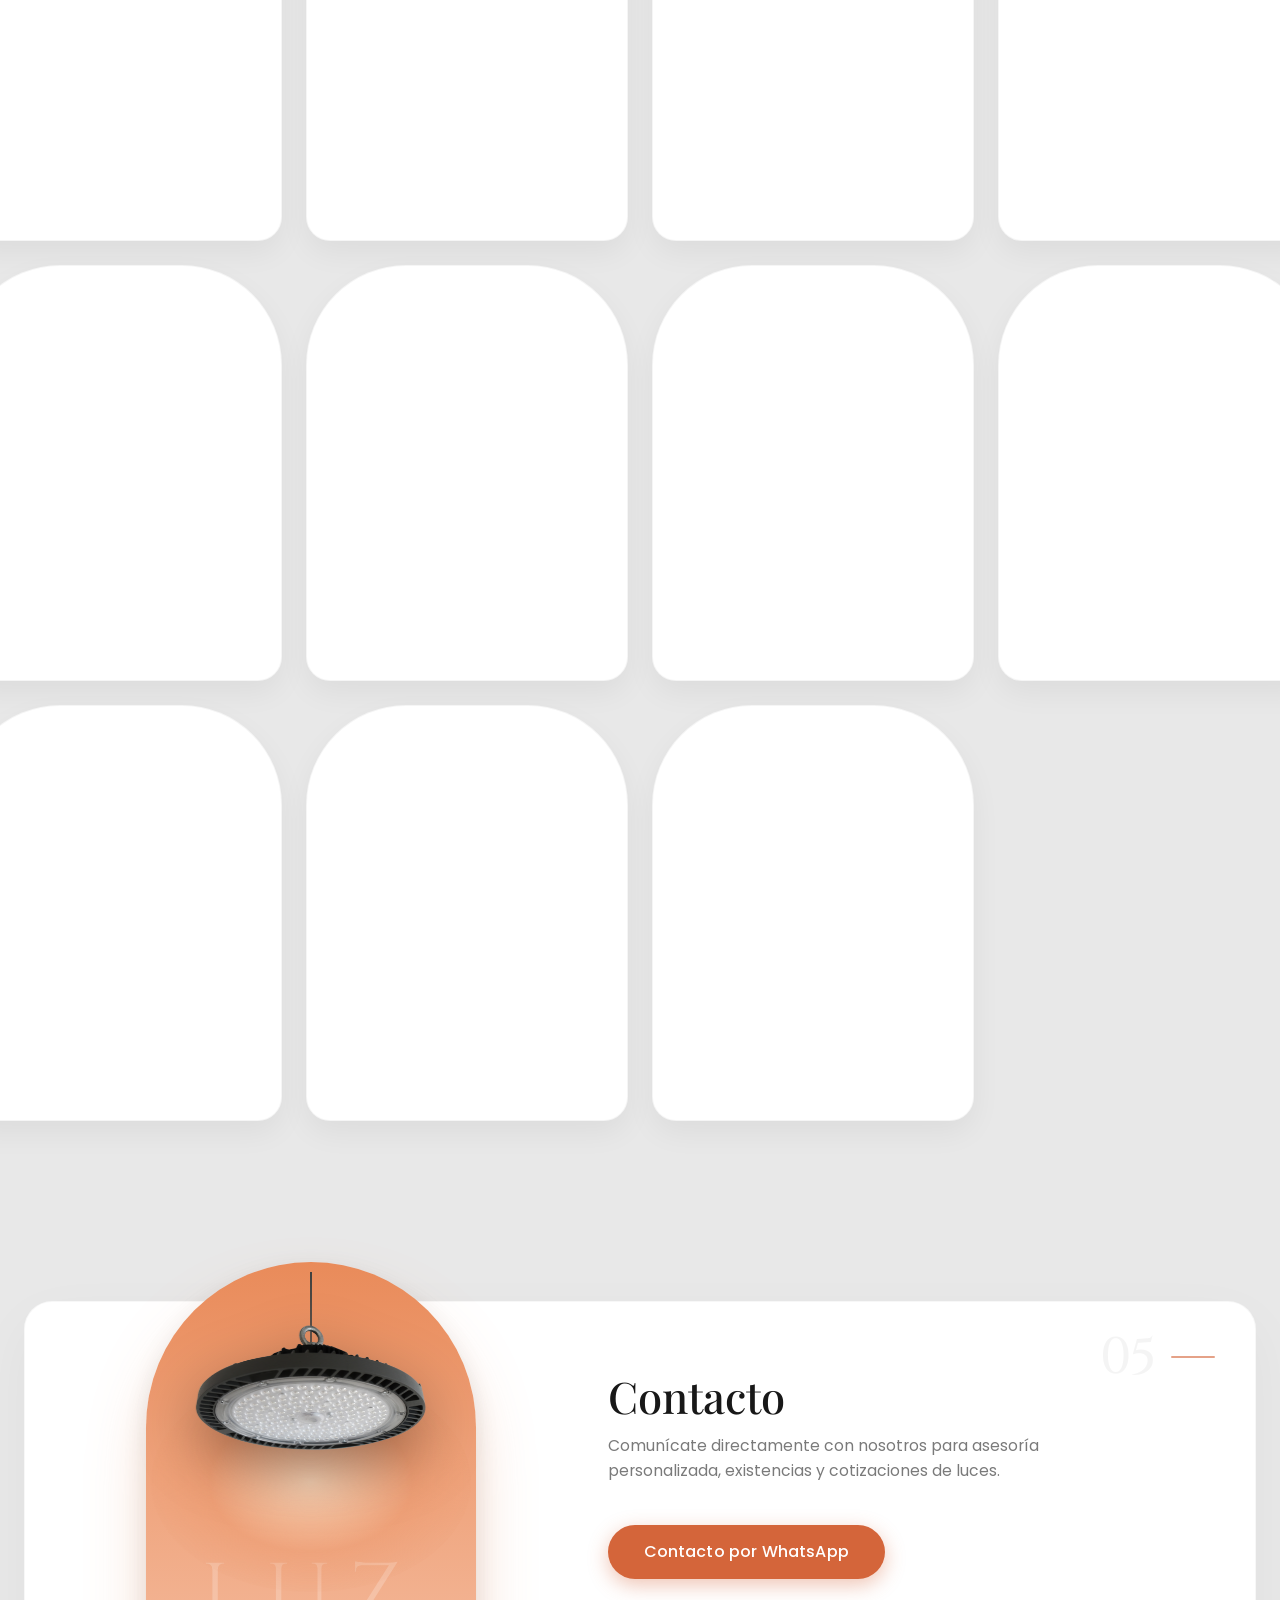
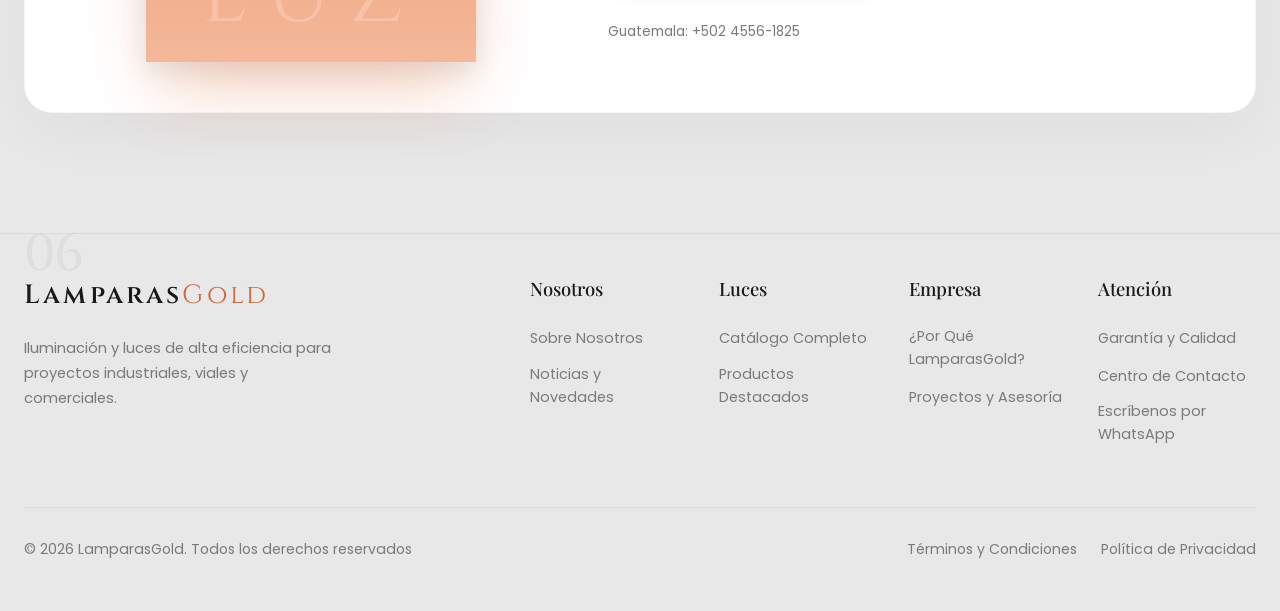
==== commit 51807861: "fix: corrijo errores de navegación" ====
--- a/index.html
+++ b/index.html
@@ -28,7 +28,7 @@
     <li><a href="#why-us" class="nav__link">Nosotros</a></li>
     <li><a href="#our-products" class="nav__link">Catálogo</a></li>
     <li class="nav__mobile-cta"><a
-        href="https://wa.me/50242710763?text=Hola%2C%20quiero%20informaci%C3%B3n%20sobre%20sus%20luces"
+        href="https://wa.me/50245561825?text=Hola%2C%20quiero%20informaci%C3%B3n%20sobre%20sus%20luces"
         target="_blank" rel="noopener noreferrer" class="btn btn--pill btn--primary">Contacto</a></li>
   </ul>
 
@@ -56,7 +56,7 @@
 
         <!-- Right CTA & Hamburger -->
         <div class="navbar__actions">
-          <a href="https://wa.me/50242710763?text=Hola%2C%20quiero%20informaci%C3%B3n%20sobre%20sus%20luces"
+          <a href="https://wa.me/50245561825?text=Hola%2C%20quiero%20informaci%C3%B3n%20sobre%20sus%20luces"
             target="_blank" rel="noopener noreferrer" class="btn btn--pill btn--primary nav__desktop-cta">Contacto</a>
           <button class="menu-toggle" id="menuToggle" aria-label="Abrir menú" aria-expanded="false"
             aria-controls="navLinks">
@@ -109,26 +109,26 @@
 
         <!-- Hero Derecha: Tagline, H1, CTA & Estadísticas -->
         <div class="hero__content">
-          <div class="badge-tag">
+          <!--div class="badge-tag">
             <span class="badge-tag__dot"></span>
             <span class="badge-tag__text">Iluminación Premiada 2026</span>
-          </div>
+          </div-->
 
           <h1 class="hero__title">
             <span class="hero__title-line">Iluminación Única</span>
-            <span class="hero__title-line">Para Tu Hogar</span>
+            <span class="hero__title-line">Para la Industria</span>
           </h1>
 
           <div class="hero__actions">
             <a href="#popular" class="btn btn--pill btn--primary btn--hero">Descubrir Ahora</a>
-            <button class="btn-play" id="btnPlayVideo" type="button" aria-label="Reproducir video de presentación">
+            <!--<button class="btn-play" id="btnPlayVideo" type="button" aria-label="Reproducir video de presentación">
               <span class="btn-play__circle">
                 <svg viewBox="0 0 24 24" class="btn-play__icon" aria-hidden="true">
                   <polygon points="9.5 7.5 16.5 12 9.5 16.5" fill="currentColor" />
                 </svg>
               </span>
-              <span class="btn-play__label">Ver Video</span>
-            </button>
+              span class="btn-play__label">Ver Video</span
+            </button>-->
           </div>
 
           <!-- Estadísticas -->
@@ -170,30 +170,14 @@
       <div class="container">
 
         <!-- Header con número fantasma 02 -->
-        <div class="section-header section-header--with-controls" data-reveal>
+        <div class="section-header" data-reveal>
           <div class="section-header__text">
             <div class="ghost-number" aria-hidden="true">
               <span class="ghost-number__num">02</span>
               <span class="ghost-number__line"></span>
             </div>
-            <h2 class="section-title" id="titlePopular">Productos Populares</h2>
-            <p class="section-subtitle">Encuentra rápidamente nuestras luces más destacadas y de máxima calidad</p>
-          </div>
-
-          <!-- Botones de carrusel (‹ ›) -->
-          <div class="carousel-nav" role="toolbar" aria-label="Controles de carrusel">
-            <button class="nav-circle-btn" id="popularPrev" aria-label="Producto anterior">
-              <svg viewBox="0 0 24 24" fill="none" stroke="currentColor" stroke-width="2" stroke-linecap="round"
-                stroke-linejoin="round" aria-hidden="true">
-                <polyline points="15 18 9 12 15 6"></polyline>
-              </svg>
-            </button>
-            <button class="nav-circle-btn" id="popularNext" aria-label="Producto siguiente">
-              <svg viewBox="0 0 24 24" fill="none" stroke="currentColor" stroke-width="2" stroke-linecap="round"
-                stroke-linejoin="round" aria-hidden="true">
-                <polyline points="9 18 15 12 9 6"></polyline>
-              </svg>
-            </button>
+            <h2 class="section-title" id="titlePopular">Nuestros Productos Más Vendidos</h2>
+            <p class="section-subtitle">Encuentra las mejores opciones para tu negocio y aprovecha nuestras ofertas especiales.</p>
           </div>
         </div>
 
@@ -208,7 +192,7 @@
                 <div class="arch-card__img-box">
                   <img
                     src="assets/img/catalogo/01_Reflectores/60055F-DL_Reflector_100W_(tambien_usada_en_200W_y_250W).png"
-                    alt="Reflector LED 100W LamparasGold" class="arch-card__img" loading="lazy" width="220"
+                    alt="Reflector LED 100W LamparasGold" class="arch-card__img" loading="lazy" decoding="async" width="220"
                     height="260">
                 </div>
               </div>
@@ -226,7 +210,7 @@
                 </div>
                 <div class="arch-card__bottom">
                   <span class="arch-card__price">Cotizar</span>
-                  <a href="https://wa.me/50242710763?text=Hola%2C%20quiero%20informaci%C3%B3n%20sobre%20Reflectores"
+                  <a href="https://wa.me/50245561825?text=Hola%2C%20quiero%20informaci%C3%B3n%20sobre%20Reflectores"
                     target="_blank" rel="noopener noreferrer" class="btn-plus"
                     aria-label="Cotizar Reflector LED 100W por WhatsApp">
                     <svg viewBox="0 0 24 24" fill="none" stroke="currentColor" stroke-width="2.5" stroke-linecap="round"
@@ -245,7 +229,7 @@
                 <div class="arch-card__wire" aria-hidden="true"></div>
                 <div class="arch-card__img-box">
                   <img src="assets/img/catalogo/02_High_Bay_UFO/60056B_UFO_200W.png"
-                    alt="Campana Industrial High Bay UFO 200W LamparasGold" class="arch-card__img" loading="lazy"
+                    alt="Campana Industrial High Bay UFO 200W LamparasGold" class="arch-card__img" loading="lazy" decoding="async"
                     width="220" height="260">
                 </div>
               </div>
@@ -263,7 +247,7 @@
                 </div>
                 <div class="arch-card__bottom">
                   <span class="arch-card__price">Cotizar</span>
-                  <a href="https://wa.me/50242710763?text=Hola%2C%20quiero%20informaci%C3%B3n%20sobre%20High%20Bay%20UFO"
+                  <a href="https://wa.me/50245561825?text=Hola%2C%20quiero%20informaci%C3%B3n%20sobre%20High%20Bay%20UFO"
                     target="_blank" rel="noopener noreferrer" class="btn-plus"
                     aria-label="Cotizar Campana UFO 200W por WhatsApp">
                     <svg viewBox="0 0 24 24" fill="none" stroke="currentColor" stroke-width="2.5" stroke-linecap="round"
@@ -282,7 +266,7 @@
                 <div class="arch-card__wire" aria-hidden="true"></div>
                 <div class="arch-card__img-box">
                   <img src="assets/img/catalogo/03_Street_Light_Cobra/60066B-2_Cobra_100W.png"
-                    alt="Luminaria Street Light Cobra 100W LamparasGold" class="arch-card__img" loading="lazy"
+                    alt="Luminaria Street Light Cobra 100W LamparasGold" class="arch-card__img" loading="lazy" decoding="async"
                     width="220" height="260">
                 </div>
               </div>
@@ -300,7 +284,7 @@
                 </div>
                 <div class="arch-card__bottom">
                   <span class="arch-card__price">Cotizar</span>
-                  <a href="https://wa.me/50242710763?text=Hola%2C%20quiero%20informaci%C3%B3n%20sobre%20Street%20Light%20Cobra"
+                  <a href="https://wa.me/50245561825?text=Hola%2C%20quiero%20informaci%C3%B3n%20sobre%20Street%20Light%20Cobra"
                     target="_blank" rel="noopener noreferrer" class="btn-plus"
                     aria-label="Cotizar Cobra LED 100W por WhatsApp">
                     <svg viewBox="0 0 24 24" fill="none" stroke="currentColor" stroke-width="2.5" stroke-linecap="round"
@@ -319,7 +303,7 @@
                 <div class="arch-card__wire" aria-hidden="true"></div>
                 <div class="arch-card__img-box">
                   <img src="assets/img/catalogo/04_Street_Light_Solar/60086L_Cobra_Solar_150W.png"
-                    alt="Luminaria Street Light Solar 150W LamparasGold" class="arch-card__img" loading="lazy"
+                    alt="Luminaria Street Light Solar 150W LamparasGold" class="arch-card__img" loading="lazy" decoding="async"
                     width="220" height="260">
                 </div>
               </div>
@@ -337,7 +321,7 @@
                 </div>
                 <div class="arch-card__bottom">
                   <span class="arch-card__price">Cotizar</span>
-                  <a href="https://wa.me/50242710763?text=Hola%2C%20quiero%20informaci%C3%B3n%20sobre%20Street%20Light%20Solar"
+                  <a href="https://wa.me/50245561825?text=Hola%2C%20quiero%20informaci%C3%B3n%20sobre%20Street%20Light%20Solar"
                     target="_blank" rel="noopener noreferrer" class="btn-plus"
                     aria-label="Cotizar Cobra Solar 150W por WhatsApp">
                     <svg viewBox="0 0 24 24" fill="none" stroke="currentColor" stroke-width="2.5" stroke-linecap="round"
@@ -372,7 +356,7 @@
               <div class="pendant-wire" aria-hidden="true"></div>
               <div class="pendant-lamp pendant-lamp--feature" data-pendulum>
                 <div class="pendant-lamp__glow" aria-hidden="true"></div>
-                <img src="assets/img/catalogo/02_High_Bay_UFO/60056B_UFO_200W.png"
+                <img src="assets/img/catalogo/04_Street_Light_Solar/60086G_Cobra_Solar_120W.png"
                   alt="Luminaria Industrial High Bay UFO LamparasGold" class="pendant-lamp__img" loading="lazy"
                   width="380" height="480">
               </div>
@@ -390,11 +374,7 @@
             <p class="section-subtitle section-subtitle--block">
               Nuestros productos destacan por su alta eficiencia y durabilidad, garantizando iluminación de calidad superior para cada proyecto.
             </p>
-
-            <!-- Acordeón interactivo -->
             <div class="accordion" id="whyAccordion" role="tablist" aria-label="Razones para elegirnos">
-
-              <!-- Item 1 -->
               <div class="accordion__item">
                 <button class="accordion__header" type="button" aria-expanded="false" aria-controls="accContent1"
                   id="accHeader1">
@@ -408,12 +388,12 @@
                 </button>
                 <div class="accordion__collapse" id="accContent1" role="tabpanel" aria-labelledby="accHeader1" hidden>
                   <div class="accordion__body">
-                    <p>Incorporamos continuamente modelos con tecnología óptica de vanguardia y estética arquitectónica moderna.</p>
+                    <p>Incorporamos continuamente modelos con tecnología óptica de vanguardia y material de aluminio.</p>
                   </div>
                 </div>
               </div>
 
-              <!-- Item 2 (Abierto por defecto) -->
+              
               <div class="accordion__item is-open">
                 <button class="accordion__header" type="button" aria-expanded="true" aria-controls="accContent2"
                   id="accHeader2">
@@ -432,7 +412,7 @@
                 </div>
               </div>
 
-              <!-- Item 3 -->
+              
               <div class="accordion__item">
                 <button class="accordion__header" type="button" aria-expanded="false" aria-controls="accContent3"
                   id="accHeader3">
@@ -451,7 +431,7 @@
                 </div>
               </div>
 
-              <!-- Item 4 -->
+              
               <div class="accordion__item">
                 <button class="accordion__header" type="button" aria-expanded="false" aria-controls="accContent4"
                   id="accHeader4">
@@ -472,10 +452,9 @@
 
             </div>
           </div>
-
         </div>
       </div>
-    </section>
+    </section> 
 
 
     <!-- ===== 4. OUR PRODUCT (04) ===== -->
@@ -551,7 +530,7 @@
                 </div>
               <div class="arch-card__bottom">
                 <span class="arch-card__price">Cotizar</span>
-                <a href="https://wa.me/50242710763?text=Hola%2C%20quiero%20informaci%C3%B3n%20sobre%20Reflector%20LED%2020W"
+                <a href="https://wa.me/50245561825?text=Hola%2C%20quiero%20informaci%C3%B3n%20sobre%20Reflector%20LED%2020W"
                   target="_blank" rel="noopener noreferrer" class="btn-plus" aria-label="Cotizar Reflector LED 20W por WhatsApp">
                   <svg viewBox="0 0 24 24" fill="none" stroke="currentColor" stroke-width="2.5" stroke-linecap="round" stroke-linejoin="round" aria-hidden="true">
                     <line x1="12" y1="5" x2="12" y2="19"></line><line x1="5" y1="12" x2="19" y2="12"></line>
@@ -584,7 +563,7 @@
                 </div>
               <div class="arch-card__bottom">
                 <span class="arch-card__price">Cotizar</span>
-                <a href="https://wa.me/50242710763?text=Hola%2C%20quiero%20informaci%C3%B3n%20sobre%20Reflector%20LED%2030W"
+                <a href="https://wa.me/50245561825?text=Hola%2C%20quiero%20informaci%C3%B3n%20sobre%20Reflector%20LED%2030W"
                   target="_blank" rel="noopener noreferrer" class="btn-plus" aria-label="Cotizar Reflector LED 30W por WhatsApp">
                   <svg viewBox="0 0 24 24" fill="none" stroke="currentColor" stroke-width="2.5" stroke-linecap="round" stroke-linejoin="round" aria-hidden="true">
                     <line x1="12" y1="5" x2="12" y2="19"></line><line x1="5" y1="12" x2="19" y2="12"></line>
@@ -617,7 +596,7 @@
                 </div>
               <div class="arch-card__bottom">
                 <span class="arch-card__price">Cotizar</span>
-                <a href="https://wa.me/50242710763?text=Hola%2C%20quiero%20informaci%C3%B3n%20sobre%20Reflector%20LED%2050W"
+                <a href="https://wa.me/50245561825?text=Hola%2C%20quiero%20informaci%C3%B3n%20sobre%20Reflector%20LED%2050W"
                   target="_blank" rel="noopener noreferrer" class="btn-plus" aria-label="Cotizar Reflector LED 50W por WhatsApp">
                   <svg viewBox="0 0 24 24" fill="none" stroke="currentColor" stroke-width="2.5" stroke-linecap="round" stroke-linejoin="round" aria-hidden="true">
                     <line x1="12" y1="5" x2="12" y2="19"></line><line x1="5" y1="12" x2="19" y2="12"></line>
@@ -650,7 +629,7 @@
                 </div>
               <div class="arch-card__bottom">
                 <span class="arch-card__price">Cotizar</span>
-                <a href="https://wa.me/50242710763?text=Hola%2C%20quiero%20informaci%C3%B3n%20sobre%20Reflector%20LED%20100W"
+                <a href="https://wa.me/50245561825?text=Hola%2C%20quiero%20informaci%C3%B3n%20sobre%20Reflector%20LED%20100W"
                   target="_blank" rel="noopener noreferrer" class="btn-plus" aria-label="Cotizar Reflector LED 100W por WhatsApp">
                   <svg viewBox="0 0 24 24" fill="none" stroke="currentColor" stroke-width="2.5" stroke-linecap="round" stroke-linejoin="round" aria-hidden="true">
                     <line x1="12" y1="5" x2="12" y2="19"></line><line x1="5" y1="12" x2="19" y2="12"></line>
@@ -683,7 +662,7 @@
                 </div>
               <div class="arch-card__bottom">
                 <span class="arch-card__price">Cotizar</span>
-                <a href="https://wa.me/50242710763?text=Hola%2C%20quiero%20informaci%C3%B3n%20sobre%20Reflector%20LED%20150W"
+                <a href="https://wa.me/50245561825?text=Hola%2C%20quiero%20informaci%C3%B3n%20sobre%20Reflector%20LED%20150W"
                   target="_blank" rel="noopener noreferrer" class="btn-plus" aria-label="Cotizar Reflector LED 150W por WhatsApp">
                   <svg viewBox="0 0 24 24" fill="none" stroke="currentColor" stroke-width="2.5" stroke-linecap="round" stroke-linejoin="round" aria-hidden="true">
                     <line x1="12" y1="5" x2="12" y2="19"></line><line x1="5" y1="12" x2="19" y2="12"></line>
@@ -716,7 +695,7 @@
                 </div>
               <div class="arch-card__bottom">
                 <span class="arch-card__price">Cotizar</span>
-                <a href="https://wa.me/50242710763?text=Hola%2C%20quiero%20informaci%C3%B3n%20sobre%20Reflector%20LED%20300W"
+                <a href="https://wa.me/50245561825?text=Hola%2C%20quiero%20informaci%C3%B3n%20sobre%20Reflector%20LED%20300W"
                   target="_blank" rel="noopener noreferrer" class="btn-plus" aria-label="Cotizar Reflector LED 300W por WhatsApp">
                   <svg viewBox="0 0 24 24" fill="none" stroke="currentColor" stroke-width="2.5" stroke-linecap="round" stroke-linejoin="round" aria-hidden="true">
                     <line x1="12" y1="5" x2="12" y2="19"></line><line x1="5" y1="12" x2="19" y2="12"></line>
@@ -749,7 +728,7 @@
                 </div>
               <div class="arch-card__bottom">
                 <span class="arch-card__price">Cotizar</span>
-                <a href="https://wa.me/50242710763?text=Hola%2C%20quiero%20informaci%C3%B3n%20sobre%20Reflector%20LED%20400W"
+                <a href="https://wa.me/50245561825?text=Hola%2C%20quiero%20informaci%C3%B3n%20sobre%20Reflector%20LED%20400W"
                   target="_blank" rel="noopener noreferrer" class="btn-plus" aria-label="Cotizar Reflector LED 400W por WhatsApp">
                   <svg viewBox="0 0 24 24" fill="none" stroke="currentColor" stroke-width="2.5" stroke-linecap="round" stroke-linejoin="round" aria-hidden="true">
                     <line x1="12" y1="5" x2="12" y2="19"></line><line x1="5" y1="12" x2="19" y2="12"></line>
@@ -782,7 +761,7 @@
                 </div>
               <div class="arch-card__bottom">
                 <span class="arch-card__price">Cotizar</span>
-                <a href="https://wa.me/50242710763?text=Hola%2C%20quiero%20informaci%C3%B3n%20sobre%20Reflector%20LED%20500W"
+                <a href="https://wa.me/50245561825?text=Hola%2C%20quiero%20informaci%C3%B3n%20sobre%20Reflector%20LED%20500W"
                   target="_blank" rel="noopener noreferrer" class="btn-plus" aria-label="Cotizar Reflector LED 500W por WhatsApp">
                   <svg viewBox="0 0 24 24" fill="none" stroke="currentColor" stroke-width="2.5" stroke-linecap="round" stroke-linejoin="round" aria-hidden="true">
                     <line x1="12" y1="5" x2="12" y2="19"></line><line x1="5" y1="12" x2="19" y2="12"></line>
@@ -817,7 +796,7 @@
                 </div>
               <div class="arch-card__bottom">
                 <span class="arch-card__price">Cotizar</span>
-                <a href="https://wa.me/50242710763?text=Hola%2C%20quiero%20informaci%C3%B3n%20sobre%20Campana%20UFO%20100W"
+                <a href="https://wa.me/50245561825?text=Hola%2C%20quiero%20informaci%C3%B3n%20sobre%20Campana%20UFO%20100W"
                   target="_blank" rel="noopener noreferrer" class="btn-plus" aria-label="Cotizar Campana UFO 100W por WhatsApp">
                   <svg viewBox="0 0 24 24" fill="none" stroke="currentColor" stroke-width="2.5" stroke-linecap="round" stroke-linejoin="round" aria-hidden="true">
                     <line x1="12" y1="5" x2="12" y2="19"></line><line x1="5" y1="12" x2="19" y2="12"></line>
@@ -850,7 +829,7 @@
                 </div>
               <div class="arch-card__bottom">
                 <span class="arch-card__price">Cotizar</span>
-                <a href="https://wa.me/50242710763?text=Hola%2C%20quiero%20informaci%C3%B3n%20sobre%20Campana%20UFO%20200W"
+                <a href="https://wa.me/50245561825?text=Hola%2C%20quiero%20informaci%C3%B3n%20sobre%20Campana%20UFO%20200W"
                   target="_blank" rel="noopener noreferrer" class="btn-plus" aria-label="Cotizar Campana UFO 200W por WhatsApp">
                   <svg viewBox="0 0 24 24" fill="none" stroke="currentColor" stroke-width="2.5" stroke-linecap="round" stroke-linejoin="round" aria-hidden="true">
                     <line x1="12" y1="5" x2="12" y2="19"></line><line x1="5" y1="12" x2="19" y2="12"></line>
@@ -883,7 +862,7 @@
                 </div>
               <div class="arch-card__bottom">
                 <span class="arch-card__price">Cotizar</span>
-                <a href="https://wa.me/50242710763?text=Hola%2C%20quiero%20informaci%C3%B3n%20sobre%20Campana%20UFO%20150W%20250W"
+                <a href="https://wa.me/50245561825?text=Hola%2C%20quiero%20informaci%C3%B3n%20sobre%20Campana%20UFO%20150W%20250W"
                   target="_blank" rel="noopener noreferrer" class="btn-plus" aria-label="Cotizar Campana UFO 150W 250W por WhatsApp">
                   <svg viewBox="0 0 24 24" fill="none" stroke="currentColor" stroke-width="2.5" stroke-linecap="round" stroke-linejoin="round" aria-hidden="true">
                     <line x1="12" y1="5" x2="12" y2="19"></line><line x1="5" y1="12" x2="19" y2="12"></line>
@@ -918,7 +897,7 @@
                 </div>
               <div class="arch-card__bottom">
                 <span class="arch-card__price">Cotizar</span>
-                <a href="https://wa.me/50242710763?text=Hola%2C%20quiero%20informaci%C3%B3n%20sobre%20Cobra%20LED%2050W"
+                <a href="https://wa.me/50245561825?text=Hola%2C%20quiero%20informaci%C3%B3n%20sobre%20Cobra%20LED%2050W"
                   target="_blank" rel="noopener noreferrer" class="btn-plus" aria-label="Cotizar Cobra LED 50W por WhatsApp">
                   <svg viewBox="0 0 24 24" fill="none" stroke="currentColor" stroke-width="2.5" stroke-linecap="round" stroke-linejoin="round" aria-hidden="true">
                     <line x1="12" y1="5" x2="12" y2="19"></line><line x1="5" y1="12" x2="19" y2="12"></line>
@@ -951,7 +930,7 @@
                 </div>
               <div class="arch-card__bottom">
                 <span class="arch-card__price">Cotizar</span>
-                <a href="https://wa.me/50242710763?text=Hola%2C%20quiero%20informaci%C3%B3n%20sobre%20Cobra%20LED%20100W"
+                <a href="https://wa.me/50245561825?text=Hola%2C%20quiero%20informaci%C3%B3n%20sobre%20Cobra%20LED%20100W"
                   target="_blank" rel="noopener noreferrer" class="btn-plus" aria-label="Cotizar Cobra LED 100W por WhatsApp">
                   <svg viewBox="0 0 24 24" fill="none" stroke="currentColor" stroke-width="2.5" stroke-linecap="round" stroke-linejoin="round" aria-hidden="true">
                     <line x1="12" y1="5" x2="12" y2="19"></line><line x1="5" y1="12" x2="19" y2="12"></line>
@@ -984,7 +963,7 @@
                 </div>
               <div class="arch-card__bottom">
                 <span class="arch-card__price">Cotizar</span>
-                <a href="https://wa.me/50242710763?text=Hola%2C%20quiero%20informaci%C3%B3n%20sobre%20Cobra%20LED%20150W"
+                <a href="https://wa.me/50245561825?text=Hola%2C%20quiero%20informaci%C3%B3n%20sobre%20Cobra%20LED%20150W"
                   target="_blank" rel="noopener noreferrer" class="btn-plus" aria-label="Cotizar Cobra LED 150W por WhatsApp">
                   <svg viewBox="0 0 24 24" fill="none" stroke="currentColor" stroke-width="2.5" stroke-linecap="round" stroke-linejoin="round" aria-hidden="true">
                     <line x1="12" y1="5" x2="12" y2="19"></line><line x1="5" y1="12" x2="19" y2="12"></line>
@@ -1017,7 +996,7 @@
                 </div>
               <div class="arch-card__bottom">
                 <span class="arch-card__price">Cotizar</span>
-                <a href="https://wa.me/50242710763?text=Hola%2C%20quiero%20informaci%C3%B3n%20sobre%20Cobra%20LED%20200W"
+                <a href="https://wa.me/50245561825?text=Hola%2C%20quiero%20informaci%C3%B3n%20sobre%20Cobra%20LED%20200W"
                   target="_blank" rel="noopener noreferrer" class="btn-plus" aria-label="Cotizar Cobra LED 200W por WhatsApp">
                   <svg viewBox="0 0 24 24" fill="none" stroke="currentColor" stroke-width="2.5" stroke-linecap="round" stroke-linejoin="round" aria-hidden="true">
                     <line x1="12" y1="5" x2="12" y2="19"></line><line x1="5" y1="12" x2="19" y2="12"></line>
@@ -1052,7 +1031,7 @@
                 </div>
               <div class="arch-card__bottom">
                 <span class="arch-card__price">Cotizar</span>
-                <a href="https://wa.me/50242710763?text=Hola%2C%20quiero%20informaci%C3%B3n%20sobre%20Cobra%20Solar%2090W"
+                <a href="https://wa.me/50245561825?text=Hola%2C%20quiero%20informaci%C3%B3n%20sobre%20Cobra%20Solar%2090W"
                   target="_blank" rel="noopener noreferrer" class="btn-plus" aria-label="Cotizar Cobra Solar 90W por WhatsApp">
                   <svg viewBox="0 0 24 24" fill="none" stroke="currentColor" stroke-width="2.5" stroke-linecap="round" stroke-linejoin="round" aria-hidden="true">
                     <line x1="12" y1="5" x2="12" y2="19"></line><line x1="5" y1="12" x2="19" y2="12"></line>
@@ -1085,7 +1064,7 @@
                 </div>
               <div class="arch-card__bottom">
                 <span class="arch-card__price">Cotizar</span>
-                <a href="https://wa.me/50242710763?text=Hola%2C%20quiero%20informaci%C3%B3n%20sobre%20Cobra%20Solar%20120W"
+                <a href="https://wa.me/50245561825?text=Hola%2C%20quiero%20informaci%C3%B3n%20sobre%20Cobra%20Solar%20120W"
                   target="_blank" rel="noopener noreferrer" class="btn-plus" aria-label="Cotizar Cobra Solar 120W por WhatsApp">
                   <svg viewBox="0 0 24 24" fill="none" stroke="currentColor" stroke-width="2.5" stroke-linecap="round" stroke-linejoin="round" aria-hidden="true">
                     <line x1="12" y1="5" x2="12" y2="19"></line><line x1="5" y1="12" x2="19" y2="12"></line>
@@ -1118,7 +1097,7 @@
                 </div>
               <div class="arch-card__bottom">
                 <span class="arch-card__price">Cotizar</span>
-                <a href="https://wa.me/50242710763?text=Hola%2C%20quiero%20informaci%C3%B3n%20sobre%20Cobra%20Solar%20150W"
+                <a href="https://wa.me/50245561825?text=Hola%2C%20quiero%20informaci%C3%B3n%20sobre%20Cobra%20Solar%20150W"
                   target="_blank" rel="noopener noreferrer" class="btn-plus" aria-label="Cotizar Cobra Solar 150W por WhatsApp">
                   <svg viewBox="0 0 24 24" fill="none" stroke="currentColor" stroke-width="2.5" stroke-linecap="round" stroke-linejoin="round" aria-hidden="true">
                     <line x1="12" y1="5" x2="12" y2="19"></line><line x1="5" y1="12" x2="19" y2="12"></line>
@@ -1153,7 +1132,7 @@
                 </div>
               <div class="arch-card__bottom">
                 <span class="arch-card__price">Cotizar</span>
-                <a href="https://wa.me/50242710763?text=Hola%2C%20quiero%20informaci%C3%B3n%20sobre%20Panel%20LED%201x2"
+                <a href="https://wa.me/50245561825?text=Hola%2C%20quiero%20informaci%C3%B3n%20sobre%20Panel%20LED%201x2"
                   target="_blank" rel="noopener noreferrer" class="btn-plus" aria-label="Cotizar Panel LED 1x2 por WhatsApp">
                   <svg viewBox="0 0 24 24" fill="none" stroke="currentColor" stroke-width="2.5" stroke-linecap="round" stroke-linejoin="round" aria-hidden="true">
                     <line x1="12" y1="5" x2="12" y2="19"></line><line x1="5" y1="12" x2="19" y2="12"></line>
@@ -1186,7 +1165,7 @@
                 </div>
               <div class="arch-card__bottom">
                 <span class="arch-card__price">Cotizar</span>
-                <a href="https://wa.me/50242710763?text=Hola%2C%20quiero%20informaci%C3%B3n%20sobre%20Panel%20LED%202x4"
+                <a href="https://wa.me/50245561825?text=Hola%2C%20quiero%20informaci%C3%B3n%20sobre%20Panel%20LED%202x4"
                   target="_blank" rel="noopener noreferrer" class="btn-plus" aria-label="Cotizar Panel LED 2x4 por WhatsApp">
                   <svg viewBox="0 0 24 24" fill="none" stroke="currentColor" stroke-width="2.5" stroke-linecap="round" stroke-linejoin="round" aria-hidden="true">
                     <line x1="12" y1="5" x2="12" y2="19"></line><line x1="5" y1="12" x2="19" y2="12"></line>
@@ -1219,7 +1198,7 @@
                 </div>
               <div class="arch-card__bottom">
                 <span class="arch-card__price">Cotizar</span>
-                <a href="https://wa.me/50242710763?text=Hola%2C%20quiero%20informaci%C3%B3n%20sobre%20Panel%20LED%202x2"
+                <a href="https://wa.me/50245561825?text=Hola%2C%20quiero%20informaci%C3%B3n%20sobre%20Panel%20LED%202x2"
                   target="_blank" rel="noopener noreferrer" class="btn-plus" aria-label="Cotizar Panel LED 2x2 por WhatsApp">
                   <svg viewBox="0 0 24 24" fill="none" stroke="currentColor" stroke-width="2.5" stroke-linecap="round" stroke-linejoin="round" aria-hidden="true">
                     <line x1="12" y1="5" x2="12" y2="19"></line><line x1="5" y1="12" x2="19" y2="12"></line>
@@ -1252,7 +1231,7 @@
                 </div>
               <div class="arch-card__bottom">
                 <span class="arch-card__price">Cotizar</span>
-                <a href="https://wa.me/50242710763?text=Hola%2C%20quiero%20informaci%C3%B3n%20sobre%20L%C3%A1mpara%20Estadio%20500W"
+                <a href="https://wa.me/50245561825?text=Hola%2C%20quiero%20informaci%C3%B3n%20sobre%20L%C3%A1mpara%20Estadio%20500W"
                   target="_blank" rel="noopener noreferrer" class="btn-plus" aria-label="Cotizar Lámpara Estadio 500W por WhatsApp">
                   <svg viewBox="0 0 24 24" fill="none" stroke="currentColor" stroke-width="2.5" stroke-linecap="round" stroke-linejoin="round" aria-hidden="true">
                     <line x1="12" y1="5" x2="12" y2="19"></line><line x1="5" y1="12" x2="19" y2="12"></line>
@@ -1285,7 +1264,7 @@
                 </div>
               <div class="arch-card__bottom">
                 <span class="arch-card__price">Cotizar</span>
-                <a href="https://wa.me/50242710763?text=Hola%2C%20quiero%20informaci%C3%B3n%20sobre%20L%C3%A1mpara%20Estadio%20300W"
+                <a href="https://wa.me/50245561825?text=Hola%2C%20quiero%20informaci%C3%B3n%20sobre%20L%C3%A1mpara%20Estadio%20300W"
                   target="_blank" rel="noopener noreferrer" class="btn-plus" aria-label="Cotizar Lámpara Estadio 300W por WhatsApp">
                   <svg viewBox="0 0 24 24" fill="none" stroke="currentColor" stroke-width="2.5" stroke-linecap="round" stroke-linejoin="round" aria-hidden="true">
                     <line x1="12" y1="5" x2="12" y2="19"></line><line x1="5" y1="12" x2="19" y2="12"></line>
@@ -1318,7 +1297,7 @@
                 </div>
               <div class="arch-card__bottom">
                 <span class="arch-card__price">Cotizar</span>
-                <a href="https://wa.me/50242710763?text=Hola%2C%20quiero%20informaci%C3%B3n%20sobre%20Base%20para%20Tubo%20LED"
+                <a href="https://wa.me/50245561825?text=Hola%2C%20quiero%20informaci%C3%B3n%20sobre%20Base%20para%20Tubo%20LED"
                   target="_blank" rel="noopener noreferrer" class="btn-plus" aria-label="Cotizar Base para Tubo LED por WhatsApp">
                   <svg viewBox="0 0 24 24" fill="none" stroke="currentColor" stroke-width="2.5" stroke-linecap="round" stroke-linejoin="round" aria-hidden="true">
                     <line x1="12" y1="5" x2="12" y2="19"></line><line x1="5" y1="12" x2="19" y2="12"></line>
@@ -1351,7 +1330,7 @@
                 </div>
               <div class="arch-card__bottom">
                 <span class="arch-card__price">Cotizar</span>
-                <a href="https://wa.me/50242710763?text=Hola%2C%20quiero%20informaci%C3%B3n%20sobre%20L%C3%A1mpara%20LED%20Lineal%20100W"
+                <a href="https://wa.me/50245561825?text=Hola%2C%20quiero%20informaci%C3%B3n%20sobre%20L%C3%A1mpara%20LED%20Lineal%20100W"
                   target="_blank" rel="noopener noreferrer" class="btn-plus" aria-label="Cotizar Lámpara LED Lineal por WhatsApp">
                   <svg viewBox="0 0 24 24" fill="none" stroke="currentColor" stroke-width="2.5" stroke-linecap="round" stroke-linejoin="round" aria-hidden="true">
                     <line x1="12" y1="5" x2="12" y2="19"></line><line x1="5" y1="12" x2="19" y2="12"></line>
@@ -1384,7 +1363,7 @@
                 </div>
               <div class="arch-card__bottom">
                 <span class="arch-card__price">Cotizar</span>
-                <a href="https://wa.me/50242710763?text=Hola%2C%20quiero%20informaci%C3%B3n%20sobre%20L%C3%A1mpara%20Gasolinera%20500W"
+                <a href="https://wa.me/50245561825?text=Hola%2C%20quiero%20informaci%C3%B3n%20sobre%20L%C3%A1mpara%20Gasolinera%20500W"
                   target="_blank" rel="noopener noreferrer" class="btn-plus" aria-label="Cotizar Lámpara Gasolinera por WhatsApp">
                   <svg viewBox="0 0 24 24" fill="none" stroke="currentColor" stroke-width="2.5" stroke-linecap="round" stroke-linejoin="round" aria-hidden="true">
                     <line x1="12" y1="5" x2="12" y2="19"></line><line x1="5" y1="12" x2="19" y2="12"></line>
@@ -1417,7 +1396,7 @@
                 </div>
               <div class="arch-card__bottom">
                 <span class="arch-card__price">Cotizar</span>
-                <a href="https://wa.me/50242710763?text=Hola%2C%20quiero%20informaci%C3%B3n%20sobre%20Wall%20Pack%2040W"
+                <a href="https://wa.me/50245561825?text=Hola%2C%20quiero%20informaci%C3%B3n%20sobre%20Wall%20Pack%2040W"
                   target="_blank" rel="noopener noreferrer" class="btn-plus" aria-label="Cotizar Wall Pack 40W por WhatsApp">
                   <svg viewBox="0 0 24 24" fill="none" stroke="currentColor" stroke-width="2.5" stroke-linecap="round" stroke-linejoin="round" aria-hidden="true">
                     <line x1="12" y1="5" x2="12" y2="19"></line><line x1="5" y1="12" x2="19" y2="12"></line>
@@ -1450,7 +1429,7 @@
                 </div>
               <div class="arch-card__bottom">
                 <span class="arch-card__price">Cotizar</span>
-                <a href="https://wa.me/50242710763?text=Hola%2C%20quiero%20informaci%C3%B3n%20sobre%20L%C3%A1mpara%20de%20Emergencia"
+                <a href="https://wa.me/50245561825?text=Hola%2C%20quiero%20informaci%C3%B3n%20sobre%20L%C3%A1mpara%20de%20Emergencia"
                   target="_blank" rel="noopener noreferrer" class="btn-plus" aria-label="Cotizar Lámpara de Emergencia por WhatsApp">
                   <svg viewBox="0 0 24 24" fill="none" stroke="currentColor" stroke-width="2.5" stroke-linecap="round" stroke-linejoin="round" aria-hidden="true">
                     <line x1="12" y1="5" x2="12" y2="19"></line><line x1="5" y1="12" x2="19" y2="12"></line>
@@ -1483,7 +1462,7 @@
                 </div>
               <div class="arch-card__bottom">
                 <span class="arch-card__price">Cotizar</span>
-                <a href="https://wa.me/50242710763?text=Hola%2C%20quiero%20informaci%C3%B3n%20sobre%20L%C3%A1mpara%20LED%20Antipolvo%20Humedad"
+                <a href="https://wa.me/50245561825?text=Hola%2C%20quiero%20informaci%C3%B3n%20sobre%20L%C3%A1mpara%20LED%20Antipolvo%20Humedad"
                   target="_blank" rel="noopener noreferrer" class="btn-plus" aria-label="Cotizar Lámpara Antipolvo Humedad por WhatsApp">
                   <svg viewBox="0 0 24 24" fill="none" stroke="currentColor" stroke-width="2.5" stroke-linecap="round" stroke-linejoin="round" aria-hidden="true">
                     <line x1="12" y1="5" x2="12" y2="19"></line><line x1="5" y1="12" x2="19" y2="12"></line>
@@ -1518,7 +1497,7 @@
                 </div>
               <div class="arch-card__bottom">
                 <span class="arch-card__price">Cotizar</span>
-                <a href="https://wa.me/50242710763?text=Hola%2C%20quiero%20informaci%C3%B3n%20sobre%20MR16%207W%20Luz%20Blanca"
+                <a href="https://wa.me/50245561825?text=Hola%2C%20quiero%20informaci%C3%B3n%20sobre%20MR16%207W%20Luz%20Blanca"
                   target="_blank" rel="noopener noreferrer" class="btn-plus" aria-label="Cotizar MR16 7W por WhatsApp">
                   <svg viewBox="0 0 24 24" fill="none" stroke="currentColor" stroke-width="2.5" stroke-linecap="round" stroke-linejoin="round" aria-hidden="true">
                     <line x1="12" y1="5" x2="12" y2="19"></line><line x1="5" y1="12" x2="19" y2="12"></line>
@@ -1551,7 +1530,7 @@
                 </div>
               <div class="arch-card__bottom">
                 <span class="arch-card__price">Cotizar</span>
-                <a href="https://wa.me/50242710763?text=Hola%2C%20quiero%20informaci%C3%B3n%20sobre%20PAR30%20E27%2011W"
+                <a href="https://wa.me/50245561825?text=Hola%2C%20quiero%20informaci%C3%B3n%20sobre%20PAR30%20E27%2011W"
                   target="_blank" rel="noopener noreferrer" class="btn-plus" aria-label="Cotizar PAR30 E27 11W por WhatsApp">
                   <svg viewBox="0 0 24 24" fill="none" stroke="currentColor" stroke-width="2.5" stroke-linecap="round" stroke-linejoin="round" aria-hidden="true">
                     <line x1="12" y1="5" x2="12" y2="19"></line><line x1="5" y1="12" x2="19" y2="12"></line>
@@ -1584,7 +1563,7 @@
                 </div>
               <div class="arch-card__bottom">
                 <span class="arch-card__price">Cotizar</span>
-                <a href="https://wa.me/50242710763?text=Hola%2C%20quiero%20informaci%C3%B3n%20sobre%20Tubo%20LED%2018W%209W"
+                <a href="https://wa.me/50245561825?text=Hola%2C%20quiero%20informaci%C3%B3n%20sobre%20Tubo%20LED%2018W%209W"
                   target="_blank" rel="noopener noreferrer" class="btn-plus" aria-label="Cotizar Tubo LED por WhatsApp">
                   <svg viewBox="0 0 24 24" fill="none" stroke="currentColor" stroke-width="2.5" stroke-linecap="round" stroke-linejoin="round" aria-hidden="true">
                     <line x1="12" y1="5" x2="12" y2="19"></line><line x1="5" y1="12" x2="19" y2="12"></line>
@@ -1617,7 +1596,7 @@
                 </div>
               <div class="arch-card__bottom">
                 <span class="arch-card__price">Cotizar</span>
-                <a href="https://wa.me/50242710763?text=Hola%2C%20quiero%20informaci%C3%B3n%20sobre%20G9%203W%20Luz%20C%C3%A1lida"
+                <a href="https://wa.me/50245561825?text=Hola%2C%20quiero%20informaci%C3%B3n%20sobre%20G9%203W%20Luz%20C%C3%A1lida"
                   target="_blank" rel="noopener noreferrer" class="btn-plus" aria-label="Cotizar G9 3W Luz Cálida por WhatsApp">
                   <svg viewBox="0 0 24 24" fill="none" stroke="currentColor" stroke-width="2.5" stroke-linecap="round" stroke-linejoin="round" aria-hidden="true">
                     <line x1="12" y1="5" x2="12" y2="19"></line><line x1="5" y1="12" x2="19" y2="12"></line>
@@ -1650,7 +1629,7 @@
                 </div>
               <div class="arch-card__bottom">
                 <span class="arch-card__price">Cotizar</span>
-                <a href="https://wa.me/50242710763?text=Hola%2C%20quiero%20informaci%C3%B3n%20sobre%20E12%204.5W%20Luz%20C%C3%A1lida"
+                <a href="https://wa.me/50245561825?text=Hola%2C%20quiero%20informaci%C3%B3n%20sobre%20E12%204.5W%20Luz%20C%C3%A1lida"
                   target="_blank" rel="noopener noreferrer" class="btn-plus" aria-label="Cotizar E12 4.5W por WhatsApp">
                   <svg viewBox="0 0 24 24" fill="none" stroke="currentColor" stroke-width="2.5" stroke-linecap="round" stroke-linejoin="round" aria-hidden="true">
                     <line x1="12" y1="5" x2="12" y2="19"></line><line x1="5" y1="12" x2="19" y2="12"></line>
@@ -1683,7 +1662,7 @@
                 </div>
               <div class="arch-card__bottom">
                 <span class="arch-card__price">Cotizar</span>
-                <a href="https://wa.me/50242710763?text=Hola%2C%20quiero%20informaci%C3%B3n%20sobre%20MR16%205W%20Luz%20Blanca"
+                <a href="https://wa.me/50245561825?text=Hola%2C%20quiero%20informaci%C3%B3n%20sobre%20MR16%205W%20Luz%20Blanca"
                   target="_blank" rel="noopener noreferrer" class="btn-plus" aria-label="Cotizar MR16 5W Luz Blanca por WhatsApp">
                   <svg viewBox="0 0 24 24" fill="none" stroke="currentColor" stroke-width="2.5" stroke-linecap="round" stroke-linejoin="round" aria-hidden="true">
                     <line x1="12" y1="5" x2="12" y2="19"></line><line x1="5" y1="12" x2="19" y2="12"></line>
@@ -1716,7 +1695,7 @@
                 </div>
               <div class="arch-card__bottom">
                 <span class="arch-card__price">Cotizar</span>
-                <a href="https://wa.me/50242710763?text=Hola%2C%20quiero%20informaci%C3%B3n%20sobre%20MR16%205W%20GU5.3"
+                <a href="https://wa.me/50245561825?text=Hola%2C%20quiero%20informaci%C3%B3n%20sobre%20MR16%205W%20GU5.3"
                   target="_blank" rel="noopener noreferrer" class="btn-plus" aria-label="Cotizar MR16 5W GU5.3 por WhatsApp">
                   <svg viewBox="0 0 24 24" fill="none" stroke="currentColor" stroke-width="2.5" stroke-linecap="round" stroke-linejoin="round" aria-hidden="true">
                     <line x1="12" y1="5" x2="12" y2="19"></line><line x1="5" y1="12" x2="19" y2="12"></line>
@@ -1749,7 +1728,7 @@
                 </div>
               <div class="arch-card__bottom">
                 <span class="arch-card__price">Cotizar</span>
-                <a href="https://wa.me/50242710763?text=Hola%2C%20quiero%20informaci%C3%B3n%20sobre%20MR16%206W%20Luz%20Blanca"
+                <a href="https://wa.me/50245561825?text=Hola%2C%20quiero%20informaci%C3%B3n%20sobre%20MR16%206W%20Luz%20Blanca"
                   target="_blank" rel="noopener noreferrer" class="btn-plus" aria-label="Cotizar MR16 6W por WhatsApp">
                   <svg viewBox="0 0 24 24" fill="none" stroke="currentColor" stroke-width="2.5" stroke-linecap="round" stroke-linejoin="round" aria-hidden="true">
                     <line x1="12" y1="5" x2="12" y2="19"></line><line x1="5" y1="12" x2="19" y2="12"></line>
@@ -1782,7 +1761,7 @@
                 </div>
               <div class="arch-card__bottom">
                 <span class="arch-card__price">Cotizar</span>
-                <a href="https://wa.me/50242710763?text=Hola%2C%20quiero%20informaci%C3%B3n%20sobre%20T120%20T100%2040W"
+                <a href="https://wa.me/50245561825?text=Hola%2C%20quiero%20informaci%C3%B3n%20sobre%20T120%20T100%2040W"
                   target="_blank" rel="noopener noreferrer" class="btn-plus" aria-label="Cotizar T120 T100 40W por WhatsApp">
                   <svg viewBox="0 0 24 24" fill="none" stroke="currentColor" stroke-width="2.5" stroke-linecap="round" stroke-linejoin="round" aria-hidden="true">
                     <line x1="12" y1="5" x2="12" y2="19"></line><line x1="5" y1="12" x2="19" y2="12"></line>
@@ -1815,7 +1794,7 @@
                 </div>
               <div class="arch-card__bottom">
                 <span class="arch-card__price">Cotizar</span>
-                <a href="https://wa.me/50242710763?text=Hola%2C%20quiero%20informaci%C3%B3n%20sobre%20A60%207W%20Luz%20Blanca"
+                <a href="https://wa.me/50245561825?text=Hola%2C%20quiero%20informaci%C3%B3n%20sobre%20A60%207W%20Luz%20Blanca"
                   target="_blank" rel="noopener noreferrer" class="btn-plus" aria-label="Cotizar A60 7W Luz Blanca por WhatsApp">
                   <svg viewBox="0 0 24 24" fill="none" stroke="currentColor" stroke-width="2.5" stroke-linecap="round" stroke-linejoin="round" aria-hidden="true">
                     <line x1="12" y1="5" x2="12" y2="19"></line><line x1="5" y1="12" x2="19" y2="12"></line>
@@ -1848,7 +1827,7 @@
                 </div>
               <div class="arch-card__bottom">
                 <span class="arch-card__price">Cotizar</span>
-                <a href="https://wa.me/50242710763?text=Hola%2C%20quiero%20informaci%C3%B3n%20sobre%20A60%20Filamento%20%C3%81mbar%206W%207W"
+                <a href="https://wa.me/50245561825?text=Hola%2C%20quiero%20informaci%C3%B3n%20sobre%20A60%20Filamento%20%C3%81mbar%206W%207W"
                   target="_blank" rel="noopener noreferrer" class="btn-plus" aria-label="Cotizar A60 Filamento Ámbar por WhatsApp">
                   <svg viewBox="0 0 24 24" fill="none" stroke="currentColor" stroke-width="2.5" stroke-linecap="round" stroke-linejoin="round" aria-hidden="true">
                     <line x1="12" y1="5" x2="12" y2="19"></line><line x1="5" y1="12" x2="19" y2="12"></line>
@@ -1881,7 +1860,7 @@
                 </div>
               <div class="arch-card__bottom">
                 <span class="arch-card__price">Cotizar</span>
-                <a href="https://wa.me/50242710763?text=Hola%2C%20quiero%20informaci%C3%B3n%20sobre%20A60%20Filamento%20%C3%81mbar%207W"
+                <a href="https://wa.me/50245561825?text=Hola%2C%20quiero%20informaci%C3%B3n%20sobre%20A60%20Filamento%20%C3%81mbar%207W"
                   target="_blank" rel="noopener noreferrer" class="btn-plus" aria-label="Cotizar A60 Filamento Ámbar 7W por WhatsApp">
                   <svg viewBox="0 0 24 24" fill="none" stroke="currentColor" stroke-width="2.5" stroke-linecap="round" stroke-linejoin="round" aria-hidden="true">
                     <line x1="12" y1="5" x2="12" y2="19"></line><line x1="5" y1="12" x2="19" y2="12"></line>
@@ -1914,7 +1893,7 @@
                 </div>
               <div class="arch-card__bottom">
                 <span class="arch-card__price">Cotizar</span>
-                <a href="https://wa.me/50242710763?text=Hola%2C%20quiero%20informaci%C3%B3n%20sobre%20A60%20Filamento%20Claro%206W%207W"
+                <a href="https://wa.me/50245561825?text=Hola%2C%20quiero%20informaci%C3%B3n%20sobre%20A60%20Filamento%20Claro%206W%207W"
                   target="_blank" rel="noopener noreferrer" class="btn-plus" aria-label="Cotizar A60 Filamento Claro por WhatsApp">
                   <svg viewBox="0 0 24 24" fill="none" stroke="currentColor" stroke-width="2.5" stroke-linecap="round" stroke-linejoin="round" aria-hidden="true">
                     <line x1="12" y1="5" x2="12" y2="19"></line><line x1="5" y1="12" x2="19" y2="12"></line>
@@ -1947,7 +1926,7 @@
                 </div>
               <div class="arch-card__bottom">
                 <span class="arch-card__price">Cotizar</span>
-                <a href="https://wa.me/50242710763?text=Hola%2C%20quiero%20informaci%C3%B3n%20sobre%20A60%20LED%209W%205W"
+                <a href="https://wa.me/50245561825?text=Hola%2C%20quiero%20informaci%C3%B3n%20sobre%20A60%20LED%209W%205W"
                   target="_blank" rel="noopener noreferrer" class="btn-plus" aria-label="Cotizar A60 LED 9W 5W por WhatsApp">
                   <svg viewBox="0 0 24 24" fill="none" stroke="currentColor" stroke-width="2.5" stroke-linecap="round" stroke-linejoin="round" aria-hidden="true">
                     <line x1="12" y1="5" x2="12" y2="19"></line><line x1="5" y1="12" x2="19" y2="12"></line>
@@ -1980,7 +1959,7 @@
                 </div>
               <div class="arch-card__bottom">
                 <span class="arch-card__price">Cotizar</span>
-                <a href="https://wa.me/50242710763?text=Hola%2C%20quiero%20informaci%C3%B3n%20sobre%20T32%203W%20%C3%81mbar"
+                <a href="https://wa.me/50245561825?text=Hola%2C%20quiero%20informaci%C3%B3n%20sobre%20T32%203W%20%C3%81mbar"
                   target="_blank" rel="noopener noreferrer" class="btn-plus" aria-label="Cotizar T32 3W Ámbar por WhatsApp">
                   <svg viewBox="0 0 24 24" fill="none" stroke="currentColor" stroke-width="2.5" stroke-linecap="round" stroke-linejoin="round" aria-hidden="true">
                     <line x1="12" y1="5" x2="12" y2="19"></line><line x1="5" y1="12" x2="19" y2="12"></line>
@@ -2013,7 +1992,7 @@
                 </div>
               <div class="arch-card__bottom">
                 <span class="arch-card__price">Cotizar</span>
-                <a href="https://wa.me/50242710763?text=Hola%2C%20quiero%20informaci%C3%B3n%20sobre%20G16%205W%20%C3%81mbar"
+                <a href="https://wa.me/50245561825?text=Hola%2C%20quiero%20informaci%C3%B3n%20sobre%20G16%205W%20%C3%81mbar"
                   target="_blank" rel="noopener noreferrer" class="btn-plus" aria-label="Cotizar G16 5W Ámbar por WhatsApp">
                   <svg viewBox="0 0 24 24" fill="none" stroke="currentColor" stroke-width="2.5" stroke-linecap="round" stroke-linejoin="round" aria-hidden="true">
                     <line x1="12" y1="5" x2="12" y2="19"></line><line x1="5" y1="12" x2="19" y2="12"></line>
@@ -2046,7 +2025,7 @@
                 </div>
               <div class="arch-card__bottom">
                 <span class="arch-card__price">Cotizar</span>
-                <a href="https://wa.me/50242710763?text=Hola%2C%20quiero%20informaci%C3%B3n%20sobre%20G16%205W%20Claro"
+                <a href="https://wa.me/50245561825?text=Hola%2C%20quiero%20informaci%C3%B3n%20sobre%20G16%205W%20Claro"
                   target="_blank" rel="noopener noreferrer" class="btn-plus" aria-label="Cotizar G16 5W Claro por WhatsApp">
                   <svg viewBox="0 0 24 24" fill="none" stroke="currentColor" stroke-width="2.5" stroke-linecap="round" stroke-linejoin="round" aria-hidden="true">
                     <line x1="12" y1="5" x2="12" y2="19"></line><line x1="5" y1="12" x2="19" y2="12"></line>
@@ -2079,7 +2058,7 @@
                 </div>
               <div class="arch-card__bottom">
                 <span class="arch-card__price">Cotizar</span>
-                <a href="https://wa.me/50242710763?text=Hola%2C%20quiero%20informaci%C3%B3n%20sobre%20G40%207W%20%C3%81mbar"
+                <a href="https://wa.me/50245561825?text=Hola%2C%20quiero%20informaci%C3%B3n%20sobre%20G40%207W%20%C3%81mbar"
                   target="_blank" rel="noopener noreferrer" class="btn-plus" aria-label="Cotizar G40 7W Ámbar por WhatsApp">
                   <svg viewBox="0 0 24 24" fill="none" stroke="currentColor" stroke-width="2.5" stroke-linecap="round" stroke-linejoin="round" aria-hidden="true">
                     <line x1="12" y1="5" x2="12" y2="19"></line><line x1="5" y1="12" x2="19" y2="12"></line>
@@ -2112,7 +2091,7 @@
                 </div>
               <div class="arch-card__bottom">
                 <span class="arch-card__price">Cotizar</span>
-                <a href="https://wa.me/50242710763?text=Hola%2C%20quiero%20informaci%C3%B3n%20sobre%20G40%207W%20Gris%20Espejo"
+                <a href="https://wa.me/50245561825?text=Hola%2C%20quiero%20informaci%C3%B3n%20sobre%20G40%207W%20Gris%20Espejo"
                   target="_blank" rel="noopener noreferrer" class="btn-plus" aria-label="Cotizar G40 7W Gris Espejo por WhatsApp">
                   <svg viewBox="0 0 24 24" fill="none" stroke="currentColor" stroke-width="2.5" stroke-linecap="round" stroke-linejoin="round" aria-hidden="true">
                     <line x1="12" y1="5" x2="12" y2="19"></line><line x1="5" y1="12" x2="19" y2="12"></line>
@@ -2145,7 +2124,7 @@
                 </div>
               <div class="arch-card__bottom">
                 <span class="arch-card__price">Cotizar</span>
-                <a href="https://wa.me/50242710763?text=Hola%2C%20quiero%20informaci%C3%B3n%20sobre%20T32%203W%20Claro"
+                <a href="https://wa.me/50245561825?text=Hola%2C%20quiero%20informaci%C3%B3n%20sobre%20T32%203W%20Claro"
                   target="_blank" rel="noopener noreferrer" class="btn-plus" aria-label="Cotizar T32 3W Claro por WhatsApp">
                   <svg viewBox="0 0 24 24" fill="none" stroke="currentColor" stroke-width="2.5" stroke-linecap="round" stroke-linejoin="round" aria-hidden="true">
                     <line x1="12" y1="5" x2="12" y2="19"></line><line x1="5" y1="12" x2="19" y2="12"></line>
@@ -2178,7 +2157,7 @@
                 </div>
               <div class="arch-card__bottom">
                 <span class="arch-card__price">Cotizar</span>
-                <a href="https://wa.me/50242710763?text=Hola%2C%20quiero%20informaci%C3%B3n%20sobre%20PAR20%207W%20Luz%20C%C3%A1lida"
+                <a href="https://wa.me/50245561825?text=Hola%2C%20quiero%20informaci%C3%B3n%20sobre%20PAR20%207W%20Luz%20C%C3%A1lida"
                   target="_blank" rel="noopener noreferrer" class="btn-plus" aria-label="Cotizar PAR20 7W por WhatsApp">
                   <svg viewBox="0 0 24 24" fill="none" stroke="currentColor" stroke-width="2.5" stroke-linecap="round" stroke-linejoin="round" aria-hidden="true">
                     <line x1="12" y1="5" x2="12" y2="19"></line><line x1="5" y1="12" x2="19" y2="12"></line>
@@ -2211,7 +2190,7 @@
                 </div>
               <div class="arch-card__bottom">
                 <span class="arch-card__price">Cotizar</span>
-                <a href="https://wa.me/50242710763?text=Hola%2C%20quiero%20informaci%C3%B3n%20sobre%20PAR30%2012W%20Luz%20C%C3%A1lida"
+                <a href="https://wa.me/50245561825?text=Hola%2C%20quiero%20informaci%C3%B3n%20sobre%20PAR30%2012W%20Luz%20C%C3%A1lida"
                   target="_blank" rel="noopener noreferrer" class="btn-plus" aria-label="Cotizar PAR30 12W por WhatsApp">
                   <svg viewBox="0 0 24 24" fill="none" stroke="currentColor" stroke-width="2.5" stroke-linecap="round" stroke-linejoin="round" aria-hidden="true">
                     <line x1="12" y1="5" x2="12" y2="19"></line><line x1="5" y1="12" x2="19" y2="12"></line>
@@ -2244,7 +2223,7 @@
                 </div>
               <div class="arch-card__bottom">
                 <span class="arch-card__price">Cotizar</span>
-                <a href="https://wa.me/50242710763?text=Hola%2C%20quiero%20informaci%C3%B3n%20sobre%20PAR38%2016W%20Luz%20C%C3%A1lida"
+                <a href="https://wa.me/50245561825?text=Hola%2C%20quiero%20informaci%C3%B3n%20sobre%20PAR38%2016W%20Luz%20C%C3%A1lida"
                   target="_blank" rel="noopener noreferrer" class="btn-plus" aria-label="Cotizar PAR38 16W por WhatsApp">
                   <svg viewBox="0 0 24 24" fill="none" stroke="currentColor" stroke-width="2.5" stroke-linecap="round" stroke-linejoin="round" aria-hidden="true">
                     <line x1="12" y1="5" x2="12" y2="19"></line><line x1="5" y1="12" x2="19" y2="12"></line>
@@ -2277,7 +2256,7 @@
                 </div>
               <div class="arch-card__bottom">
                 <span class="arch-card__price">Cotizar</span>
-                <a href="https://wa.me/50242710763?text=Hola%2C%20quiero%20informaci%C3%B3n%20sobre%20PAR38%2021W%20Luz%20C%C3%A1lida"
+                <a href="https://wa.me/50245561825?text=Hola%2C%20quiero%20informaci%C3%B3n%20sobre%20PAR38%2021W%20Luz%20C%C3%A1lida"
                   target="_blank" rel="noopener noreferrer" class="btn-plus" aria-label="Cotizar PAR38 21W por WhatsApp">
                   <svg viewBox="0 0 24 24" fill="none" stroke="currentColor" stroke-width="2.5" stroke-linecap="round" stroke-linejoin="round" aria-hidden="true">
                     <line x1="12" y1="5" x2="12" y2="19"></line><line x1="5" y1="12" x2="19" y2="12"></line>
@@ -2310,7 +2289,7 @@
                 </div>
               <div class="arch-card__bottom">
                 <span class="arch-card__price">Cotizar</span>
-                <a href="https://wa.me/50242710763?text=Hola%2C%20quiero%20informaci%C3%B3n%20sobre%20ST21%206W%20%C3%81mbar"
+                <a href="https://wa.me/50245561825?text=Hola%2C%20quiero%20informaci%C3%B3n%20sobre%20ST21%206W%20%C3%81mbar"
                   target="_blank" rel="noopener noreferrer" class="btn-plus" aria-label="Cotizar ST21 6W Ámbar por WhatsApp">
                   <svg viewBox="0 0 24 24" fill="none" stroke="currentColor" stroke-width="2.5" stroke-linecap="round" stroke-linejoin="round" aria-hidden="true">
                     <line x1="12" y1="5" x2="12" y2="19"></line><line x1="5" y1="12" x2="19" y2="12"></line>
@@ -2343,7 +2322,7 @@
                 </div>
               <div class="arch-card__bottom">
                 <span class="arch-card__price">Cotizar</span>
-                <a href="https://wa.me/50242710763?text=Hola%2C%20quiero%20informaci%C3%B3n%20sobre%20ST21%206W%20Claro"
+                <a href="https://wa.me/50245561825?text=Hola%2C%20quiero%20informaci%C3%B3n%20sobre%20ST21%206W%20Claro"
                   target="_blank" rel="noopener noreferrer" class="btn-plus" aria-label="Cotizar ST21 6W Claro por WhatsApp">
                   <svg viewBox="0 0 24 24" fill="none" stroke="currentColor" stroke-width="2.5" stroke-linecap="round" stroke-linejoin="round" aria-hidden="true">
                     <line x1="12" y1="5" x2="12" y2="19"></line><line x1="5" y1="12" x2="19" y2="12"></line>
@@ -2393,7 +2372,7 @@
             </p>
 
             <div class="contact-cta-wrapper">
-              <a href="https://wa.me/50242710763?text=Hola%2C%20quiero%20informaci%C3%B3n%20sobre%20sus%20luces"
+              <a href="https://wa.me/50245561825?text=Hola%2C%20quiero%20informaci%C3%B3n%20sobre%20sus%20luces"
                 target="_blank" rel="noopener noreferrer" class="btn btn--pill btn--primary btn--contact-wa">
                 Contacto por WhatsApp
               </a>
@@ -2402,10 +2381,10 @@
             <!-- Datos de contacto directo (mantiene datos del negocio original) -->
             <div class="get-started-quick-contact">
               <span>Guatemala: <a
-                  href="https://wa.me/50242710763?text=Hola%2C%20quiero%20informaci%C3%B3n%20sobre%20sus%20luces"
-                  target="_blank" rel="noopener noreferrer">+502 4271-0763</a></span>
-              <span>·</span>
-              <a href="mailto:gerencia@grupoiluminame.com">gerencia@grupoiluminame.com</a>
+                  href="https://wa.me/50245561825?text=Hola%2C%20quiero%20informaci%C3%B3n%20sobre%20sus%20luces"
+                  target="_blank" rel="noopener noreferrer">+502 4556-1825</a></span>
+              <!--span>·</span>
+              <a href="mailto:gerencia@grupoiluminame.com">gerencia@grupoiluminame.com</a-->
             </div>
           </div>
 
@@ -2468,7 +2447,7 @@
           <ul class="footer__col-list">
             <li><a href="#why-us">Garantía y Calidad</a></li>
             <li><a href="#contact">Centro de Contacto</a></li>
-            <li><a href="https://wa.me/50242710763?text=Hola%2C%20quiero%20informaci%C3%B3n%20sobre%20sus%20luces"
+            <li><a href="https://wa.me/50245561825?text=Hola%2C%20quiero%20informaci%C3%B3n%20sobre%20sus%20luces"
                 target="_blank" rel="noopener noreferrer">Escríbenos por WhatsApp</a></li>
           </ul>
         </div>
--- a/styles.css
+++ b/styles.css
@@ -1021,10 +1021,10 @@
   justify-content: space-between;
   box-shadow: var(--shadow-card);
   border: 1px solid rgba(0, 0, 0, 0.04);
-  backdrop-filter: blur(8px);
   position: relative;
   cursor: pointer;
   outline: none;
+  touch-action: pan-y;
   transition: transform 0.45s var(--ease-spring), box-shadow 0.45s var(--ease-editorial), background-color 0.35s ease, border-color 0.35s ease;
   min-height: 380px;
 }
@@ -1411,6 +1411,8 @@
   width: 100%;
   min-width: unset;
   flex: unset;
+  content-visibility: auto;
+  contain-intrinsic-size: 280px 380px;
 }
 
 /* --------------------------------------------------------------------------
@@ -1752,6 +1754,7 @@
 [data-reveal].is-in-view {
   opacity: 1;
   transform: translateY(0);
+  will-change: auto;
 }
 
 /* Balanceo de lámparas */
@@ -1822,6 +1825,16 @@
 
 /* Tablets Verticales y Dispositivos Móviles (<= 900px) */
 @media (max-width: 900px) {
+  /* Navbar estable en móvil: altura constante para evitar reflows al hacer scroll */
+  .navbar {
+    padding-block: 16px;
+    transition: background-color 0.3s ease, box-shadow 0.3s ease;
+  }
+
+  .navbar.is-scrolled {
+    padding-block: 16px;
+  }
+
   /* Menú Drawer Móvil de Alta Gama */
   .menu-toggle {
     display: flex;
@@ -1995,6 +2008,10 @@
   .section--popular {
     padding-top: 40px;
     padding-bottom: 60px;
+  }
+
+  .section-header {
+    margin-bottom: 28px;
   }
 
   .section-header--with-controls {
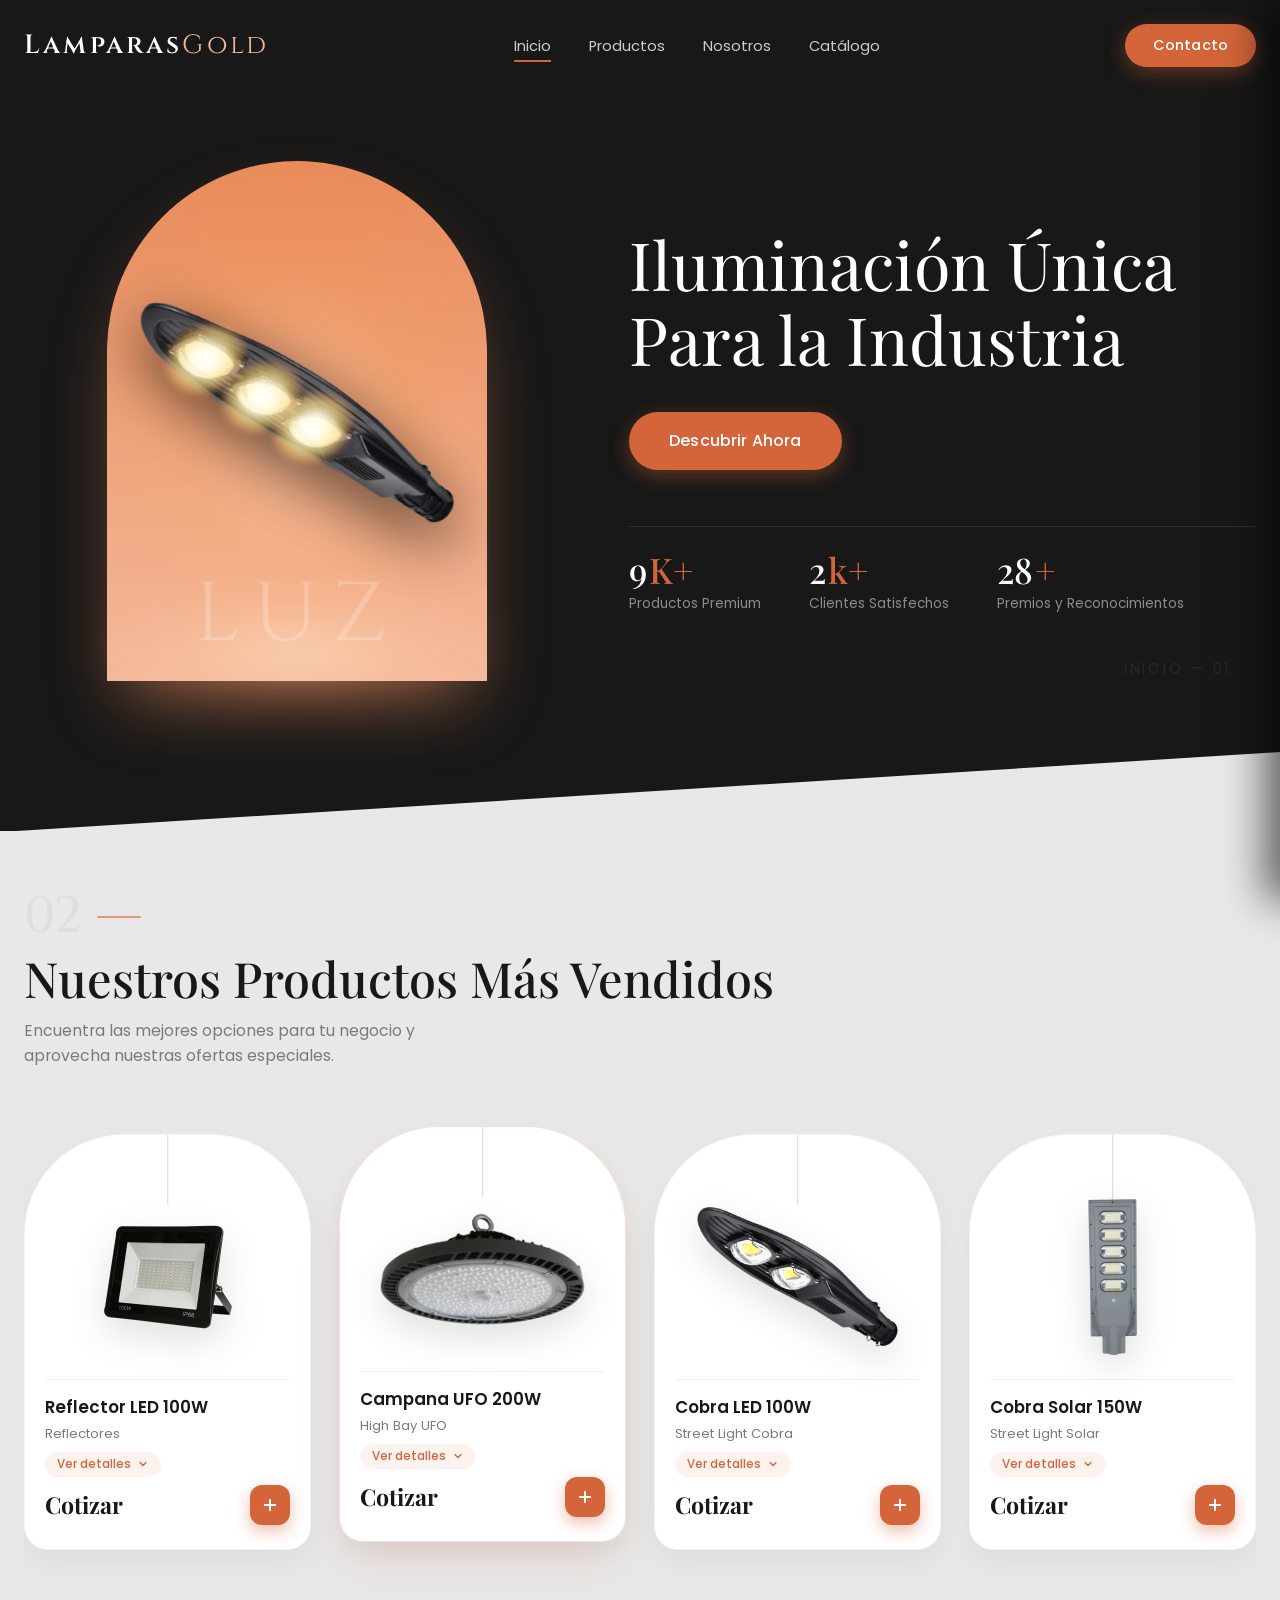
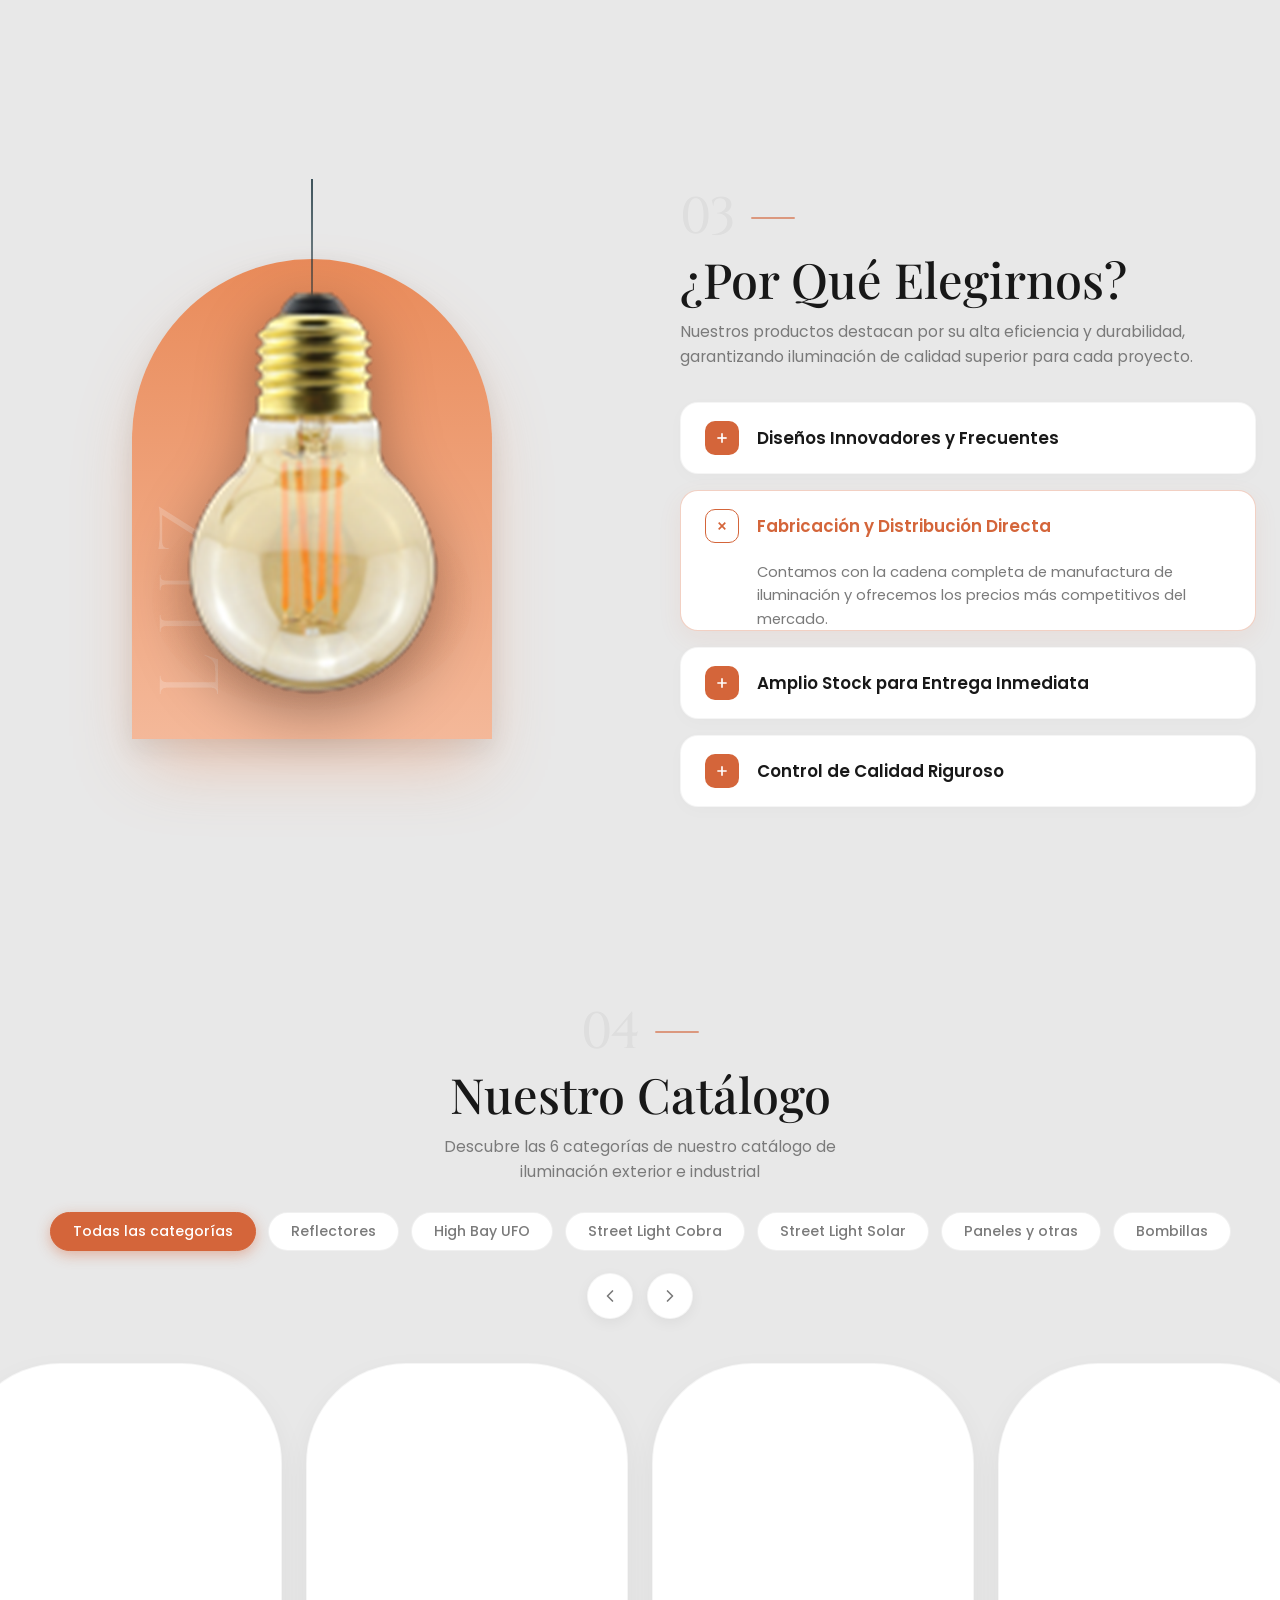
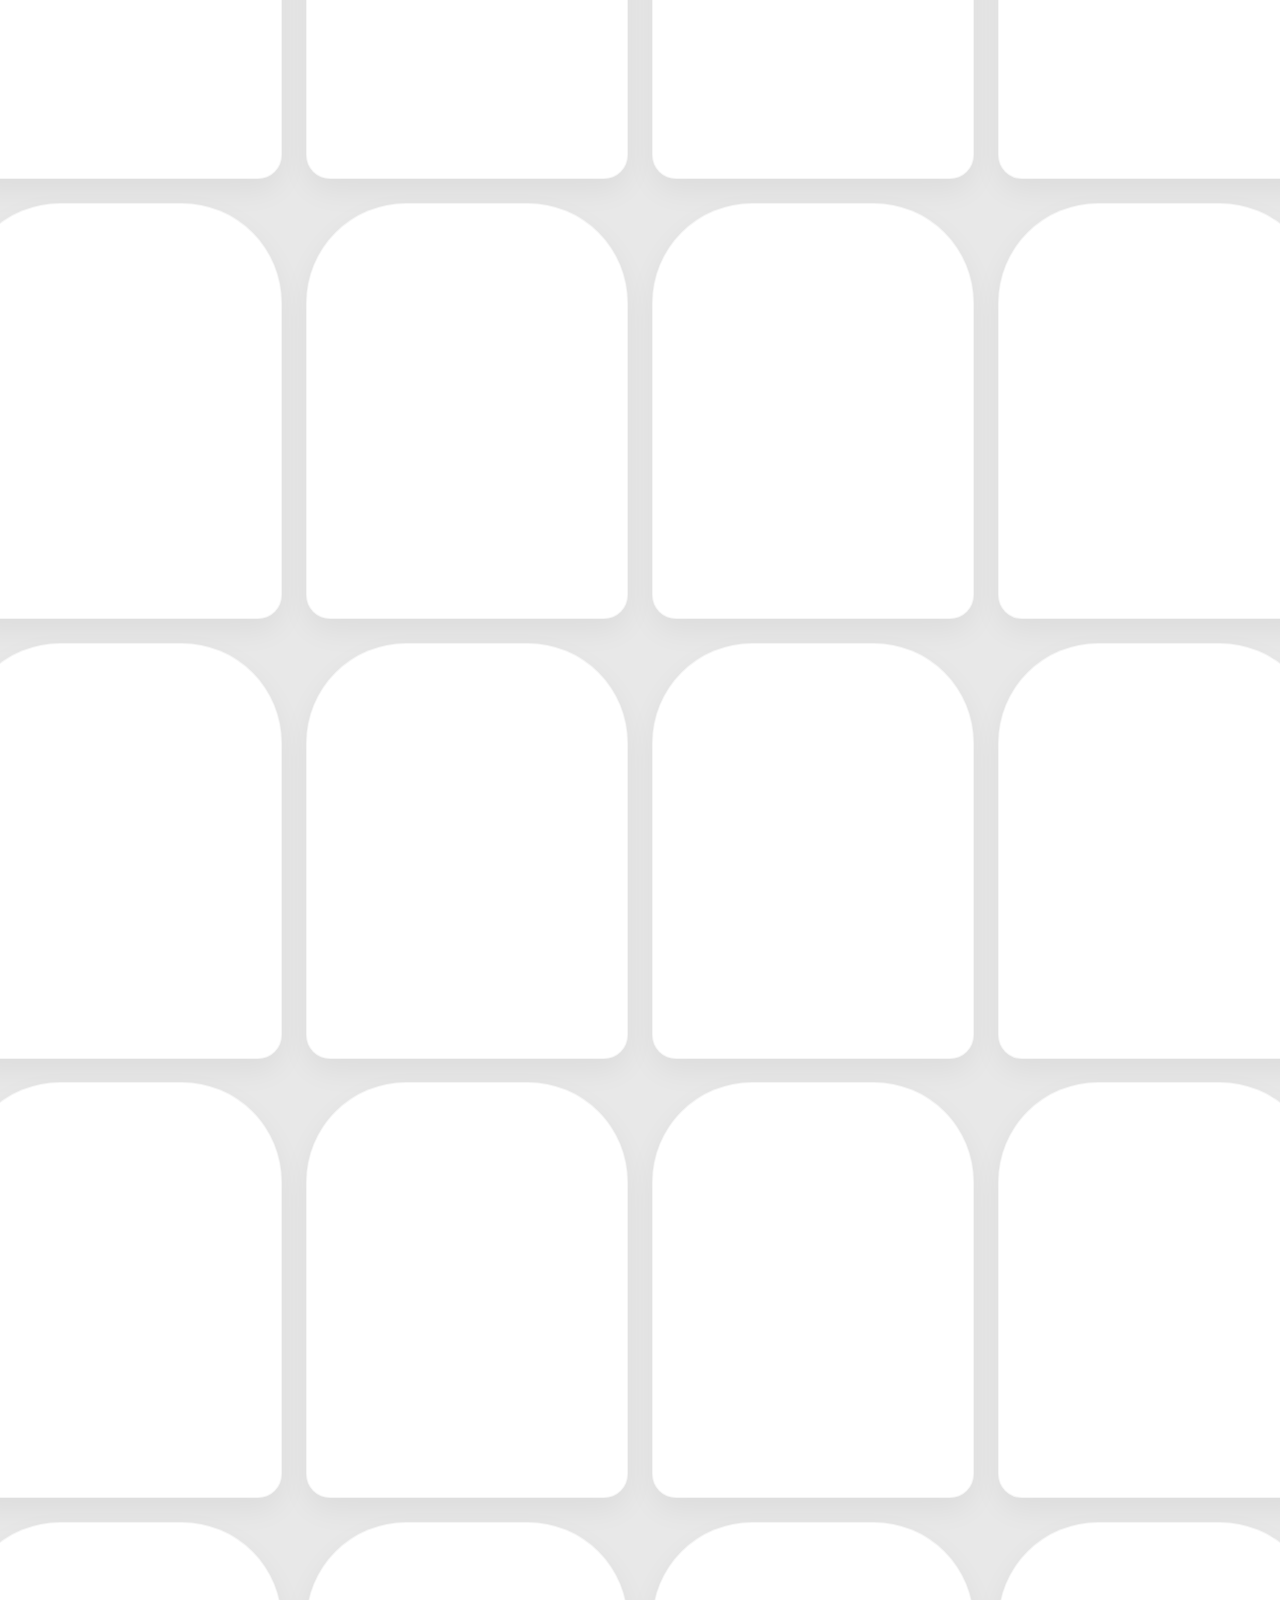
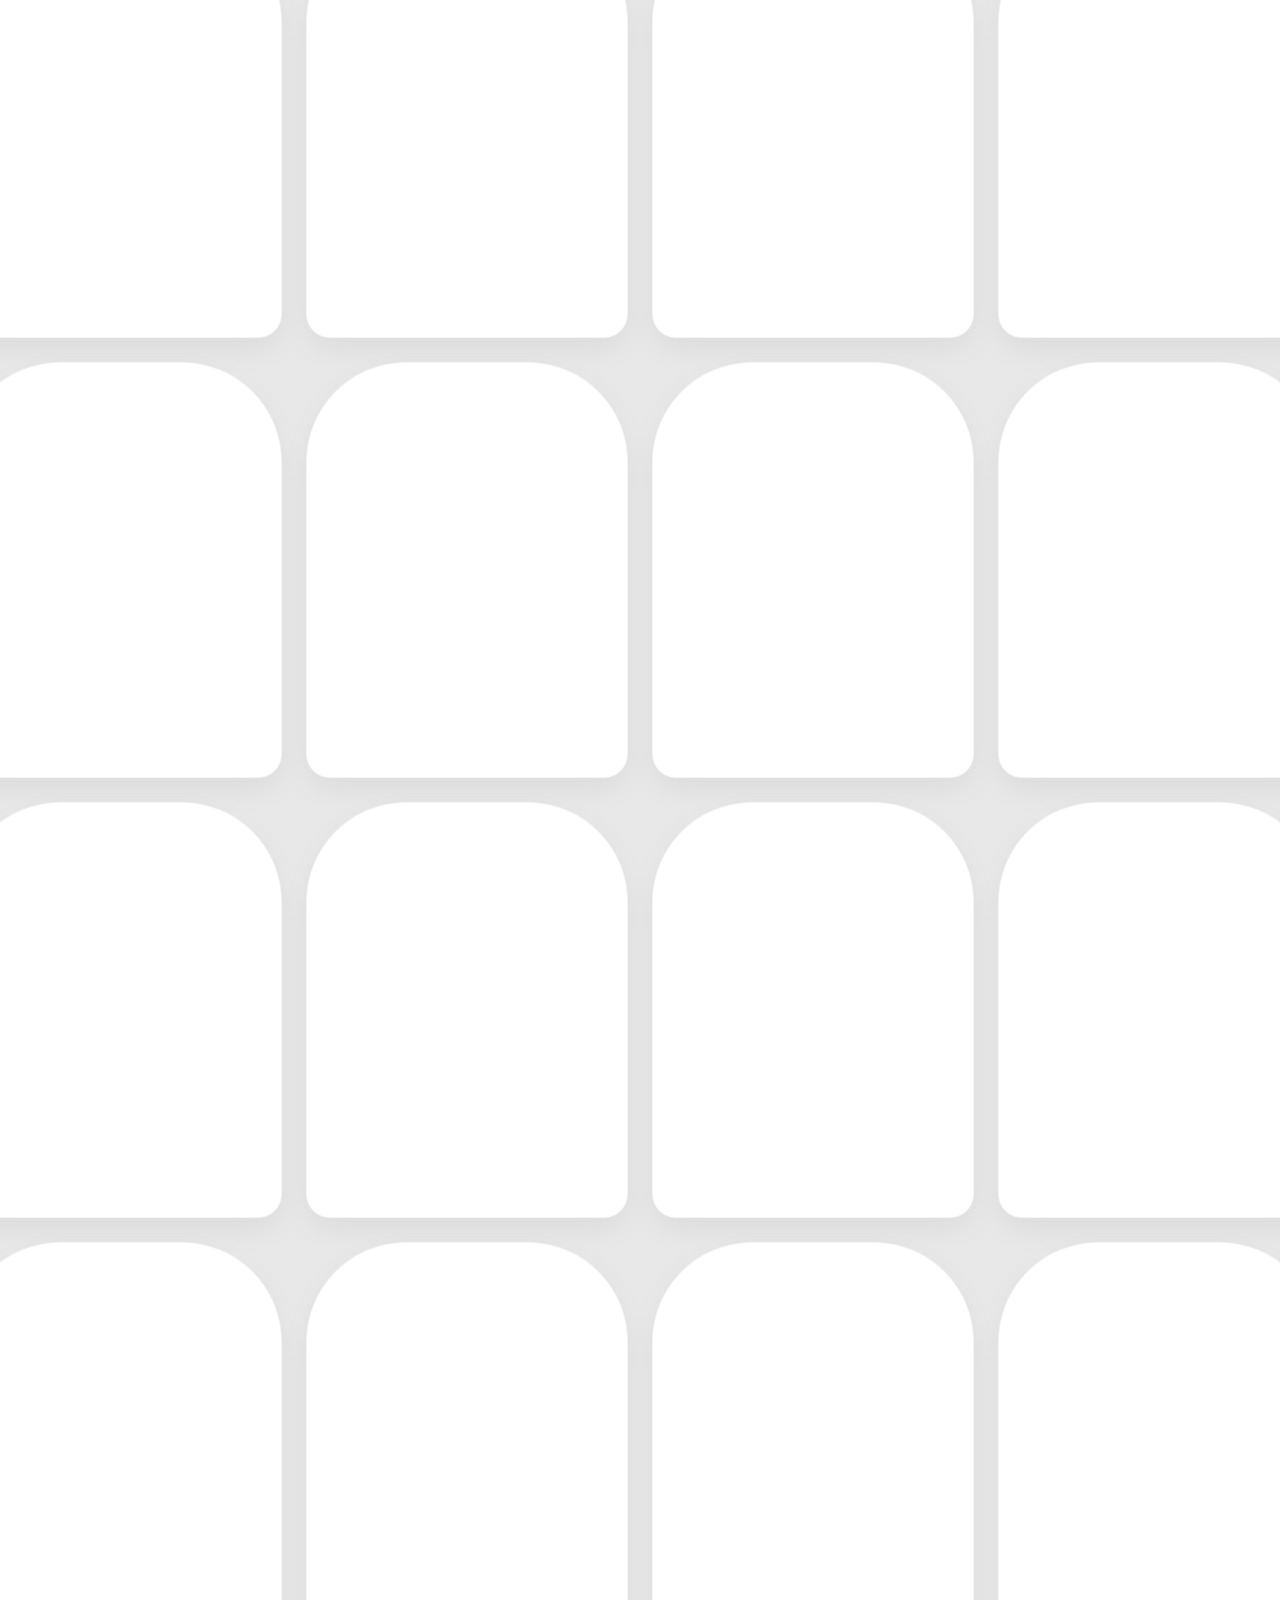
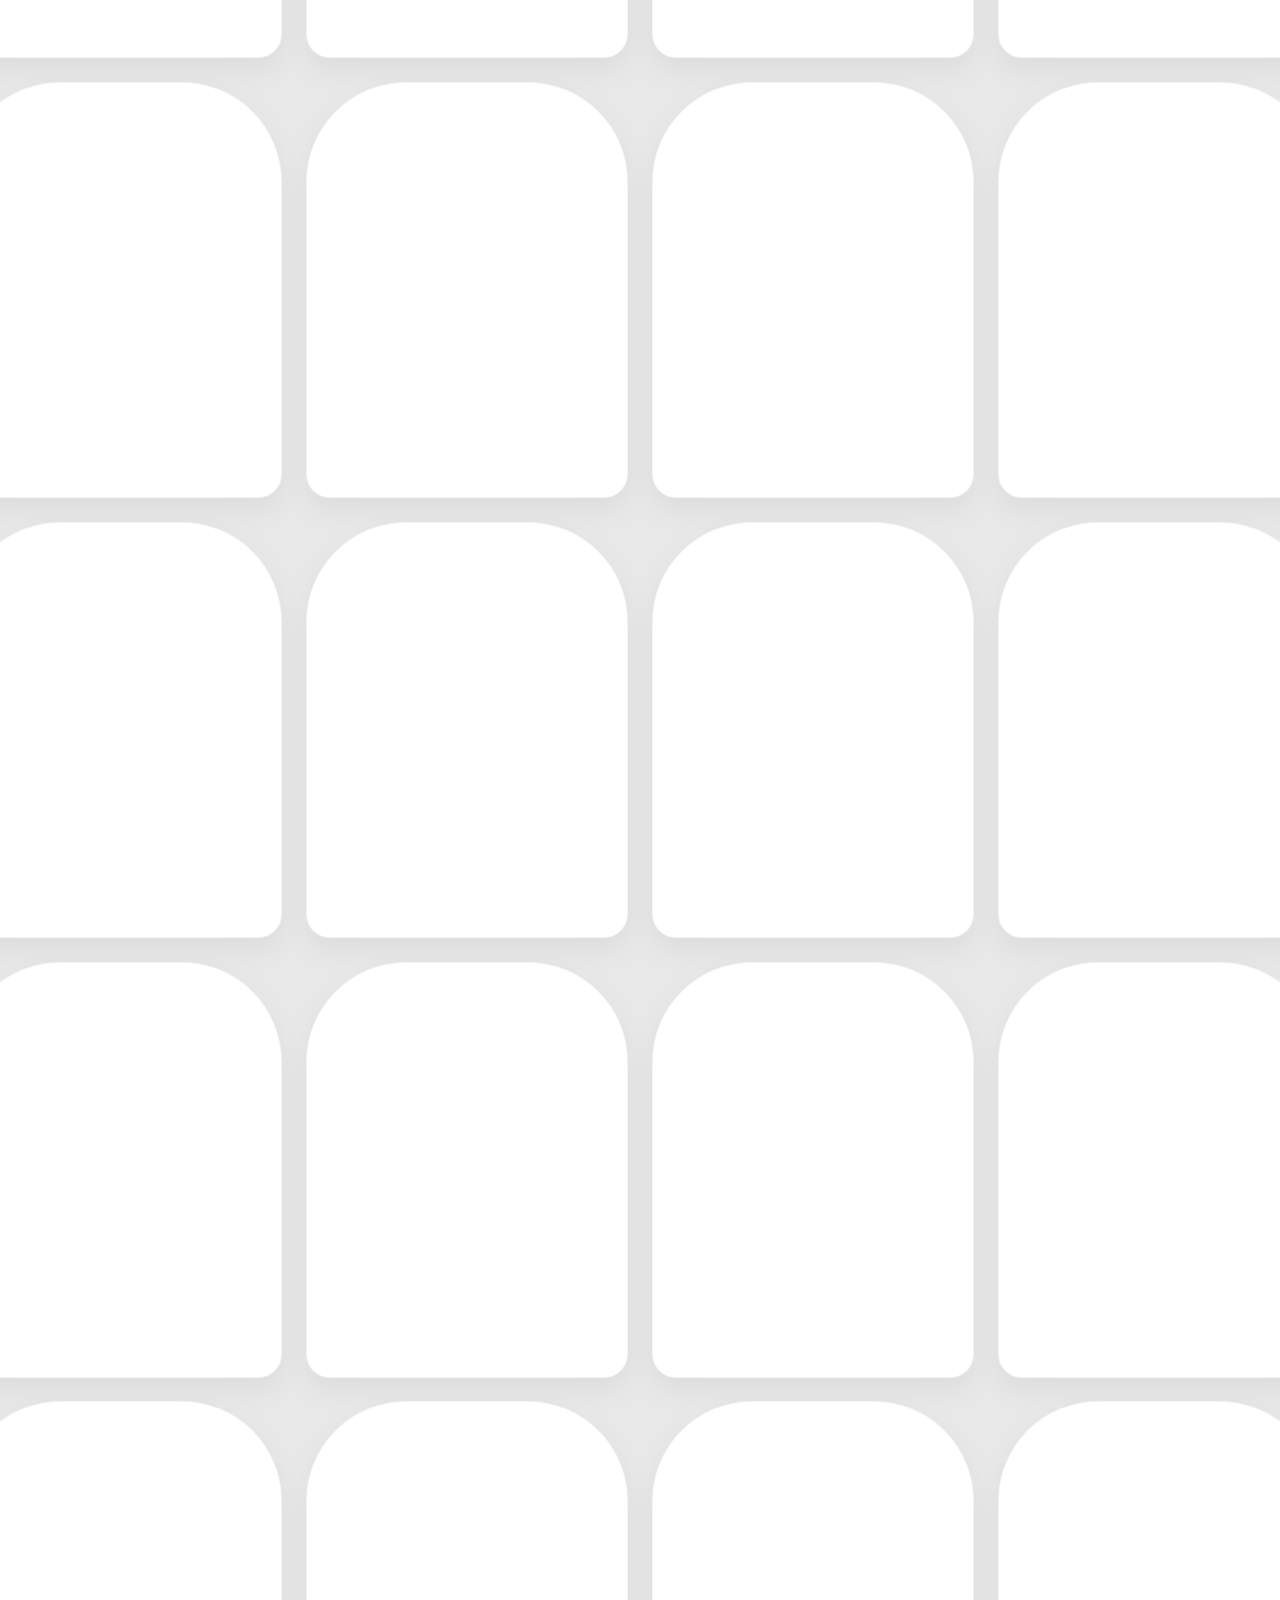
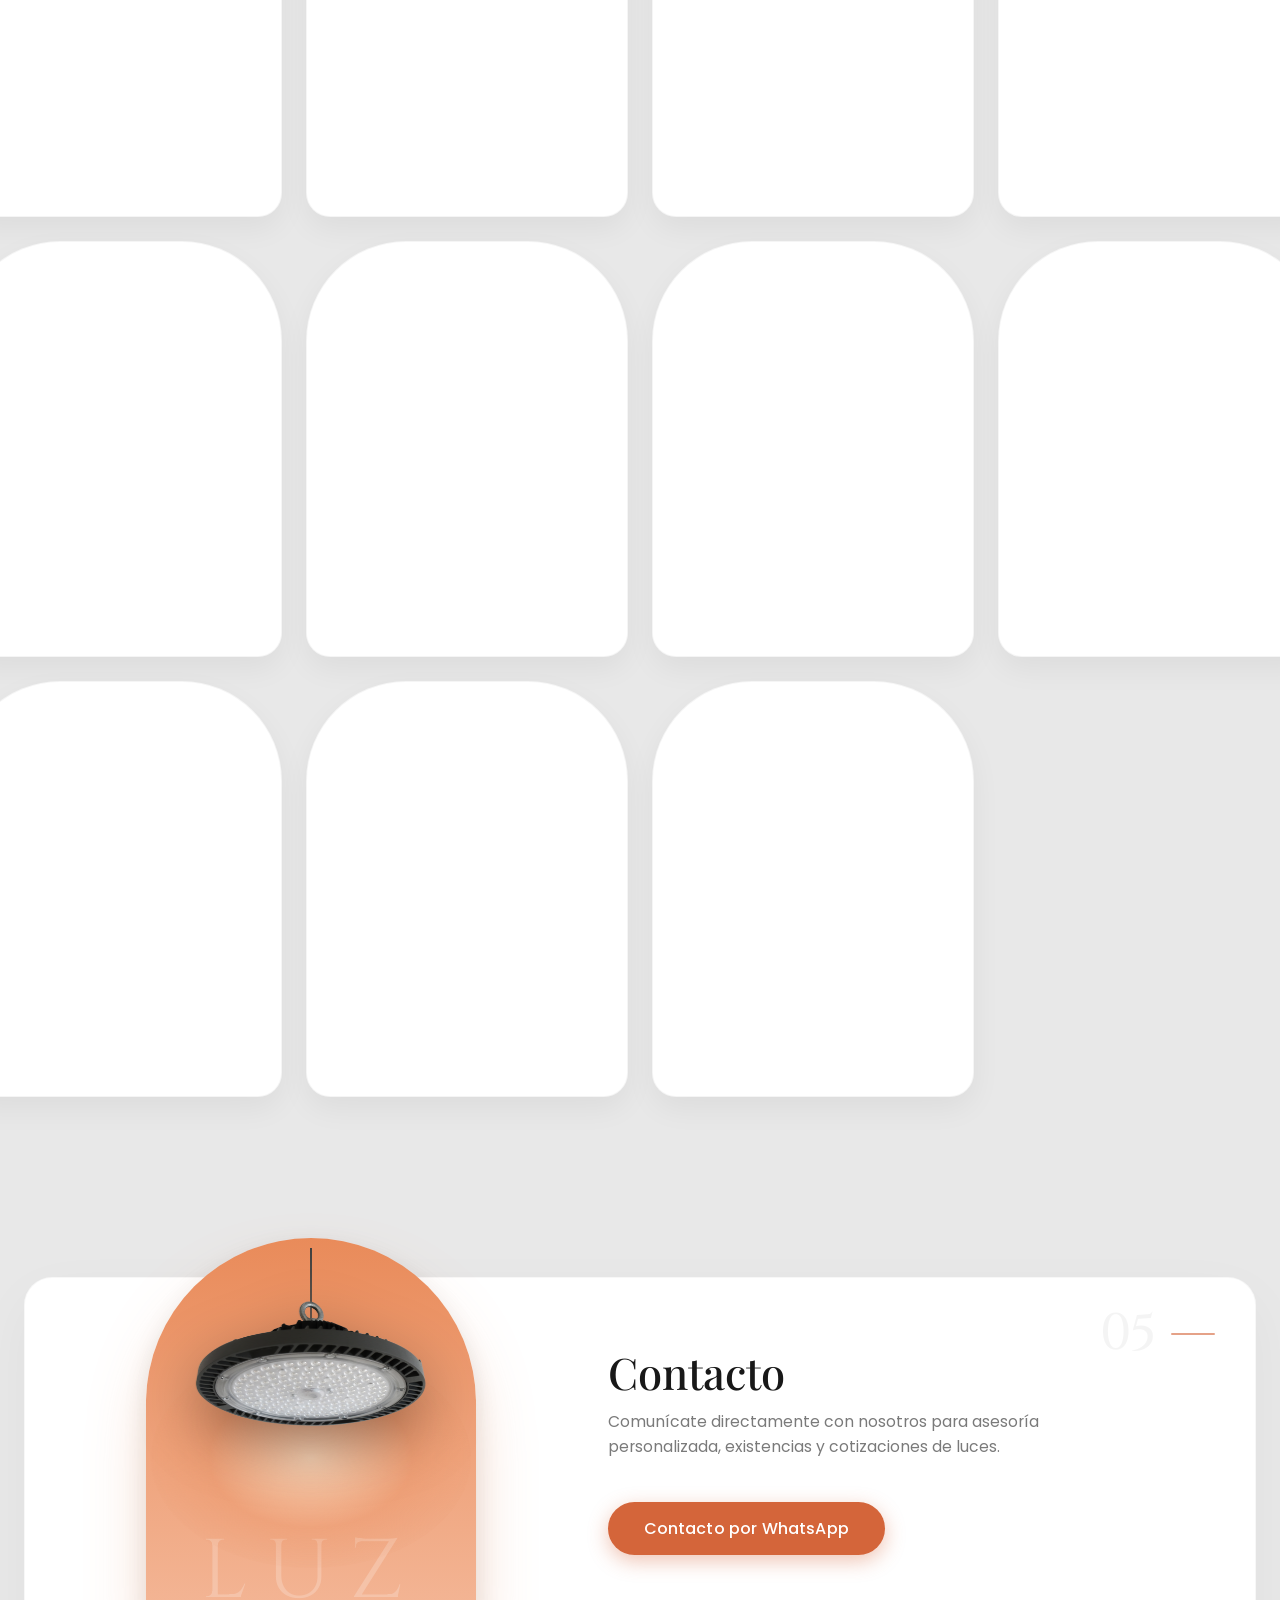
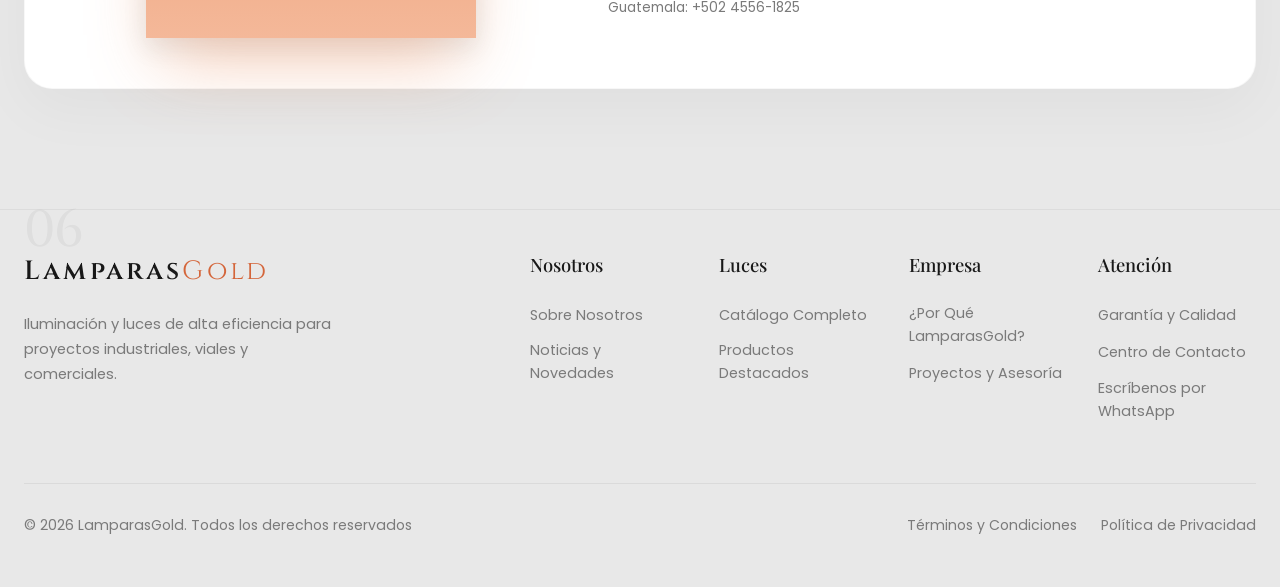
==== commit 18f43c2b: "refactor: cambio de luminaria para mejorar la estetica de la pagina" ====
--- a/index.html
+++ b/index.html
@@ -85,22 +85,20 @@
             <!-- Capa 4b: Resplandor proyectado debajo del arco -->
             <div class="hero-floor-glow" id="heroFloorGlow" aria-hidden="true"></div>
 
-            <!-- Contenedor del péndulo (cable + casquillo + bombilla oscilan juntos desde el borde superior del arco) -->
+            <!-- Contenedor de la luminaria (capas de iluminación realista y encendido/apagado dinámico) -->
             <div class="hero-pendulum" id="heroPendulum">
-              <div class="pendant-wire pendant-wire--hero" aria-hidden="true"></div>
-              <div class="pendant-socket pendant-socket--hero" aria-hidden="true"></div>
-              <div class="pendant-lamp pendant-lamp--hero" id="heroLamp">
+              <div class="pendant-lamp pendant-lamp--hero" id="heroLamp" title="Haz clic para encender o apagar">
                 <!-- Capa 1: Base apagada (imagen atenuada estática con filtro) -->
-                <img src="assets/img/G16C_G16_5W_hanging.png" alt="" aria-hidden="true"
-                  class="pendant-lamp__img pendant-lamp__img--hero lamp-layer lamp-layer--base" width="240"
-                  height="360">
+                <img src="assets/img/cobra_hero.png" alt="" aria-hidden="true"
+                  class="pendant-lamp__img pendant-lamp__img--hero lamp-layer lamp-layer--base" width="340"
+                  height="247">
 
                 <!-- Capa 2: Encendida (superpuesta, opacidad animada) -->
-                <img src="assets/img/G16C_G16_5W_hanging.png" alt="Bombilla LED Vintage G16C 5W LamparasGold"
+                <img src="assets/img/cobra_hero_lit.png" alt="Luminaria LED Cobra LamparasGold"
                   class="pendant-lamp__img pendant-lamp__img--hero lamp-layer lamp-layer--lit" id="heroLampLit"
-                  width="240" height="360">
-
-                <!-- Capa 3: Halo de luz del filamento cálido de la bombilla -->
+                  width="340" height="247">
+
+                <!-- Capa 3: Halos de luz de los 3 módulos LED -->
                 <div class="lamp-bulbs" id="lampBulbs" aria-hidden="true"></div>
               </div>
             </div>
@@ -356,7 +354,7 @@
               <div class="pendant-wire" aria-hidden="true"></div>
               <div class="pendant-lamp pendant-lamp--feature" data-pendulum>
                 <div class="pendant-lamp__glow" aria-hidden="true"></div>
-                <img src="assets/img/catalogo/04_Street_Light_Solar/60086G_Cobra_Solar_120W.png"
+                <img src="assets/img/G16C_G16_5W_hanging.png"
                   alt="Luminaria Industrial High Bay UFO LamparasGold" class="pendant-lamp__img" loading="lazy"
                   width="380" height="480">
               </div>
--- a/styles.css
+++ b/styles.css
@@ -639,59 +639,38 @@
   z-index: 2;
 }
 
-/* Contenedor del péndulo Hero (Pivote superior exacto donde ancla el cable en el arco) */
+/* Contenedor del péndulo Hero */
 .hero-pendulum {
   position: absolute;
   top: 0;
   left: 50%;
   transform: translateX(-50%);
-  transform-origin: 50% 0; /* Punto de pivote superior */
+  transform-origin: 50% 246px; /* Centrado en la luminaria para inclinación suave */
   z-index: 5;
   pointer-events: none;
   will-change: transform;
 }
 
-/* Cable de la lámpara en el Hero (oscila rígidamente junto a la bombilla) */
-.pendant-wire--hero {
-  position: absolute;
-  top: 0;
-  left: 50%;
-  width: 2px;
-  height: 96px;
-  background: linear-gradient(180deg, rgba(20, 46, 56, 0.95) 0%, rgba(20, 46, 56, 0.65) 100%);
-  transform: translateX(-50%);
-  z-index: 4;
-}
-
-/* Casquillo / Portalámparas arquitectónico de la bombilla en el Hero */
+/* Ocultar cable y casquillo para luminaria cobra */
+.pendant-wire--hero,
 .pendant-socket--hero {
-  position: absolute;
-  top: 92px;
-  left: 50%;
-  width: 26px;
-  height: 32px;
-  background: linear-gradient(135deg, #2c2f35 0%, #17181c 45%, #2a2d33 100%);
-  border-radius: 4px 4px 1px 1px;
-  transform: translateX(-50%);
-  box-shadow: 0 4px 12px rgba(0, 0, 0, 0.55), inset 0 1px 0 rgba(255, 255, 255, 0.2);
-  border-bottom: 2.5px solid #d4a359;
-  z-index: 5;
-  pointer-events: none;
-}
-
-/* Contenedor de la bombilla en el Hero (admite microtorsión axial secundaria <1°) */
+  display: none !important;
+}
+
+/* Contenedor de la luminaria en el Hero */
 .pendant-lamp--hero {
   position: relative;
-  top: 108px;
+  top: 135px;
   left: 0;
   transform: none;
-  width: 240px;
-  height: 360px;
+  width: 320px;
+  height: 233px;
   margin: 0 auto;
   display: block;
   pointer-events: auto;
   will-change: transform;
-  transform-origin: 50% 0;
+  transform-origin: 50% 50%;
+  cursor: pointer;
 }
 
 /* Capas de imagen superpuestas para encendido/apagado fotorrealista */
@@ -708,13 +687,13 @@
 
 /* Capa 1: Base apagada atenuada estática */
 .lamp-layer--base {
-  filter: brightness(0.52) saturate(0.8) contrast(1.05) drop-shadow(0 16px 26px rgba(0, 0, 0, 0.45));
+  filter: brightness(0.68) saturate(0.85) contrast(1.04) drop-shadow(0 16px 26px rgba(0, 0, 0, 0.45));
   opacity: 1;
 }
 
 /* Capa 2: Encendida (superpuesta, opacidad modulada suavemente a 60 fps) */
 .lamp-layer--lit {
-  filter: drop-shadow(0 20px 32px rgba(212, 101, 58, 0.35)) drop-shadow(0 10px 18px rgba(0, 0, 0, 0.35));
+  filter: drop-shadow(0 0 25px rgba(255, 230, 160, 0.45)) drop-shadow(0 18px 30px rgba(212, 101, 58, 0.35));
   opacity: 1;
   will-change: opacity;
 }
@@ -729,17 +708,17 @@
 
 .lamp-bulb-halo {
   position: absolute;
-  width: 135px;
-  height: 135px;
+  width: 78px;
+  height: 64px;
   transform: translate(-50%, -50%);
   border-radius: 50%;
   background: radial-gradient(
-    circle at center,
-    rgba(255, 248, 230, 0.98) 0%,
-    rgba(255, 228, 175, 0.85) 20%,
-    rgba(244, 184, 153, 0.55) 42%,
-    rgba(212, 101, 58, 0.2) 65%,
-    rgba(212, 101, 58, 0) 80%
+    ellipse at center,
+    rgba(255, 255, 255, 1) 0%,
+    rgba(255, 252, 230, 0.95) 24%,
+    rgba(255, 225, 130, 0.75) 48%,
+    rgba(233, 139, 90, 0.3) 70%,
+    transparent 85%
   );
   mix-blend-mode: screen;
   filter: blur(3px);
@@ -755,7 +734,8 @@
 }
 
 .pendant-lamp__img--hero {
-  width: 240px;
+  width: 100%;
+  height: 100%;
   max-width: none;
 }
 
@@ -1801,11 +1781,13 @@
     height: 450px;
   }
   .pendant-lamp--hero {
-    width: 240px;
-    height: 360px;
+    top: 115px;
+    width: 270px;
+    height: 196px;
   }
   .pendant-lamp__img--hero {
-    width: 240px;
+    width: 100%;
+    height: 100%;
   }
   .our-products-grid {
     grid-template-columns: repeat(2, 1fr);
@@ -1961,32 +1943,21 @@
     margin-bottom: 20px;
   }
 
-  .pendant-wire--hero {
-    height: 76px;
-  }
-
-  .pendant-socket--hero {
-    top: 72px;
-    width: 22px;
-    height: 28px;
-  }
-
   .pendant-lamp--hero {
-    top: 88px;
-    width: 200px;
-    height: 290px;
+    top: 95px;
+    width: 230px;
+    height: 167px;
   }
 
   .pendant-lamp__img--hero {
-    width: 200px;
-    height: auto;
-    max-width: 100%;
+    width: 100%;
+    height: 100%;
     object-fit: contain;
   }
 
   .lamp-bulb-halo {
-    width: 105px;
-    height: 105px;
+    width: 60px;
+    height: 50px;
   }
 
   .hero-floor-glow {
@@ -2405,29 +2376,20 @@
     border-radius: 140px 140px 0 0;
   }
 
-  .pendant-wire--hero {
-    height: 72px;
-  }
-
-  .pendant-socket--hero {
-    top: 68px;
-    width: 22px;
-    height: 26px;
-  }
-
   .pendant-lamp--hero {
-    top: 84px;
-    width: min(190px, 55vw);
-    height: 280px;
+    top: 85px;
+    width: min(220px, 68vw);
+    height: min(160px, 49vw);
   }
 
   .pendant-lamp__img--hero {
-    width: min(190px, 55vw);
+    width: 100%;
+    height: 100%;
   }
 
   .lamp-bulb-halo {
-    width: 96px;
-    height: 96px;
+    width: 54px;
+    height: 44px;
   }
 
   .hero-floor-glow {
@@ -2626,29 +2588,20 @@
     border-radius: 122px 122px 0 0;
   }
 
-  .pendant-wire--hero {
-    height: 60px;
-  }
-
-  .pendant-socket--hero {
-    top: 56px;
-    width: 20px;
-    height: 24px;
-  }
-
   .pendant-lamp--hero {
-    top: 70px;
-    width: 165px;
-    height: 240px;
+    top: 75px;
+    width: 195px;
+    height: 142px;
   }
 
   .pendant-lamp__img--hero {
-    width: 165px;
+    width: 100%;
+    height: 100%;
   }
 
   .lamp-bulb-halo {
-    width: 85px;
-    height: 85px;
+    width: 48px;
+    height: 40px;
   }
 
   .hero-floor-glow {
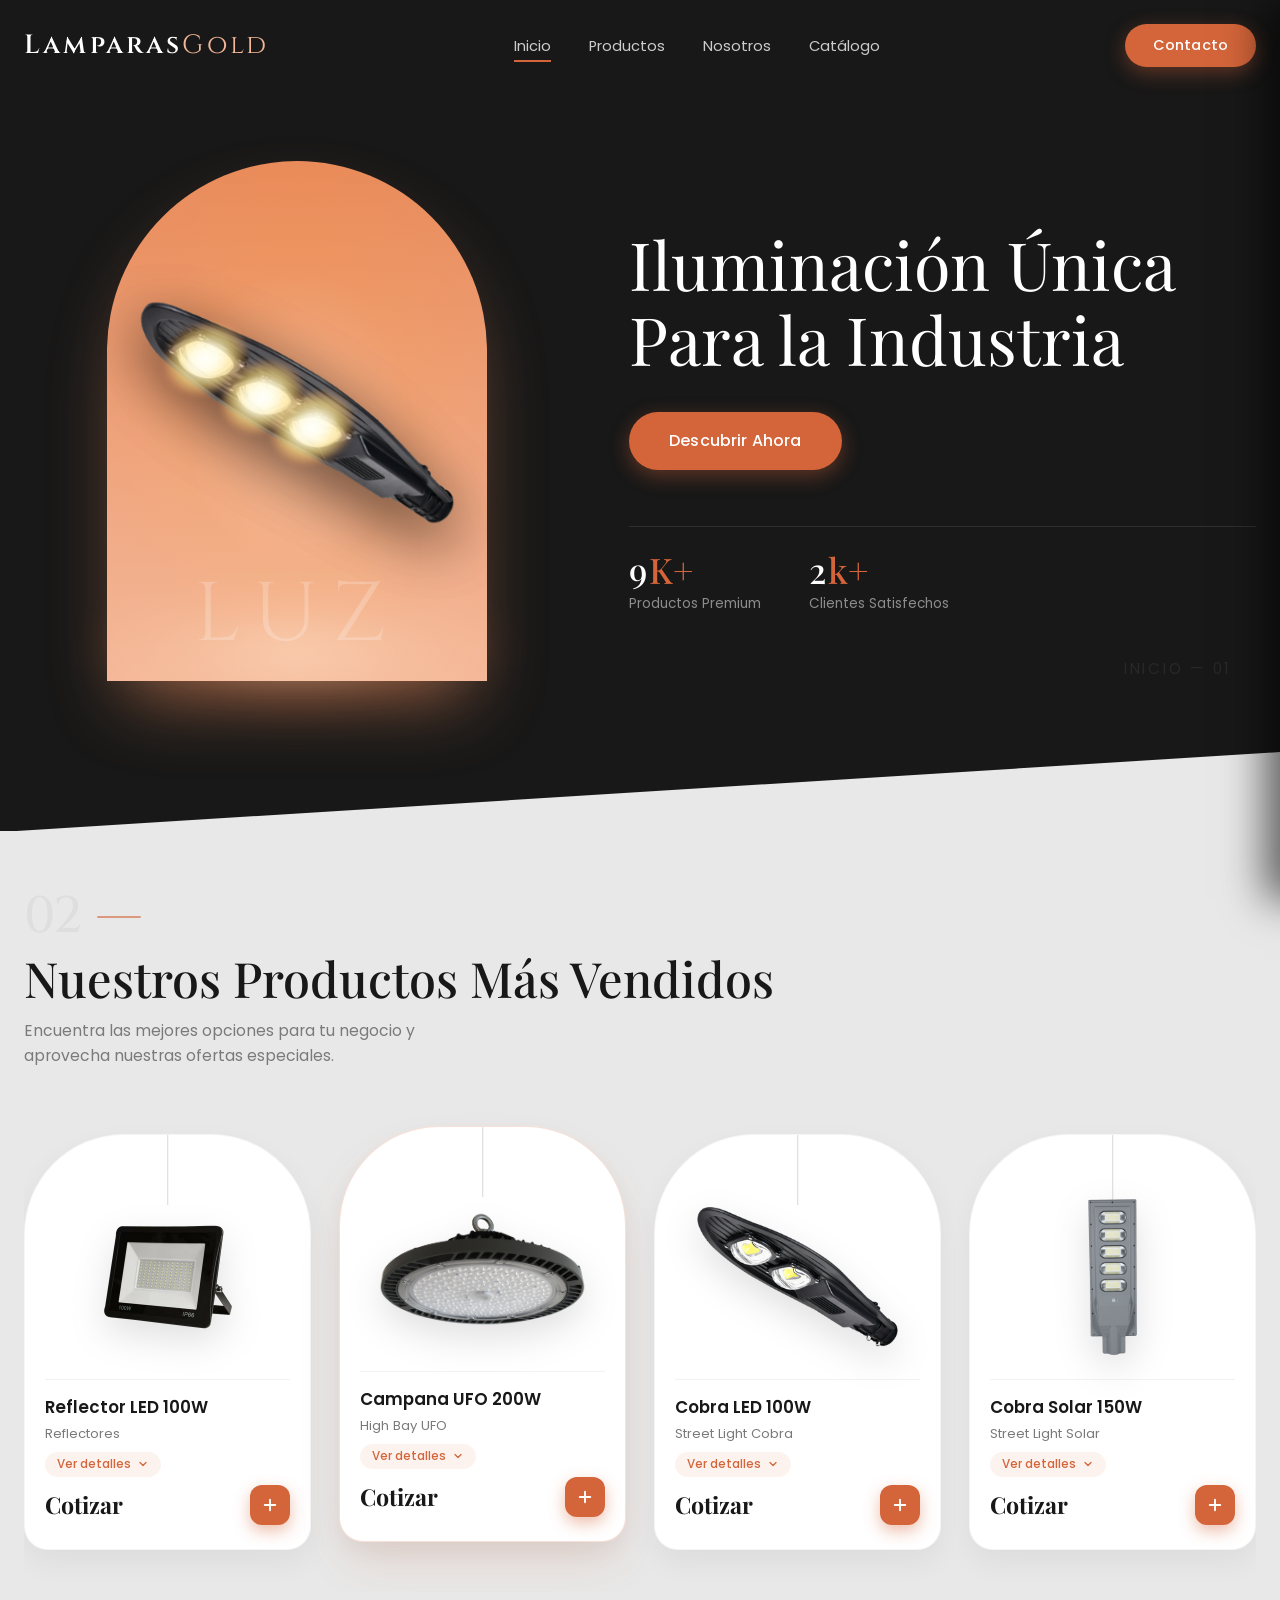
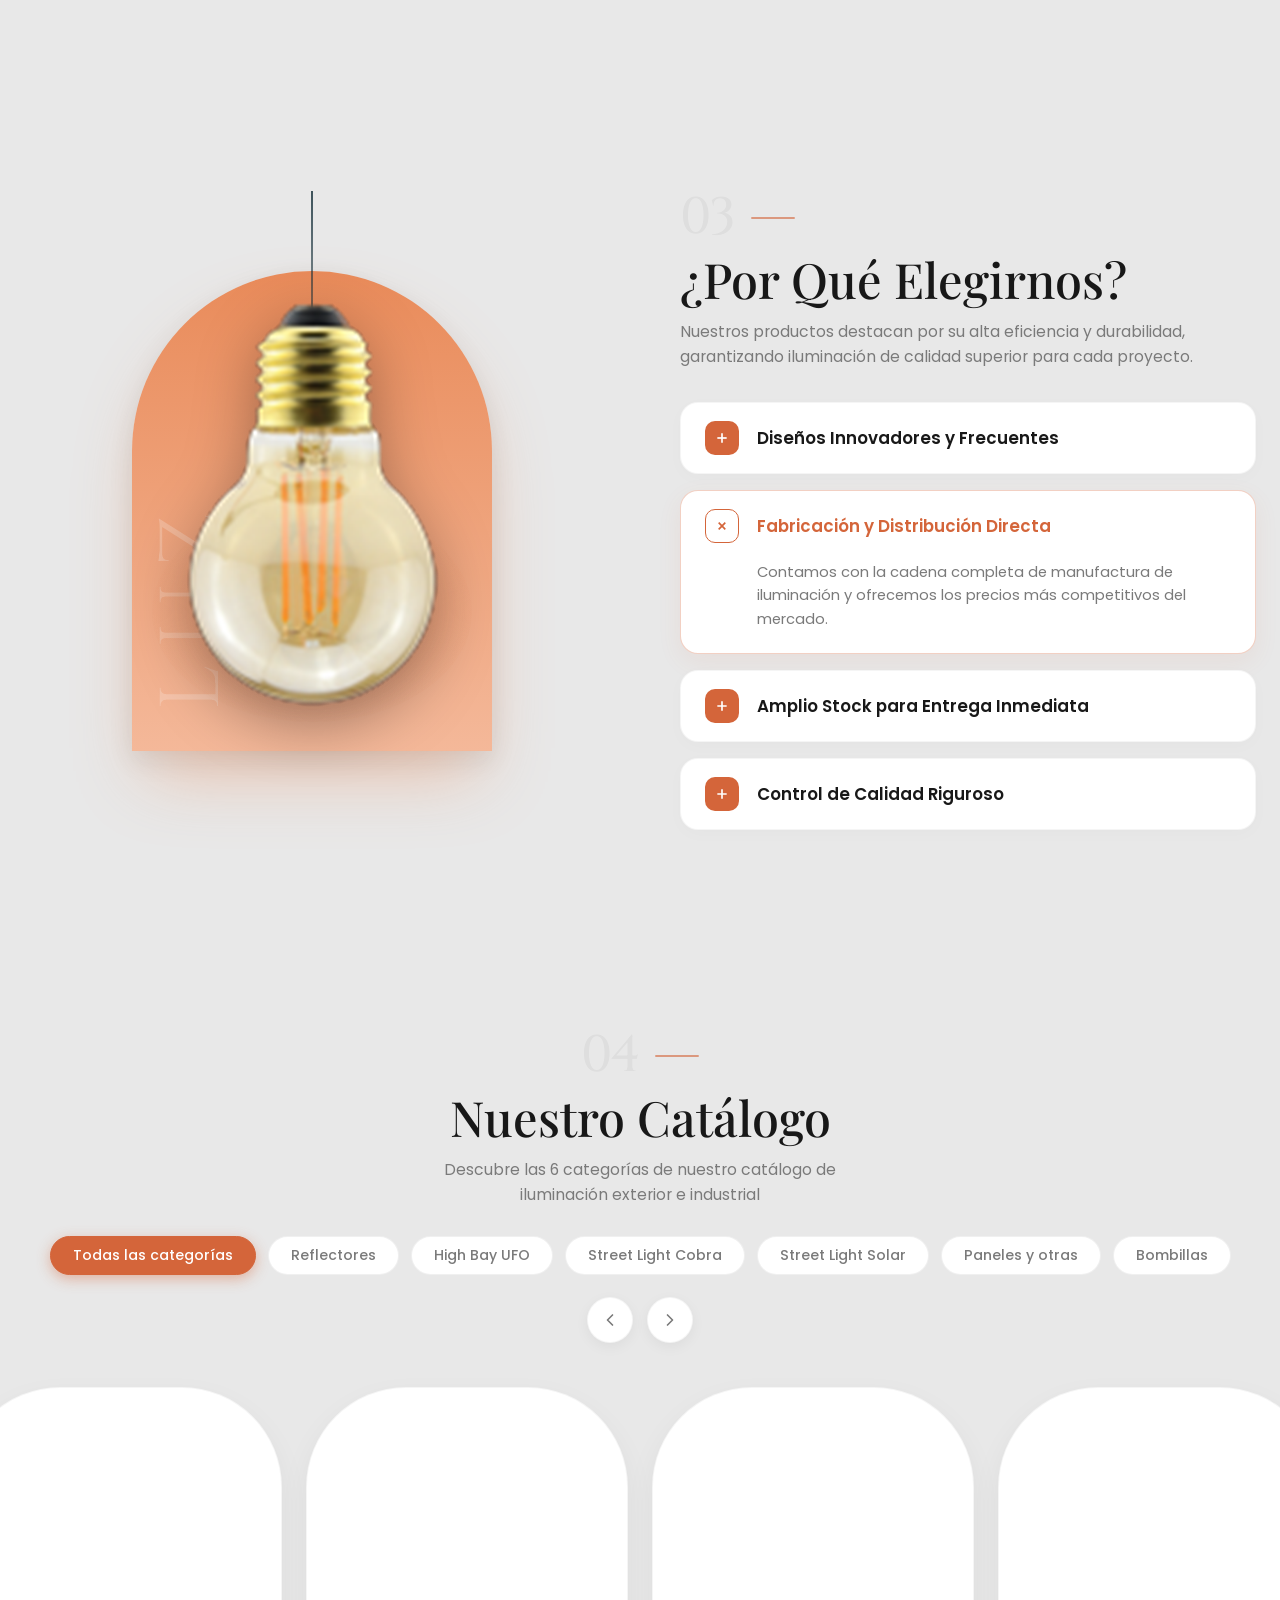
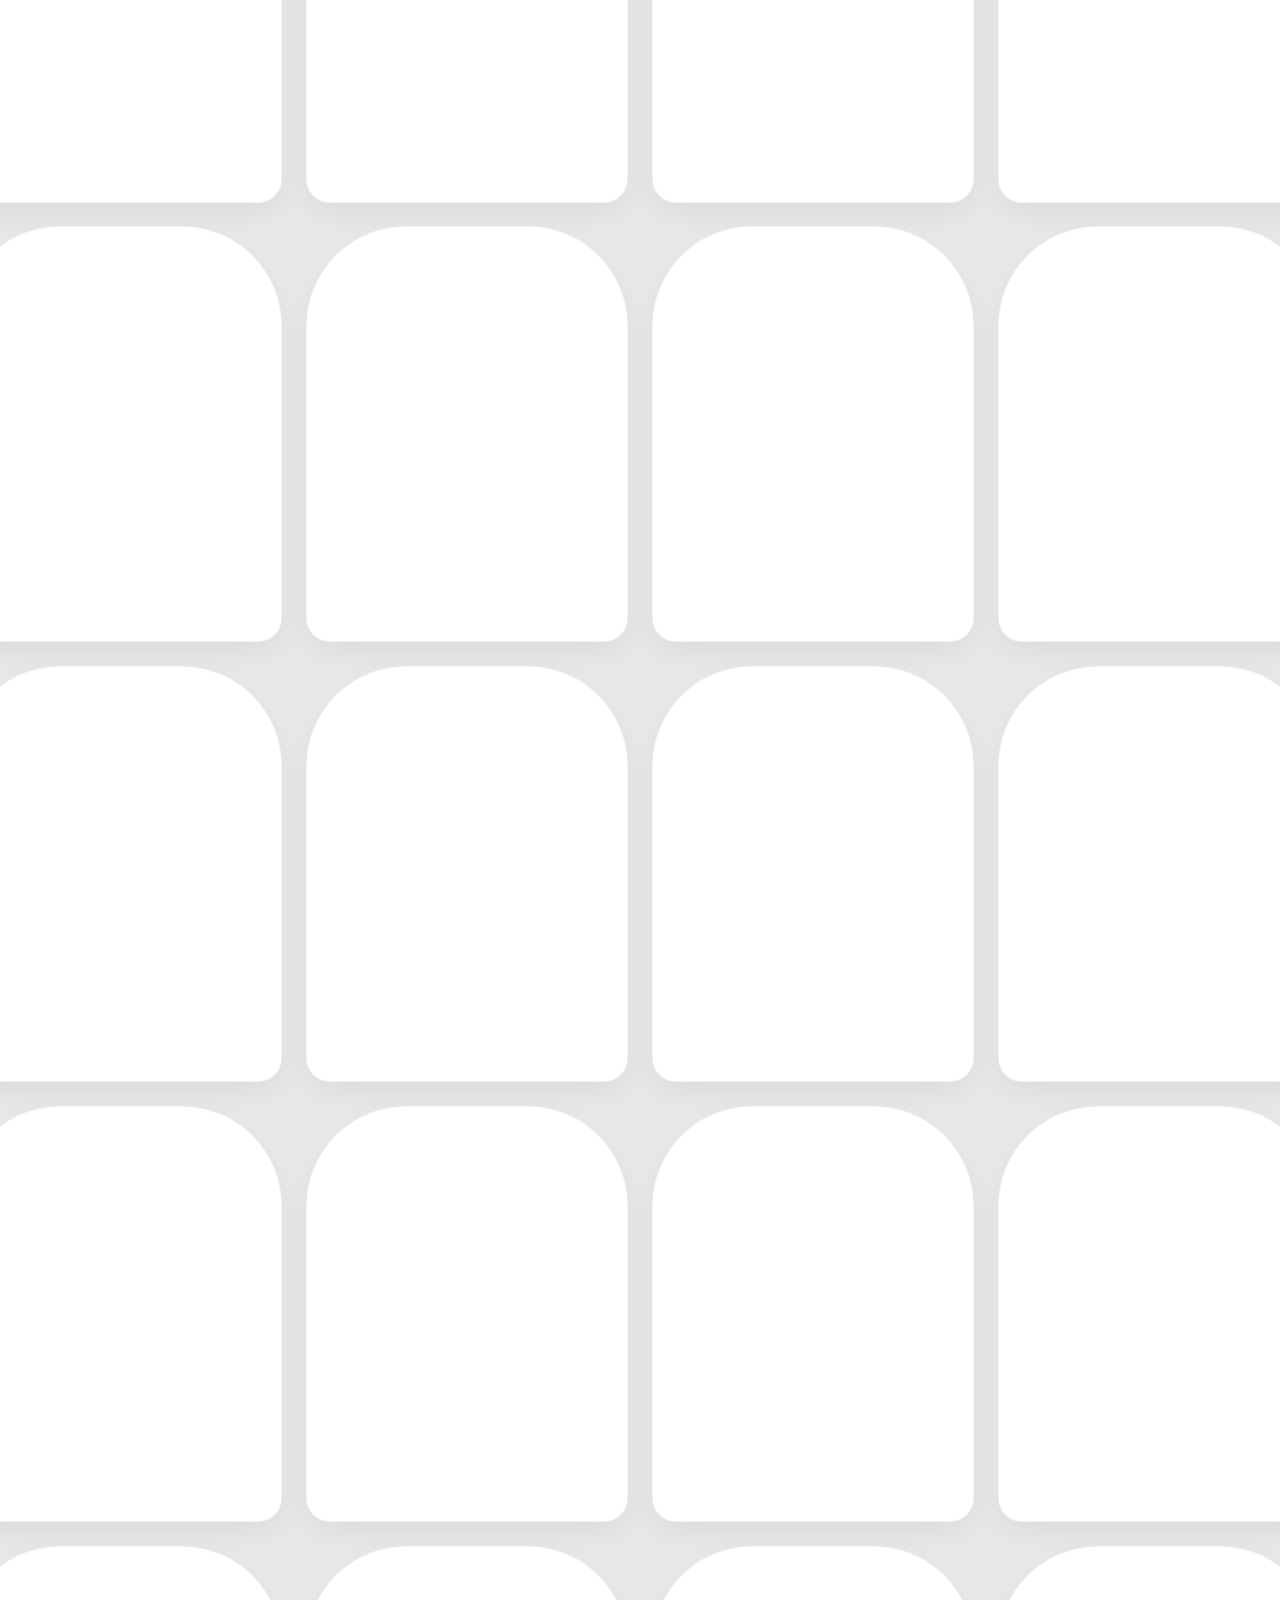
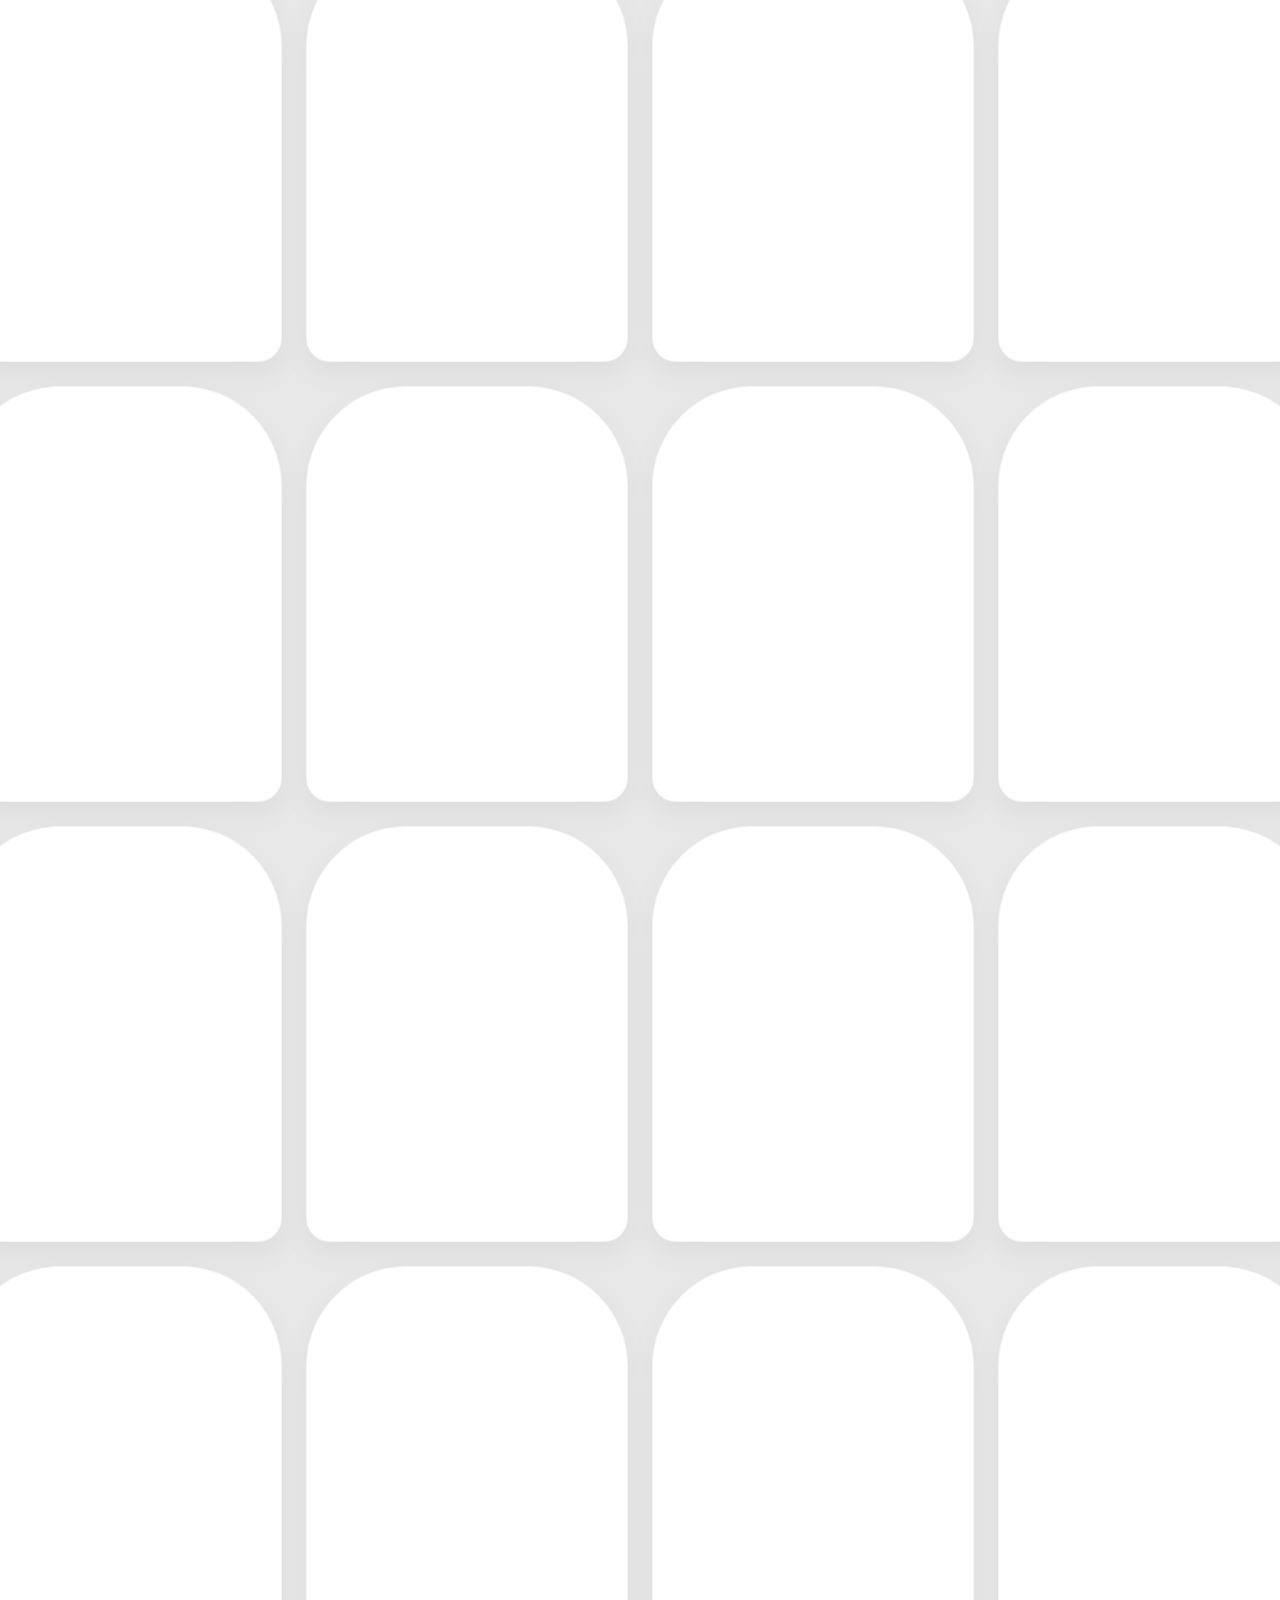
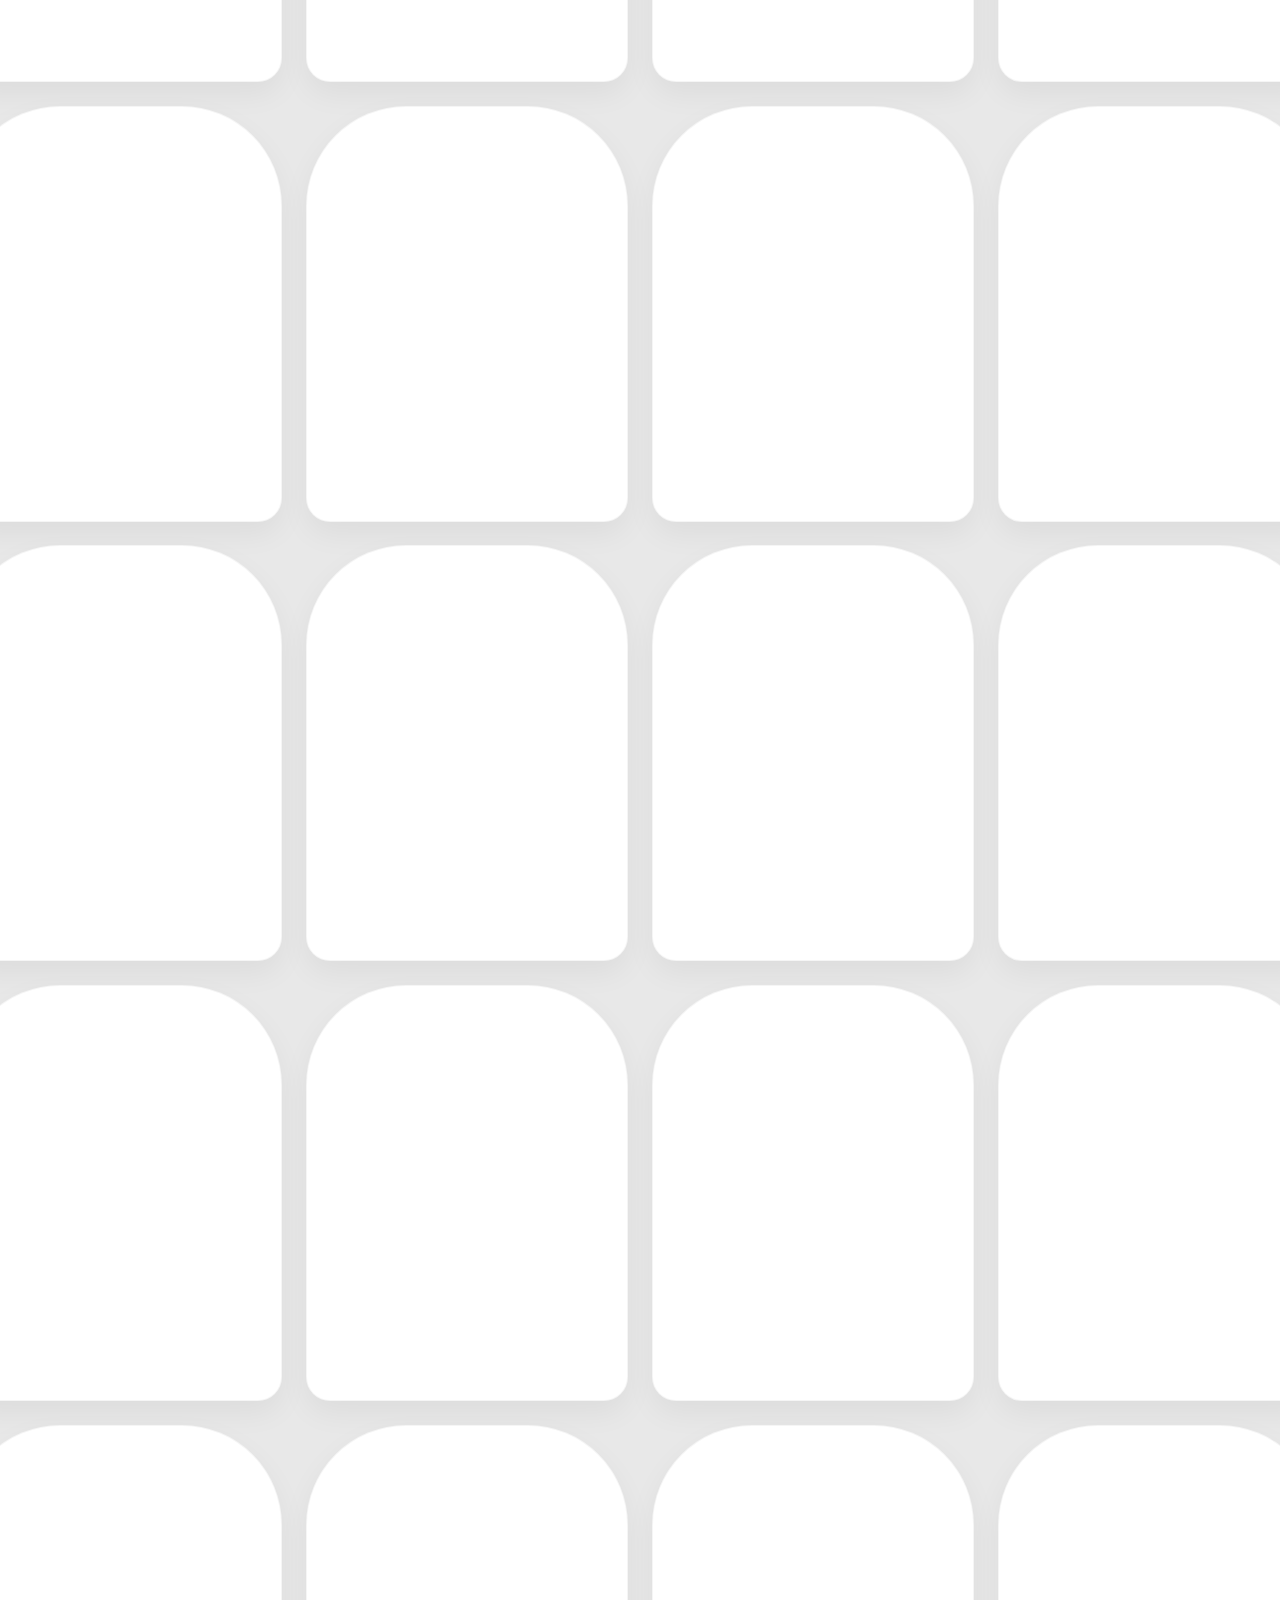
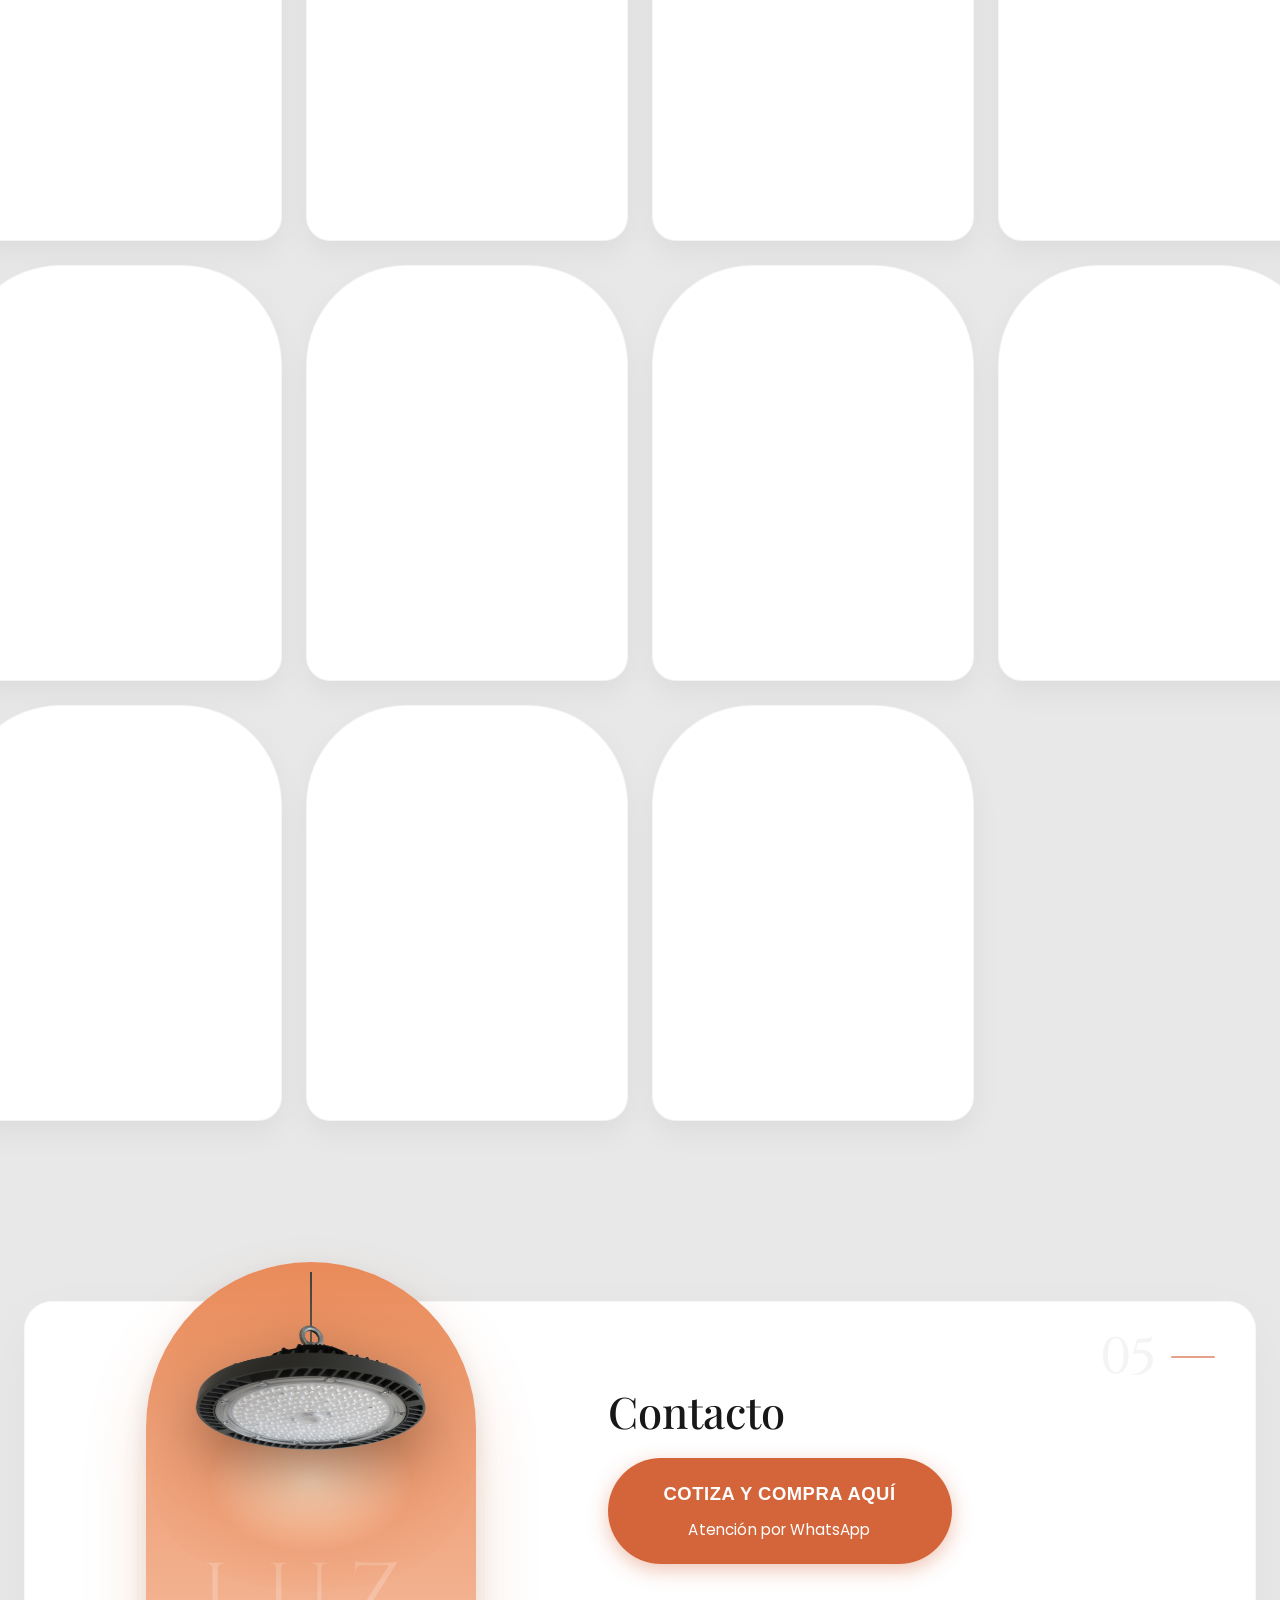
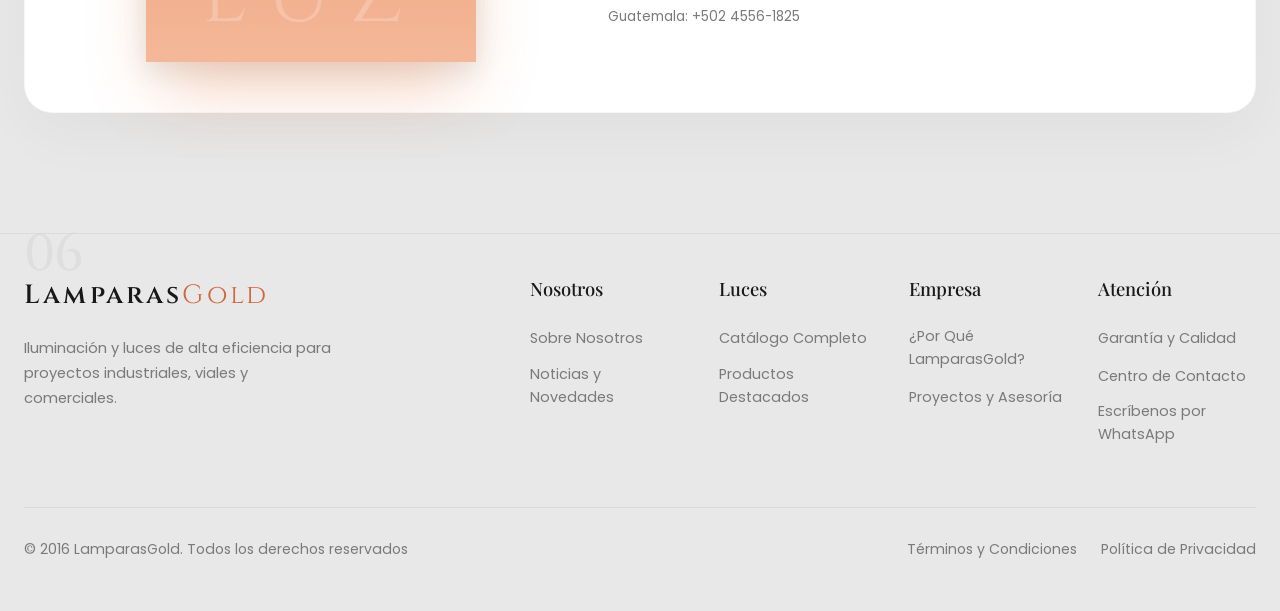
==== commit 5b8e284f: "refactor: cambio el estilo de botones y alguna informacion de la pagina" ====
--- a/index.html
+++ b/index.html
@@ -1,4 +1,4 @@
-<!DOCTYPE html>
+﻿<!DOCTYPE html>
 <html lang="es">
 
 <head>
@@ -141,11 +141,11 @@
                   class="stat-item__accent">k+</span></div>
               <p class="stat-item__label">Clientes Satisfechos</p>
             </div>
-            <div class="stat-item">
+            <!--div class="stat-item">
               <div class="stat-item__value"><span class="counter" data-target="28">0</span><span
                   class="stat-item__accent">+</span></div>
               <p class="stat-item__label">Premios y Reconocimientos</p>
-            </div>
+            </div-->
           </div>
         </div>
 
@@ -443,7 +443,7 @@
                 </button>
                 <div class="accordion__collapse" id="accContent4" role="tabpanel" aria-labelledby="accHeader4" hidden>
                   <div class="accordion__body">
-                    <p>Cada luminaria supera exhaustivas pruebas fotométricas, normativas de seguridad eléctrica y auditorías de resistencia térmica.</p>
+                    <p>Cada luminaria supera exhaustivas pruebas fotométricas, normativas de seguridad eléctrica y auditorías de resistencia.</p>
                   </div>
                 </div>
               </div>
@@ -2364,15 +2364,16 @@
           <!-- Información y botón directo a WhatsApp -->
           <div class="get-started-box__content">
             <h2 class="section-title section-title--get-started" id="titleContact">Contacto</h2>
-            <p class="section-subtitle section-subtitle--get-started">
+            <!--p class="section-subtitle section-subtitle--get-started">
               Comunícate directamente con nosotros para asesoría personalizada, existencias y cotizaciones de
               luces.
-            </p>
+            </p-->
 
             <div class="contact-cta-wrapper">
               <a href="https://wa.me/50245561825?text=Hola%2C%20quiero%20informaci%C3%B3n%20sobre%20sus%20luces"
                 target="_blank" rel="noopener noreferrer" class="btn btn--pill btn--primary btn--contact-wa">
-                Contacto por WhatsApp
+                 COTIZA Y COMPRA AQUÍ
+                 <span class="btn--contact-wa__sub">Atención por WhatsApp</span>
               </a>
             </div>
 
@@ -2456,7 +2457,7 @@
 
     <!-- Bottom Bar -->
     <div class="container footer__bottom-bar">
-      <p class="footer__copyright">&copy; 2026 LamparasGold. Todos los derechos reservados</p>
+      <p class="footer__copyright">&copy; 2016 LamparasGold. Todos los derechos reservados</p>
       <div class="footer__legal-links">
         <a href="#terms">Términos y Condiciones</a>
         <a href="#privacy">Política de Privacidad</a>
@@ -2483,4 +2484,4 @@
   <script src="script.js"></script>
 </body>
 
-</html>+</html>
--- a/styles.css
+++ b/styles.css
@@ -1517,9 +1517,22 @@
 }
 
 .btn--contact-wa {
-  padding: 14px 36px;
-  font-size: 1rem;
-  gap: 10px;
+  padding: 22px 56px;
+  font-size: 1.15rem;
+  font-weight: 700;
+  gap: 6px;
+  flex-direction: column;
+  line-height: 1.5;
+  text-align: center;
+  letter-spacing: 0.03em;
+}
+
+.btn--contact-wa__sub {
+  display: block;
+  font-size: 0.95rem;
+  font-weight: 400;
+  letter-spacing: 0.01em;
+  margin-top: 6px;
 }
 
 .get-started-quick-contact {
@@ -2290,10 +2303,10 @@
 
   .btn--contact-wa {
     width: 100%;
-    max-width: 320px;
+    max-width: 340px;
     justify-content: center;
-    padding: 13px 24px;
-    font-size: 0.95rem;
+    padding: 18px 28px;
+    font-size: 1.05rem;
   }
 
   .get-started-quick-contact {
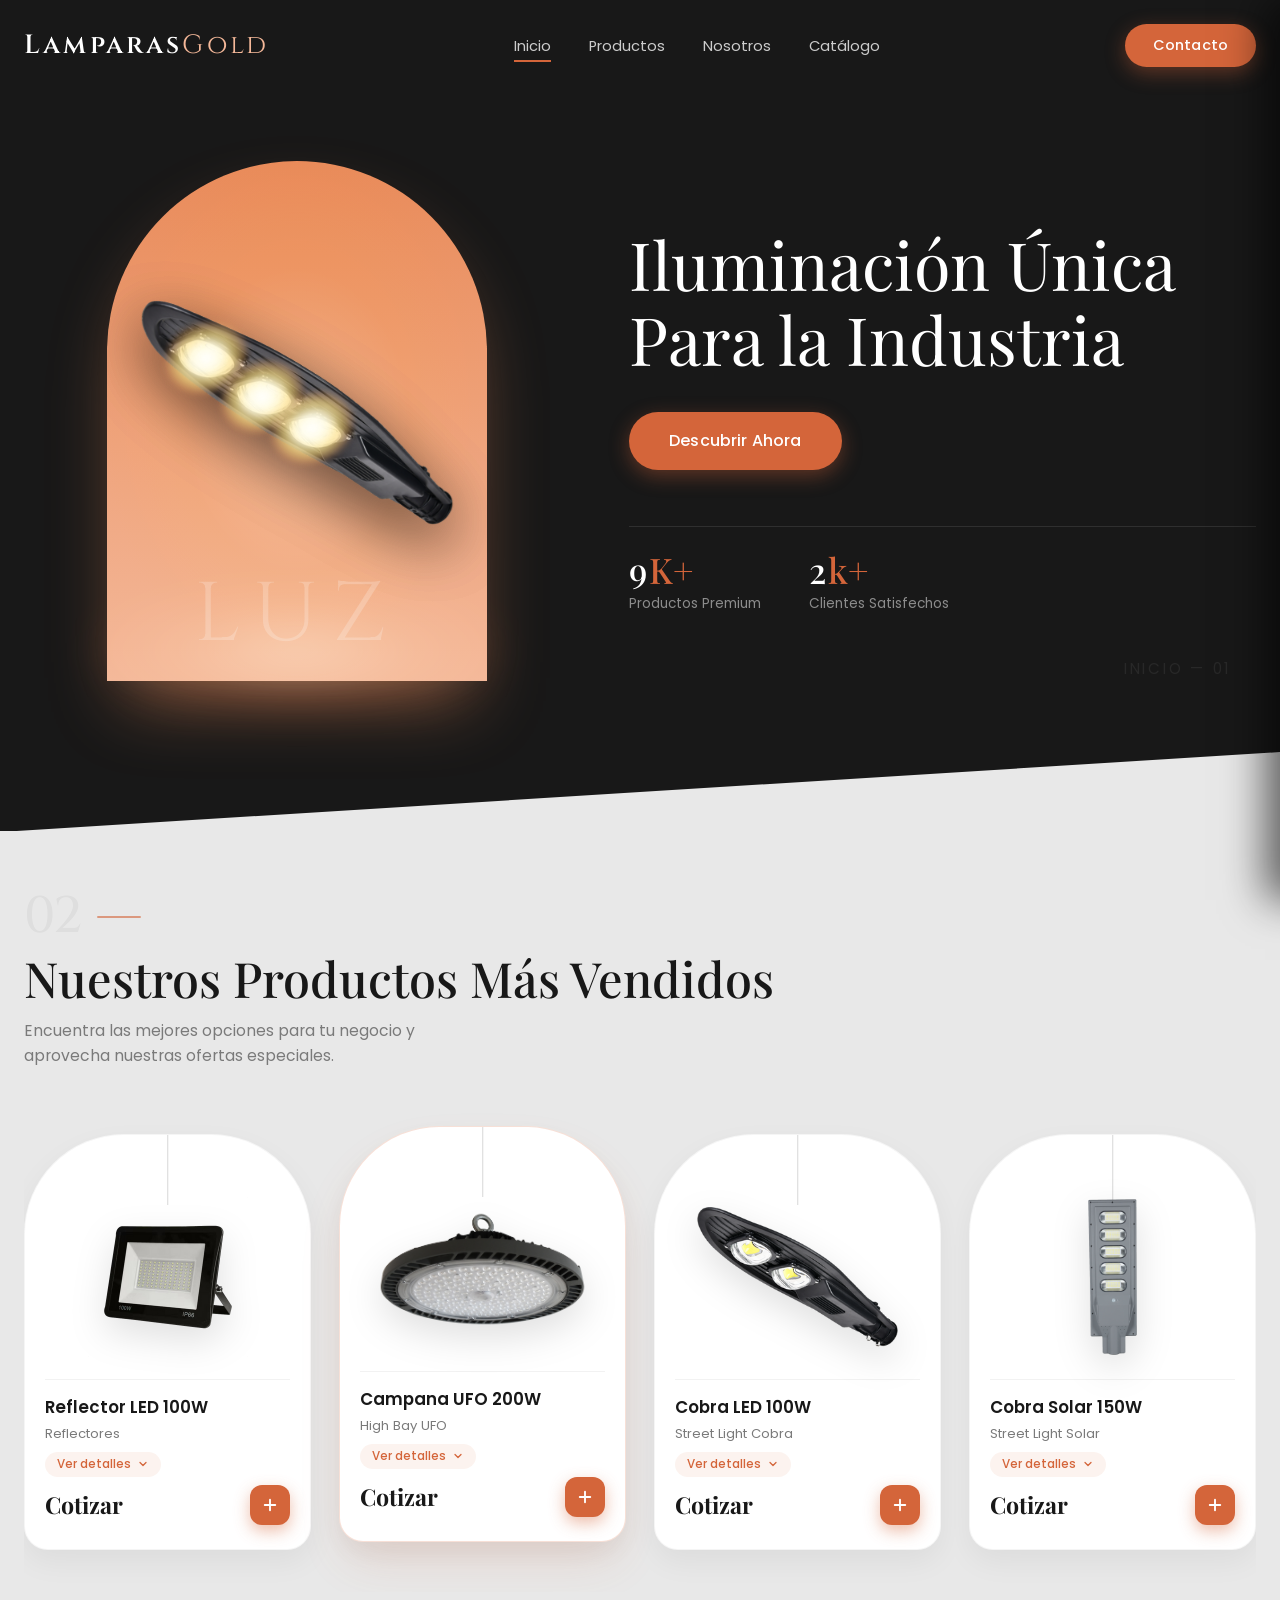
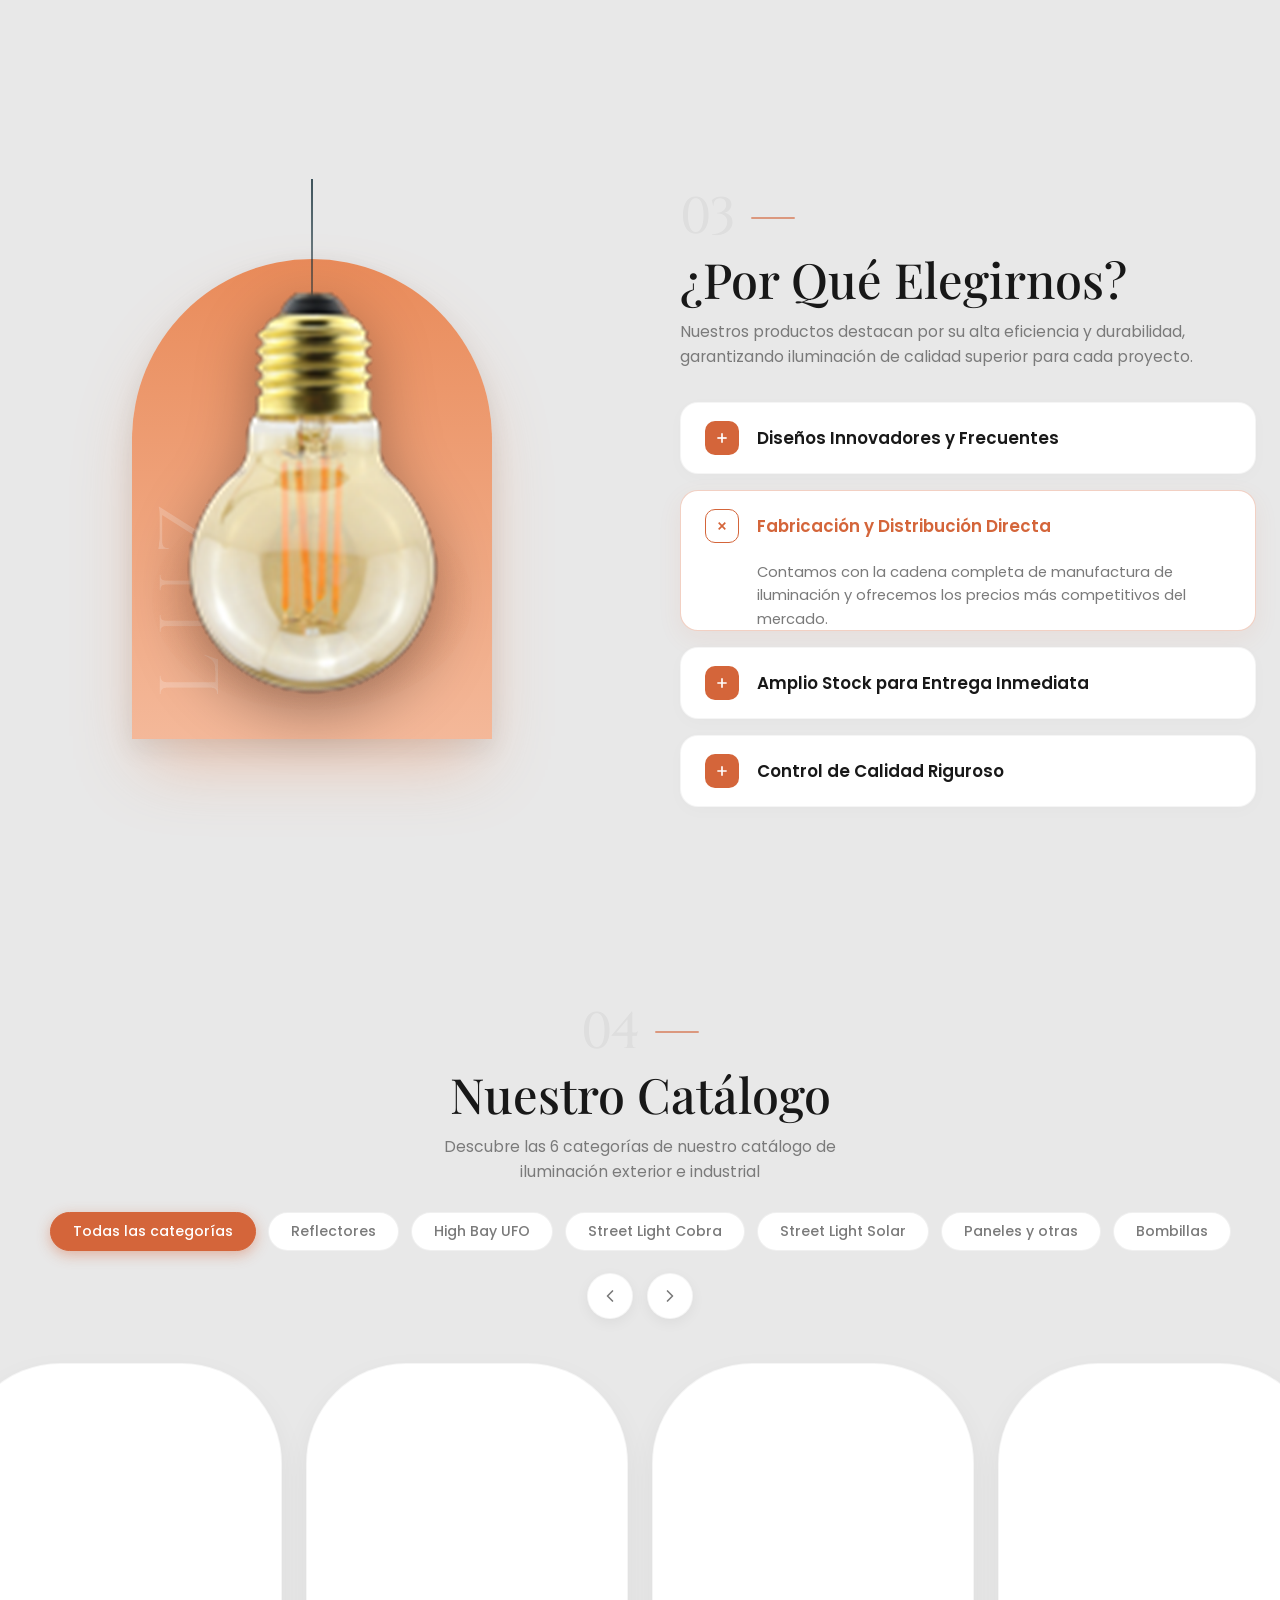
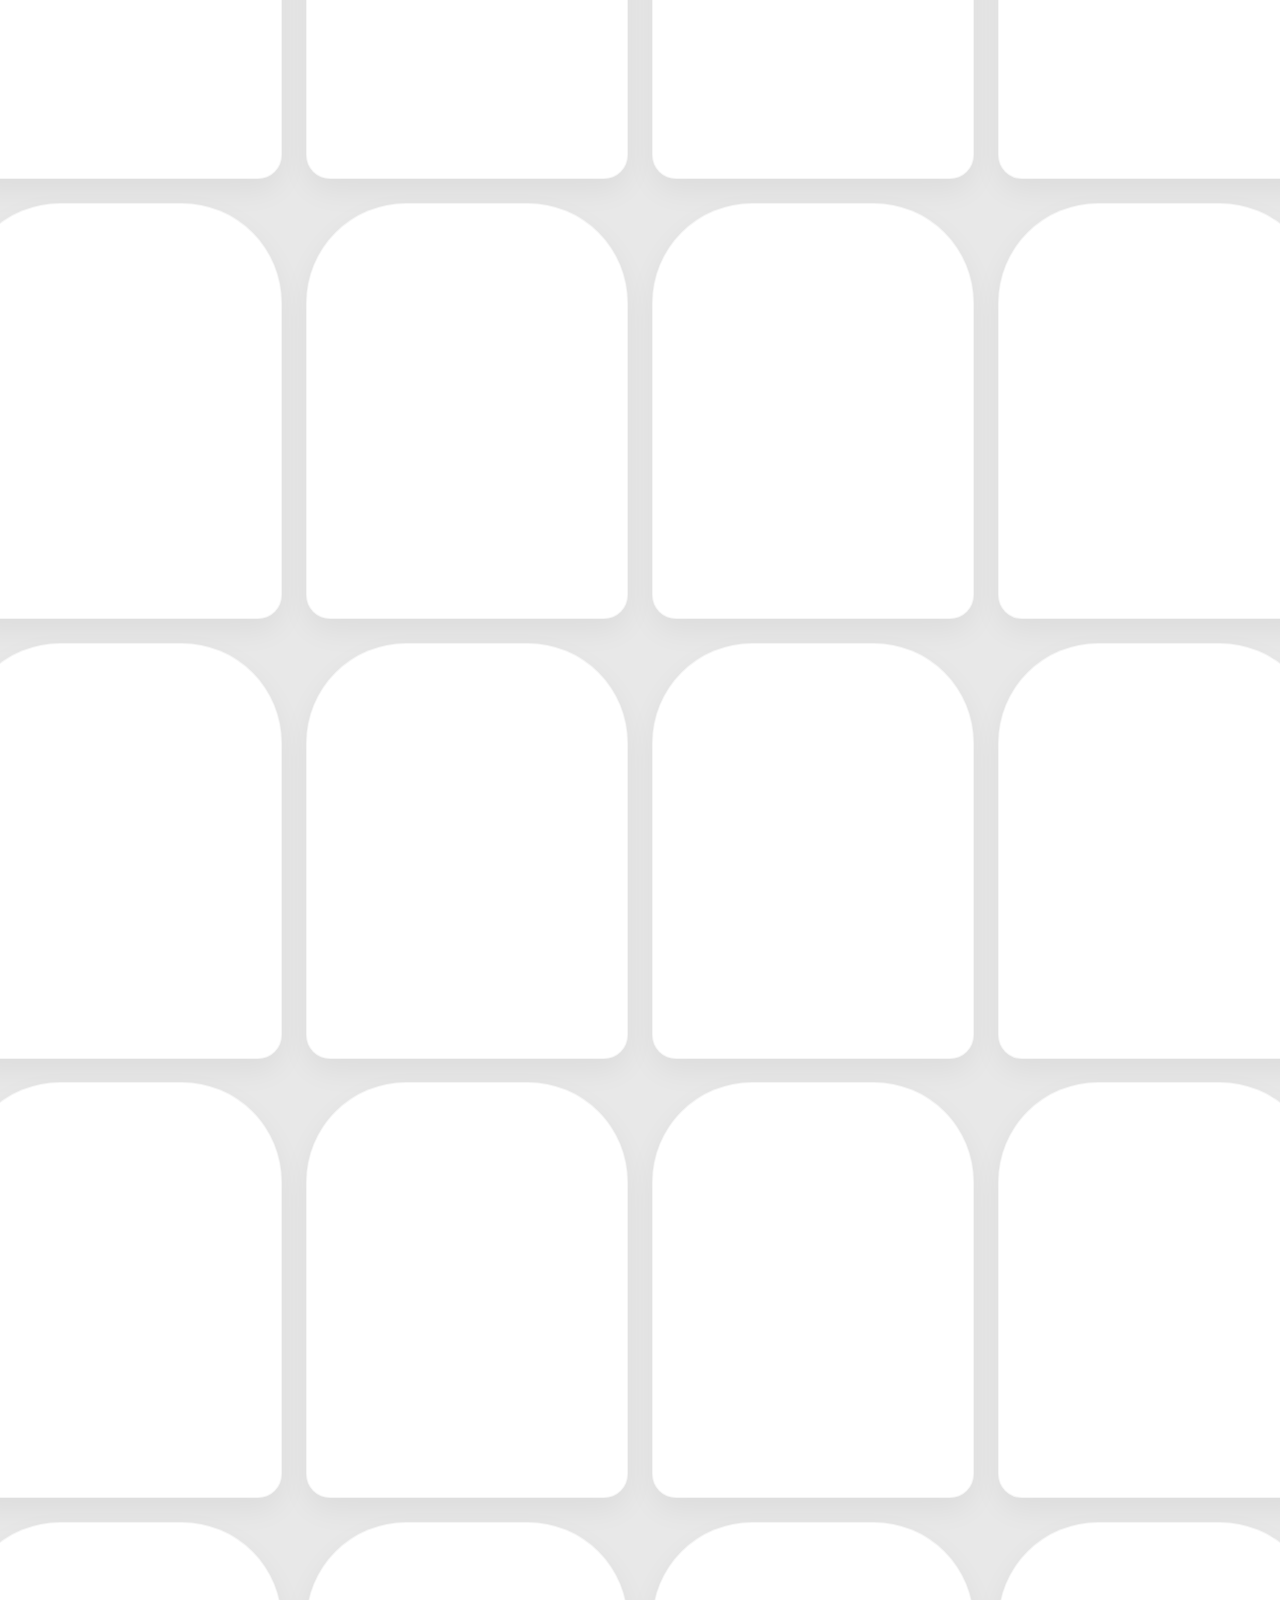
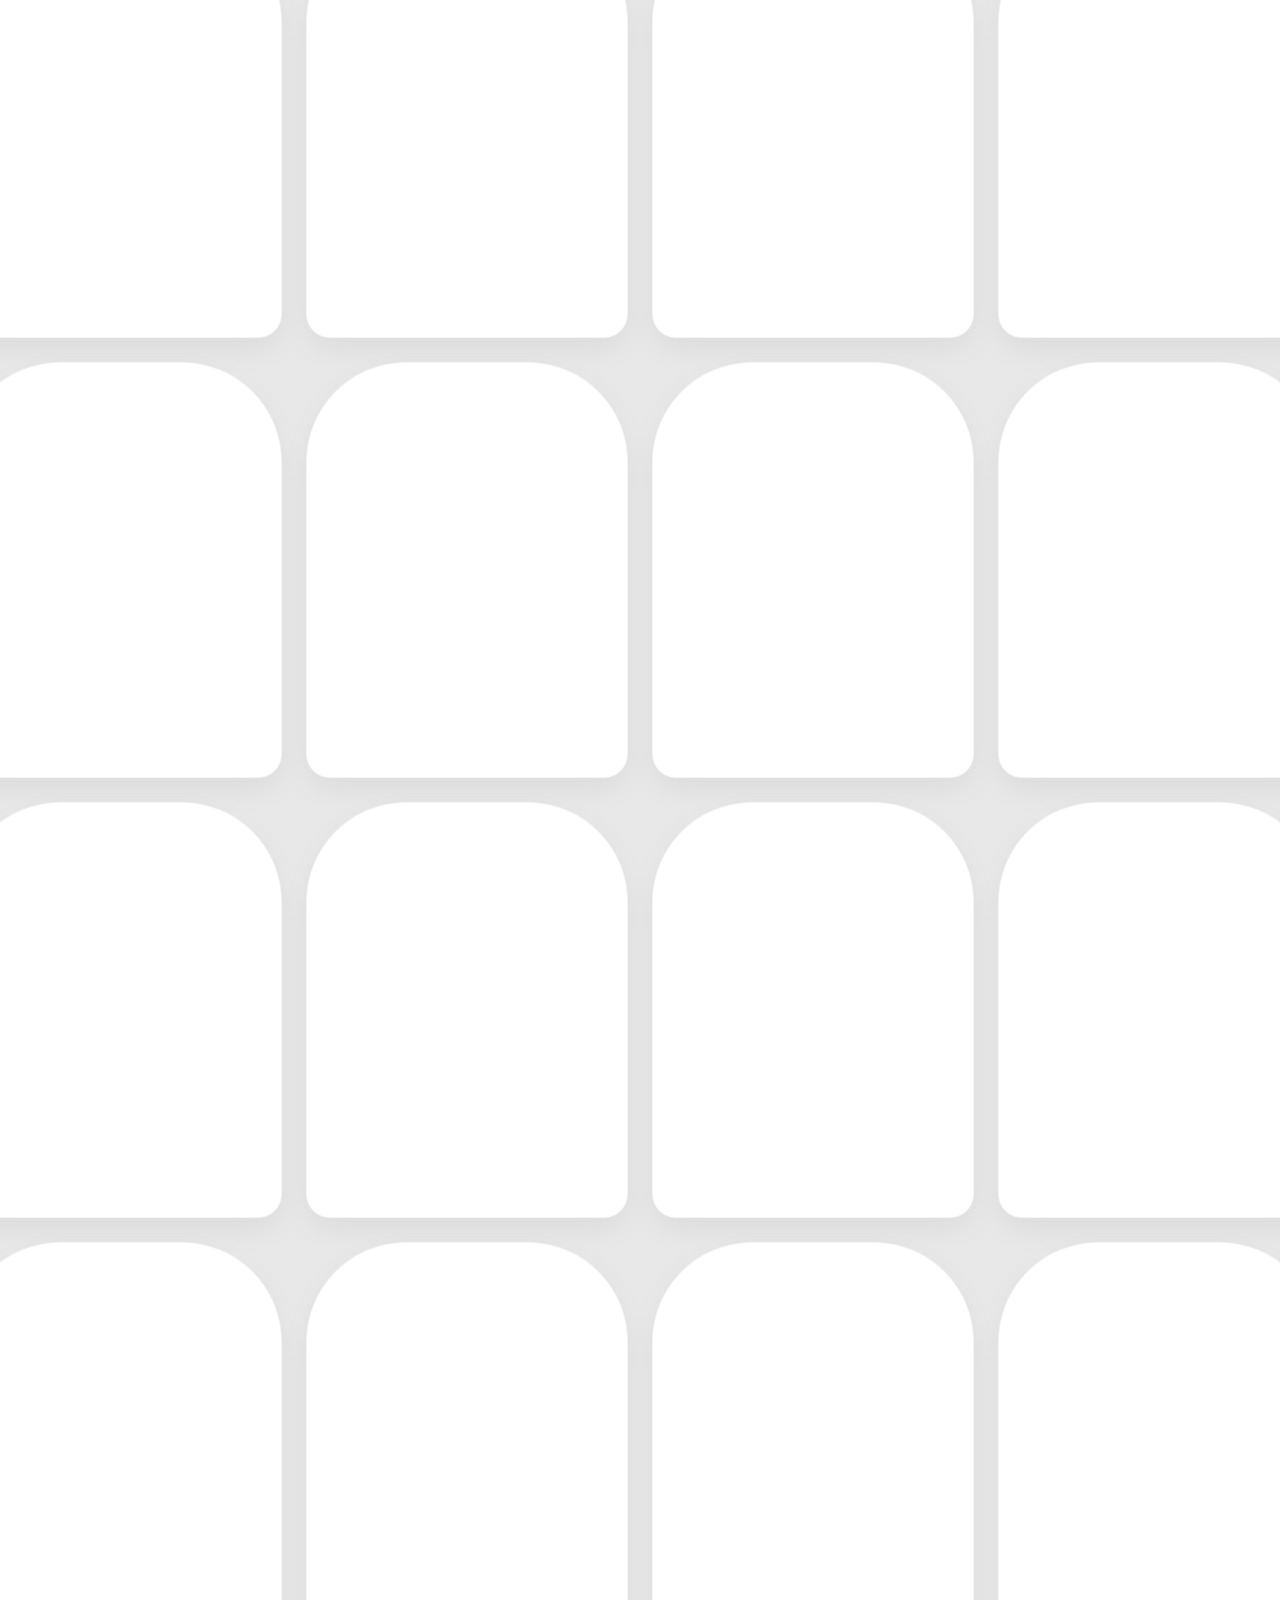
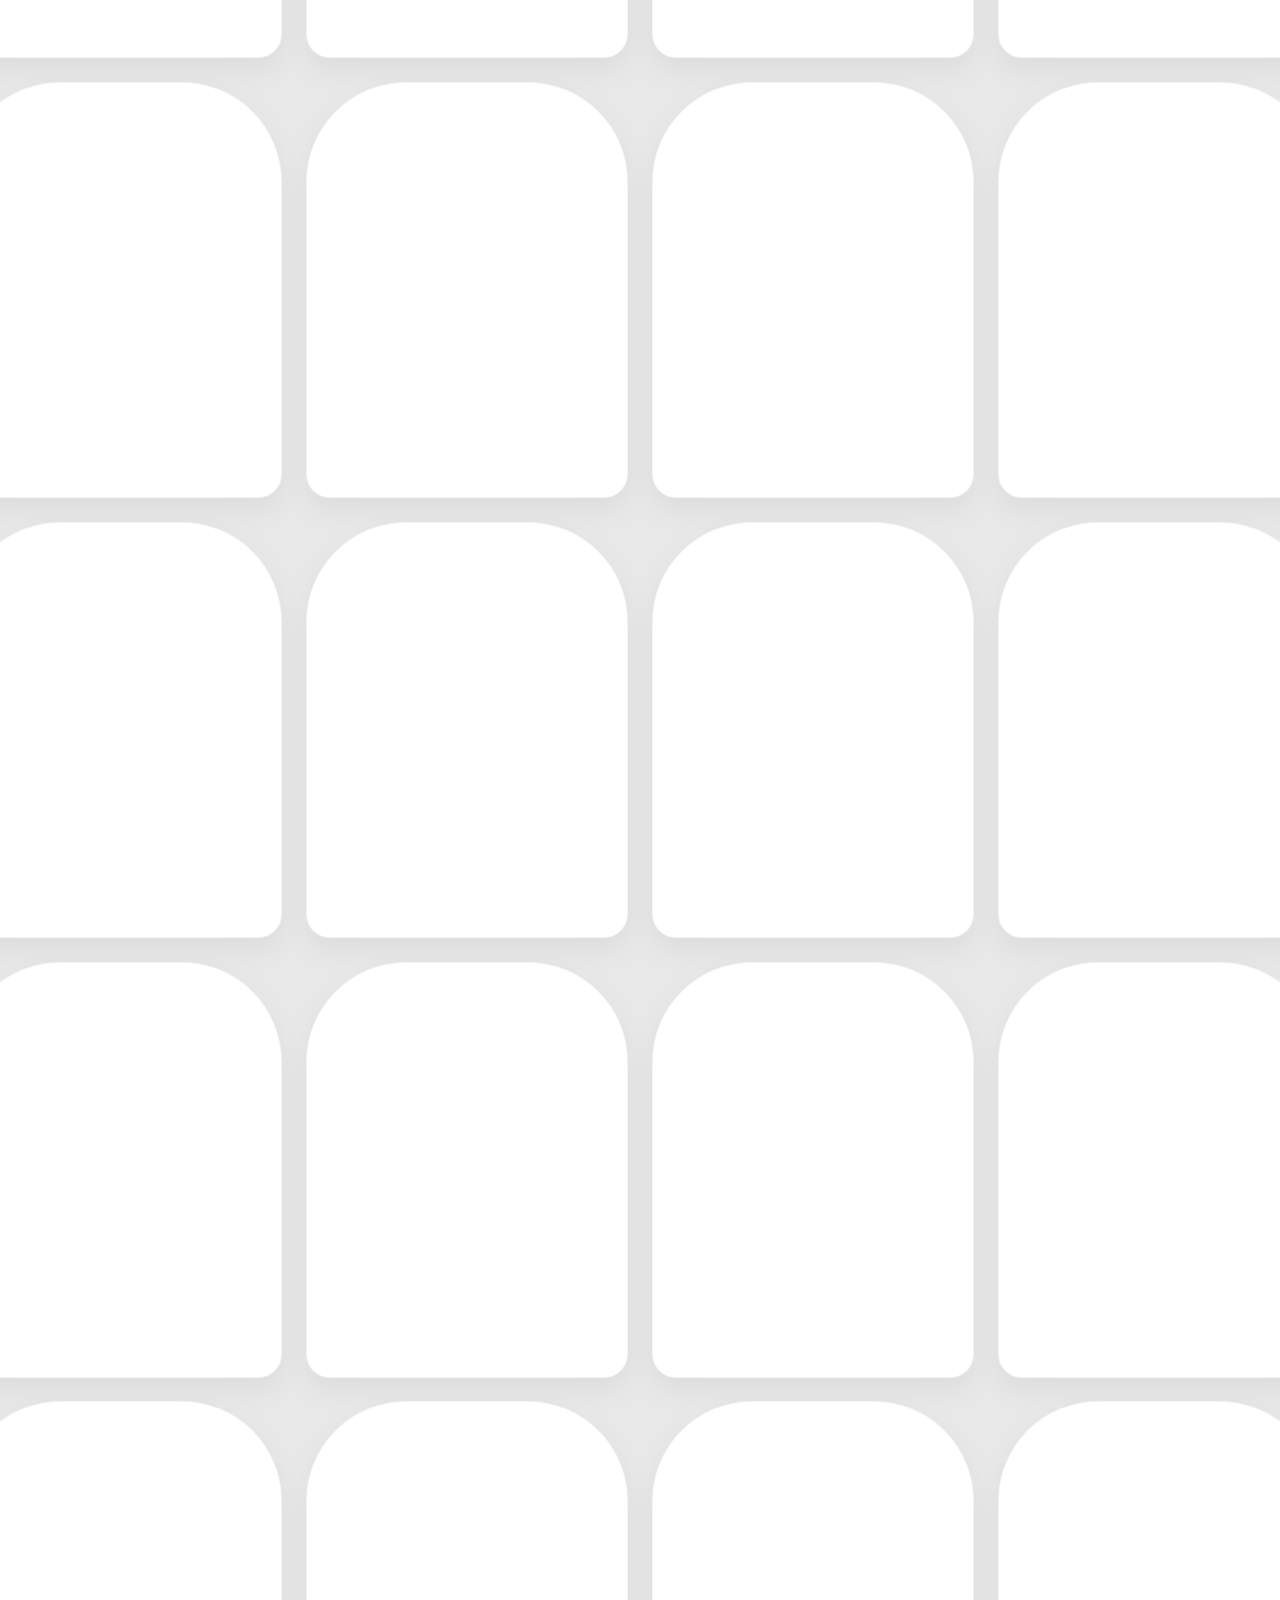
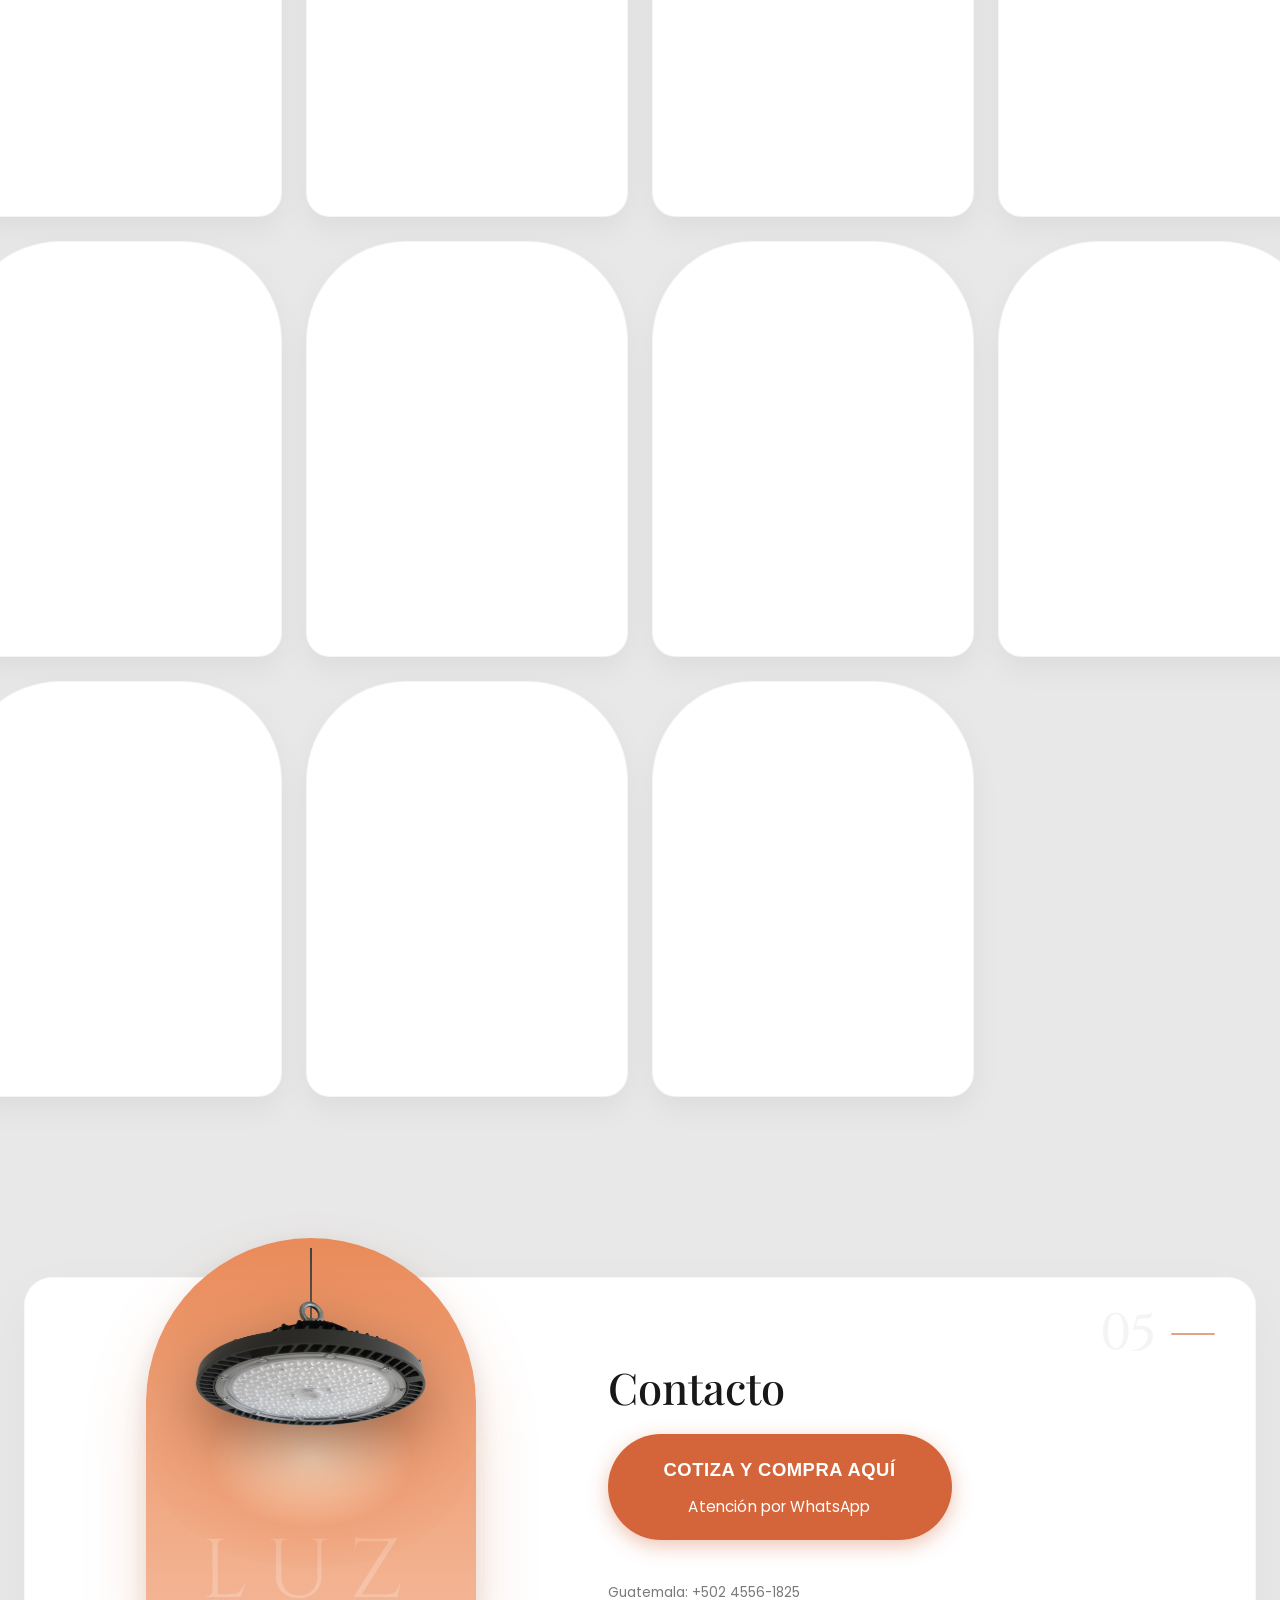
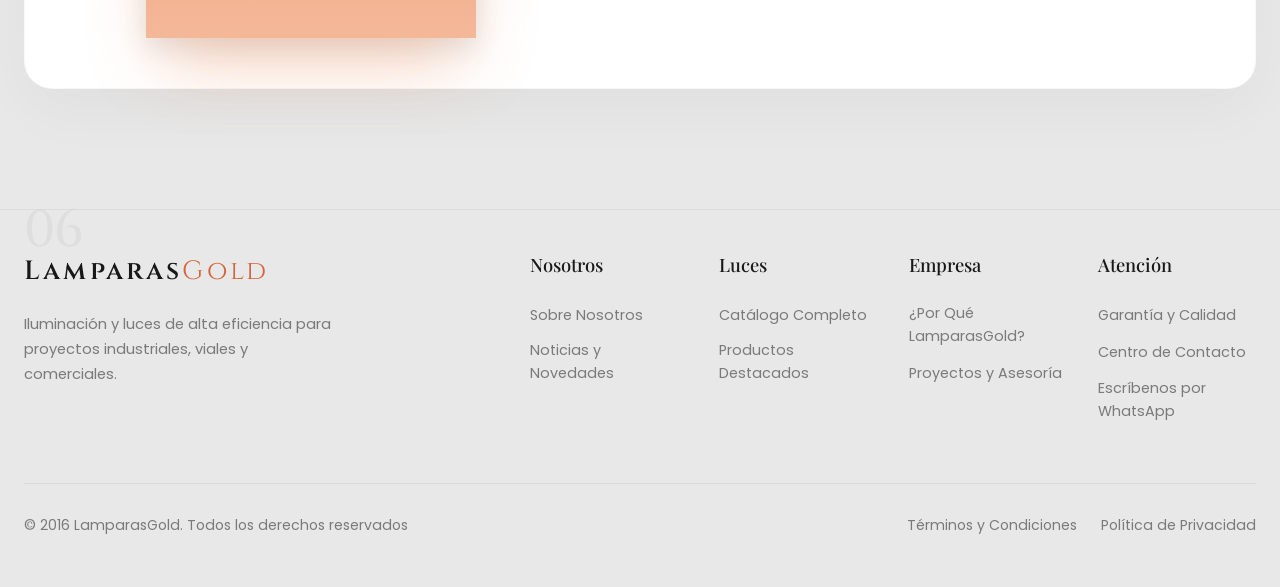
==== commit 30053b72: "refactor: arreglo logo" ====
--- a/index.html
+++ b/index.html
@@ -15,7 +15,7 @@
     href="https://fonts.googleapis.com/css2?family=Cinzel:wght@300;400;500;600&family=Playfair+Display:ital,wght@0,400;0,500;0,600;0,700;1,400&family=Poppins:wght@300;400;500;600;700&display=swap"
     rel="stylesheet">
 
-  <link rel="icon" type="image/png" href="img/logo2.jpg">
+  <link rel="icon" type="image/png" href="img/logito.jpeg">
   <link rel="stylesheet" href="styles.css">
 </head>
 
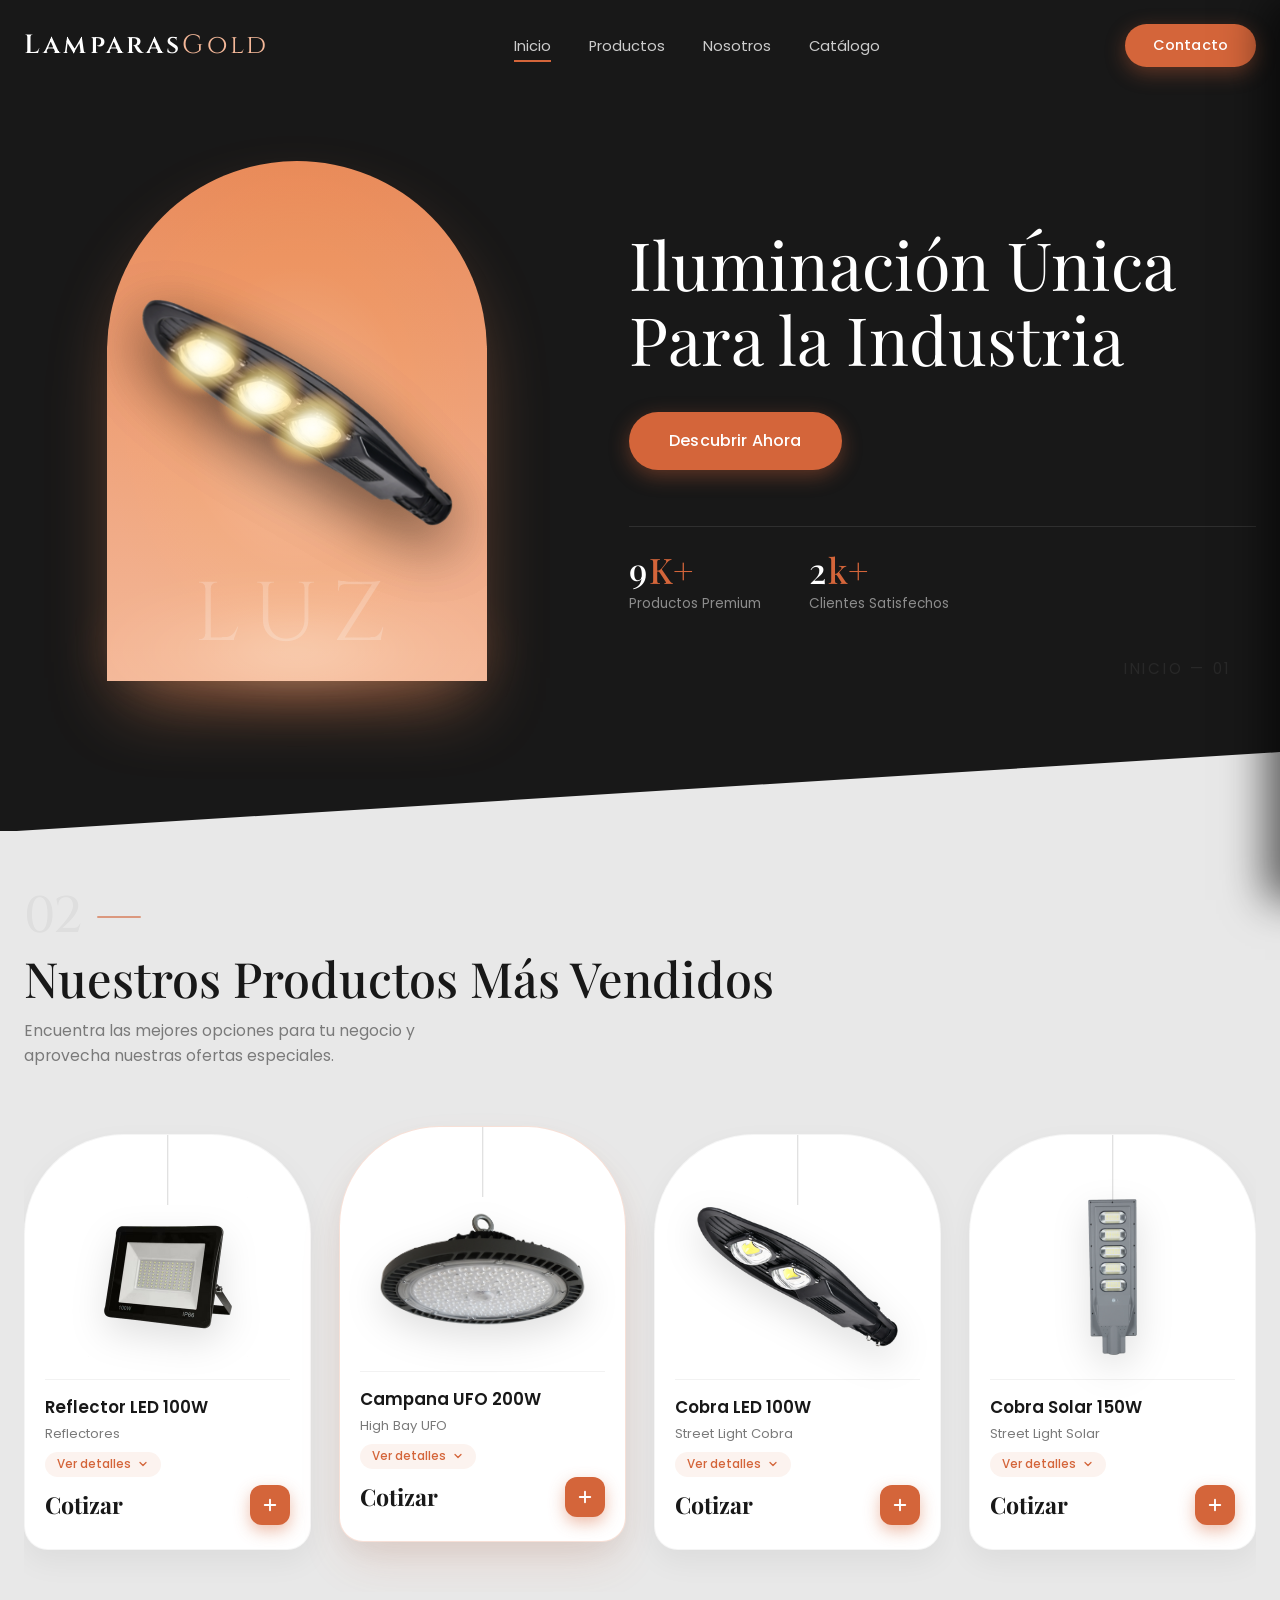
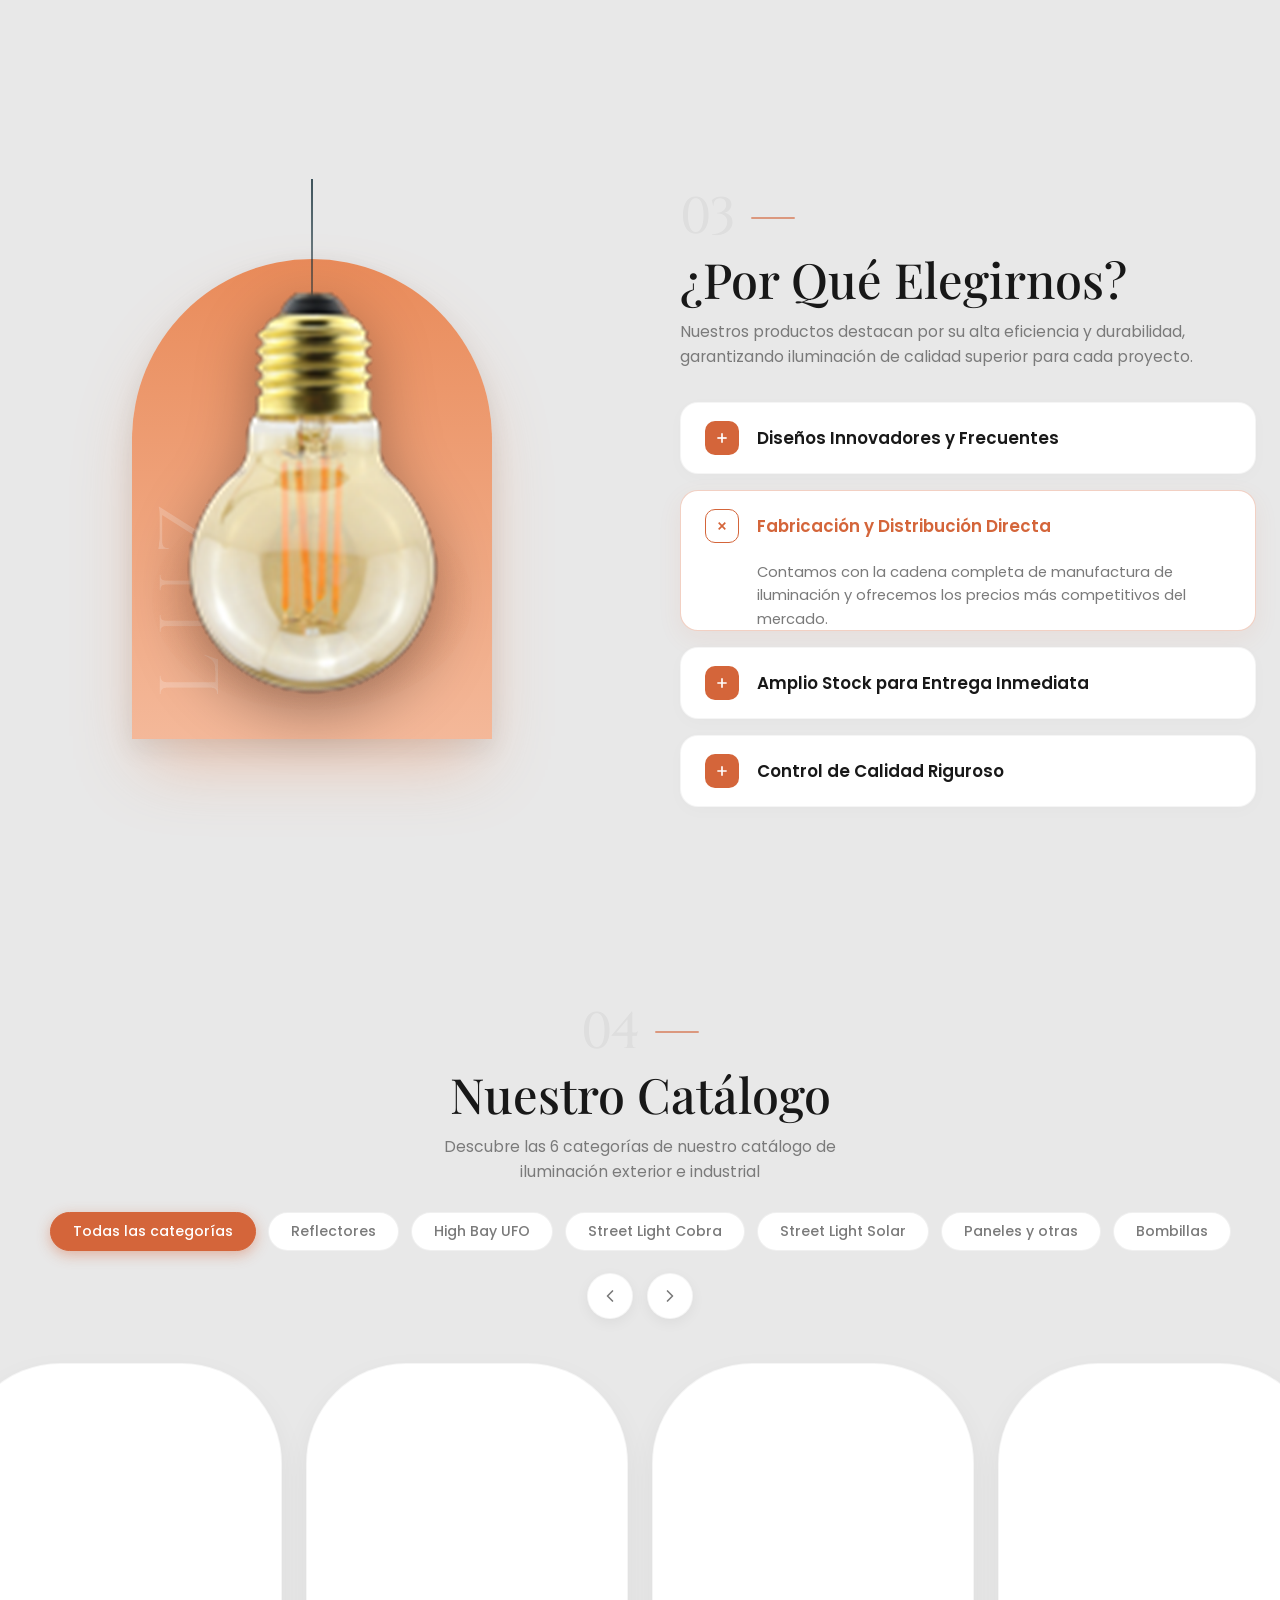
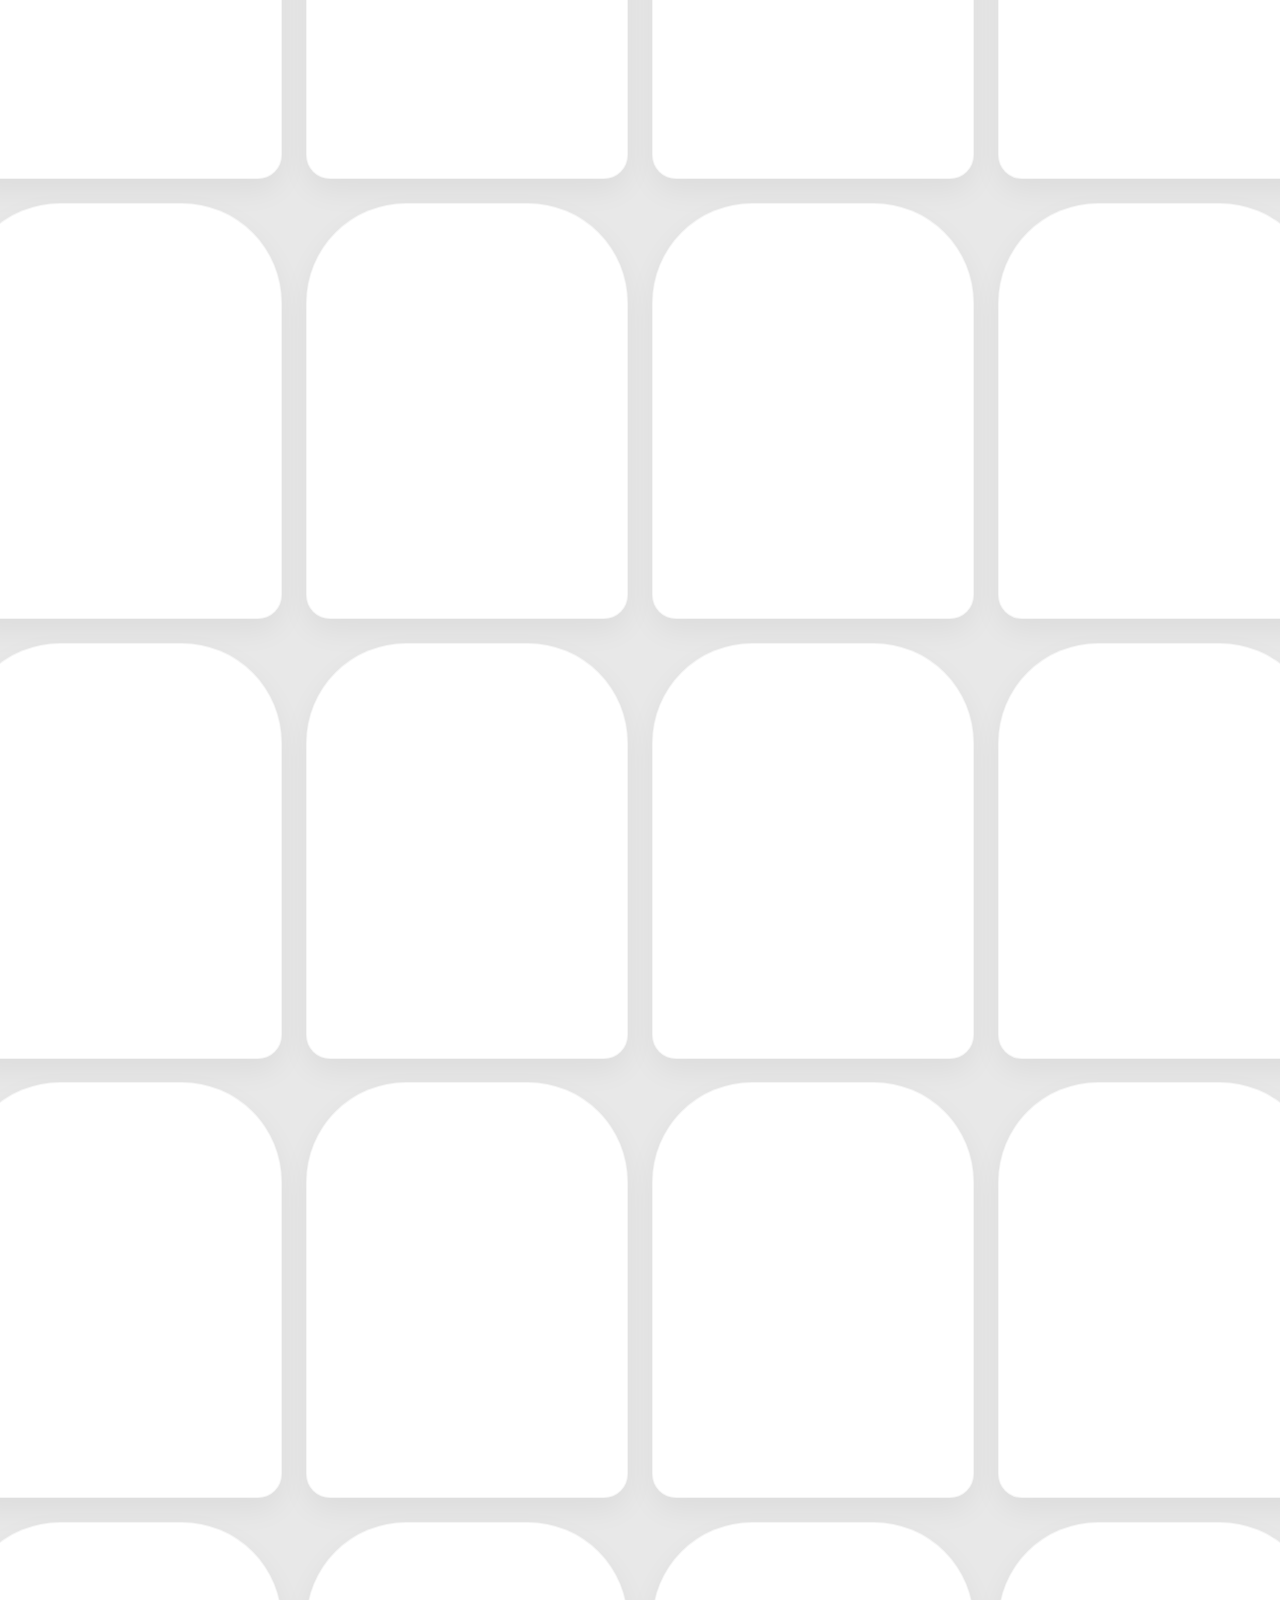
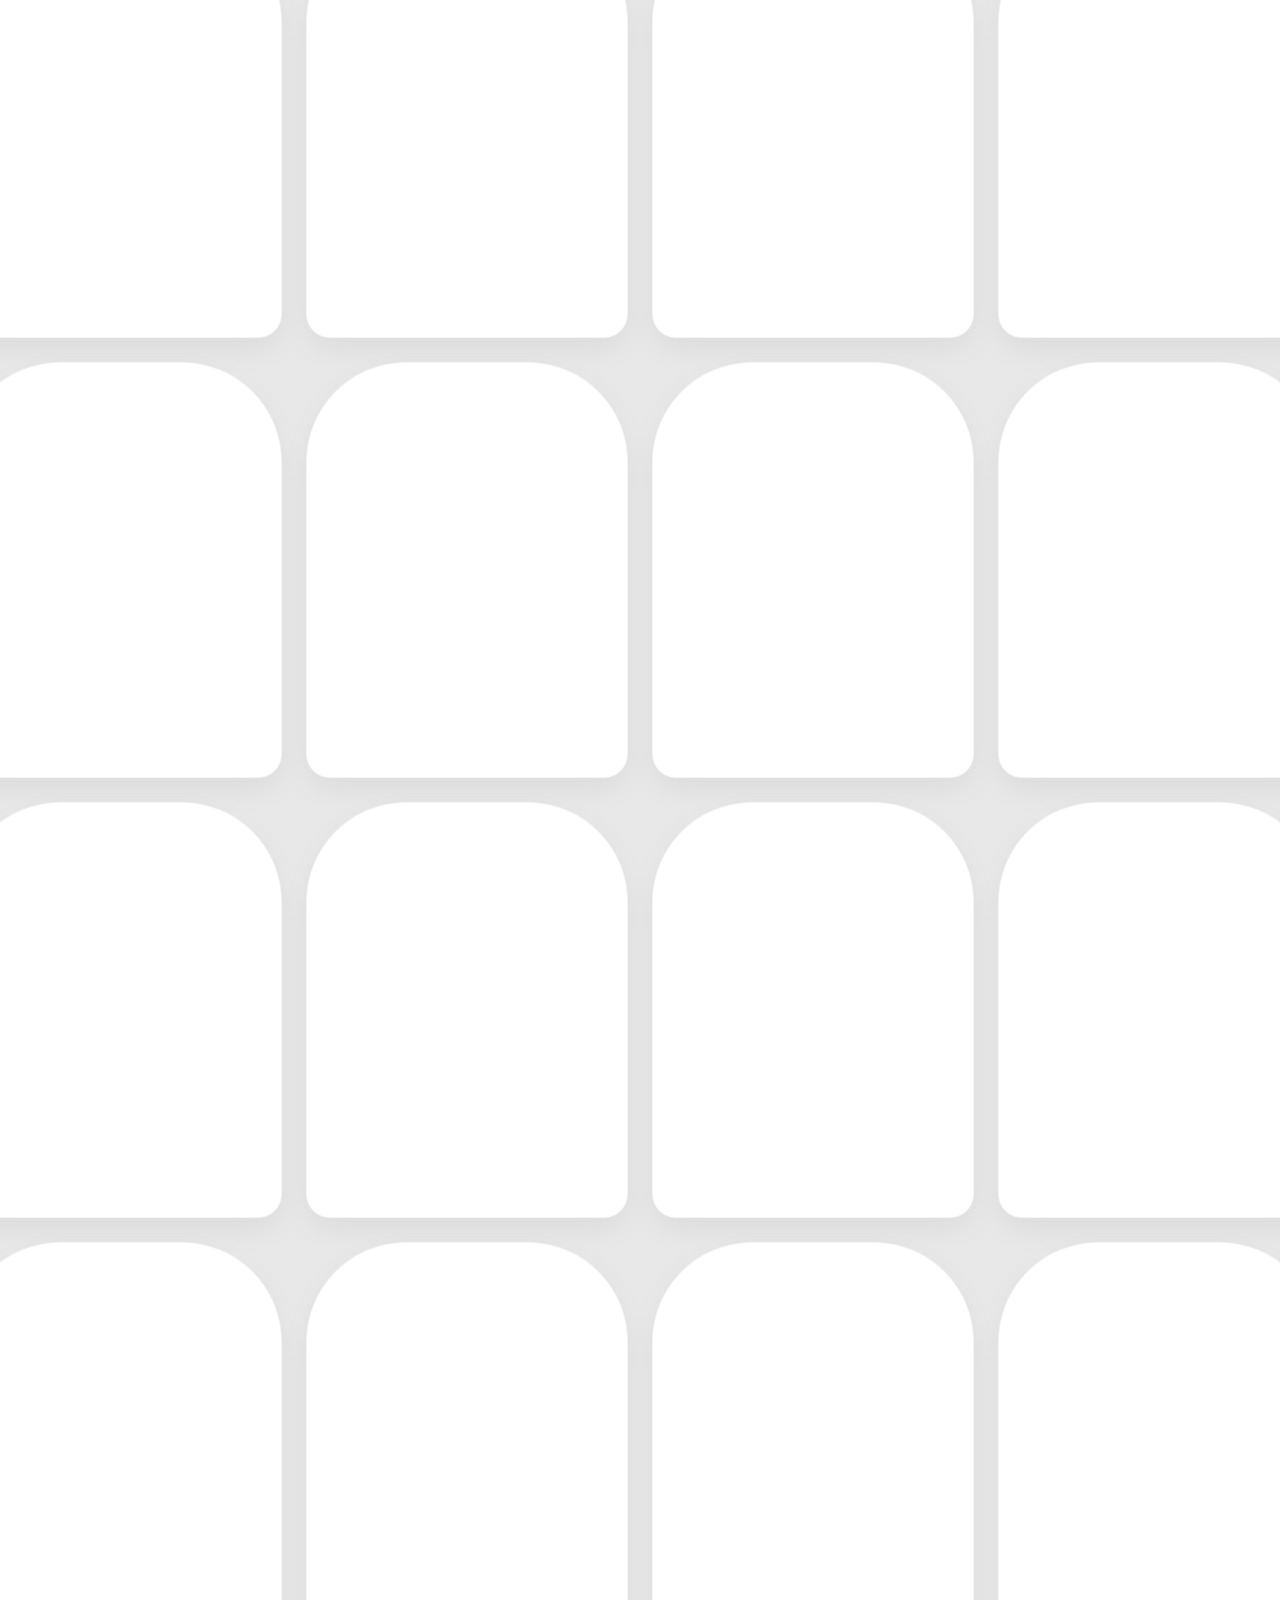
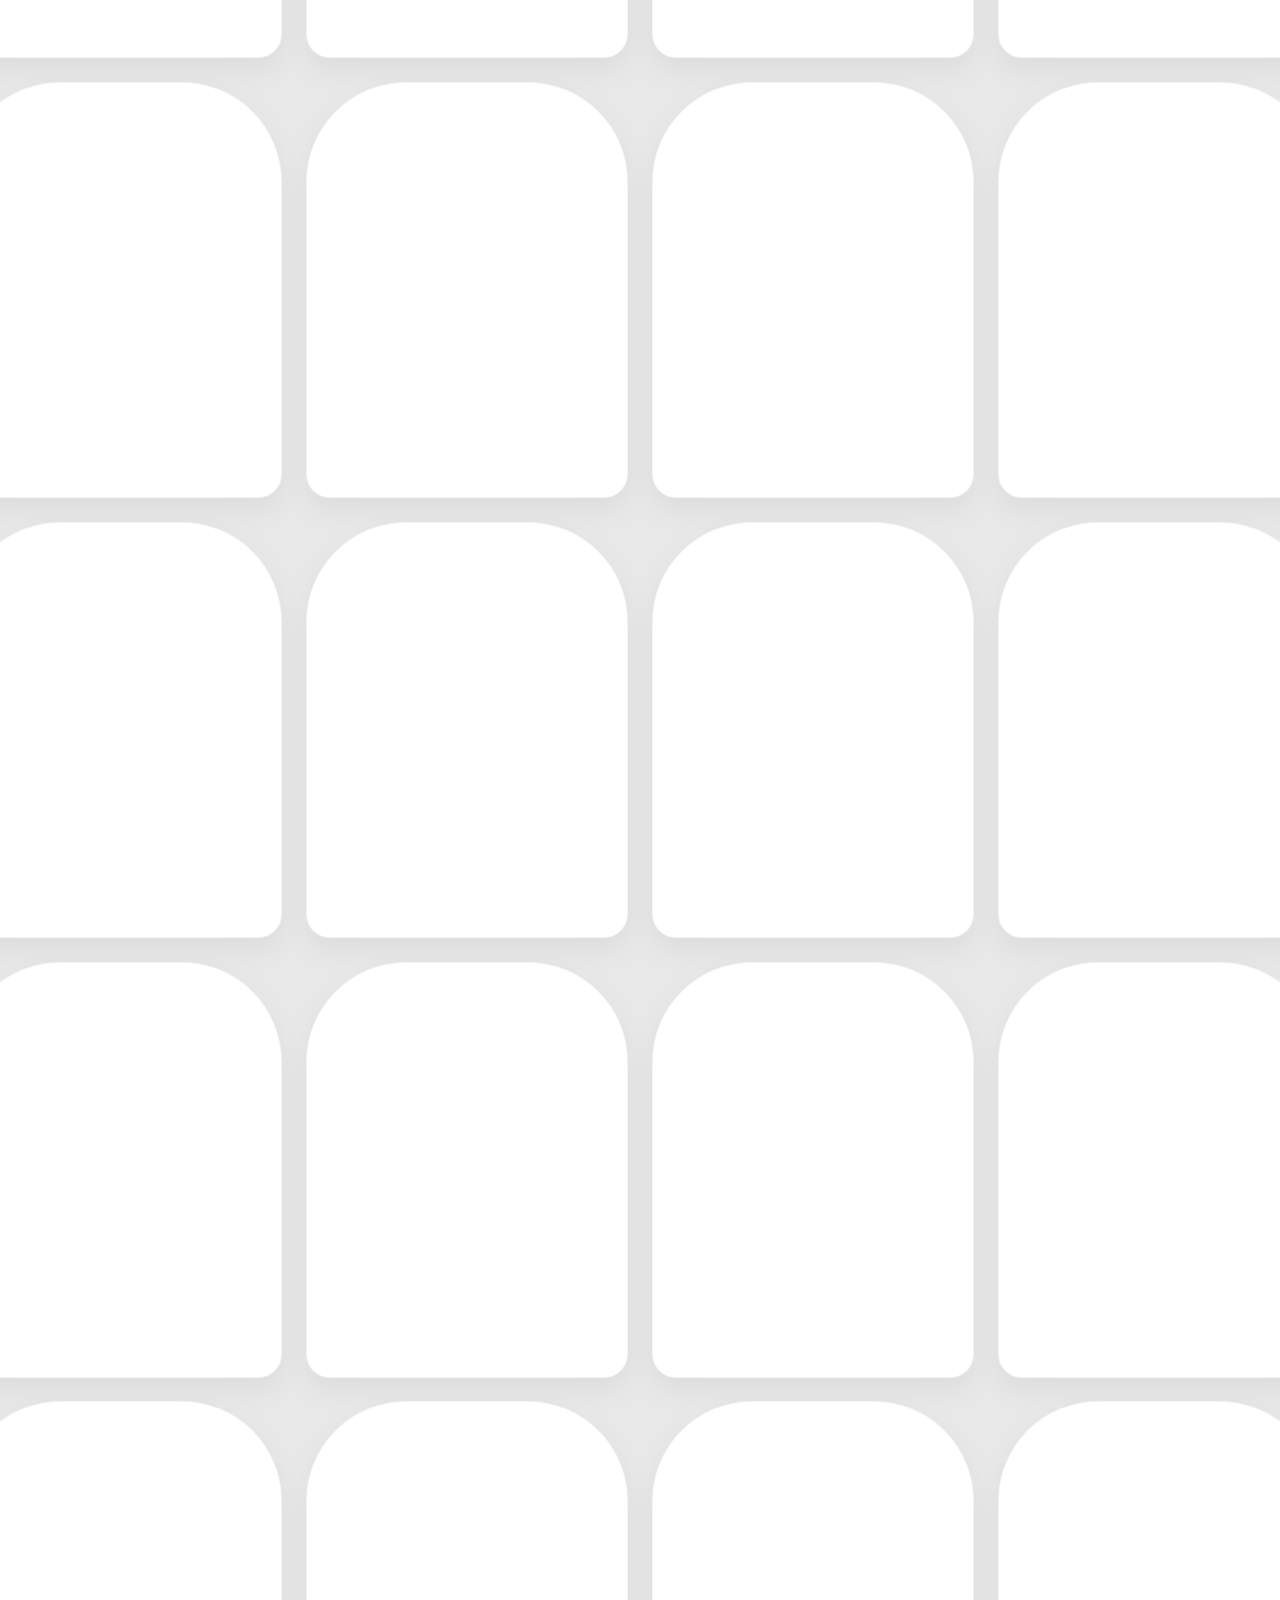
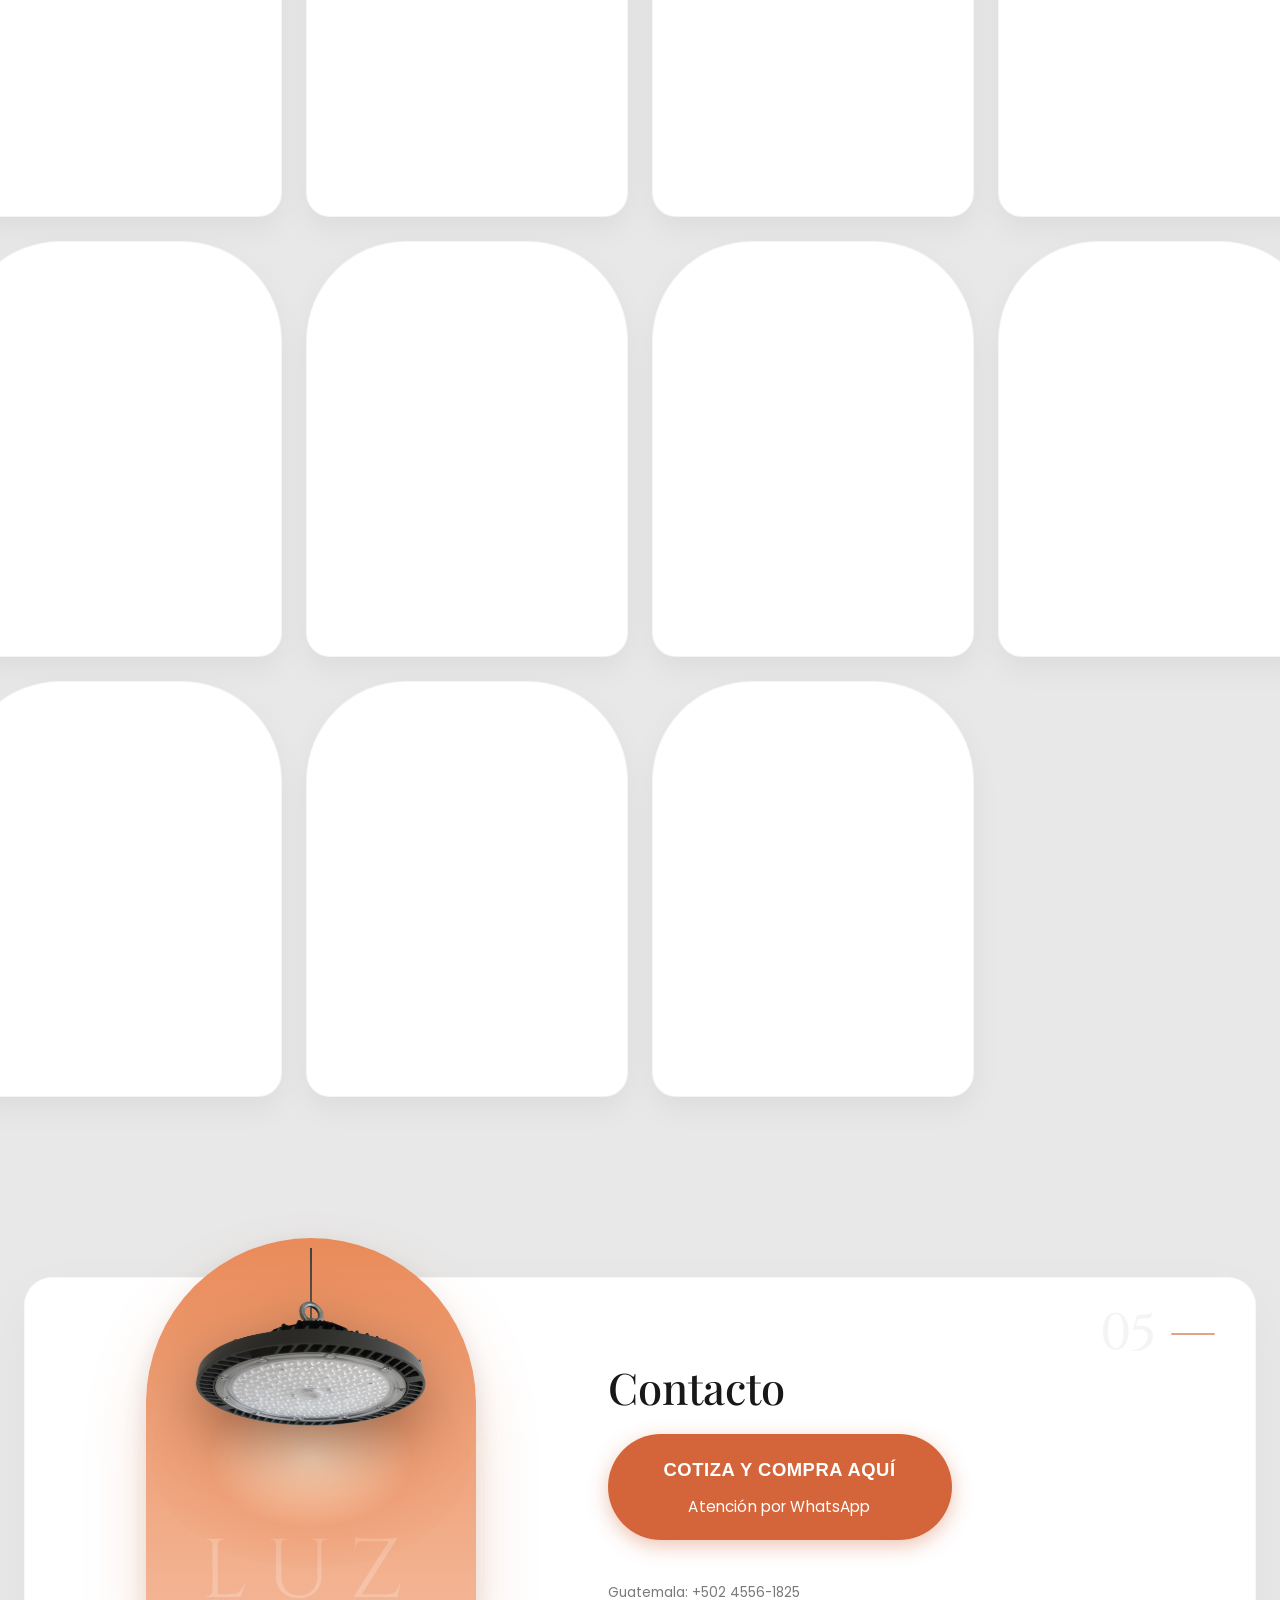
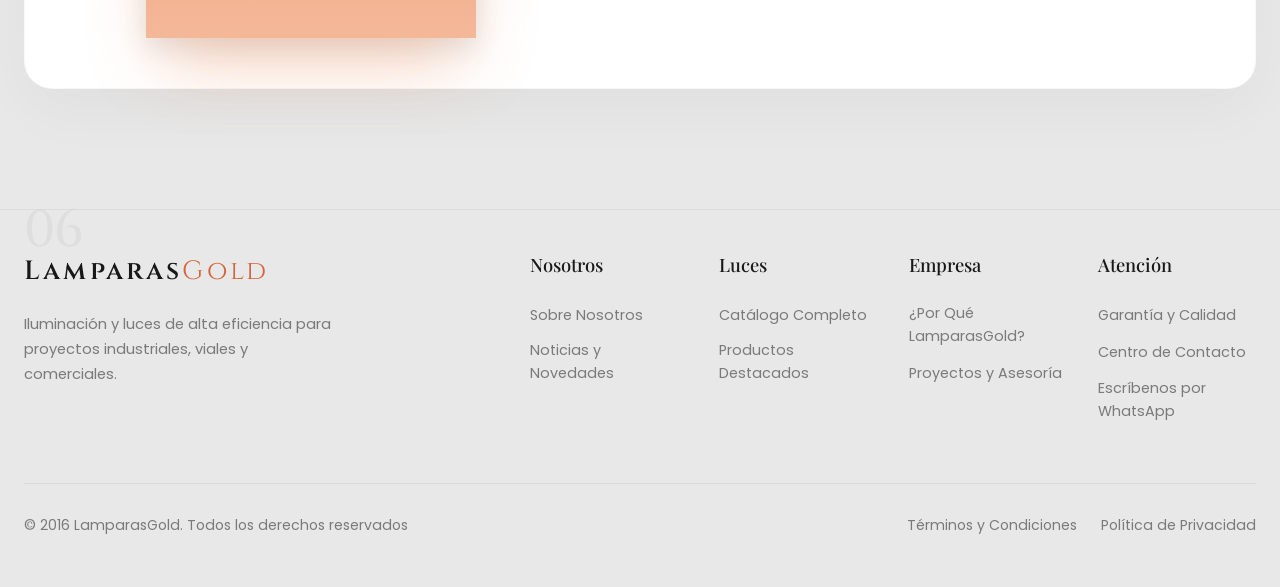
==== commit 7abb59ba: "refactor: cambio la vista de un boton" ====
--- a/index.html
+++ b/index.html
@@ -29,7 +29,7 @@
     <li><a href="#our-products" class="nav__link">Catálogo</a></li>
     <li class="nav__mobile-cta"><a
         href="https://wa.me/50245561825?text=Hola%2C%20quiero%20informaci%C3%B3n%20sobre%20sus%20luces"
-        target="_blank" rel="noopener noreferrer" class="btn btn--pill btn--primary">Contacto</a></li>
+        target="_blank" rel="noopener noreferrer" class="btn btn--pill btn--primary">Cotiza y Compra Aquí</a></li>
   </ul>
 
   <!-- Overlay oscuro con blur para el menú drawer móvil -->
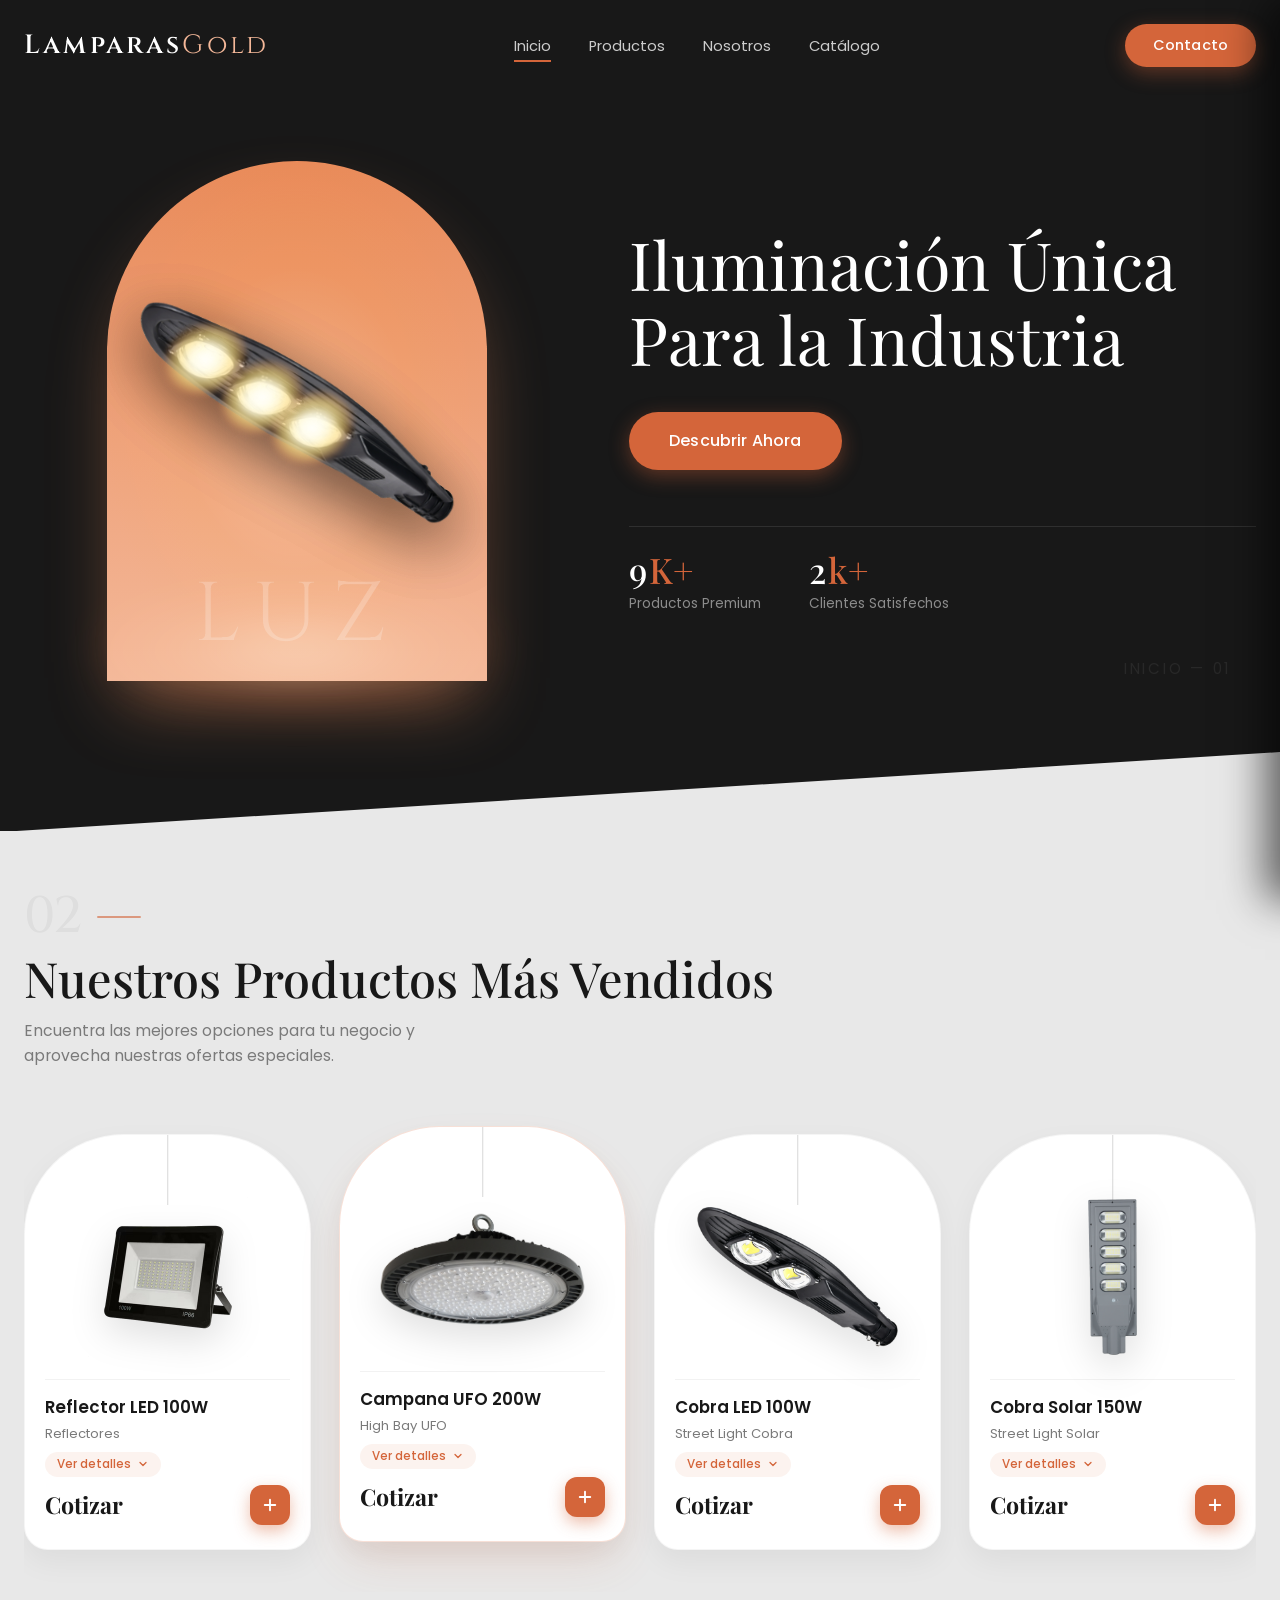
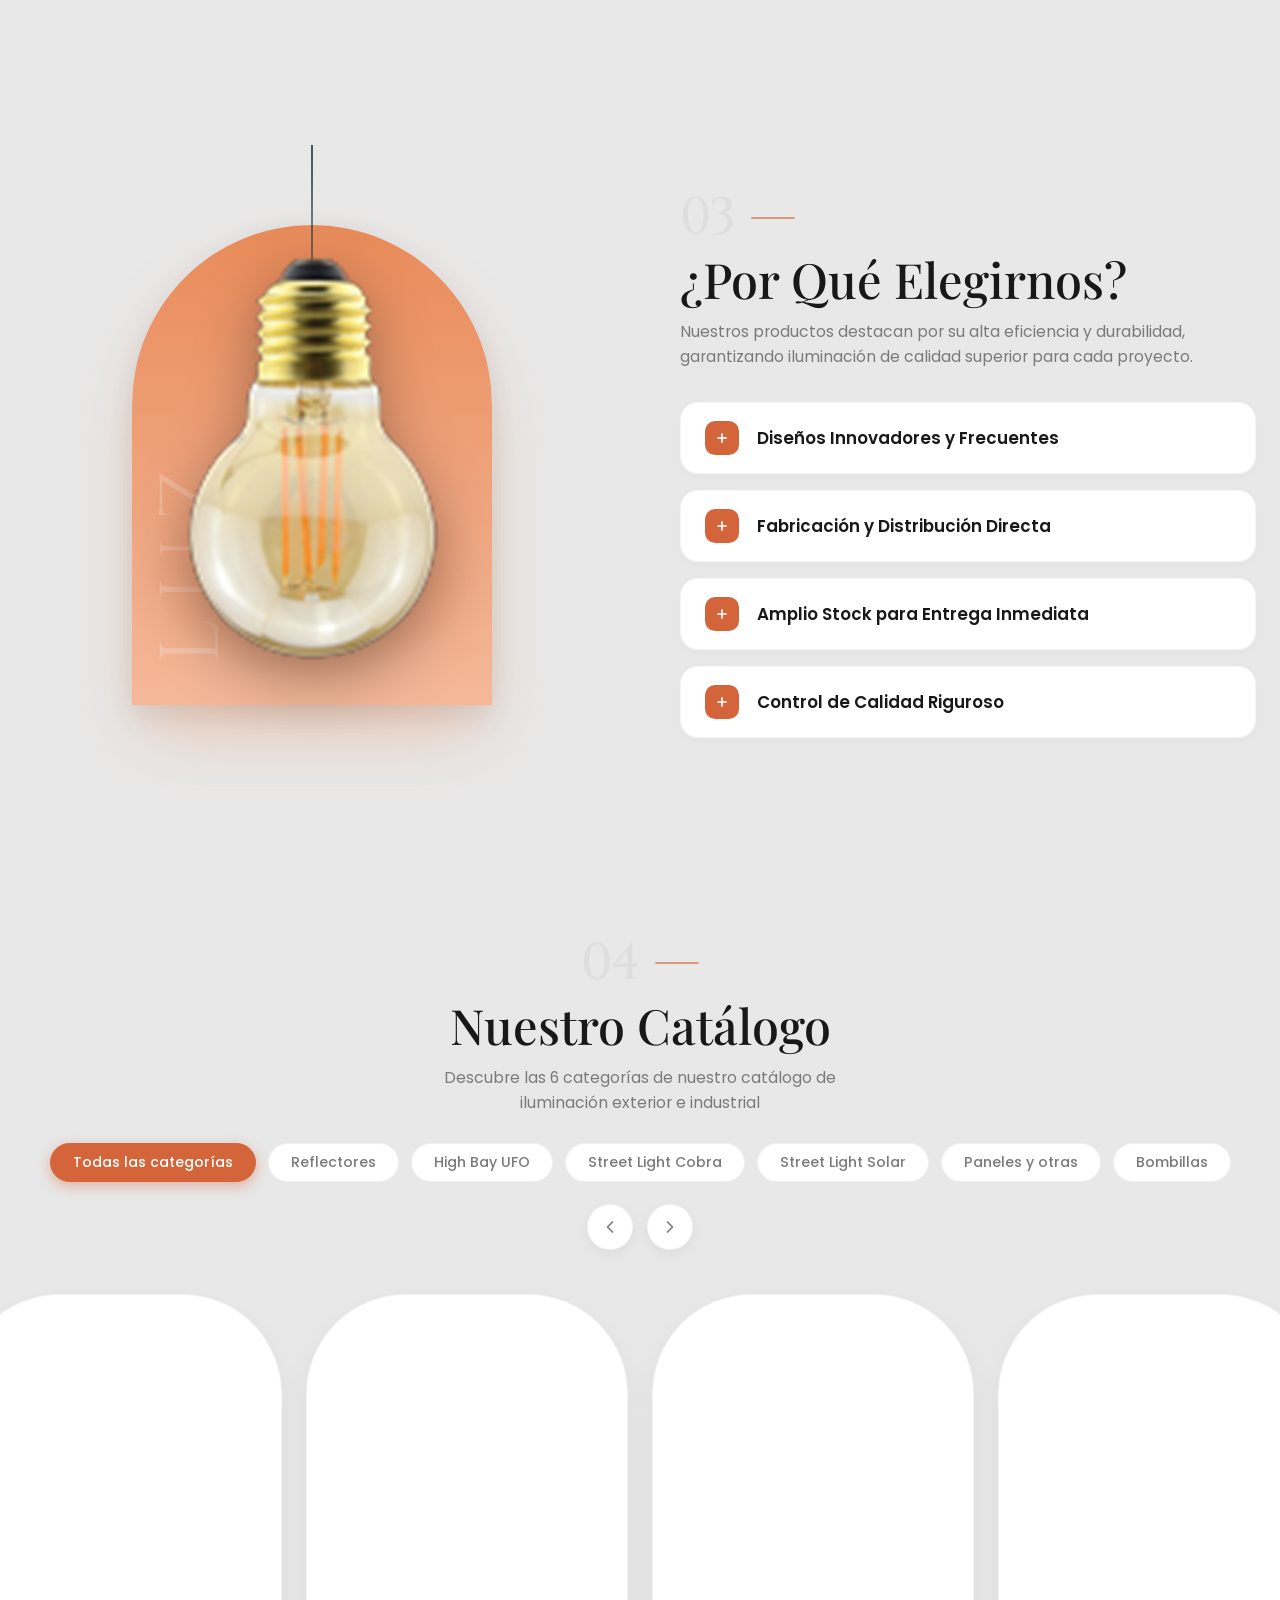
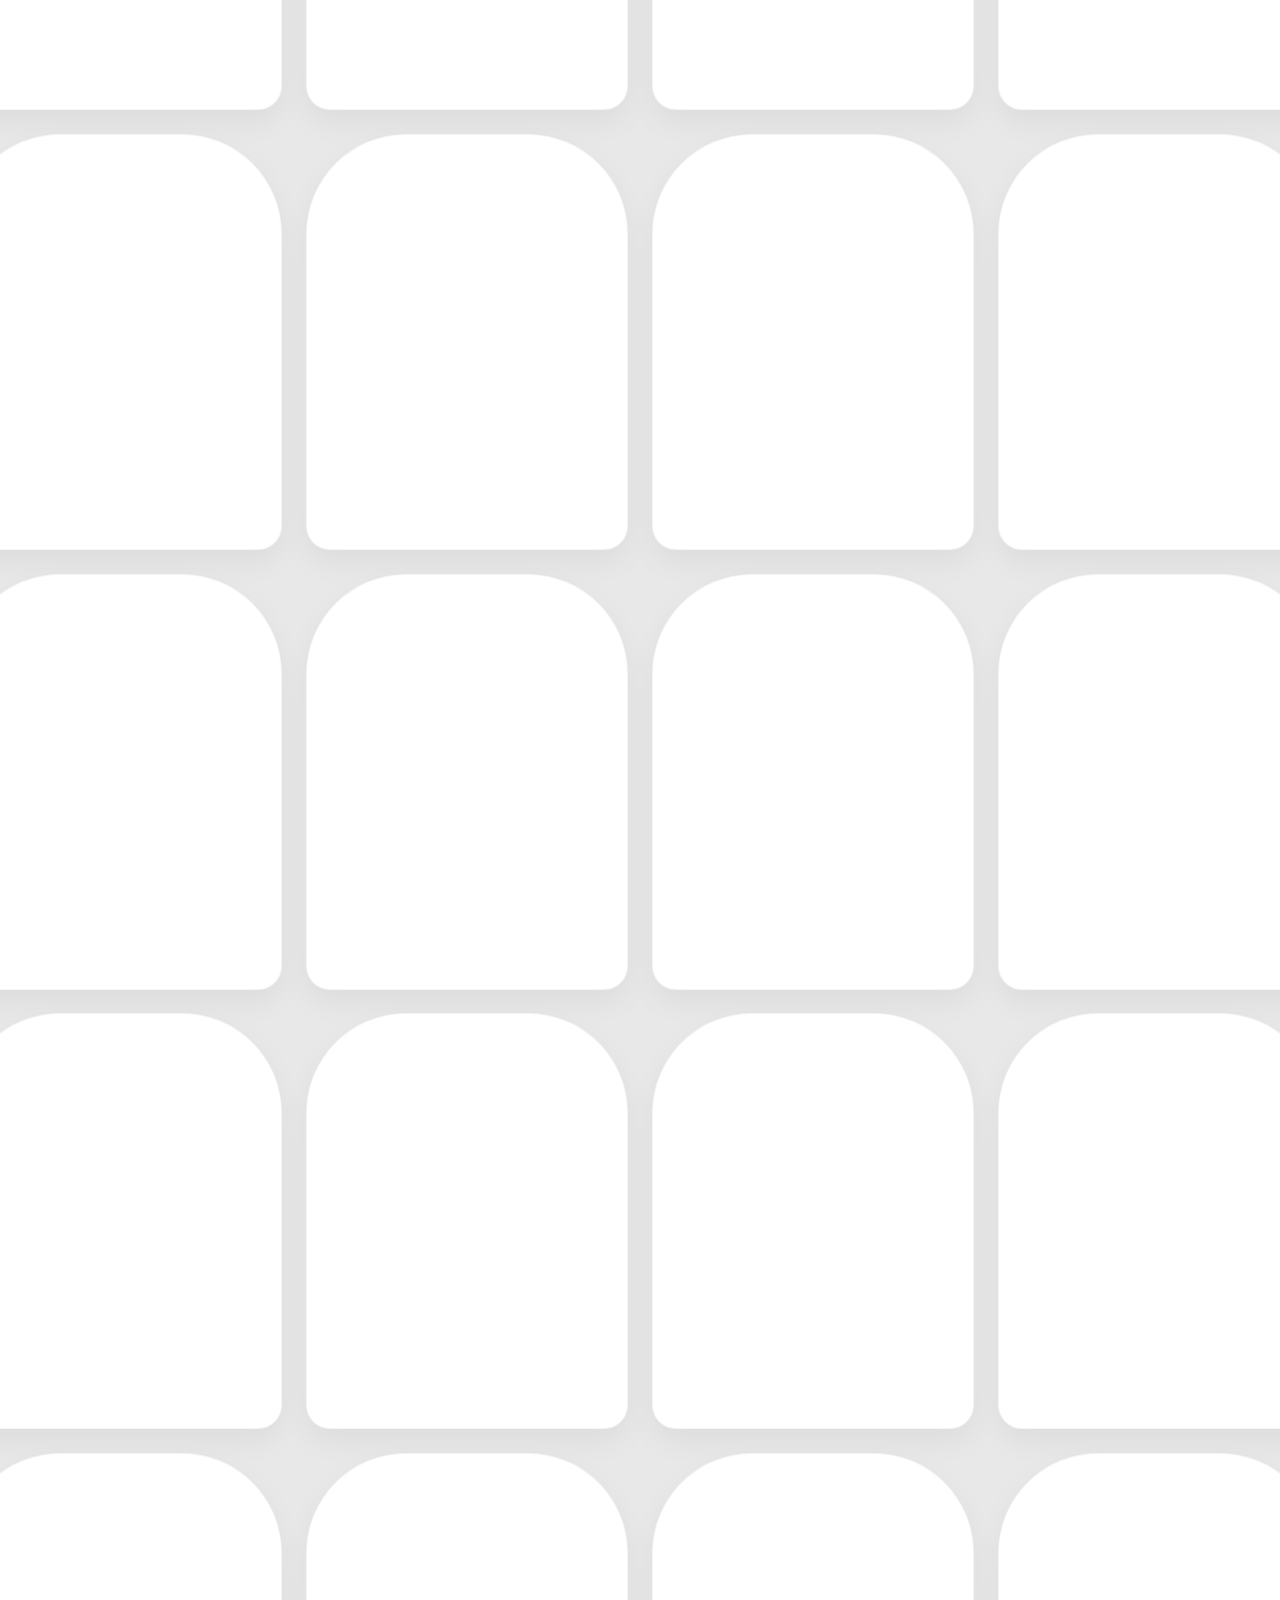
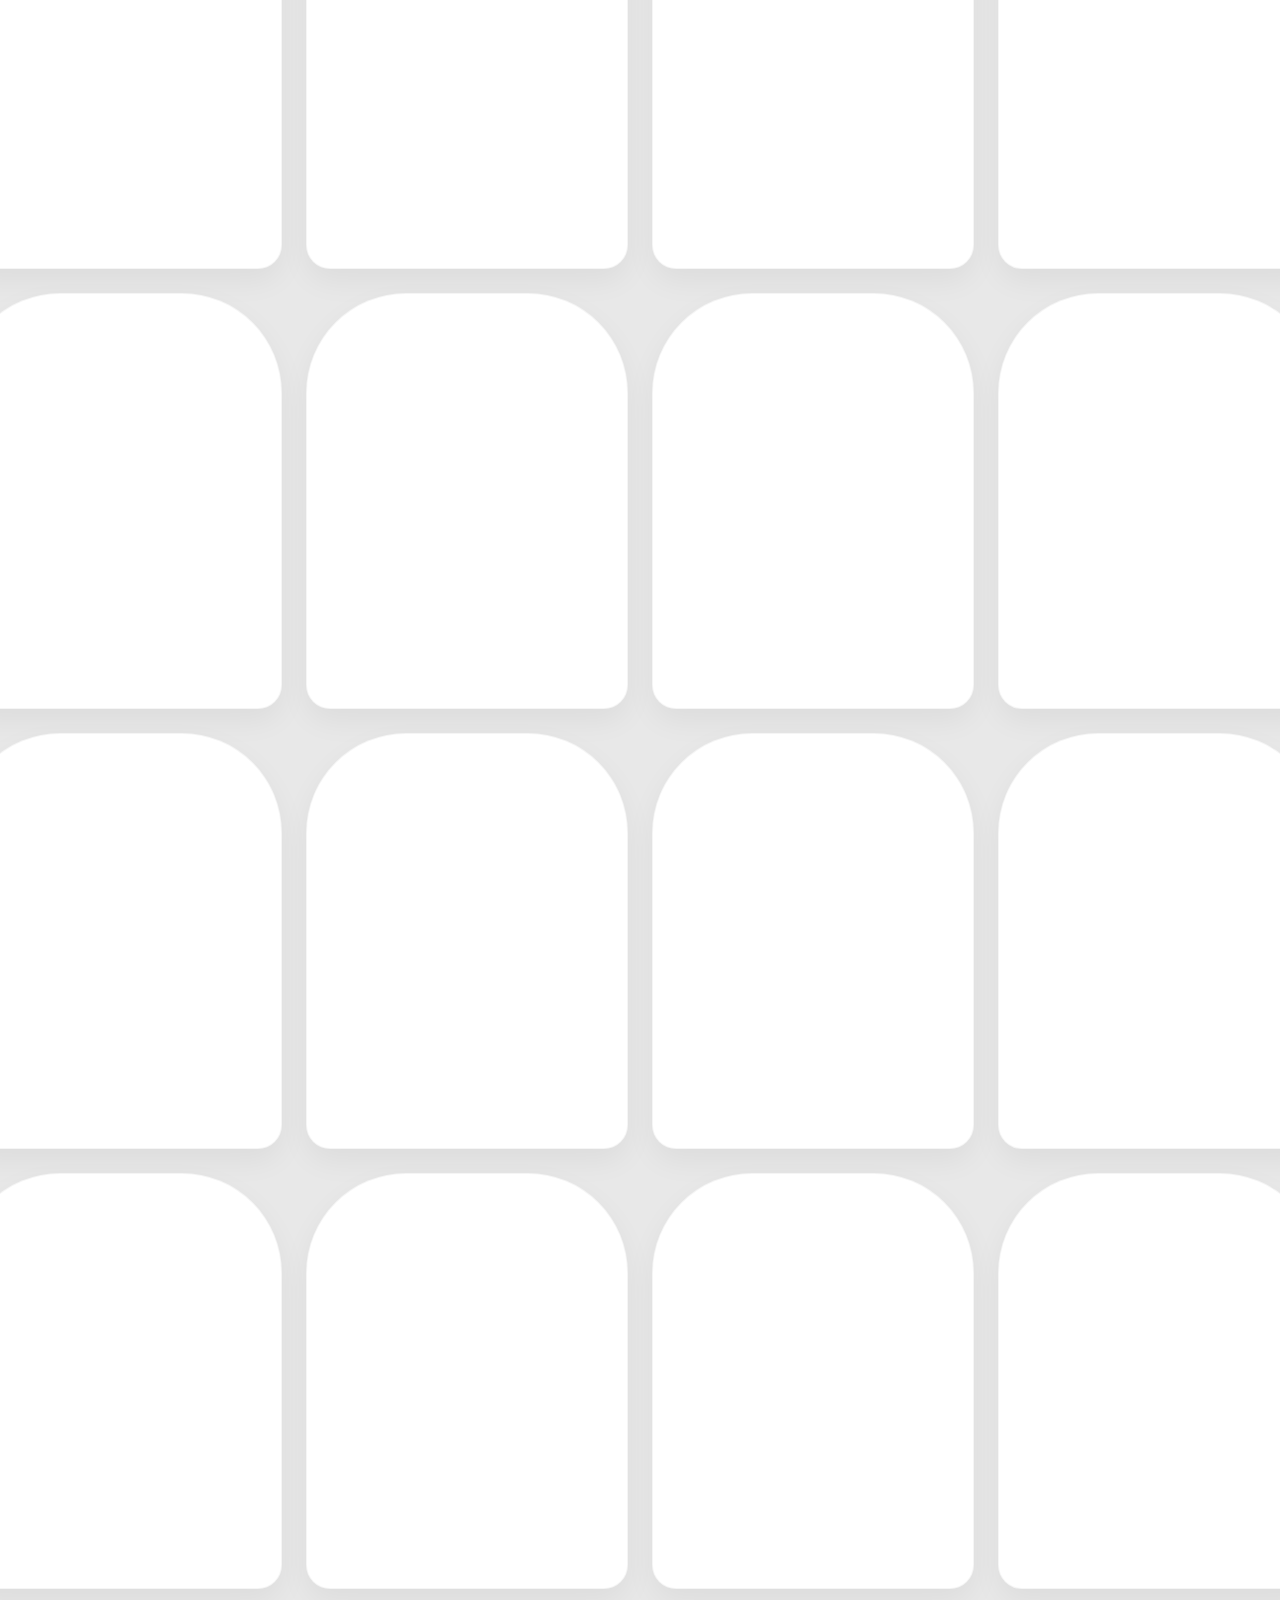
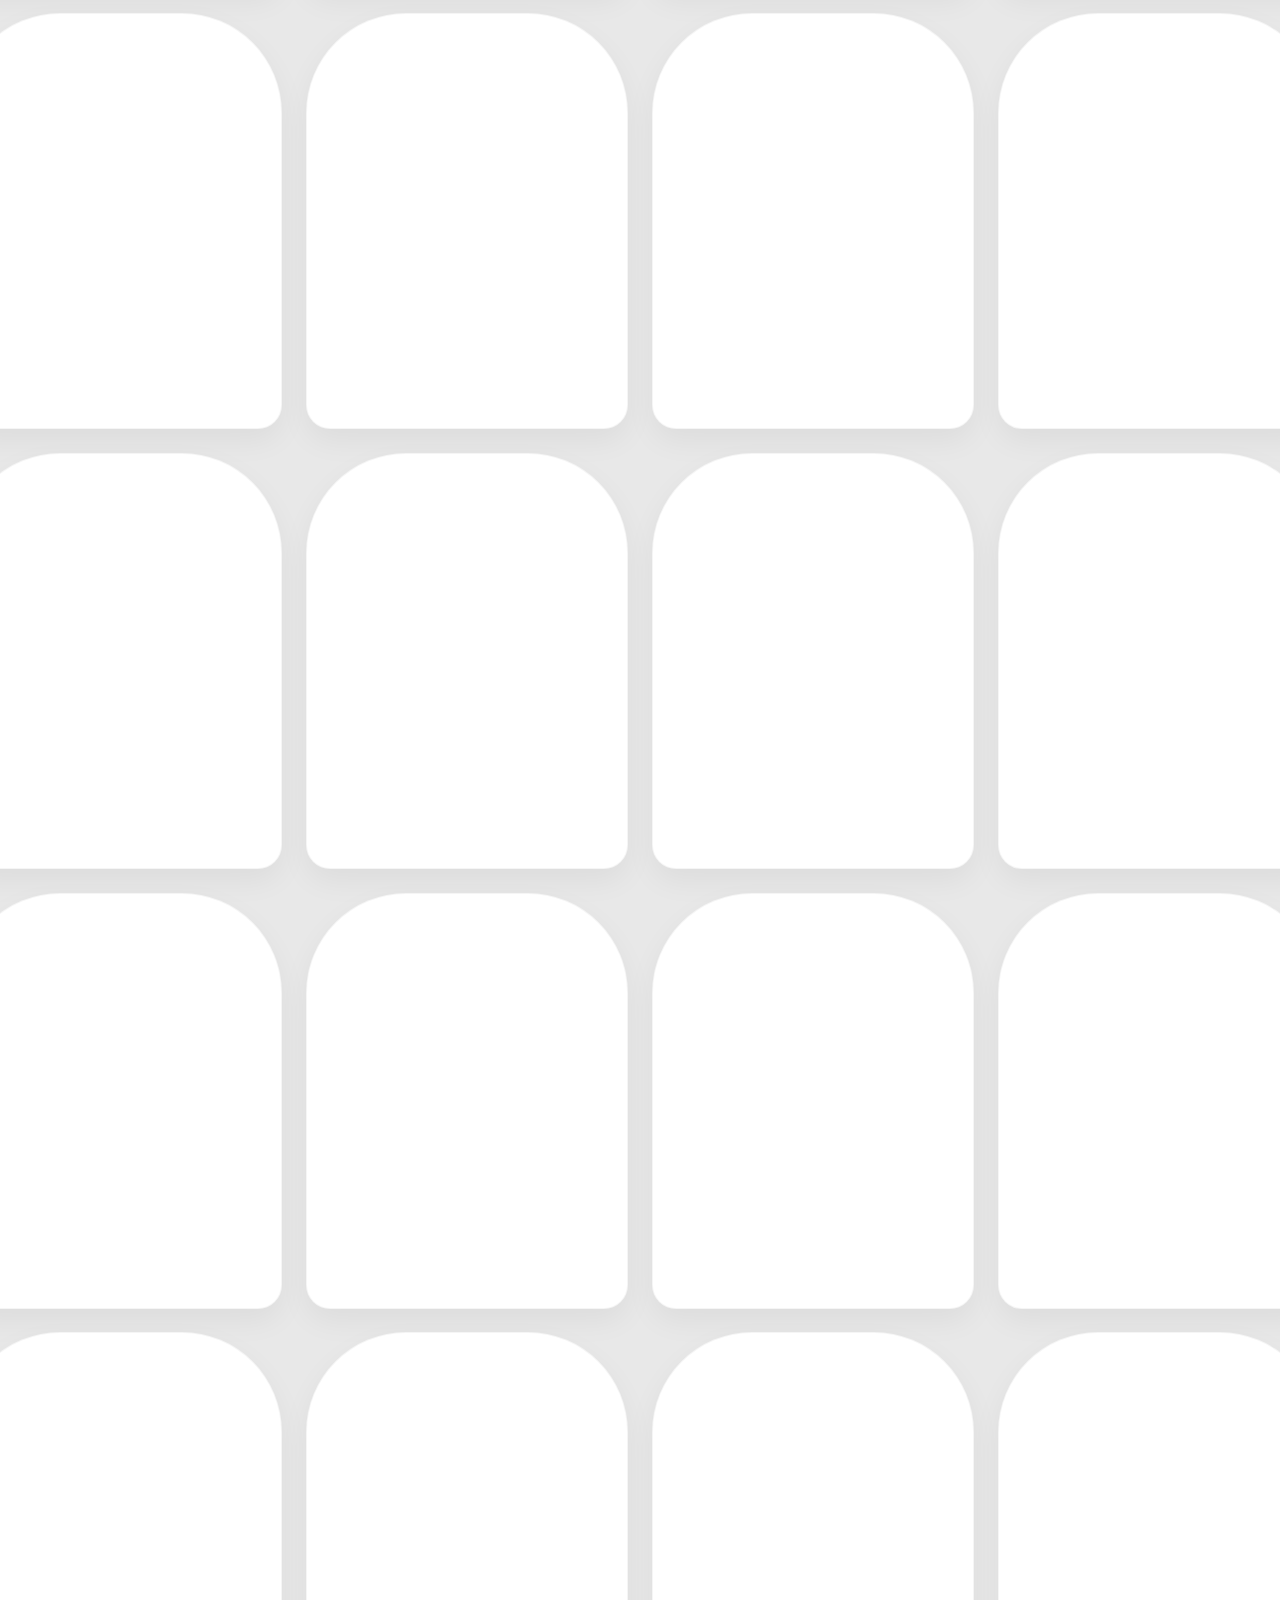
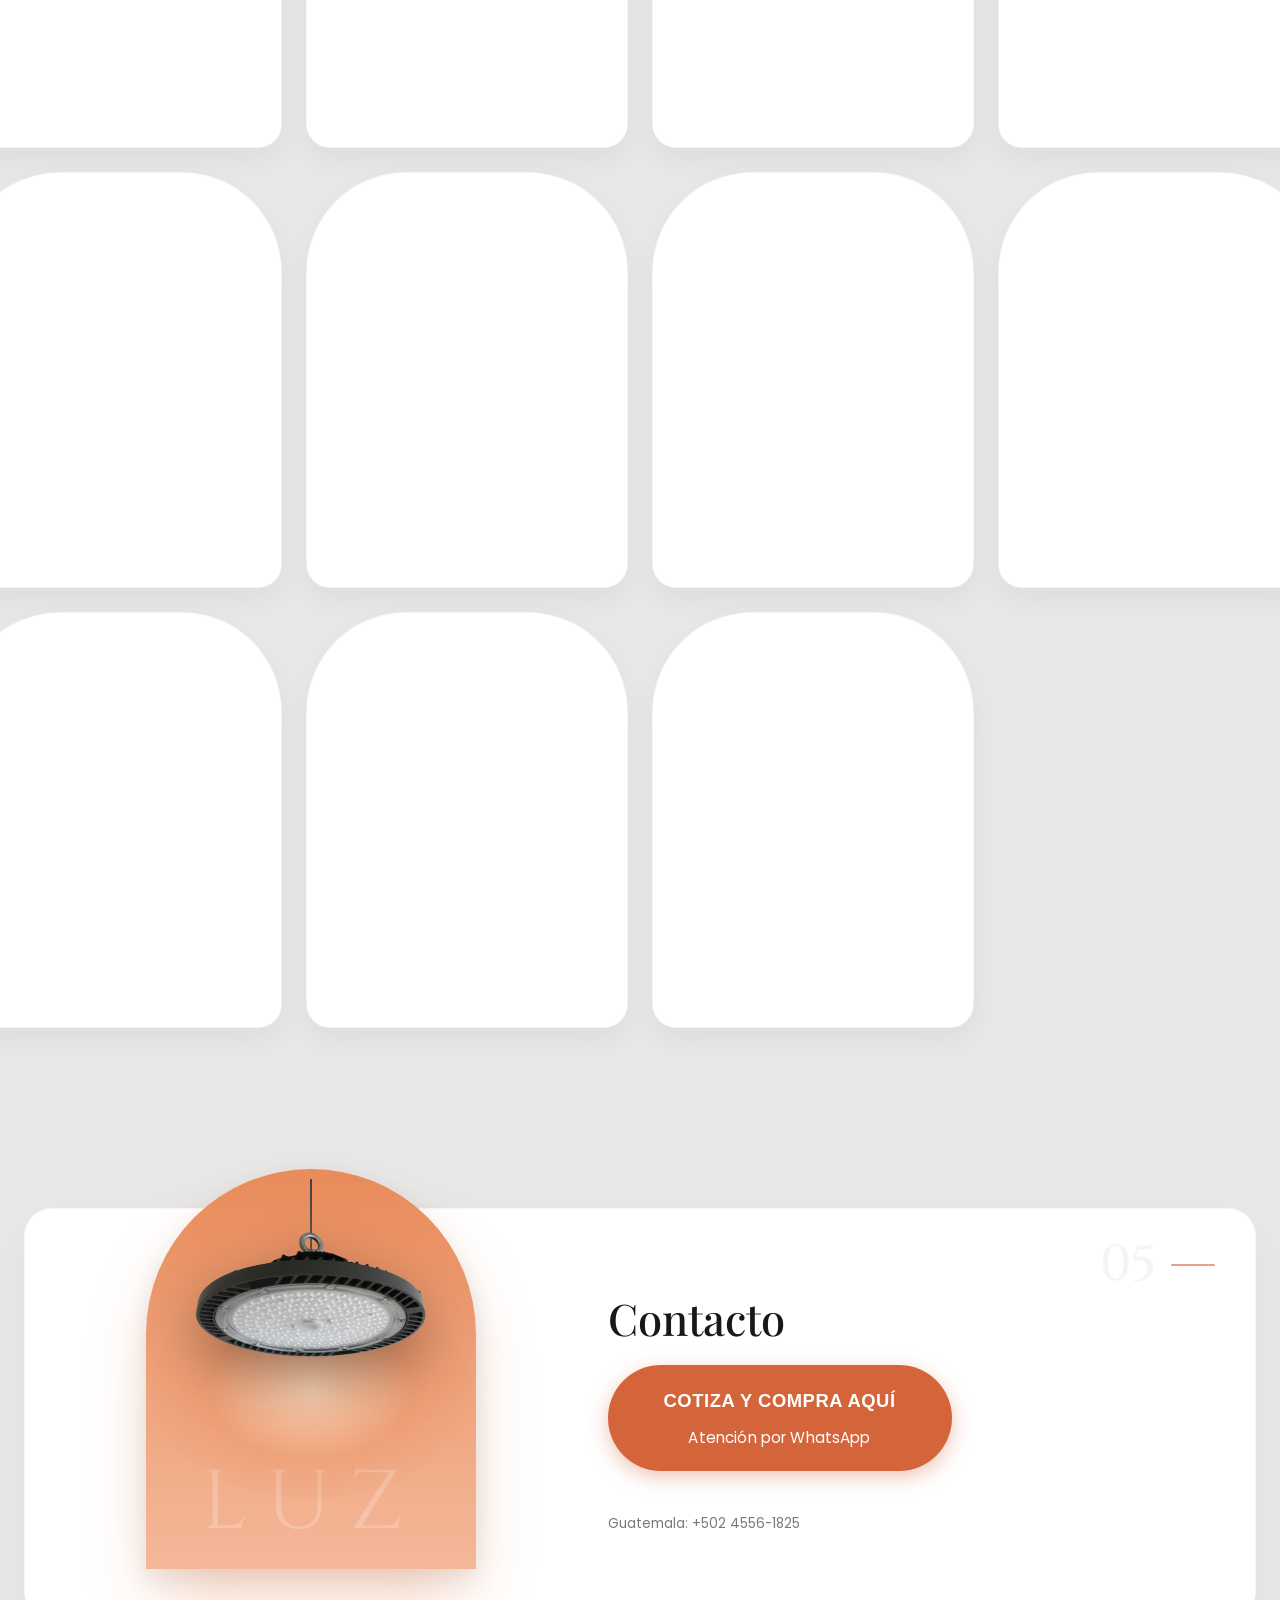
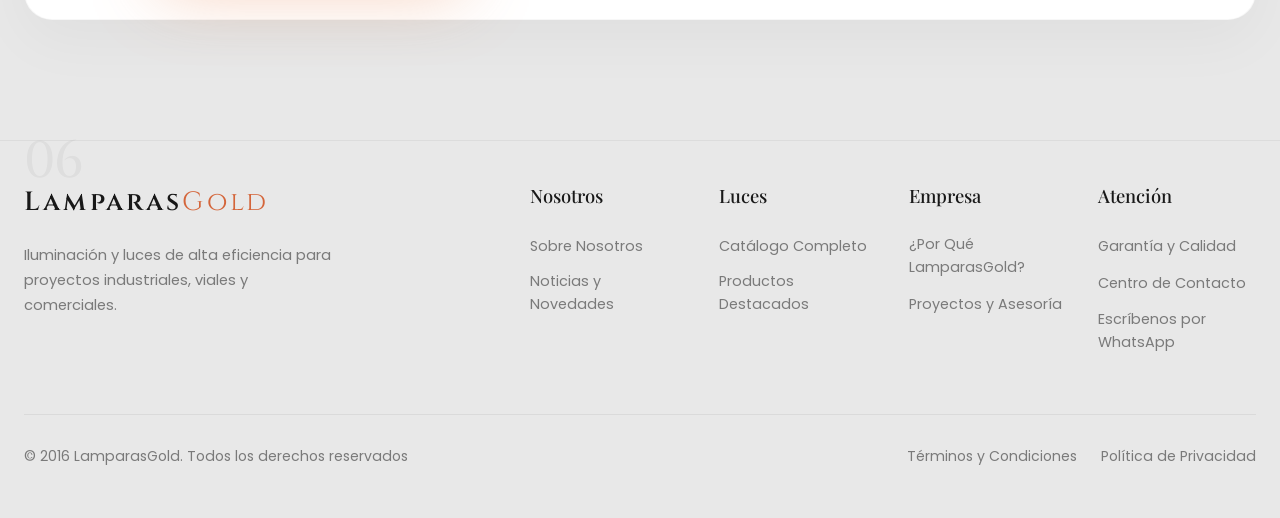
==== commit ff31f9e5: "refactor: arreglo el carrusel seccion 3" ====
--- a/index.html
+++ b/index.html
@@ -1,4 +1,4 @@
-﻿<!DOCTYPE html>
+<!DOCTYPE html>
 <html lang="es">
 
 <head>
@@ -392,7 +392,7 @@
               </div>
 
               
-              <div class="accordion__item is-open">
+              <div class="accordion__item ">
                 <button class="accordion__header" type="button" aria-expanded="true" aria-controls="accContent2"
                   id="accHeader2">
                   <span class="accordion__icon" aria-hidden="true">
